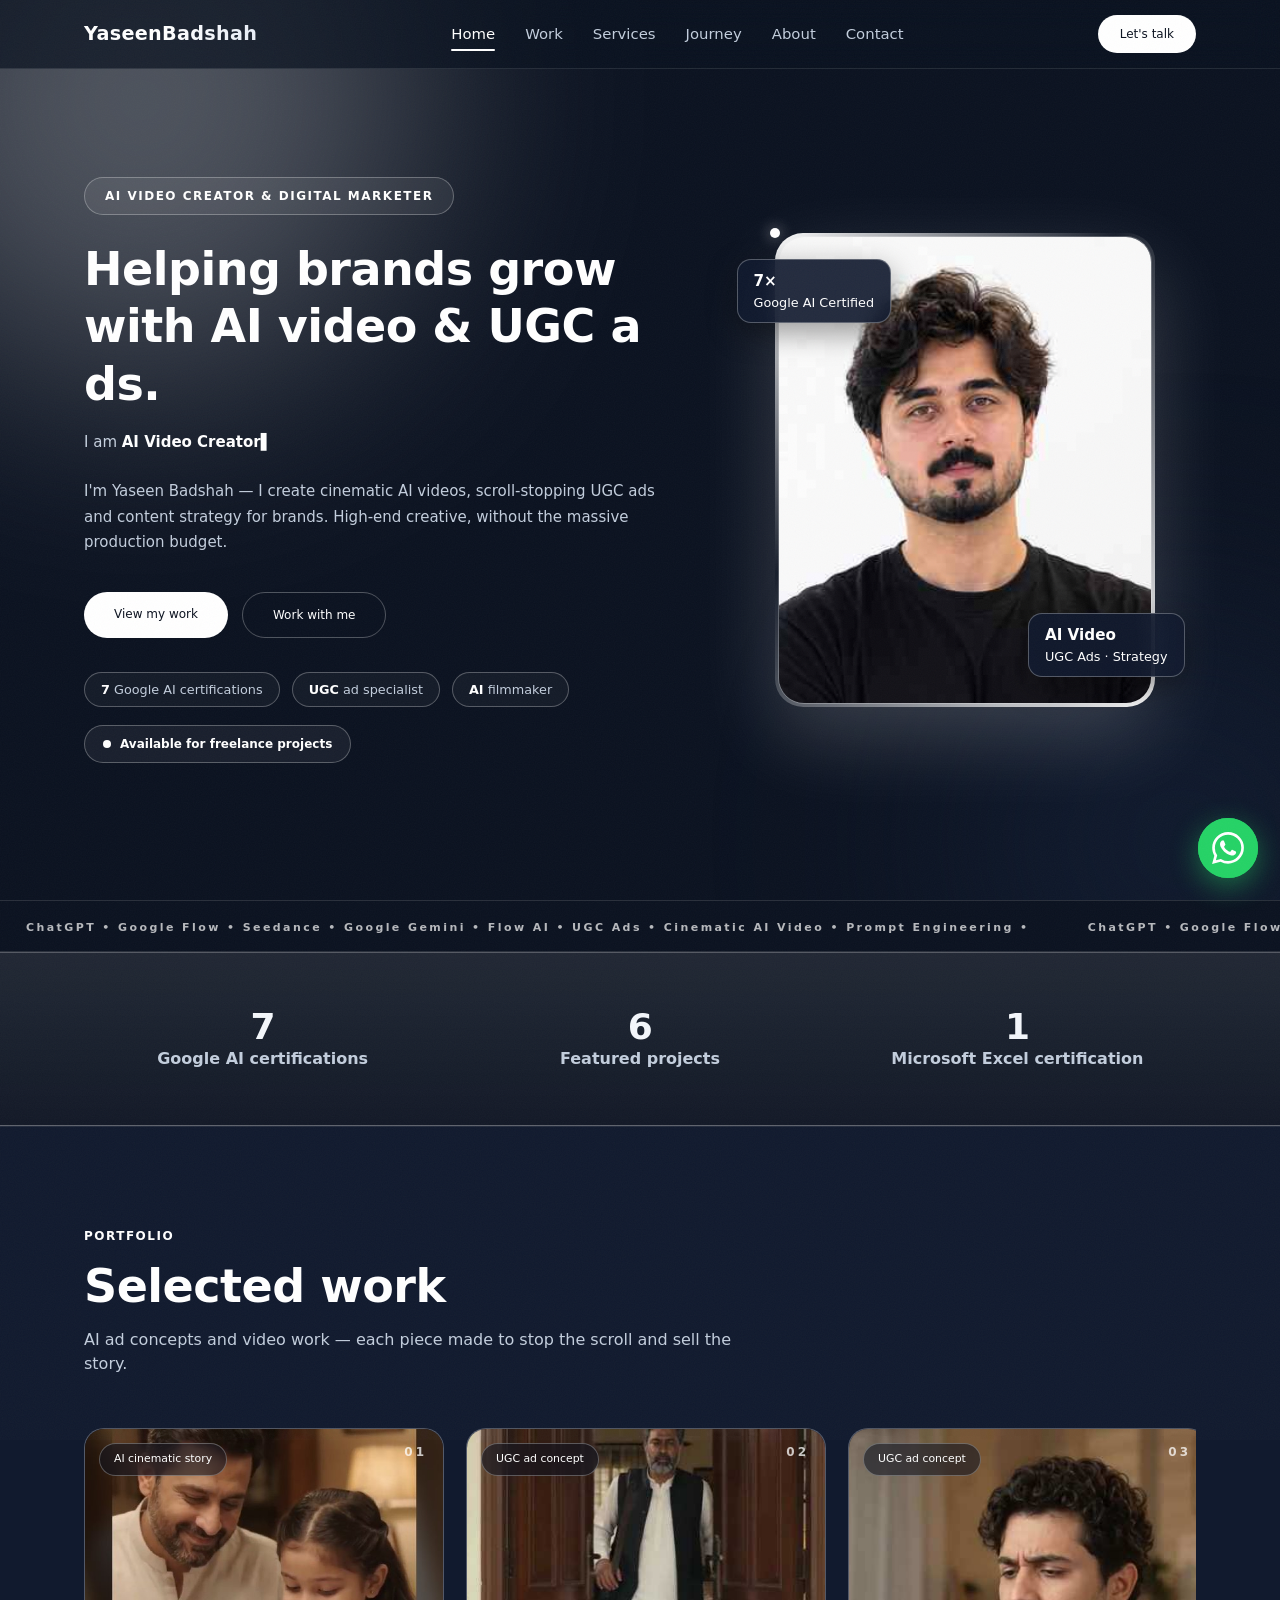
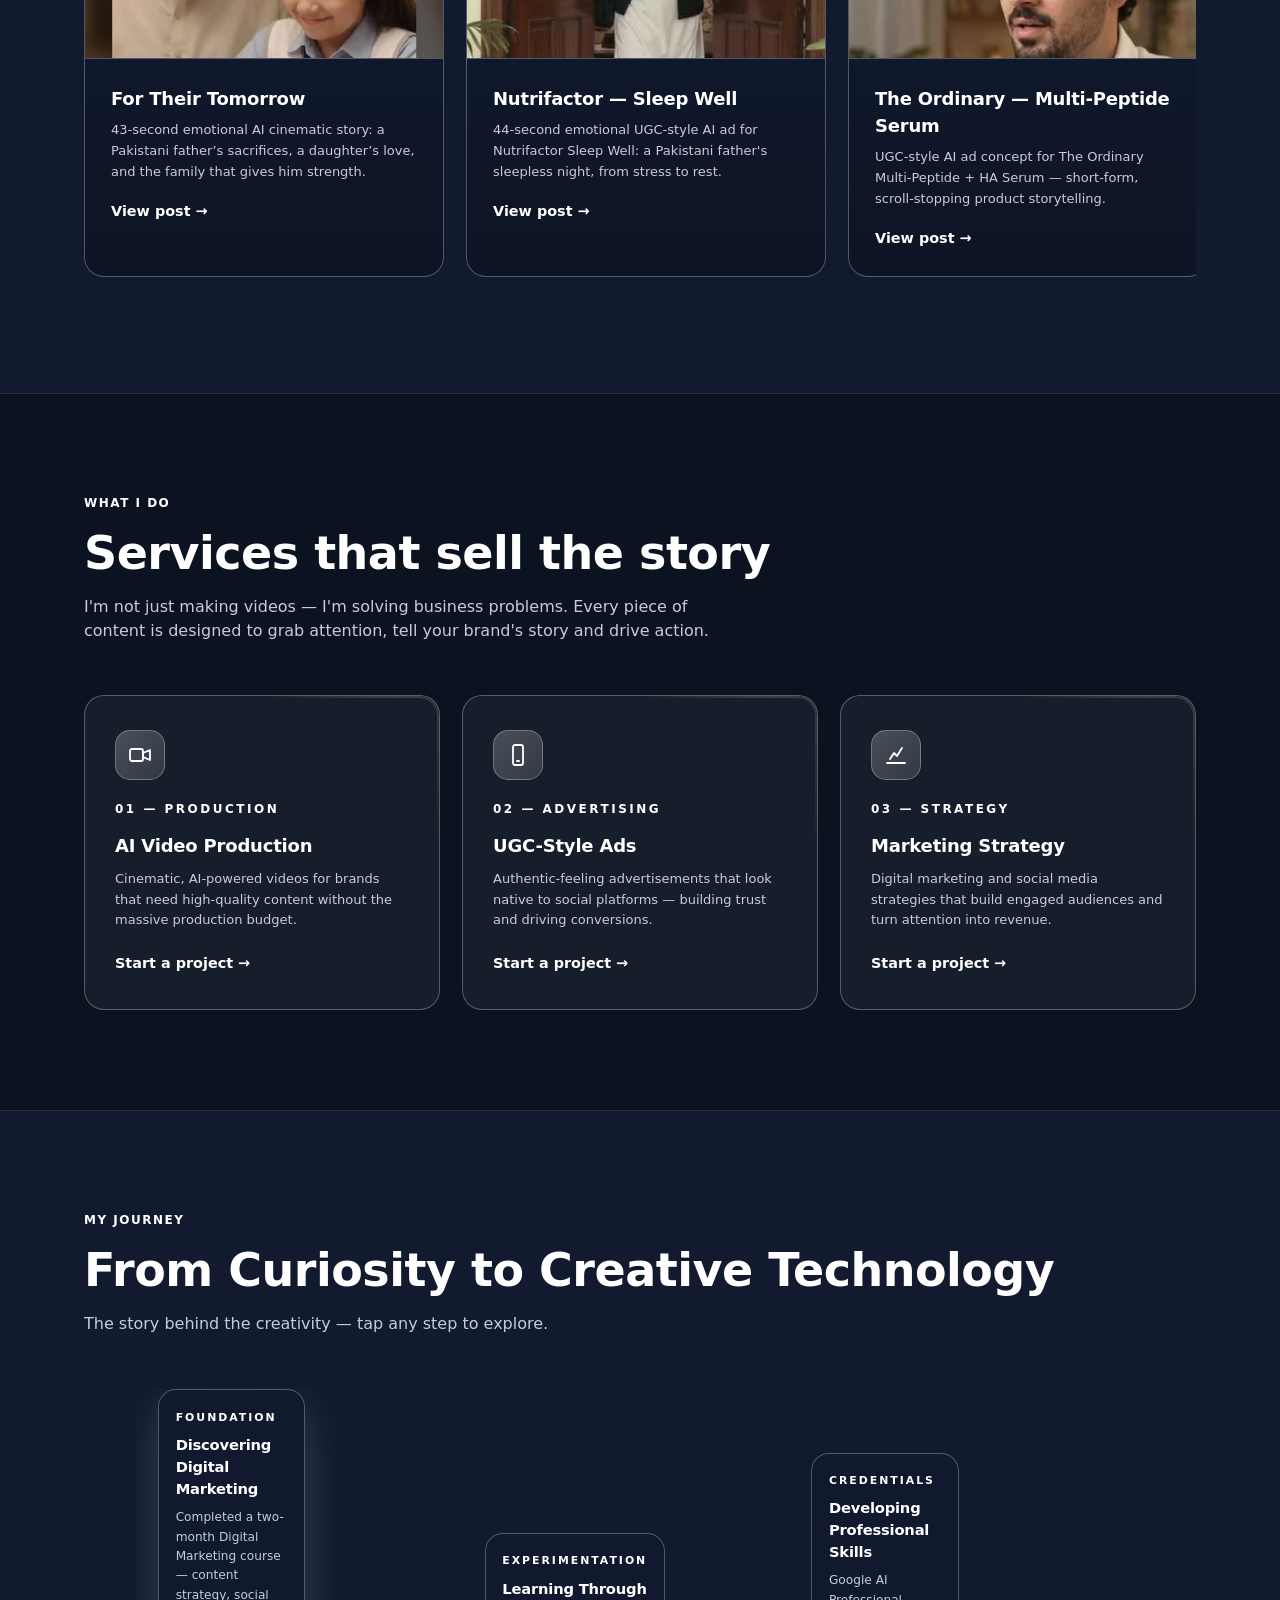
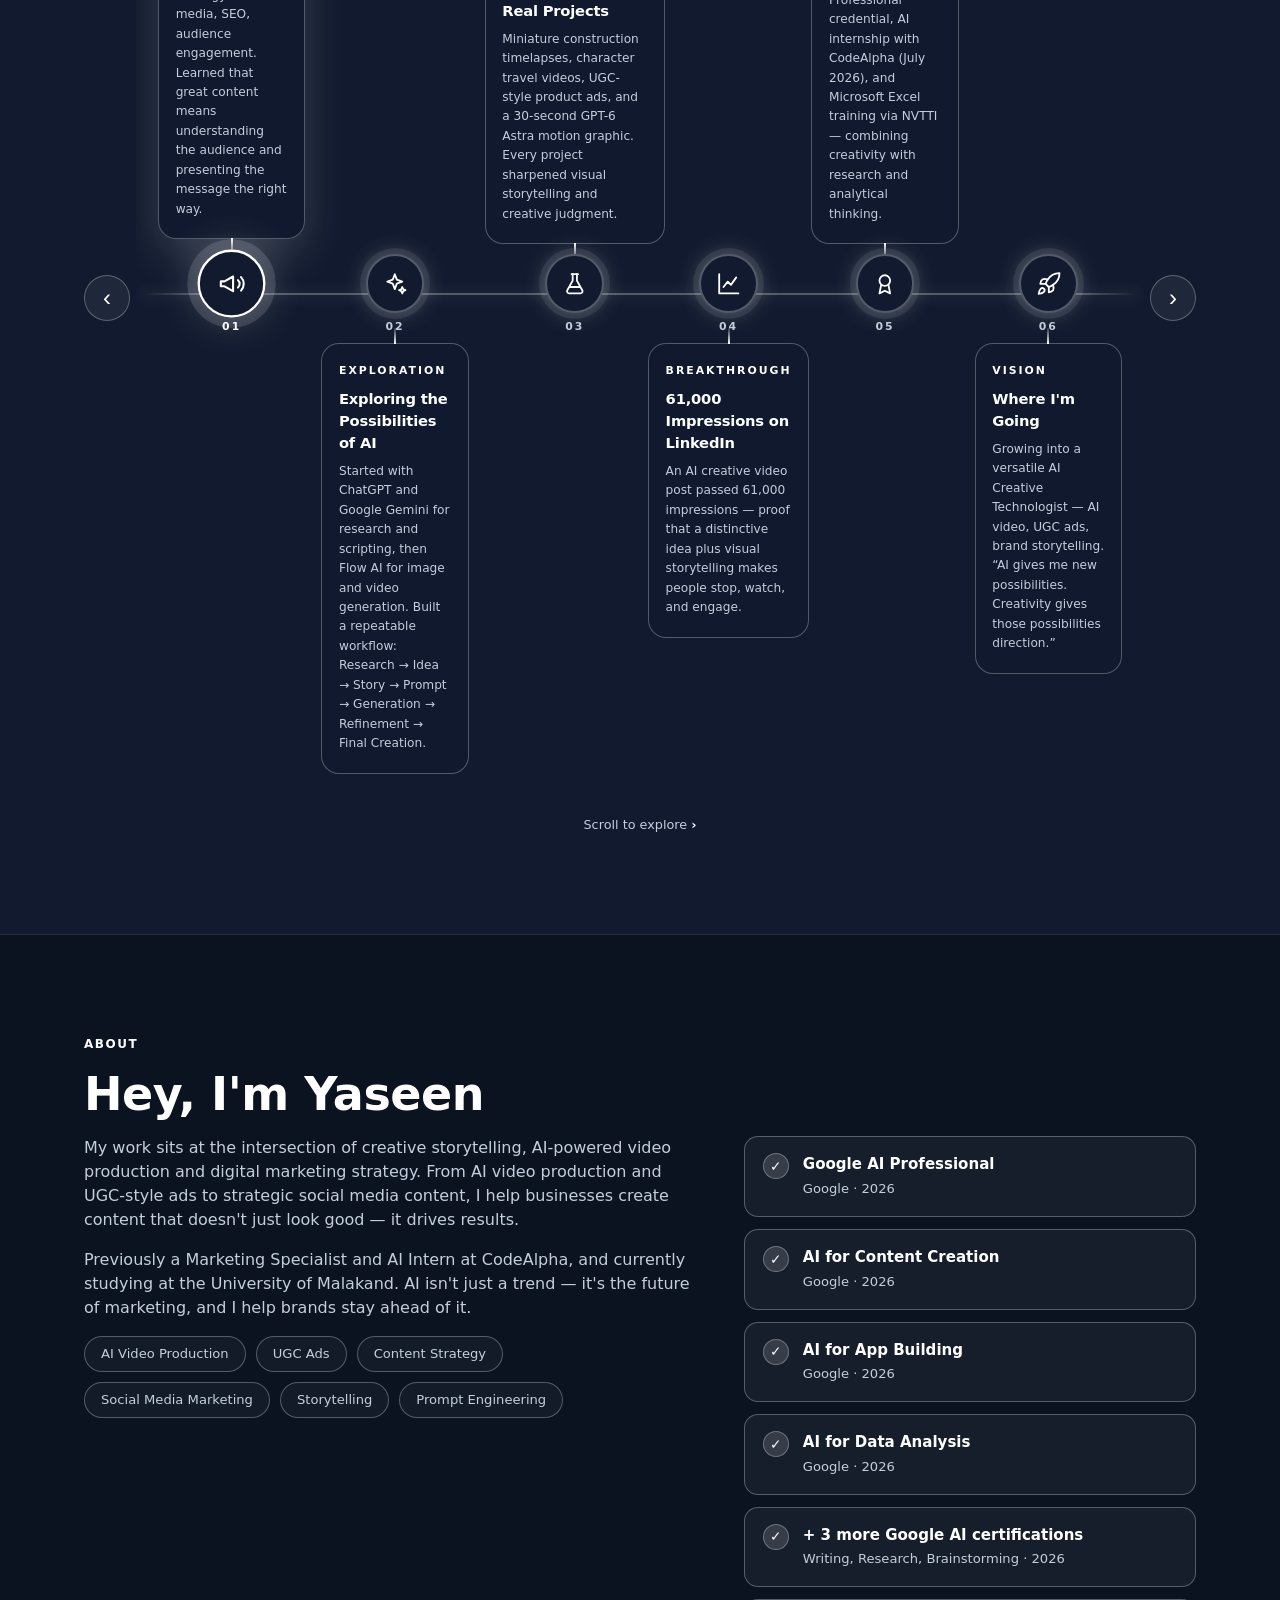
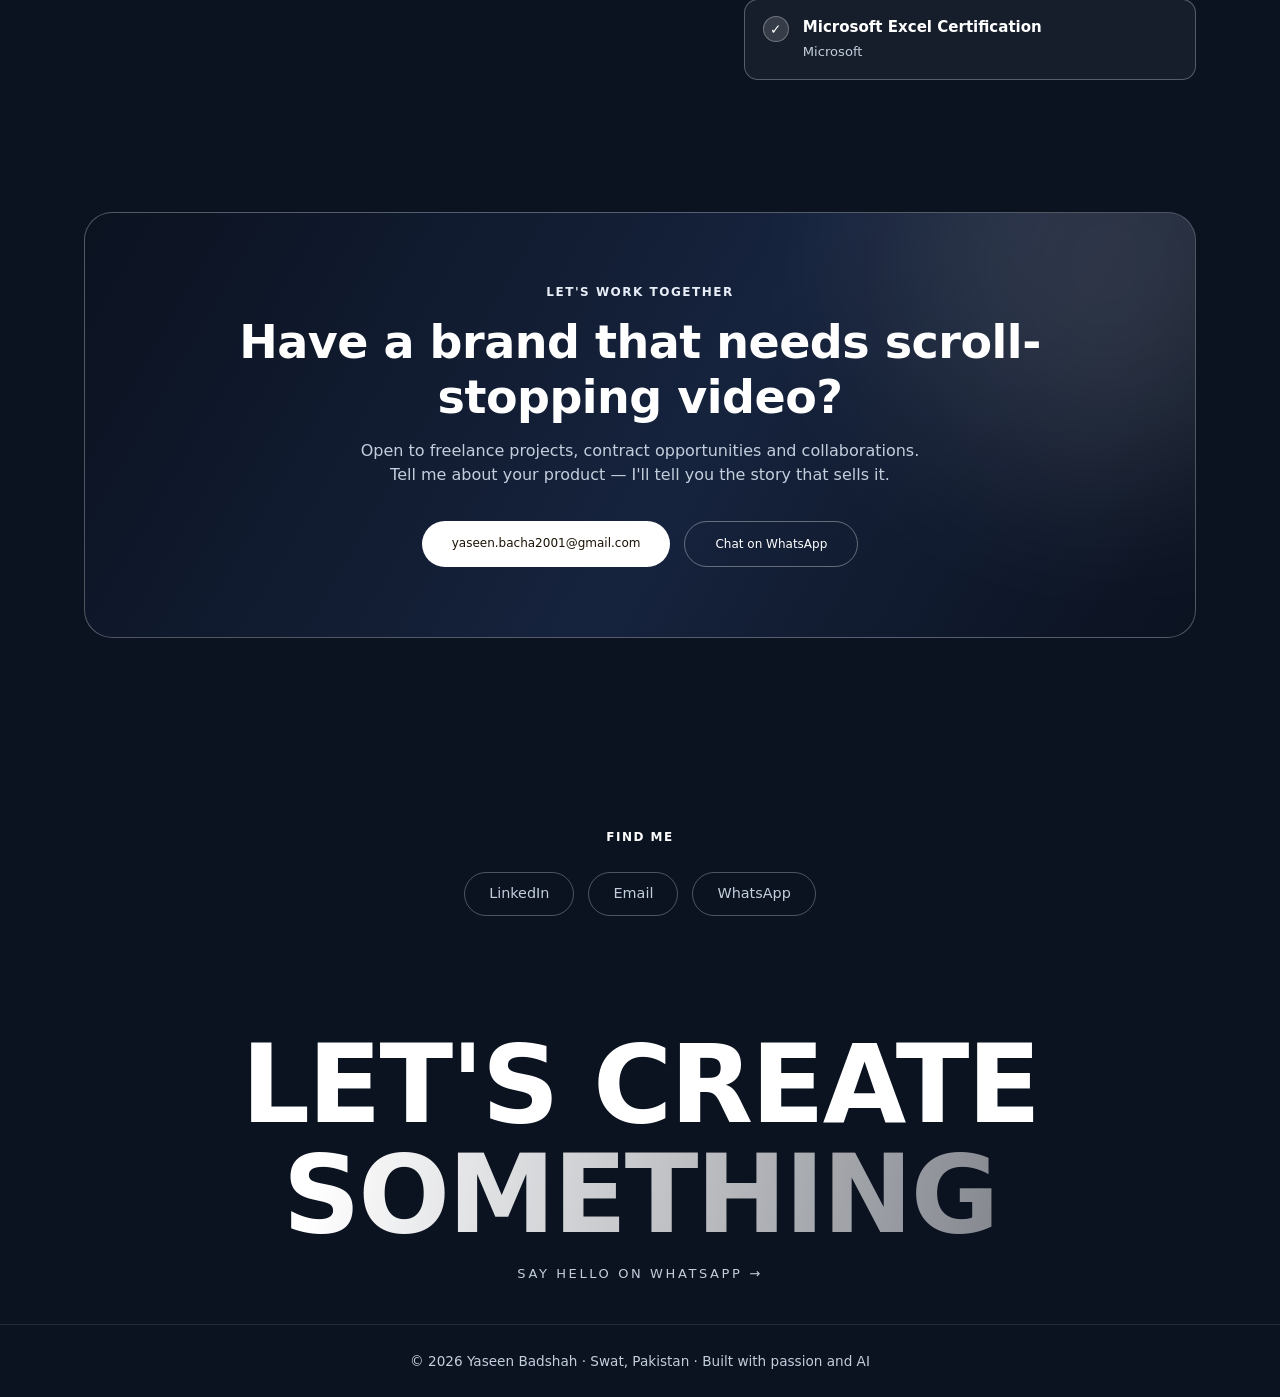
==== index.html @ f42fc60f "Work cards: descriptions corrected to match each linked video" ====
<!DOCTYPE html><html lang="en"><head><meta charset="UTF-8" /><meta name="viewport" content="width=device-width, initial-scale=1.0" /><title>Yaseen Badshah — AI Video Creator | UGC Ads & Cinematic AI Video</title><meta name="description" content="AI video creator helping brands grow with cinematic AI videos, AI UGC ads and AI product videos. Digital marketing strategy that turns views into customers." /><link rel="canonical" href="https://yaseenbadshahai.github.io/portfolio-website/" /><meta name="robots" content="index, follow" /><meta name="theme-color" content="#0b1220" /><meta property="og:type" content="website" /><meta property="og:site_name" content="Yaseen Badshah — AI Video Creator" /><meta property="og:title" content="Yaseen Badshah — AI Video Creator | UGC Ads & Cinematic AI Video" /><meta property="og:description" content="Cinematic AI videos, AI UGC ads and AI product videos for brands that want to grow." /><meta property="og:url" content="https://yaseenbadshahai.github.io/portfolio-website/" /><meta name="twitter:card" content="summary" /><meta name="twitter:title" content="Yaseen Badshah — AI Video Creator | UGC Ads & Cinematic AI Video" /><meta name="twitter:description" content="Cinematic AI videos, AI UGC ads and AI product videos for brands that want to grow." /><script type="application/ld+json">{"@context":"https://schema.org","@type":"Person","name":"Yaseen Badshah","jobTitle":"AI Video Creator & Digital Marketer","url":"https://yaseenbadshahai.github.io/portfolio-website/","description":"Helps brands grow with cinematic AI videos, AI UGC ads and AI product videos.","knowsAbout":["AI video creation","UGC ads","AI UGC ads","cinematic AI video","AI product video","digital marketing"]}</script><link rel="icon" href="data:image/svg+xml,%3Csvg xmlns='http://www.w3.org/2000/svg' viewBox='0 0 64 64'%3E%3Crect width='64' height='64' rx='14' fill='%230b1220'/%3E%3Ctext x='32' y='44' font-family='Arial' font-size='34' font-weight='bold' fill='white' text-anchor='middle'%3EY%3C/text%3E%3C/svg%3E"><link rel="stylesheet" href="styles.css"></head><body><div id="pb"></div><div class="gr" aria-hidden="true"></div><div class="cd" aria-hidden="true"></div><div class="cr" aria-hidden="true"></div><nav><div class="wrap"><a class="logo" href="#top">Yaseen<span>Badshah</span></a><button class="burger" id="burger" aria-label="Menu">☰</button><div class="links" id="navLinks"><a href="#top">Home</a><a href="#work">Work</a><a href="#services">Services</a><a href="#journey">Journey</a><a href="#about">About</a><a href="#contact">Contact</a></div><a class="btn" href="#contact">Let's talk</a></div></nav><header id="top"><div class="hero-glow hg1"></div><div class="hero-glow hg2"></div><div class="wrap hero-grid"><div><span class="eyebrow reveal">AI Video Creator &amp; Digital Marketer</span><h1 class="reveal">Helping brands grow <span class="grad">with AI video & UGC ads.</span></h1><div class="rl">I am&nbsp;<span id="sc"></span><span class="ct">▌</span></div><p class="sub reveal">I'm Yaseen Badshah — I create cinematic AI videos, scroll-stopping UGC ads and content strategy for brands. High-end creative, without the massive production budget.</p><div class="cta reveal"><a class="btn" href="#work">View my work</a><a class="btn ghost" href="#contact">Work with me</a></div><div class="hero-badges reveal"><span><b>7</b> Google AI certifications</span><span><b>UGC</b> ad specialist</span><span><b>AI</b> filmmaker</span></div><div><span class="av"><i></i>Available for freelance projects</span></div></div><div class="portrait-wrap reveal"><div class="portrait-frame"><span class="orbit-dot" aria-hidden="true"></span><img class="portrait" src="[data-uri]" alt="Yaseen Badshah" /></div><div class="float-card fc1"><b>7×</b>Google AI Certified</div><div class="float-card fc2"><b>AI Video</b>UGC Ads · Strategy</div></div></div></header><div class="mq" aria-hidden="true"><div><span>ChatGPT • Google Flow • Seedance • Google Gemini • Flow AI • UGC Ads • Cinematic AI Video • Prompt Engineering • </span></div></div><div class="stat-band"><div class="wrap"><div class="stat reveal"><b>7</b><span>Google AI certifications</span></div><div class="stat reveal"><b>6</b><span>Featured projects</span></div><div class="stat reveal"><b>1</b><span>Microsoft Excel certification</span></div></div></div><section id="work"><div class="wrap"><div class="eyebrow2 reveal">Portfolio</div><h2 class="reveal">Selected <span class="grad">work</span></h2><p class="lead reveal">AI ad concepts and video work — each piece made to stop the scroll and sell the story.</p><div class="grid2 work-scroll"><a class="work-card reveal" href="https://lnkd.in/p/dkM9ERg8" target="_blank" rel="noopener"><div class="thumb"><img src="[data-uri]" alt="For Their Tomorrow — father and daughter at the table" loading="lazy" /><span class="tag">AI cinematic story</span><span class="viewpill">View case &rarr;</span></div><div class="work-body"><h3>For Their Tomorrow</h3><p>43-second emotional AI cinematic story: a Pakistani father’s sacrifices, a daughter’s love, and the family that gives him strength.</p><span class="go">View post →</span></div></a><a class="work-card reveal" href="https://www.linkedin.com/feed/update/urn:li:activity:7514227326063239168/" target="_blank" rel="noopener"><div class="thumb"><img src="[data-uri]" alt="Nutrifactor Sleep Well ad" loading="lazy" /><span class="tag">UGC ad concept</span><span class="viewpill">View case &rarr;</span></div><div class="work-body"><h3>Nutrifactor — Sleep Well</h3><p>44-second emotional UGC-style AI ad for Nutrifactor Sleep Well: a Pakistani father's sleepless night, from stress to rest.</p><span class="go">View post →</span></div></a><a class="work-card reveal" href="https://www.linkedin.com/feed/update/urn:li:activity:7512495942143627264/" target="_blank" rel="noopener"><div class="thumb"><img src="[data-uri]" alt="The Ordinary serum ad" loading="lazy" /><span class="tag">UGC ad concept</span><span class="viewpill">View case &rarr;</span></div><div class="work-body"><h3>The Ordinary — Multi-Peptide Serum</h3><p>UGC-style AI ad concept for The Ordinary Multi-Peptide + HA Serum — short-form, scroll-stopping product storytelling.</p><span class="go">View post →</span></div></a><a class="work-card reveal" href="https://www.linkedin.com/feed/update/urn:li:activity:7510031796843991040/" target="_blank" rel="noopener"><div class="thumb"><img src="[data-uri]" alt="Hostinger video" loading="lazy" /><span class="tag">UGC video</span><span class="viewpill">View case &rarr;</span></div><div class="work-body"><h3>Hostinger</h3><p>UGC-style marketing video concept for Hostinger — me on camera, a natural creator-led take on AI-powered website building.</p><span class="go">View post →</span></div></a><a class="work-card reveal" href="https://www.linkedin.com/feed/update/urn:li:activity:7514227282723364865/" target="_blank" rel="noopener"><div class="thumb"><img src="[data-uri]" alt="GPT-6 Astra motion graphic" loading="lazy" /><span class="tag">Motion graphics</span><span class="viewpill">View case &rarr;</span></div><div class="work-body"><h3>GPT-6 Astra</h3><p>30-second AI motion-graphic ad concept.</p><span class="go">View post →</span></div></a><a class="work-card reveal" href="https://www.linkedin.com/feed/update/urn:li:activity:7509677001197260800/" target="_blank" rel="noopener"><div class="thumb"><img src="[data-uri]" alt="Shoe brand story" loading="lazy" /><span class="tag">UGC video</span><span class="viewpill">View case &rarr;</span></div><div class="work-body"><h3>Shoe Brand — UGC Video</h3><p>UGC-style AI video ad crafted for a shoe brand campaign.</p><span class="go">View post →</span></div></a><a class="work-card reveal" href="https://www.linkedin.com/feed/update/urn:li:ugcPost:7480361943845781504/" target="_blank" rel="noopener"><div class="thumb"><img src="[data-uri]" alt="John the gorilla travel vlogger" loading="lazy" /><span class="tag">AI vlog series</span><span class="viewpill">View case &rarr;</span></div><div class="work-body"><h3>John — Gorilla Travel Vlogger</h3><p>AI-generated vlog-format video (Veo 3): John the gorilla explores Times Square, NYC.</p><span class="go">View post →</span></div></a></div></div></section><section id="services"><div class="wrap"><div class="eyebrow2 reveal">What I do</div><h2 class="reveal">Services that <span class="grad">sell the story</span></h2><p class="lead reveal">I'm not just making videos — I'm solving business problems. Every piece of content is designed to grab attention, tell your brand's story and drive action.</p><div class="grid3"><div class="card reveal"><div class="icon"><svg viewBox="0 0 24 24"><rect x="2" y="6" width="13" height="12" rx="2"/><path d="M15 10l7-3v10l-7-3z"/></svg></div><span class="tagline">01 — Production</span><h3>AI Video Production</h3><p>Cinematic, AI-powered videos for brands that need high-quality content without the massive production budget.</p><a class="go" href="#contact">Start a project →</a></div><div class="card reveal"><div class="icon"><svg viewBox="0 0 24 24"><rect x="7" y="2" width="10" height="20" rx="2"/><path d="M11 18h2"/></svg></div><span class="tagline">02 — Advertising</span><h3>UGC-Style Ads</h3><p>Authentic-feeling advertisements that look native to social platforms — building trust and driving conversions.</p><a class="go" href="#contact">Start a project →</a></div><div class="card reveal"><div class="icon"><svg viewBox="0 0 24 24"><path d="M3 20h18"/><path d="M6 16l4-6 3 3 5-8"/></svg></div><span class="tagline">03 — Strategy</span><h3>Marketing Strategy</h3><p>Digital marketing and social media strategies that build engaged audiences and turn attention into revenue.</p><a class="go" href="#contact">Start a project →</a></div></div></div></section><section id="journey"><div class="wrap"><div class="eyebrow2 reveal">My Journey</div><h2 class="reveal">From Curiosity to <span class="grad">Creative Technology</span></h2><p class="lead reveal">The story behind the creativity — tap any step to explore.</p><div class="journey reveal"><button class="j-arrow j-prev" aria-label="Scroll journey left">&#8249;</button><div class="j-scroll" id="jScroll"><div class="j-strip"><div class="j-line" aria-hidden="true"></div><div class="j-item"><div class="j-slot j-above"><div class="j-card"><span class="j-tag">Foundation</span><h3>Discovering Digital Marketing</h3><p>Completed a two-month Digital Marketing course — content strategy, social media, SEO, audience engagement. Learned that great content means understanding the audience and presenting the message the right way.</p></div></div><button class="j-node" aria-label="Step 1: Discovering Digital Marketing"><span class="j-ring"><svg viewBox="0 0 24 24"><path d="M3 10v4h3l7 4V6l-7 4H3z"/><path d="M17 9a4 4 0 010 6"/><path d="M19.5 6.5a8 8 0 010 11"/></svg></span><span class="j-num">01</span></button><div class="j-slot j-below"></div></div><div class="j-item"><div class="j-slot j-above"></div><button class="j-node" aria-label="Step 2: Exploring the Possibilities of AI"><span class="j-ring"><svg viewBox="0 0 24 24"><path d="M12 3l1.9 5.1L19 10l-5.1 1.9L12 17l-1.9-5.1L5 10l5.1-1.9L12 3z"/><path d="M19 15l.9 2.1L22 18l-2.1.9L19 21l-.9-2.1L16 18l2.1-.9L19 15z"/></svg></span><span class="j-num">02</span></button><div class="j-slot j-below"><div class="j-card"><span class="j-tag">Exploration</span><h3>Exploring the Possibilities of AI</h3><p>Started with ChatGPT and Google Gemini for research and scripting, then Flow AI for image and video generation. Built a repeatable workflow: Research &rarr; Idea &rarr; Story &rarr; Prompt &rarr; Generation &rarr; Refinement &rarr; Final Creation.</p></div></div></div><div class="j-item"><div class="j-slot j-above"><div class="j-card"><span class="j-tag">Experimentation</span><h3>Learning Through Real Projects</h3><p>Miniature construction timelapses, character travel videos, UGC-style product ads, and a 30-second GPT-6 Astra motion graphic. Every project sharpened visual storytelling and creative judgment.</p></div></div><button class="j-node" aria-label="Step 3: Learning Through Real Projects"><span class="j-ring"><svg viewBox="0 0 24 24"><path d="M9 3h6"/><path d="M10 3v6l-5 9a2 2 0 001.8 3h10.4a2 2 0 001.8-3l-5-9V3"/><path d="M7.5 15h9"/></svg></span><span class="j-num">03</span></button><div class="j-slot j-below"></div></div><div class="j-item"><div class="j-slot j-above"></div><button class="j-node" aria-label="Step 4: 61,000 Impressions on LinkedIn"><span class="j-ring"><svg viewBox="0 0 24 24"><path d="M3 3v18h18"/><path d="M7 15l4-5 3 3 5-7"/></svg></span><span class="j-num">04</span></button><div class="j-slot j-below"><div class="j-card"><span class="j-tag gold">Breakthrough</span><h3>61,000 Impressions on LinkedIn</h3><p>An AI creative video post passed 61,000 impressions — proof that a distinctive idea plus visual storytelling makes people stop, watch, and engage.</p></div></div></div><div class="j-item"><div class="j-slot j-above"><div class="j-card"><span class="j-tag">Credentials</span><h3>Developing Professional Skills</h3><p>Google AI Professional credential, AI internship with CodeAlpha (July 2026), and Microsoft Excel training via NVTTI — combining creativity with research and analytical thinking.</p></div></div><button class="j-node" aria-label="Step 5: Developing Professional Skills"><span class="j-ring"><svg viewBox="0 0 24 24"><circle cx="12" cy="9" r="5"/><path d="M8.5 13.5L7 21l5-2.5L17 21l-1.5-7.5"/></svg></span><span class="j-num">05</span></button><div class="j-slot j-below"></div></div><div class="j-item"><div class="j-slot j-above"></div><button class="j-node" aria-label="Step 6: Where I'm Going"><span class="j-ring"><svg viewBox="0 0 24 24"><path d="M4.5 16.5c-1.5 1.26-2 5-2 5s3.74-.5 5-2c.71-.84.7-2.13-.09-2.91a2.18 2.18 0 0 0-2.91-.09z"/><path d="m12 15-3-3a22 22 0 0 1 2-3.95A12.88 12.88 0 0 1 22 2c0 2.72-.78 7.5-6 11a22.35 22.35 0 0 1-4 2z"/><path d="M9 12H4s.55-3.03 2-4c1.62-1.08 5 0 5 0"/><path d="M12 15v5s3.03-.55 4-2c1.08-1.62 0-5 0-5"/></svg></span><span class="j-num">06</span></button><div class="j-slot j-below"><div class="j-card"><span class="j-tag">Vision</span><h3>Where I'm Going</h3><p>Growing into a versatile AI Creative Technologist — AI video, UGC ads, brand storytelling. &ldquo;AI gives me new possibilities. Creativity gives those possibilities direction.&rdquo;</p></div></div></div></div></div><button class="j-arrow j-next" aria-label="Scroll journey right">&#8250;</button></div><div class="j-hint reveal">Scroll to explore <span>&#8250;</span></div></div></section><section id="about"><div class="wrap"><div class="eyebrow2 reveal">About</div><h2 class="reveal">Hey, I'm <span class="grad">Yaseen</span></h2><div class="about-grid"><div class="reveal"><p>My work sits at the intersection of creative storytelling, AI-powered video production and digital marketing strategy. From AI video production and UGC-style ads to strategic social media content, I help businesses create content that doesn't just look good — it drives results.</p><p>Previously a Marketing Specialist and AI Intern at CodeAlpha, and currently studying at the University of Malakand. AI isn't just a trend — it's the future of marketing, and I help brands stay ahead of it.</p><div class="pill-list"><span class="pill">AI Video Production</span><span class="pill">UGC Ads</span><span class="pill">Content Strategy</span><span class="pill">Social Media Marketing</span><span class="pill">Storytelling</span><span class="pill">Prompt Engineering</span></div></div><div class="reveal"><div class="cert"><div class="tick">✓</div><div><b>Google AI Professional</b><span>Google · 2026</span></div></div><div class="cert"><div class="tick">✓</div><div><b>AI for Content Creation</b><span>Google · 2026</span></div></div><div class="cert"><div class="tick">✓</div><div><b>AI for App Building</b><span>Google · 2026</span></div></div><div class="cert"><div class="tick">✓</div><div><b>AI for Data Analysis</b><span>Google · 2026</span></div></div><div class="cert"><div class="tick">✓</div><div><b>+ 3 more Google AI certifications</b><span>Writing, Research, Brainstorming · 2026</span></div></div><div class="cert"><div class="tick">✓</div><div><b>Microsoft Excel Certification</b><span>Microsoft</span></div></div></div></div></div></section><section class="cta-band" id="contact" style="padding-top:20px"><div class="wrap"><div class="cta-box reveal"><div class="eyebrow2" style="color:#e8eef7">Let's work together</div><h2>Have a brand that needs <span class="grad">scroll-stopping video?</span></h2><p>Open to freelance projects, contract opportunities and collaborations. Tell me about your product — I'll tell you the story that sells it.</p><div class="cta-row"><a class="btn gold" href="https://mail.google.com/mail/?view=cm&fs=1&to=yaseen.bacha2001@gmail.com" target="_blank" rel="noopener">yaseen.bacha2001@gmail.com</a><a class="btn ghost" style="border-color:rgba(255,255,255,.35);color:#fff" href="https://wa.me/923460496038" target="_blank" rel="noopener">Chat on WhatsApp</a></div></div></div></section><div class="contact-mini"><div class="wrap"><div class="eyebrow2 reveal">Find me</div><div class="socials reveal"><a href="https://www.linkedin.com/in/yaseen-badshah-25114a260/" target="_blank" rel="noopener">LinkedIn</a><a href="https://mail.google.com/mail/?view=cm&fs=1&to=yaseen.bacha2001@gmail.com" target="_blank" rel="noopener">Email</a><a href="https://wa.me/923460496038" target="_blank" rel="noopener">WhatsApp</a></div></div></div><a class="gt" href="https://wa.me/923460496038" target="_blank" rel="noopener"><b>LET'S CREATE SOMETHING</b><small>SAY HELLO ON WHATSAPP →</small></a><footer>© 2026 Yaseen Badshah · Swat, Pakistan · Built with passion and AI</footer><button id="toTop" aria-label="Back to top"><svg viewBox="0 0 36 36" aria-hidden="true"><circle class="tt-bg" cx="18" cy="18" r="15.5"/><circle class="tt-ring" cx="18" cy="18" r="15.5"/></svg><span class="tt-arrow">&uarr;</span></button><a class="wa-float" href="https://wa.me/923460496038" target="_blank" rel="noopener" aria-label="Chat on WhatsApp"><svg xmlns="http://www.w3.org/2000/svg" viewBox="0 0 24 24"><path d="M17.472 14.382c-.297-.149-1.758-.867-2.03-.967-.273-.099-.471-.148-.67.15-.197.297-.767.966-.94 1.164-.173.199-.347.223-.644.075-.297-.15-1.255-.463-2.39-1.475-.883-.788-1.48-1.761-1.653-2.059-.173-.297-.018-.458.13-.606.134-.133.298-.347.446-.52.149-.174.198-.298.298-.497.099-.198.05-.371-.025-.52-.075-.149-.669-1.612-.916-2.207-.242-.579-.487-.5-.669-.51-.173-.008-.371-.01-.57-.01-.198 0-.52.074-.792.372-.272.297-1.04 1.016-1.04 2.479 0 1.462 1.065 2.875 1.213 3.074.149.198 2.096 3.2 5.077 4.487.709.306 1.262.489 1.694.625.712.227 1.36.195 1.871.118.571-.085 1.758-.719 2.006-1.413.248-.694.248-1.289.173-1.413-.074-.124-.272-.198-.57-.347m-5.421 7.403h-.004a9.87 9.87 0 01-5.031-1.378l-.361-.214-3.741.982.998-3.648-.235-.374a9.86 9.86 0 01-1.51-5.26c.001-5.45 4.436-9.884 9.888-9.884 2.64 0 5.122 1.03 6.988 2.898a9.825 9.825 0 012.893 6.994c-.003 5.45-4.437 9.884-9.885 9.884m8.413-18.297A11.815 11.815 0 0012.05 0C5.495 0 .16 5.335.157 11.892c0 2.096.547 4.142 1.588 5.945L.057 24l6.305-1.654a11.882 11.882 0 005.683 1.448h.005c6.554 0 11.89-5.335 11.893-11.893a11.821 11.821 0 00-3.48-8.413Z"/></svg></a><script>document.body.classList.add('ready');var mq=document.querySelector('.mq div');if(mq){mq.innerHTML+=mq.innerHTML;}var reduceMotion = window.matchMedia('(prefers-reduced-motion: reduce)').matches;var burger = document.getElementById('burger');var navLinks = document.getElementById('navLinks');if (burger && navLinks) {burger.addEventListener('click', function(){ navLinks.classList.toggle('open'); });navLinks.querySelectorAll('a').forEach(function(a){a.addEventListener('click', function(){ navLinks.classList.remove('open'); });});}document.querySelectorAll('.grid3, .grid2').forEach(function(grid){Array.prototype.forEach.call(grid.children, function(el, i){el.style.transitionDelay = (i * 90) + 'ms';});});var io = new IntersectionObserver(function(es){es.forEach(function(e){if (e.isIntersecting) { e.target.classList.add('in'); io.unobserve(e.target); }});}, {threshold:.12});document.querySelectorAll('.reveal').forEach(function(el){ if (!el.closest('header')) io.observe(el); });var nav = document.querySelector('nav');var secIds = ['top','work','services','journey','about','contact'];var linkEls = Array.prototype.slice.call(document.querySelectorAll('#navLinks a'));var ticking = false;function onScroll(){var y = window.scrollY || window.pageYOffset;nav.classList.toggle('scrolled', y > 40);var cur = '';secIds.forEach(function(id){var s = document.getElementById(id);if (s && s.getBoundingClientRect().top < window.innerHeight * .4) cur = id;});linkEls.forEach(function(a){a.classList.toggle('active', a.getAttribute('href') === '#' + cur);});var tt = document.getElementById('toTop');if (tt){tt.classList.toggle('show', y > 600);var dh = document.documentElement.scrollHeight - window.innerHeight;var pr = dh > 0 ? Math.min(y / dh, 1) : 0;var ring = tt.querySelector('.tt-ring');if (ring) ring.style.strokeDashoffset = (97.4 * (1 - pr)).toFixed(1);}ticking = false;}window.addEventListener('scroll', function(){if (!ticking) { window.requestAnimationFrame(onScroll); ticking = true; }}, {passive:true});onScroll();var toTopBtn = document.getElementById('toTop');if (toTopBtn) toTopBtn.addEventListener('click', function(){window.scrollTo({top:0, behavior: reduceMotion ? 'auto' : 'smooth'});});var jScroll = document.getElementById('jScroll');if (jScroll) {var jNodes = Array.prototype.slice.call(document.querySelectorAll('.j-node'));function activateJourney(i){jNodes.forEach(function(n, k){var on = (k === i);n.classList.toggle('active', on);var card = n.parentElement.querySelector('.j-card');if (card) card.classList.toggle('lit', on);});}var autoTimer = null, resumeTimer = null, dragging = false, dragMoved = 0;var dragStartX = 0, dragStartL = 0;function jMax(){ return jScroll.scrollWidth - jScroll.clientWidth; }function startAuto(){if (reduceMotion || autoTimer) return;autoTimer = setInterval(function(){if (dragging) return;var max = jMax();if (max <= 4) return;var next = jScroll.scrollLeft + 2;if (next >= max - 2) { jScroll.scrollTo({left:0}); }else { jScroll.scrollLeft = next; }}, 32);}function stopAuto(){if (autoTimer){ clearInterval(autoTimer); autoTimer = null; }}function pauseAuto(ms){stopAuto();if (resumeTimer) clearTimeout(resumeTimer);if (!reduceMotion) resumeTimer = setTimeout(startAuto, ms || 4000);}Array.prototype.forEach.call(document.querySelectorAll('.j-arrow'), function(btn){btn.addEventListener('click', function(){jScroll.scrollBy({left:(btn.classList.contains('j-next') ? 1 : -1) * 300, behavior:'smooth'});pauseAuto(5000);});});jNodes.forEach(function(n, i){n.addEventListener('click', function(){ activateJourney(i); pauseAuto(8000); });});activateJourney(0);var journeyBox = jScroll.closest('.journey');if (journeyBox){journeyBox.addEventListener('mouseenter', stopAuto);journeyBox.addEventListener('mouseleave', function(){ pauseAuto(1500); });}jScroll.addEventListener('touchstart', function(){ pauseAuto(6000); }, {passive:true});jScroll.addEventListener('pointerdown', function(e){if (e.pointerType !== 'mouse' || e.button !== 0) return;dragging = true; dragMoved = 0;dragStartX = e.clientX; dragStartL = jScroll.scrollLeft;jScroll.classList.add('dragging');pauseAuto(6000);});window.addEventListener('pointermove', function(e){if (!dragging) return;var dx = e.clientX - dragStartX;if (Math.abs(dx) > dragMoved) dragMoved = Math.abs(dx);jScroll.scrollLeft = dragStartL - dx;});window.addEventListener('pointerup', function(){if (!dragging) return;dragging = false;jScroll.classList.remove('dragging');if (dragMoved > 8){var swallow = function(ev){ ev.stopPropagation(); ev.preventDefault(); };jScroll.addEventListener('click', swallow, true);setTimeout(function(){ jScroll.removeEventListener('click', swallow, true); }, 60);}pauseAuto(6000);});startAuto();}var fine=matchMedia('(pointer:fine)').matches,RM=reduceMotion;if(!RM&&fine){document.documentElement.style.scrollBehavior='auto';var sy=scrollY,ty=sy,rS=0;function TS(){sy+=(ty-sy)*.13;if(Math.abs(ty-sy)<.6){sy=ty;rS=0;scrollTo(0,sy);return}scrollTo(0,sy);rS=requestAnimationFrame(TS)}addEventListener('wheel',function(e){if(e.ctrlKey)return;var m=document.documentElement,w=m.scrollHeight-innerHeight;if(w<=0)return;ty=Math.min(w,Math.max(0,ty+e.deltaY*(e.deltaMode?16:1)));if(!rS)rS=requestAnimationFrame(TS);e.preventDefault()},{passive:false});addEventListener('scroll',function(){if(!rS){sy=scrollY;ty=sy}},{passive:true});document.querySelectorAll('a[href^="#"]').forEach(function(a){a.addEventListener('click',function(e){var h=a.getAttribute('href');if(h.length<2)return;var t=document.querySelector(h);if(!t)return;e.preventDefault();ty=Math.max(0,Math.min(document.documentElement.scrollHeight-innerHeight,t.getBoundingClientRect().top+sy-80));if(!rS)rS=requestAnimationFrame(TS);navLinks.classList.remove('open')})});addEventListener('click',function(e){if(e.target.closest&&e.target.closest('#toTop')){e.stopPropagation();e.preventDefault();ty=0;if(!rS)rS=requestAnimationFrame(TS)}},true);}var pb=document.getElementById('pb');if(pb)addEventListener('scroll',function(){var d=document.documentElement.scrollHeight-innerHeight;pb.style.transform='scaleX('+(d>0?scrollY/d:0)+')'},{passive:true});if(!RM&&fine){var cd=document.querySelector('.cd'),cr=document.querySelector('.cr');if(cd&&cr){document.documentElement.classList.add('cur');var mx=innerWidth/2,my=innerHeight/2,rx=mx,ry=my;addEventListener('mousemove',function(e){mx=e.clientX;my=e.clientY;cd.style.opacity=cr.style.opacity=1;cd.style.transform='translate('+mx+'px,'+my+'px) translate(-50%,-50%)'});(function LP(){rx+=(mx-rx)*.17;ry+=(my-ry)*.17;cr.style.transform='translate('+rx+'px,'+ry+'px) translate(-50%,-50%)';requestAnimationFrame(LP)})();document.querySelectorAll('a,button,.j-node').forEach(function(el){el.addEventListener('mouseenter',function(){cr.classList.add('b')});el.addEventListener('mouseleave',function(){cr.classList.remove('b')})});document.querySelectorAll('.work-card').forEach(function(el){el.addEventListener('mouseenter',function(){cr.classList.add('v');cr.textContent='VIEW'});el.addEventListener('mouseleave',function(){cr.classList.remove('v');cr.textContent=''})});var wr=document.querySelector('.work-scroll');if(wr){wr.addEventListener('wheel',function(e){if(Math.abs(e.deltaY)>Math.abs(e.deltaX)){var mx=wr.scrollWidth-wr.clientWidth;if((e.deltaY>0&&wr.scrollLeft<mx-1)||(e.deltaY<0&&wr.scrollLeft>0)){e.preventDefault();wr.scrollLeft+=e.deltaY}}},{passive:false});var dg=false,sx=0,sl=0;wr.addEventListener('pointerdown',function(e){if(e.pointerType!=='mouse')return;dg=true;sx=e.clientX;sl=wr.scrollLeft;wr.classList.add('dg')});window.addEventListener('pointermove',function(e){if(!dg)return;wr.scrollLeft=sl-(e.clientX-sx)});window.addEventListener('pointerup',function(){dg=false;wr.classList.remove('dg')});}}}if(!RM&&fine){document.querySelectorAll('.cta .btn,.cta-box .btn,.gt,.wa-float').forEach(function(b){b.addEventListener('mousemove',function(e){var r=b.getBoundingClientRect(),x=e.clientX-r.left-r.width/2,y=e.clientY-r.top-r.height/2;b.style.transform='translate('+(x*.22).toFixed(1)+'px,'+(y*.22).toFixed(1)+'px)'});b.addEventListener('mouseleave',function(){b.style.transition='transform .45s cubic-bezier(.2,.7,.2,1)';b.style.transform='';setTimeout(function(){b.style.transition=''},450)})})}var h1=document.querySelector('header h1');if(h1&&!RM){h1.classList.remove('reveal');h1.classList.add('cs');(function sp(el){Array.prototype.slice.call(el.childNodes).forEach(function(n){if(n.nodeType===3){var f=document.createDocumentFragment();n.textContent.split('').forEach(function(c){var s=document.createElement('span');s.className='ch';s.innerHTML=c===' '?'&nbsp;':c;f.appendChild(s)});el.replaceChild(f,n)}else if(n.nodeType===1)sp(n)})})(h1);var k=0;h1.querySelectorAll('.ch').forEach(function(c){c.style.transitionDelay=(k*20)+'ms';k++});requestAnimationFrame(function(){requestAnimationFrame(function(){h1.classList.add('ci')})});}var sc=document.getElementById('sc');if(sc&&!RM){var roles=['AI Video Creator','UGC Ads Specialist','Creative Technologist','Digital Marketer'],gl='!<>-_/[]{}=+*^?#',ri=0;(function play(t){var m=t.length,f=0,iv=setInterval(function(){var o='',dn=true;for(var i=0;i<m;i++){if(i<f/2)o+=t[i];else{dn=false;o+=t[i]===' '?' ':(Math.random()<.4?t[i]:gl[Math.random()*gl.length|0])}}sc.textContent=o;f++;if(dn&&f>m*2+12){clearInterval(iv);setTimeout(function(){ri=(ri+1)%roles.length;play(roles[ri])},2300)}},42)})(roles[0]);}</script></body></html>
---- styles.css ----
:root{--g:#0b1220; --g2:#111a2e; --i:rgba(255,255,255,.05);--f:#fff; --d:#c3cedd;--a:#fff; --b:#e8eef7; --e:#fff;--c:rgba(255,255,255,.28);--h:20px;}.grad{color:#fff}*{margin:0;padding:0;box-sizing:border-box}html{scroll-behavior:smooth;scroll-padding-top:84px}body{font-family:'Inter',system-ui,-apple-system,'Segoe UI',Roboto,sans-serif;background:var(--g); color:var(--f); font-size:16px; line-height:1.5; overflow-x:hidden;}a{color:inherit;text-decoration:none}.wrap{max-width:1160px;margin:0 auto;padding:0 24px}nav{position:fixed;top:0;left:0;right:0;z-index:50;background:rgba(11,18,32,.72);backdrop-filter:blur(14px);border-bottom:1px solid rgba(255,255,255,.1);transition:background .3s ease,box-shadow .3s ease,border-color .3s ease}nav .wrap{display:flex;align-items:center;justify-content:space-between;height:68px}.logo{font-weight:800;font-size:1.2rem;letter-spacing:.3px}.logo span{background:linear-gradient(90deg,var(--a),var(--b));-webkit-background-clip:text;background-clip:text;color:transparent}.links{display:flex;gap:30px;font-size:.93rem;color:var(--d)}.links a{position:relative;transition:color .25s}.links a:hover,.links a.active{color:var(--f)}.links a.active::after{content:"";position:absolute;left:0;right:0;bottom:-6px;height:2px;background:var(--a);border-radius:2px}.btn{display:inline-block;padding:13px 30px;border-radius:999px;font-size:.75rem;font-weight:500;line-height:1.5;background:linear-gradient(90deg,#fff,var(--a));color:#0b1220;transition:transform .2s,box-shadow .2s;position:relative;overflow:hidden}.btn:hover{transform:translateY(-2px) scale(1.05);box-shadow:0 12px 34px rgba(255,255,255,.28)}.btn.ghost{background:transparent;border:1px solid var(--c);color:var(--f)}.btn.gold{background:linear-gradient(90deg,#fff,var(--e));color:#1a1204}nav .btn{padding:10px 22px;font-size:.75rem}nav.scrolled{background:rgba(11,18,32,.94);box-shadow:0 8px 30px rgba(0,0,0,.4)}.burger{display:none;background:none;border:1px solid var(--c);border-radius:10px;color:var(--f);font-size:1.2rem;padding:6px 12px;cursor:pointer}@media(max-width:760px){.links{position:fixed;top:68px;left:0;right:0;flex-direction:column;gap:0;background:rgba(11,18,32,.98);border-bottom:1px solid var(--c);display:none;padding:8px 0}.links.open{display:flex}.links a{padding:14px 24px}.burger{display:block}nav .btn{display:none}}header{min-height:100svh;display:flex;align-items:center;position:relative;padding:130px 0 90px;overflow:hidden}.hero-glow{position:absolute;border-radius:50%;filter:blur(120px);opacity:.28;pointer-events:none}.hg1{width:560px;height:560px;background:#fff;top:-180px;left:-140px;animation:drift1 15s ease-in-out infinite}.hg2{width:440px;height:440px;background:#16233d;bottom:-160px;right:-120px;opacity:.5;animation:drift2 19s ease-in-out infinite}@keyframes drift1{0%,100%{transform:translate(0,0)}50%{transform:translate(60px,40px)}}@keyframes drift2{0%,100%{transform:translate(0,0)}50%{transform:translate(-50px,-40px)}}.hero-grid{display:grid;grid-template-columns:1.12fr .88fr;gap:60px;align-items:center}@media(max-width:900px){.hero-grid{grid-template-columns:1fr;text-align:center}.cta,.hero-badges{justify-content:center}.sub{margin-left:auto;margin-right:auto}.portrait-wrap{max-width:340px;margin:20px auto 0}}.eyebrow{display:inline-block;font-size:.75rem;font-weight:600;letter-spacing:1.5px;line-height:18px;text-transform:uppercase;color:var(--a);border:1px solid var(--c);padding:9px 20px;border-radius:999px;margin-bottom:26px;background:rgba(255,255,255,.07)}h1{font-size:clamp(2rem,4.6vw,2.875rem);line-height:1.25;font-weight:600;letter-spacing:-.5px}h1 @supports((background-clip:text)or(-webkit-background-clip:text)){.grad{background:linear-gradient(92deg,var(--a) 10%,var(--b) 60%,var(--e) 105%);-webkit-background-clip:text;background-clip:text;color:transparent}}.sub{color:var(--d);font-size:.9375rem;font-weight:400;line-height:1.7;max-width:600px;margin:24px 0 36px}.cta{display:flex;gap:14px;flex-wrap:wrap}.hero-badges{display:flex;gap:12px;flex-wrap:wrap;margin-top:34px}.hero-badges span{font-size:.8rem;color:var(--d);border:1px solid var(--c);border-radius:999px;padding:7px 16px;background:rgba(255,255,255,.04)}.hero-badges b{color:var(--a)}.portrait-wrap{position:relative;justify-self:center;width:100%;max-width:380px}.portrait{width:100%;aspect-ratio:4/5;object-fit:cover;border-radius:26px;display:block;border:1px solid rgba(255,255,255,.25)}.portrait-frame{position:relative;border-radius:28px;padding:3px;background:linear-gradient(135deg,var(--a),rgba(255,255,255,.05) 40%,var(--e));box-shadow:0 30px 80px rgba(255,255,255,.18)}.float-card{position:absolute;background:rgba(17,26,46,.92);border:1px solid var(--c);border-radius:14px;padding:10px 16px;font-size:.8rem;backdrop-filter:blur(8px);box-shadow:0 10px 30px rgba(0,0,0,.4);animation:floaty 5s ease-in-out infinite}.float-card b{color:var(--a);display:block;font-size:.95rem}.fc1{top:26px;left:-38px}.fc2{bottom:30px;right:-30px;animation-delay:2.5s}@keyframes floaty{0%,100%{transform:translateY(0)}50%{transform:translateY(-10px)}}@media(max-width:900px){.fc1{left:6px}.fc2{right:6px}}.stat-band{background:linear-gradient(180deg,rgba(255,255,255,.09),rgba(255,255,255,.03));border-top:1px solid var(--c);border-bottom:1px solid var(--c)}.stat-band .wrap{display:grid;grid-template-columns:repeat(3,1fr);gap:20px;padding-top:54px;padding-bottom:54px;text-align:center}@media(max-width:640px){.stat-band .wrap{grid-template-columns:1fr;gap:34px}}.stat b{font-size:2.25rem;display:block;font-weight:700;letter-spacing:-.5px;line-height:40px;background:linear-gradient(90deg,var(--a),var(--b));-webkit-background-clip:text;background-clip:text;color:transparent}.stat span{color:var(--d);font-size:1rem;font-weight:600;line-height:24px}section{padding:100px 0}.eyebrow2{color:var(--a);font-size:.75rem;font-weight:600;letter-spacing:1.5px;line-height:18px;text-transform:uppercase;margin-bottom:14px}h2{font-size:clamp(1.75rem,4vw,2.875rem);line-height:1.2;letter-spacing:-.5px;margin-bottom:14px;font-weight:700}h2 @supports((background-clip:text)or(-webkit-background-clip:text)){.grad{background:linear-gradient(90deg,var(--a),var(--b));-webkit-background-clip:text;background-clip:text;color:transparent}}.lead{color:var(--d);max-width:660px;margin-bottom:52px;font-size:1rem}.grid3{display:grid;grid-template-columns:repeat(3,1fr);gap:22px}.grid2{display:flex;gap:22px;overflow-x:auto;scroll-snap-type:x mandatory;padding-bottom:16px;scrollbar-width:thin;-webkit-overflow-scrolling:touch}.grid2 .work-card{flex:0 0 360px;max-width:360px;scroll-snap-align:start}.grid2::-webkit-scrollbar{height:8px}.grid2::-webkit-scrollbar-thumb{background:#26334f;border-radius:8px}.grid2::-webkit-scrollbar-track{background:transparent}@media(max-width:840px){.grid2 .work-card{flex-basis:80vw;max-width:80vw}}@media(max-width:840px){.grid3,.grid2{grid-template-columns:1fr}}.card{background:var(--i);border:1px solid var(--c);border-radius:var(--h);padding:34px 30px;transition:transform .25s,border-color .25s,box-shadow .25s;position:relative;overflow:hidden}.card::before{content:"";position:absolute;top:0;left:0;height:3px;width:0;background:linear-gradient(90deg,var(--a),var(--e));transition:width .4s}.card:hover{transform:translateY(-8px);border-color:rgba(255,255,255,.28);box-shadow:0 18px 44px rgba(255,255,255,.1)}.card:hover::before{width:100%}.card .tagline{font-size:.75rem;font-weight:700;letter-spacing:2.5px;color:var(--a);text-transform:uppercase;margin-bottom:14px;display:block}.card h3{font-size:1.125rem;font-weight:700;line-height:1.5;margin-bottom:10px;letter-spacing:-.2px}.card p{color:var(--d);font-size:.8125rem;font-weight:400;line-height:1.6;margin-bottom:20px}.card .go{font-weight:700;font-size:.9rem;color:var(--a)}.icon{width:50px;height:50px;border-radius:15px;display:flex;align-items:center;justify-content:center;background:linear-gradient(135deg,rgba(255,255,255,.22),rgba(255,255,255,.12));border:1px solid var(--c);margin-bottom:20px}.icon svg{width:24px;height:24px;stroke:var(--a);fill:none;stroke-width:1.8;stroke-linecap:round;stroke-linejoin:round}#work{background:var(--g2);border-top:1px solid rgba(255,255,255,.08);border-bottom:1px solid rgba(255,255,255,.08)}.work-card{position:relative;overflow:hidden;border-radius:var(--h);border:1px solid var(--c);background:#111a2e;transition:transform .25s,border-color .25s;display:flex;flex-direction:column}.work-card:hover{transform:translateY(-8px);border-color:rgba(255,255,255,.28)}.thumb{height:200px;overflow:hidden;border-bottom:1px solid var(--c);padding:0}.thumb img{width:100%;height:100%;object-fit:cover;display:block;transition:transform .6s cubic-bezier(.2,.7,.3,1)}.work-card:hover .thumb img{transform:scale(1.1)}.work-body{padding:26px}.work-body .tag{display:inline-block;font-size:.75rem;font-weight:700;letter-spacing:2px;text-transform:uppercase;color:var(--a);margin-bottom:8px}.work-body h3{margin-bottom:8px;font-size:1.125rem;font-weight:700;line-height:1.5;letter-spacing:-.2px}.work-body p{color:var(--d);font-size:.8125rem;line-height:1.6;margin-bottom:16px}.go{font-weight:700;font-size:.9rem;color:var(--a)}#journey{background:var(--g2);border-top:1px solid rgba(255,255,255,.08);border-bottom:1px solid rgba(255,255,255,.08)}.journey{display:flex;align-items:stretch;gap:6px}.j-arrow{flex:0 0 auto;align-self:center;width:46px;height:46px;border-radius:50%;border:1px solid var(--c);background:rgba(255,255,255,.06);color:var(--a);font-size:1.5rem;line-height:1;cursor:pointer;transition:all .25s}.j-arrow:hover{background:rgba(255,255,255,.16);box-shadow:0 0 18px rgba(255,255,255,.25)}.j-scroll{flex:1;min-width:0;overflow-x:auto;scrollbar-width:thin;cursor:grab;touch-action:pan-x pan-y;.j-scroll.dragging{cursor:grabbing}scrollbar-color:rgba(255,255,255,.28) transparent;padding:6px 2px 14px}.j-scroll::-webkit-scrollbar{height:6px}.j-scroll::-webkit-scrollbar-thumb{background:rgba(255,255,255,.28);border-radius:3px}.j-strip{display:flex;position:relative;width:100%;min-width:100%;padding:0 12px}.j-line{position:absolute;left:0;right:0;top:50%;height:2px;transform:translateY(-50%);background:linear-gradient(90deg,transparent,rgba(255,255,255,.28) 6%,rgba(255,255,255,.28) 94%,transparent);box-shadow:0 0 14px rgba(255,255,255,.28);pointer-events:none}.j-item{flex:1 1 0;min-width:0;display:grid;grid-template-rows:1fr auto 1fr}.j-slot{display:flex;flex-direction:column;justify-content:flex-end;padding:0 8px;min-height:0}.j-slot.j-below{justify-content:flex-start}.j-node{position:relative;z-index:2;background:none;border:none;cursor:pointer;display:flex;flex-direction:column;align-items:center;gap:7px;padding:10px 0;font-family:inherit}.j-ring{width:clamp(50px,4.6vw,64px);height:clamp(50px,4.6vw,64px);border-radius:50%;display:flex;align-items:center;justify-content:center;background:#111a2e;border:2px solid rgba(255,255,255,.28);box-shadow:0 0 0 6px rgba(255,255,255,.07),0 0 24px rgba(255,255,255,.28);transition:transform .3s,box-shadow .3s,border-color .3s}.j-ring svg{width:clamp(22px,2vw,26px);height:clamp(22px,2vw,26px);stroke:#fff;fill:none;stroke-width:1.7;stroke-linecap:round;stroke-linejoin:round}.j-node:hover .j-ring,.j-node.active .j-ring{transform:scale(1.15);border-color:var(--a);box-shadow:0 0 0 9px rgba(255,255,255,.13),0 0 38px rgba(255,255,255,.28)}.j-num{font-size:.68rem;font-weight:700;letter-spacing:2px;color:var(--d);transition:color .3s}.j-node.active .j-num{color:var(--a)}.j-card{background:rgba(17,26,46,.92);border:1px solid var(--c);border-radius:18px;padding:clamp(14px,1.5vw,20px) clamp(12px,1.3vw,18px);position:relative;backdrop-filter:blur(6px);transition:transform .3s,border-color .3s,box-shadow .3s}.j-card.lit{transform:translateY(-5px);border-color:rgba(255,255,255,.28);box-shadow:0 16px 44px rgba(255,255,255,.16)}.j-tag{display:block;font-size:.68rem;font-weight:700;letter-spacing:2px;text-transform:uppercase;color:var(--a);margin-bottom:8px}.j-tag.gold{color:var(--e)}.j-card h3{font-size:clamp(.88rem,1.15vw,1rem);font-weight:700;line-height:1.5;margin-bottom:8px;letter-spacing:-.2px}.j-card p{color:var(--d);font-size:clamp(.72rem,.95vw,.8rem);line-height:1.6}.j-above .j-card::after{content:"";position:absolute;left:50%;top:100%;width:2px;height:16px;transform:translateX(-50%);background:linear-gradient(180deg,var(--a),rgba(255,255,255,.1))}.j-below .j-card::before{content:"";position:absolute;left:50%;bottom:100%;width:2px;height:16px;transform:translateX(-50%);background:linear-gradient(0deg,var(--a),rgba(255,255,255,.1))}@media(max-width:760px){.j-strip{width:max-content}.j-item{flex:0 0 200px;width:200px}.j-arrow{width:38px;height:38px;font-size:1.2rem}}@media (prefers-reduced-motion:reduce){.j-ring,.j-card{transition:none}}.about-grid{display:grid;grid-template-columns:1.15fr .85fr;gap:48px;align-items:start}@media(max-width:840px){.about-grid{grid-template-columns:1fr}}.about-grid p{color:var(--d);margin-bottom:16px}.pill-list{display:flex;flex-wrap:wrap;gap:10px;margin-top:10px}.pill{font-size:.82rem;border:1px solid var(--c);border-radius:999px;padding:7px 16px;color:var(--d);background:rgba(255,255,255,.04)}.cert{display:flex;gap:14px;align-items:flex-start;background:var(--i);border:1px solid var(--c);border-radius:14px;padding:16px 18px;margin-bottom:12px}.cert .tick{flex:0 0 26px;width:26px;height:26px;border-radius:50%;background:rgba(255,255,255,.14);border:1px solid rgba(255,255,255,.28);color:var(--a);font-weight:800;display:flex;align-items:center;justify-content:center;font-size:.85rem}.cert b{display:block;font-size:.94rem}.cert span{color:var(--d);font-size:.82rem}.cta-band{margin:0 0 0}.cta-box{background:linear-gradient(120deg,#0b1220,#16233d 55%,#0b1220);border:1px solid rgba(255,255,255,.28);border-radius:28px;padding:70px 44px;text-align:center;position:relative;overflow:hidden}.cta-box::before{content:"";position:absolute;width:420px;height:420px;border-radius:50%;background:rgba(255,255,255,.12);filter:blur(90px);top:-160px;right:-120px}.cta-box h2{color:#fff}.cta-box h2 @supports((background-clip:text)or(-webkit-background-clip:text)){.grad{background:linear-gradient(90deg,var(--e),#e8eef7);-webkit-background-clip:text;background-clip:text;color:transparent}}.cta-box p{color:#c3cedd;margin:0 auto 34px;max-width:560px}.cta-row{display:flex;gap:14px;justify-content:center;flex-wrap:wrap;position:relative;z-index:1}.contact-mini{text-align:center;padding:90px 0 30px}.contact-mini .socials{display:flex;gap:14px;justify-content:center;flex-wrap:wrap;margin-top:26px}.socials a{border:1px solid var(--c);border-radius:999px;padding:10px 24px;font-size:.9rem;color:var(--d);transition:all .25s}.socials a:hover{color:var(--f);border-color:var(--a)}footer{border-top:1px solid rgba(255,255,255,.1);padding:26px 0;color:var(--d);font-size:.85rem;text-align:center}.reveal{opacity:0;transform:translateY(26px);transition:opacity .7s ease,transform .7s ease}.reveal.in{opacity:1;transform:none}@media (prefers-reduced-motion:reduce){.hg1,.hg2,.float-card{animation:none}.reveal{transition:none;opacity:1;transform:none}}.wa-float{position:fixed;right:22px;bottom:22px;width:60px;height:60px;border-radius:50%;background:#25D366;display:flex;align-items:center;justify-content:center;z-index:999;box-shadow:0 8px 28px rgba(37,211,102,.45);transition:transform .25s ease}.wa-float:hover{transform:scale(1.1) rotate(6deg)}.wa-float svg{width:32px;height:32px;fill:#fff}.wa-float::after{content:"";position:absolute;inset:0;border-radius:50%;border:2px solid #25D366;animation:wa-ping 2s ease-out infinite}@keyframes wa-ping{0%{transform:scale(1);opacity:.7}100%{transform:scale(1.55);opacity:0}}@media (prefers-reduced-motion:reduce){.wa-float::after{animation:none}}@keyframes heroRise{from{opacity:0;transform:translateY(25px)}to{opacity:1;transform:translateY(0)}}@keyframes heroSlideR{from{opacity:0;transform:translateX(40px)}to{opacity:1;transform:translateX(0)}}header .reveal{transition:none}body.ready header .eyebrow{animation:heroRise .7s ease-out both}body.ready header h1{animation:heroRise .7s .08s ease-out both}body.ready header .sub{animation:heroRise .7s .16s ease-out both}body.ready header .cta{animation:heroRise .7s .24s ease-out both}body.ready header .hero-badges{animation:heroRise .7s .32s ease-out both}body.ready header .portrait-wrap{animation:heroSlideR .8s .15s ease-out both}::-webkit-scrollbar{width:10px}::-webkit-scrollbar-track{background:#0b1220}::-webkit-scrollbar-thumb{background:rgba(255,255,255,.28);border-radius:5px}::-webkit-scrollbar-thumb:hover{background:rgba(255,255,255,.28)}html{scrollbar-width:thin;scrollbar-color:rgba(255,255,255,.28) #0b1220}.stat b{transition:transform .25s ease}.stat:hover b{transform:scale(1.1)}.go{display:inline-block;transition:transform .25s ease}a:hover .go{transform:translateX(4px)}.orbit-dot{position:absolute;width:10px;height:10px;border-radius:50%;background:var(--a);box-shadow:0 0 14px 2px rgba(255,255,255,.28);top:-5px;left:-5px;z-index:3;animation:orbit 4s linear infinite}@keyframes orbit{0%{top:-5px;left:-5px}25%{top:-5px;left:calc(100% - 5px)}50%{top:calc(100% - 5px);left:calc(100% - 5px)}75%{top:calc(100% - 5px);left:-5px}100%{top:-5px;left:-5px}}@property --j{syntax:"<angle>";inherits:false;initial-value:0deg}.card::after{content:"";position:absolute;inset:0;border-radius:var(--h);padding:2px;pointer-events:none;opacity:.55;background:conic-gradient(from var(--j,0deg),transparent 0deg,rgba(255,255,255,.28) 40deg,transparent 90deg);-webkit-mask:linear-gradient(#fff 0 0) content-box,linear-gradient(#fff 0 0);-webkit-mask-composite:xor;mask:linear-gradient(#fff 0 0) content-box,linear-gradient(#fff 0 0);mask-composite:exclude;animation:comet 5s linear infinite}@keyframes comet{to{--j:360deg}}.j-hint{text-align:center;color:var(--d);font-size:.8rem;margin-top:8px}.j-hint span{display:inline-block;color:var(--a);font-weight:700;animation:nudge 1.5s ease-in-out infinite}@keyframes nudge{0%,100%{transform:translateX(0)}50%{transform:translateX(4px)}}#toTop{position:fixed;right:22px;bottom:94px;width:52px;height:52px;border-radius:50%;z-index:998;background:rgba(17,26,46,.92);border:1px solid var(--c);cursor:pointer;display:flex;align-items:center;justify-content:center;opacity:0;transform:scale(.6);pointer-events:none;transition:opacity .3s ease,transform .3s ease,border-color .3s ease}#toTop.show{opacity:1;transform:scale(1);pointer-events:auto}#toTop:hover{border-color:var(--a)}#toTop svg{position:absolute;inset:0;width:100%;height:100%;transform:rotate(-90deg)}#toTop .tt-bg{fill:none;stroke:rgba(255,255,255,.15);stroke-width:3}#toTop .tt-ring{fill:none;stroke:var(--a);stroke-width:3;stroke-linecap:round;stroke-dasharray:97.4;stroke-dashoffset:97.4}#toTop .tt-arrow{color:var(--a);font-size:1.15rem;font-weight:700;position:relative;line-height:1}#toTop::after{content:"";position:absolute;inset:0;border-radius:50%;border:2px solid var(--a);animation:tt-ping 2s ease-out infinite}@keyframes tt-ping{0%{transform:scale(1);opacity:.5}100%{transform:scale(1.5);opacity:0}}@media (prefers-reduced-motion:reduce){.orbit-dot,.card::after,.j-hint span,#toTop::after{animation:none}html{scroll-behavior:auto}body.ready header .eyebrow,body.ready header h1,body.ready header .sub,body.ready header .cta,body.ready header .hero-badges,body.ready header .portrait-wrap{animation:none;opacity:1}}#pb{position:fixed;top:0;left:0;right:0;height:2px;background:#fff;transform:scaleX(0);transform-origin:0;z-index:1200;pointer-events:none}.gr{position:fixed;inset:-60%;width:220%;height:220%;pointer-events:none;z-index:1100;opacity:.035;background:url("data:image/svg+xml,%3Csvg xmlns='http://www.w3.org/2000/svg' width='240' height='240'%3E%3Cfilter id='n'%3E%3CfeTurbulence type='fractalNoise' baseFrequency='0.85' numOctaves='2'/%3E%3C/filter%3E%3Crect width='240' height='240' filter='url(%23n)'/%3E%3C/svg%3E");animation:gr 7s steps(8) infinite}@keyframes gr{25%{transform:translate(-2%,2%)}50%{transform:translate(2%,-1%)}75%{transform:translate(-1%,-2%)}}@media(pointer:fine){html.cur,html.cur a,html.cur button{cursor:none}}.cd,.cr{position:fixed;top:0;left:0;z-index:1300;pointer-events:none;border-radius:50%;opacity:0}.cd{width:6px;height:6px;background:#fff}.cr{width:34px;height:34px;border:1px solid rgba(255,255,255,.75);display:flex;align-items:center;justify-content:center;font-size:9px;font-weight:800;letter-spacing:.12em;color:#0b1220;transition:width .25s,height .25s,background-color .25s}.cr.b{width:58px;height:58px;background:rgba(255,255,255,.14)}.cr.v{width:78px;height:78px;background:#fff}h1.cs{animation:none!important;overflow:hidden}.ch{display:inline-block;transform:translateY(110%);opacity:0}.ci .ch{transform:none;opacity:1;transition:transform .65s cubic-bezier(.2,.7,.2,1),opacity .45s}.rl{margin:18px 0 0;font-size:15px;color:var(--d);min-height:24px}#sc{color:#fff;font-weight:700}.ct{display:inline-block;width:9px;color:#fff;animation:bl 1.1s steps(2) infinite}@keyframes bl{50%{opacity:0}}.mq{overflow:hidden;white-space:nowrap;border-top:1px solid rgba(255,255,255,.12);border-bottom:1px solid rgba(255,255,255,.12);padding:13px 0}.mq>div{display:inline-block;animation:mqx 26s linear infinite}.mq span{margin:0 26px;font-size:11px;letter-spacing:.22em;color:rgba(255,255,255,.7);font-weight:600}@keyframes mqx{to{transform:translateX(-50%)}}.av{display:inline-flex;align-items:center;gap:9px;margin-top:18px;padding:9px 18px;border:1px solid rgba(255,255,255,.28);border-radius:999px;font-size:12px;font-weight:600;color:#fff;background:rgba(255,255,255,.06)}.av i{width:8px;height:8px;border-radius:50%;background:#fff;animation:pu 2s ease-out infinite}@keyframes pu{0%{box-shadow:0 0 0 0 rgba(255,255,255,.55)}70%{box-shadow:0 0 0 11px rgba(255,255,255,0)}100%{box-shadow:0 0 0 0 rgba(255,255,255,0)}}.work-card:hover .thumb img{animation:gx .38s steps(2,end)}@keyframes gx{20%{transform:scale(1.1) translate(-7px,2px);filter:hue-rotate(50deg) saturate(1.7)}45%{transform:scale(1.1) translate(6px,-3px);filter:hue-rotate(-60deg) saturate(1.4)}70%{transform:scale(1.1) translate(-3px,1px);filter:saturate(.35) contrast(1.2)}}.gt{display:block;text-align:center;padding:84px 20px 40px;text-decoration:none}.gt b{font-size:clamp(42px,9vw,108px);font-weight:800;letter-spacing:-.02em;line-height:1.02;background:linear-gradient(100deg,#fff 25%,rgba(255,255,255,.4) 50%,#fff 75%);background-size:220% 100%;-webkit-background-clip:text;background-clip:text;color:transparent;animation:sh 5.5s linear infinite}@keyframes sh{to{background-position:-220% 0}}.gt small{display:block;margin-top:14px;font-size:13px;letter-spacing:.2em;color:var(--d)}@media(prefers-reduced-motion:reduce){.gr,.mq>div,.gt b,.ct,.av i{animation:none}}
.work-card{background:linear-gradient(180deg,#121b31,#0d1425);border-radius:20px;counter-increment:wc}
.grid2{counter-reset:wc}
.thumb{position:relative;height:230px}
.thumb::after{content:"";position:absolute;inset:0;background:linear-gradient(180deg,rgba(11,18,32,0) 40%,rgba(11,18,32,.62));opacity:0;transition:opacity .4s;pointer-events:none}
.work-card:hover .thumb::after{opacity:1}
.thumb::before{content:"";position:absolute;top:0;bottom:0;width:55%;left:-75%;background:linear-gradient(100deg,transparent,rgba(255,255,255,.16),transparent);transform:skewX(-18deg);transition:left .7s ease;z-index:2;pointer-events:none}
.work-card:hover .thumb::before{left:135%}
.thumb .tag{position:absolute;top:14px;left:14px;z-index:3;background:rgba(11,18,32,.55);backdrop-filter:blur(10px);-webkit-backdrop-filter:blur(10px);border:1px solid rgba(255,255,255,.28);color:#fff;padding:7px 14px;border-radius:999px;font-size:.68rem;margin:0}
.work-card::before{content:"0" counter(wc);position:absolute;top:14px;right:16px;z-index:3;font-size:.75rem;font-weight:800;letter-spacing:3px;color:rgba(255,255,255,.75)}
.viewpill{position:absolute;left:50%;bottom:18px;transform:translate(-50%,12px);opacity:0;background:#fff;color:#0b1220;font-weight:800;font-size:.78rem;padding:10px 22px;border-radius:999px;transition:all .35s ease;white-space:nowrap;z-index:3}
.work-card:hover .viewpill{opacity:1;transform:translate(-50%,0)}
.work-card:hover{transform:translateY(-10px);box-shadow:0 26px 60px rgba(0,0,0,.55);border-color:rgba(255,255,255,.4)}

/* deploy refresh: work-section scroll update */
.work-scroll{cursor:grab;touch-action:pan-x pan-y}
.work-scroll.dg{cursor:grabbing;scroll-snap-type:none}
.work-scroll.dg .work-card{pointer-events:none}
.work-scroll img{-webkit-user-drag:none;user-select:none}
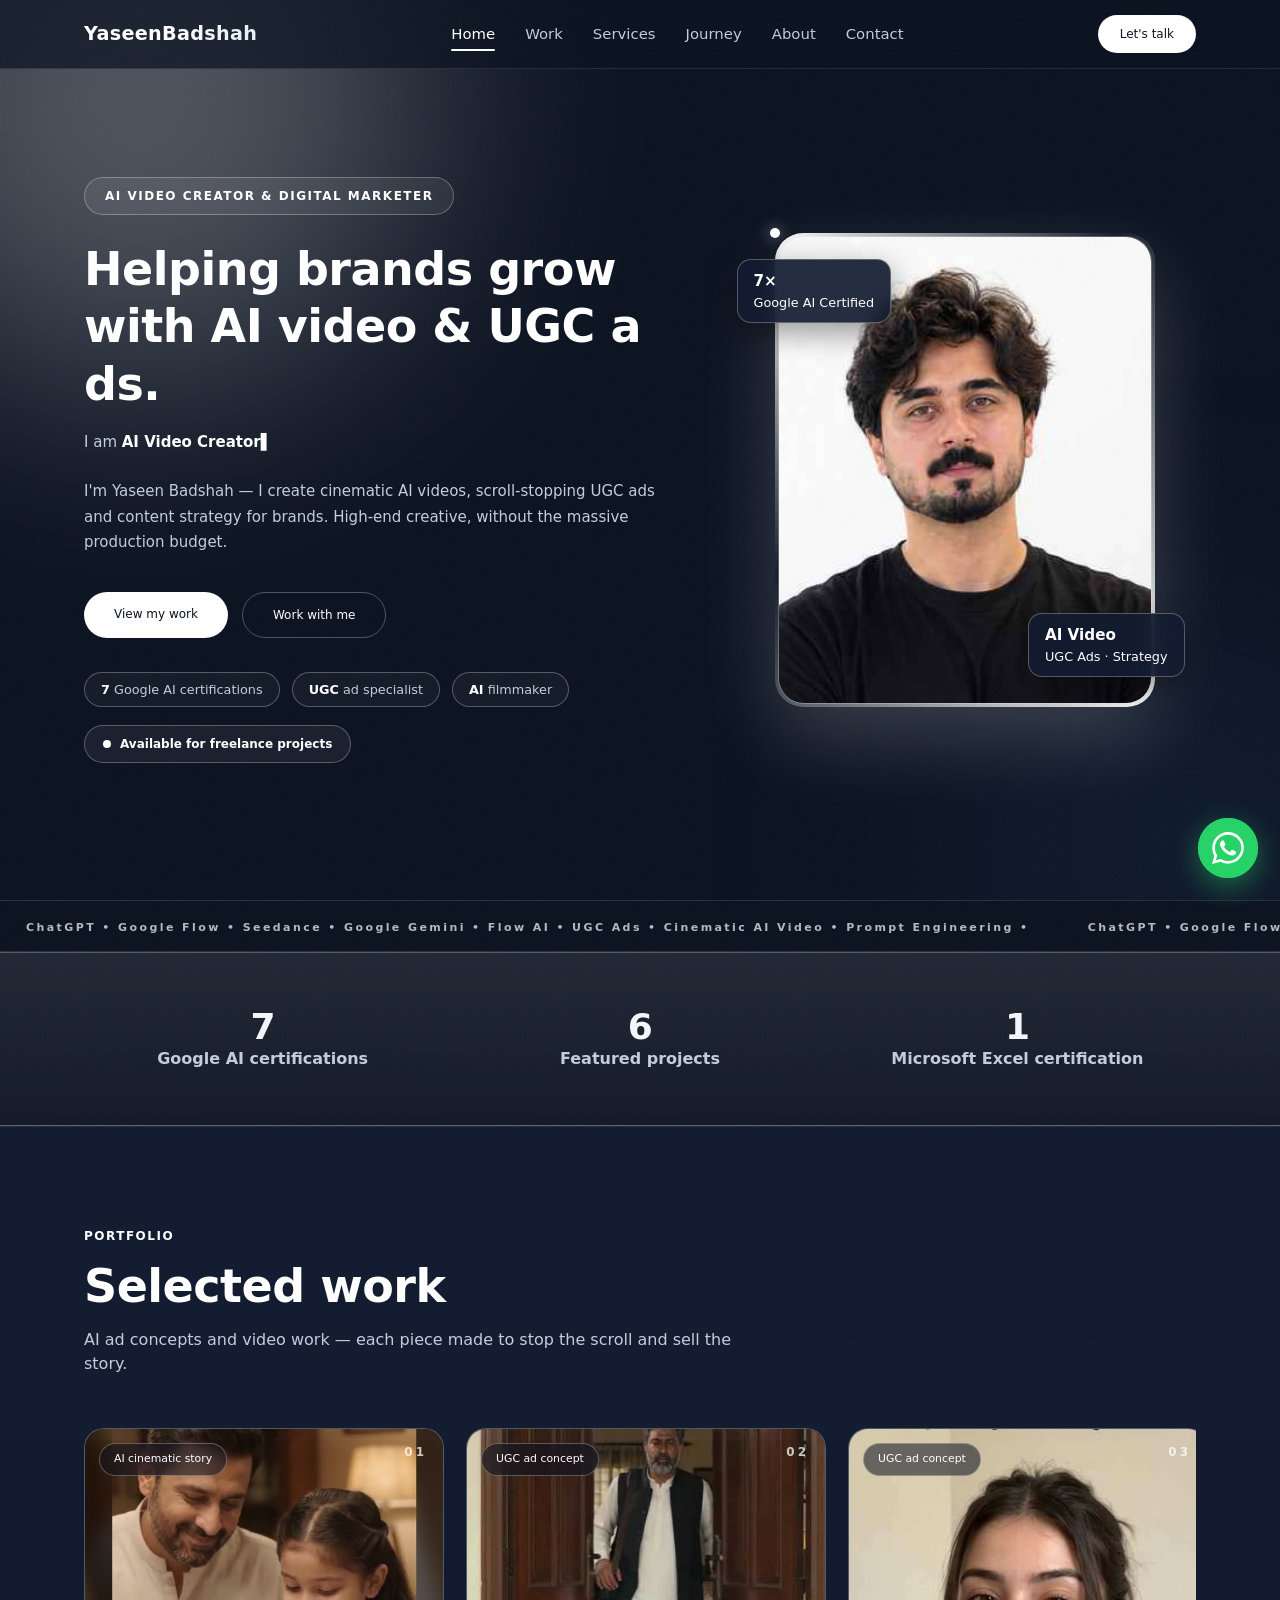
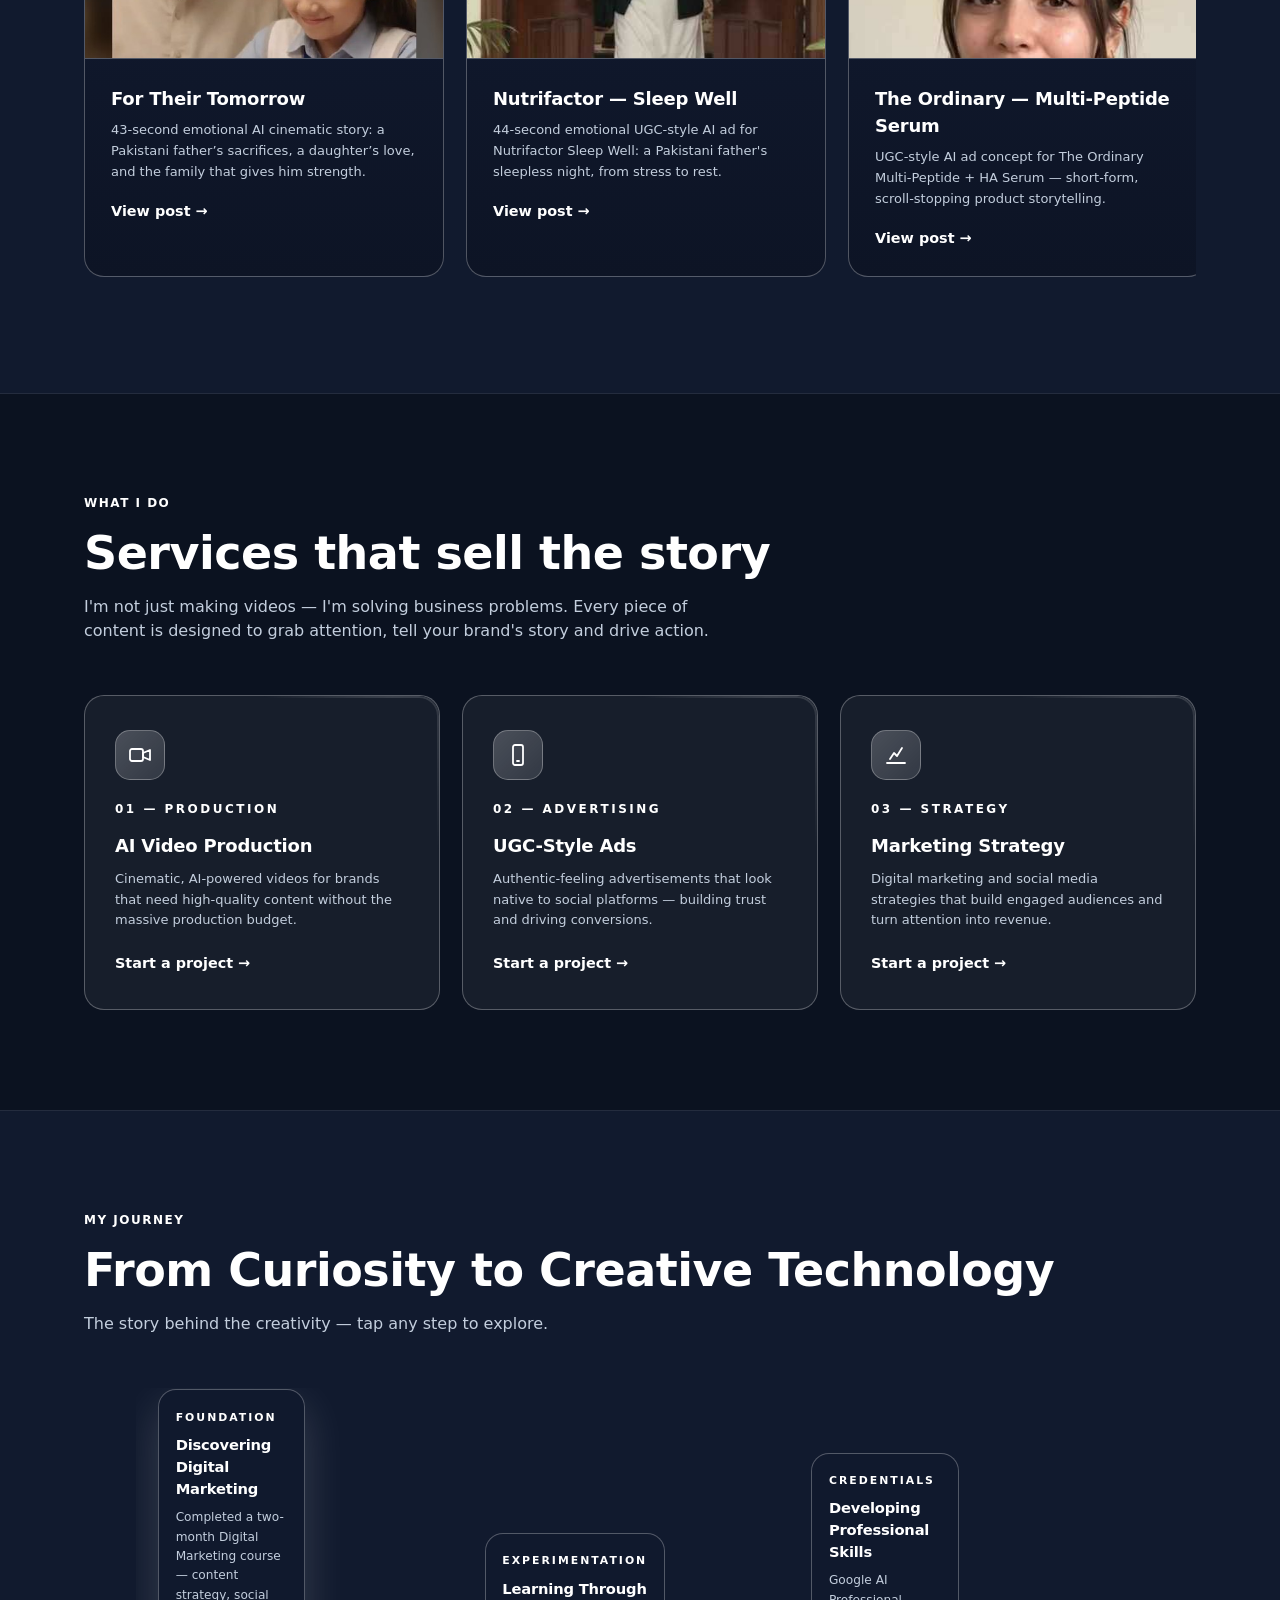
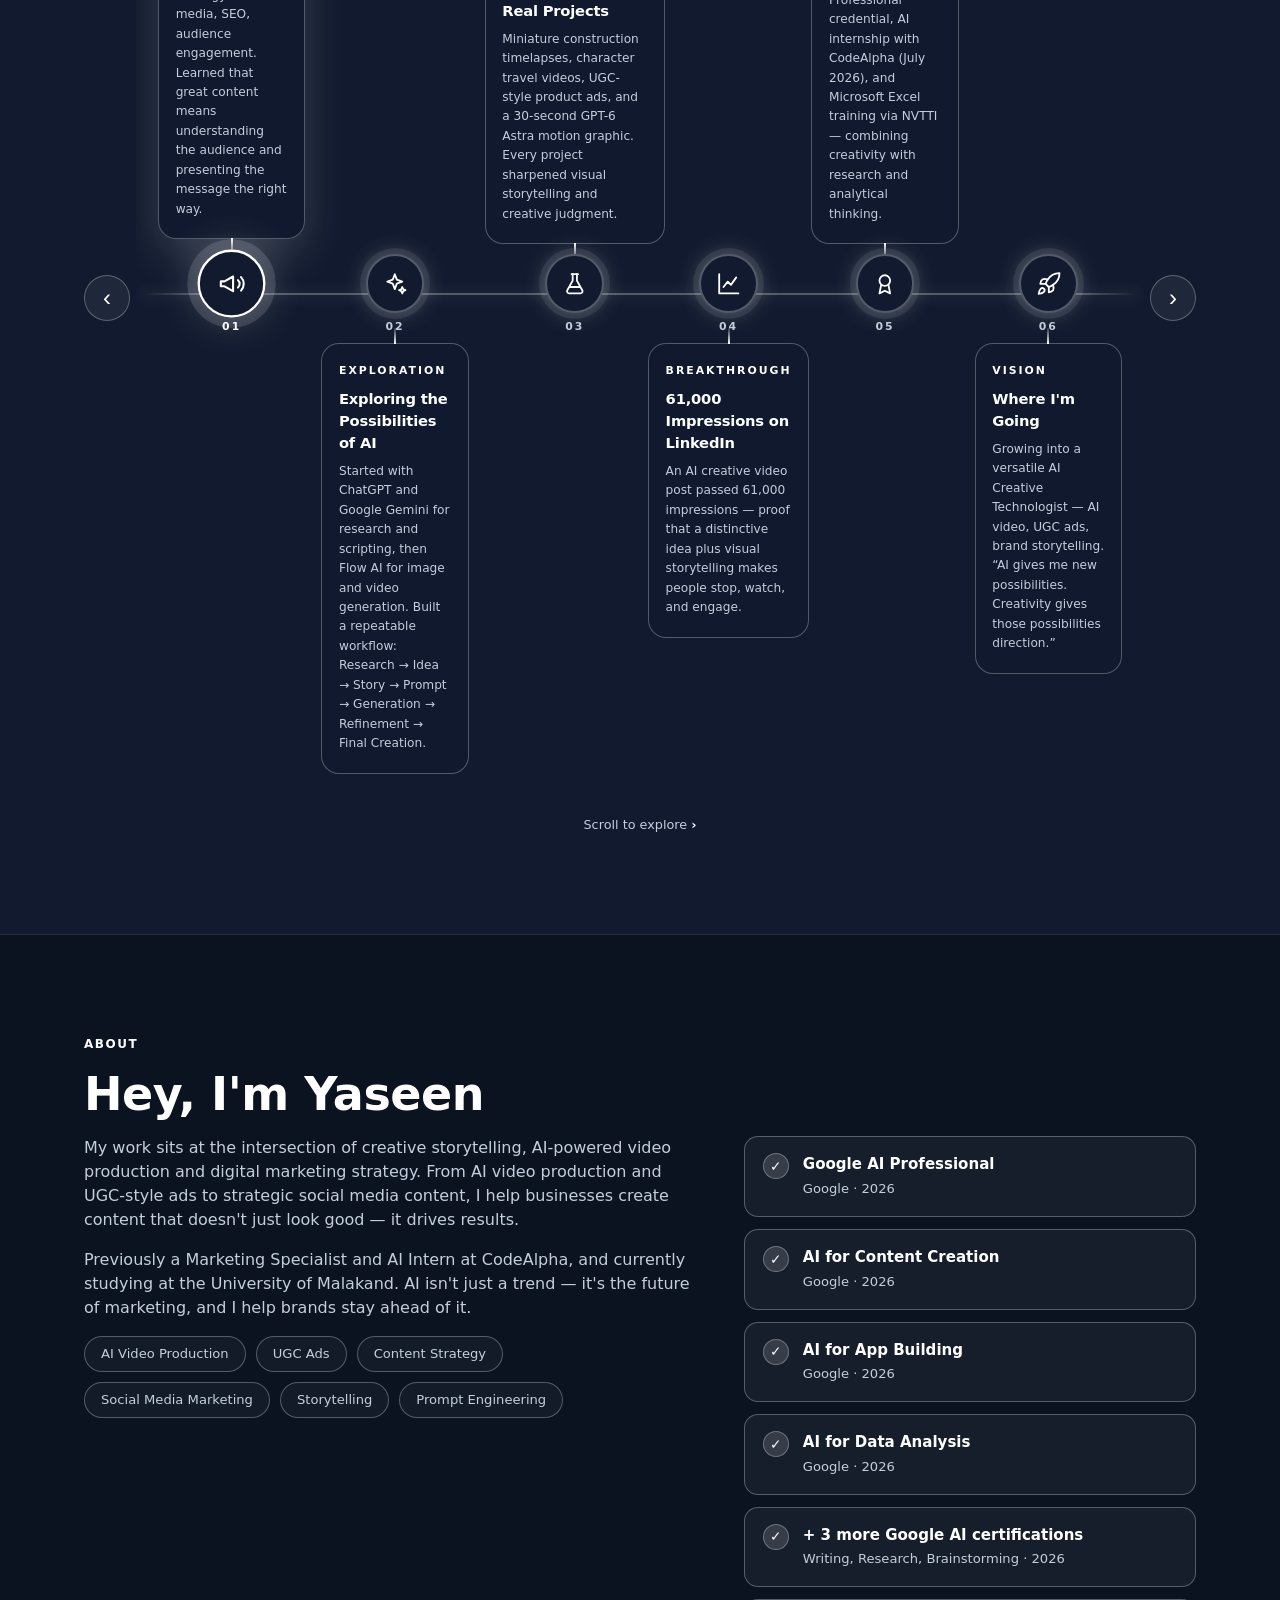
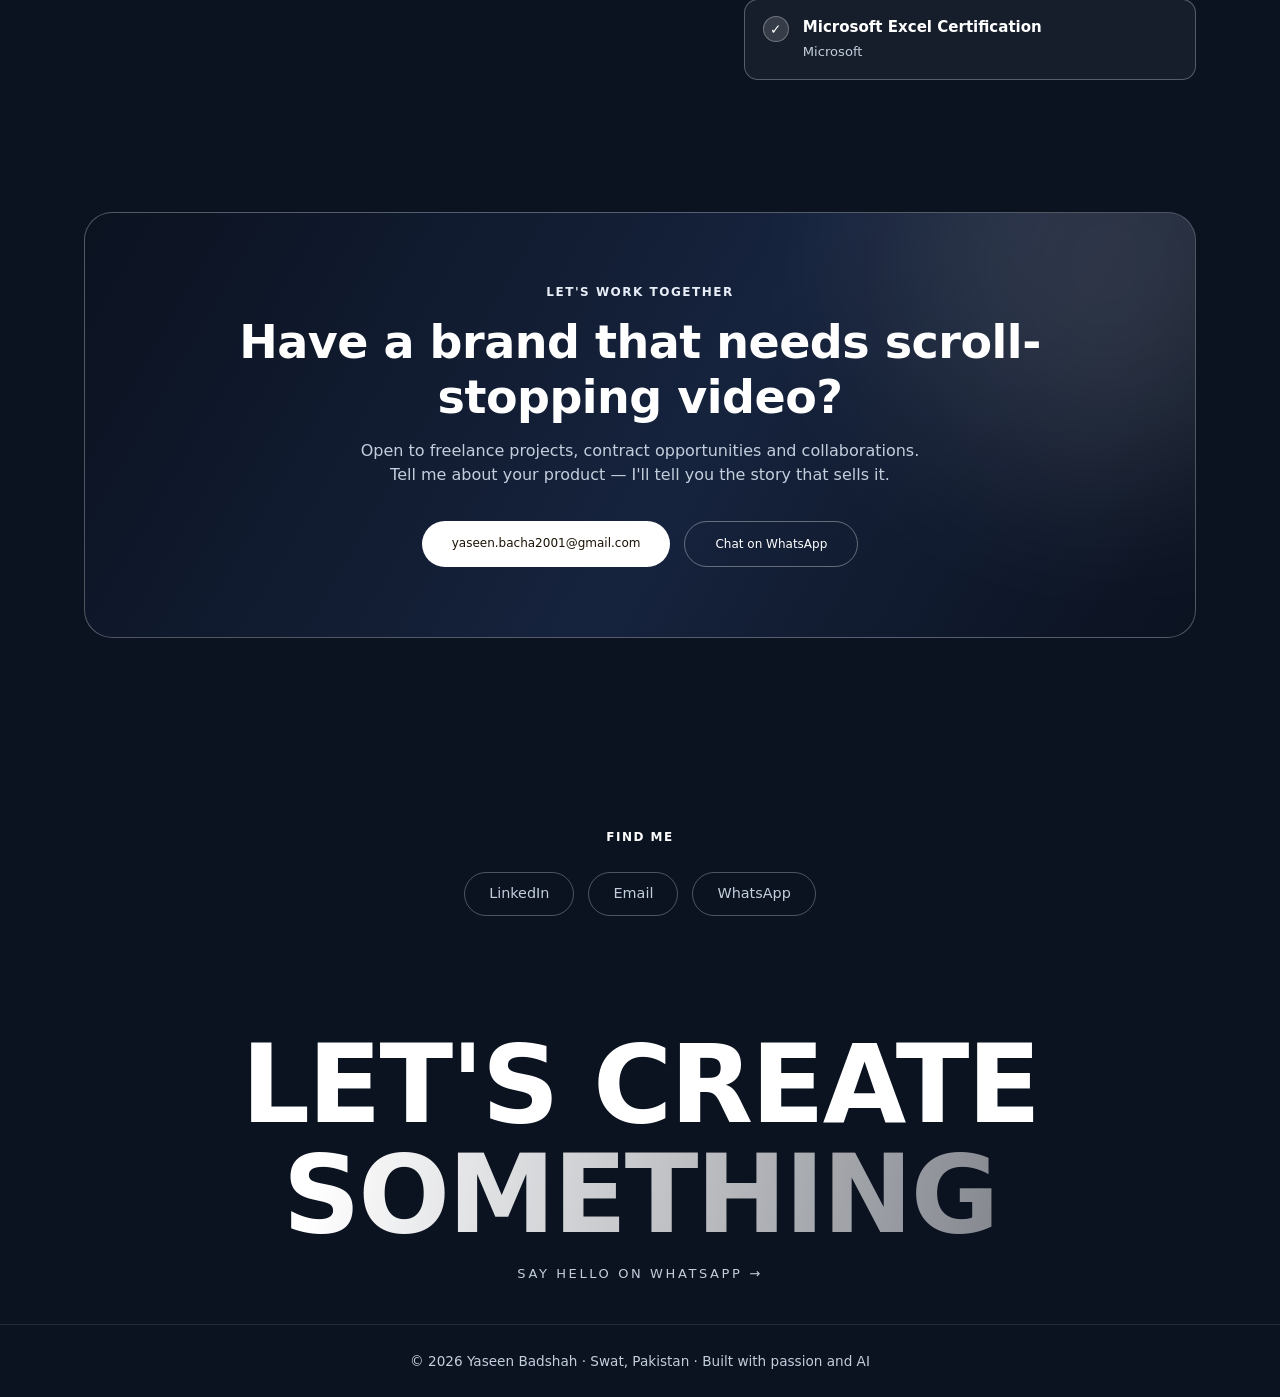
==== commit 76e4f6dd: "Work cards: thumbnails moved to their correct videos (Hostinger/John and Ordinary/Shoe swaps)" ====
--- a/index.html
+++ b/index.html
@@ -1 +1 @@
-<!DOCTYPE html><html lang="en"><head><meta charset="UTF-8" /><meta name="viewport" content="width=device-width, initial-scale=1.0" /><title>Yaseen Badshah — AI Video Creator | UGC Ads & Cinematic AI Video</title><meta name="description" content="AI video creator helping brands grow with cinematic AI videos, AI UGC ads and AI product videos. Digital marketing strategy that turns views into customers." /><link rel="canonical" href="https://yaseenbadshahai.github.io/portfolio-website/" /><meta name="robots" content="index, follow" /><meta name="theme-color" content="#0b1220" /><meta property="og:type" content="website" /><meta property="og:site_name" content="Yaseen Badshah — AI Video Creator" /><meta property="og:title" content="Yaseen Badshah — AI Video Creator | UGC Ads & Cinematic AI Video" /><meta property="og:description" content="Cinematic AI videos, AI UGC ads and AI product videos for brands that want to grow." /><meta property="og:url" content="https://yaseenbadshahai.github.io/portfolio-website/" /><meta name="twitter:card" content="summary" /><meta name="twitter:title" content="Yaseen Badshah — AI Video Creator | UGC Ads & Cinematic AI Video" /><meta name="twitter:description" content="Cinematic AI videos, AI UGC ads and AI product videos for brands that want to grow." /><script type="application/ld+json">{"@context":"https://schema.org","@type":"Person","name":"Yaseen Badshah","jobTitle":"AI Video Creator & Digital Marketer","url":"https://yaseenbadshahai.github.io/portfolio-website/","description":"Helps brands grow with cinematic AI videos, AI UGC ads and AI product videos.","knowsAbout":["AI video creation","UGC ads","AI UGC ads","cinematic AI video","AI product video","digital marketing"]}</script><link rel="icon" href="data:image/svg+xml,%3Csvg xmlns='http://www.w3.org/2000/svg' viewBox='0 0 64 64'%3E%3Crect width='64' height='64' rx='14' fill='%230b1220'/%3E%3Ctext x='32' y='44' font-family='Arial' font-size='34' font-weight='bold' fill='white' text-anchor='middle'%3EY%3C/text%3E%3C/svg%3E"><link rel="stylesheet" href="styles.css"></head><body><div id="pb"></div><div class="gr" aria-hidden="true"></div><div class="cd" aria-hidden="true"></div><div class="cr" aria-hidden="true"></div><nav><div class="wrap"><a class="logo" href="#top">Yaseen<span>Badshah</span></a><button class="burger" id="burger" aria-label="Menu">☰</button><div class="links" id="navLinks"><a href="#top">Home</a><a href="#work">Work</a><a href="#services">Services</a><a href="#journey">Journey</a><a href="#about">About</a><a href="#contact">Contact</a></div><a class="btn" href="#contact">Let's talk</a></div></nav><header id="top"><div class="hero-glow hg1"></div><div class="hero-glow hg2"></div><div class="wrap hero-grid"><div><span class="eyebrow reveal">AI Video Creator &amp; Digital Marketer</span><h1 class="reveal">Helping brands grow <span class="grad">with AI video & UGC ads.</span></h1><div class="rl">I am&nbsp;<span id="sc"></span><span class="ct">▌</span></div><p class="sub reveal">I'm Yaseen Badshah — I create cinematic AI videos, scroll-stopping UGC ads and content strategy for brands. High-end creative, without the massive production budget.</p><div class="cta reveal"><a class="btn" href="#work">View my work</a><a class="btn ghost" href="#contact">Work with me</a></div><div class="hero-badges reveal"><span><b>7</b> Google AI certifications</span><span><b>UGC</b> ad specialist</span><span><b>AI</b> filmmaker</span></div><div><span class="av"><i></i>Available for freelance projects</span></div></div><div class="portrait-wrap reveal"><div class="portrait-frame"><span class="orbit-dot" aria-hidden="true"></span><img class="portrait" src="[data-uri]" alt="Yaseen Badshah" /></div><div class="float-card fc1"><b>7×</b>Google AI Certified</div><div class="float-card fc2"><b>AI Video</b>UGC Ads · Strategy</div></div></div></header><div class="mq" aria-hidden="true"><div><span>ChatGPT • Google Flow • Seedance • Google Gemini • Flow AI • UGC Ads • Cinematic AI Video • Prompt Engineering • </span></div></div><div class="stat-band"><div class="wrap"><div class="stat reveal"><b>7</b><span>Google AI certifications</span></div><div class="stat reveal"><b>6</b><span>Featured projects</span></div><div class="stat reveal"><b>1</b><span>Microsoft Excel certification</span></div></div></div><section id="work"><div class="wrap"><div class="eyebrow2 reveal">Portfolio</div><h2 class="reveal">Selected <span class="grad">work</span></h2><p class="lead reveal">AI ad concepts and video work — each piece made to stop the scroll and sell the story.</p><div class="grid2 work-scroll"><a class="work-card reveal" href="https://lnkd.in/p/dkM9ERg8" target="_blank" rel="noopener"><div class="thumb"><img src="[data-uri]" alt="For Their Tomorrow — father and daughter at the table" loading="lazy" /><span class="tag">AI cinematic story</span><span class="viewpill">View case &rarr;</span></div><div class="work-body"><h3>For Their Tomorrow</h3><p>43-second emotional AI cinematic story: a Pakistani father’s sacrifices, a daughter’s love, and the family that gives him strength.</p><span class="go">View post →</span></div></a><a class="work-card reveal" href="https://www.linkedin.com/feed/update/urn:li:activity:7514227326063239168/" target="_blank" rel="noopener"><div class="thumb"><img src="[data-uri]" alt="Nutrifactor Sleep Well ad" loading="lazy" /><span class="tag">UGC ad concept</span><span class="viewpill">View case &rarr;</span></div><div class="work-body"><h3>Nutrifactor — Sleep Well</h3><p>44-second emotional UGC-style AI ad for Nutrifactor Sleep Well: a Pakistani father's sleepless night, from stress to rest.</p><span class="go">View post →</span></div></a><a class="work-card reveal" href="https://www.linkedin.com/feed/update/urn:li:activity:7512495942143627264/" target="_blank" rel="noopener"><div class="thumb"><img src="[data-uri]" alt="The Ordinary serum ad" loading="lazy" /><span class="tag">UGC ad concept</span><span class="viewpill">View case &rarr;</span></div><div class="work-body"><h3>The Ordinary — Multi-Peptide Serum</h3><p>UGC-style AI ad concept for The Ordinary Multi-Peptide + HA Serum — short-form, scroll-stopping product storytelling.</p><span class="go">View post →</span></div></a><a class="work-card reveal" href="https://www.linkedin.com/feed/update/urn:li:activity:7510031796843991040/" target="_blank" rel="noopener"><div class="thumb"><img src="[data-uri]" alt="Hostinger video" loading="lazy" /><span class="tag">UGC video</span><span class="viewpill">View case &rarr;</span></div><div class="work-body"><h3>Hostinger</h3><p>UGC-style marketing video concept for Hostinger — me on camera, a natural creator-led take on AI-powered website building.</p><span class="go">View post →</span></div></a><a class="work-card reveal" href="https://www.linkedin.com/feed/update/urn:li:activity:7514227282723364865/" target="_blank" rel="noopener"><div class="thumb"><img src="[data-uri]" alt="GPT-6 Astra motion graphic" loading="lazy" /><span class="tag">Motion graphics</span><span class="viewpill">View case &rarr;</span></div><div class="work-body"><h3>GPT-6 Astra</h3><p>30-second AI motion-graphic ad concept.</p><span class="go">View post →</span></div></a><a class="work-card reveal" href="https://www.linkedin.com/feed/update/urn:li:activity:7509677001197260800/" target="_blank" rel="noopener"><div class="thumb"><img src="[data-uri]" alt="Shoe brand story" loading="lazy" /><span class="tag">UGC video</span><span class="viewpill">View case &rarr;</span></div><div class="work-body"><h3>Shoe Brand — UGC Video</h3><p>UGC-style AI video ad crafted for a shoe brand campaign.</p><span class="go">View post →</span></div></a><a class="work-card reveal" href="https://www.linkedin.com/feed/update/urn:li:ugcPost:7480361943845781504/" target="_blank" rel="noopener"><div class="thumb"><img src="[data-uri]" alt="John the gorilla travel vlogger" loading="lazy" /><span class="tag">AI vlog series</span><span class="viewpill">View case &rarr;</span></div><div class="work-body"><h3>John — Gorilla Travel Vlogger</h3><p>AI-generated vlog-format video (Veo 3): John the gorilla explores Times Square, NYC.</p><span class="go">View post →</span></div></a></div></div></section><section id="services"><div class="wrap"><div class="eyebrow2 reveal">What I do</div><h2 class="reveal">Services that <span class="grad">sell the story</span></h2><p class="lead reveal">I'm not just making videos — I'm solving business problems. Every piece of content is designed to grab attention, tell your brand's story and drive action.</p><div class="grid3"><div class="card reveal"><div class="icon"><svg viewBox="0 0 24 24"><rect x="2" y="6" width="13" height="12" rx="2"/><path d="M15 10l7-3v10l-7-3z"/></svg></div><span class="tagline">01 — Production</span><h3>AI Video Production</h3><p>Cinematic, AI-powered videos for brands that need high-quality content without the massive production budget.</p><a class="go" href="#contact">Start a project →</a></div><div class="card reveal"><div class="icon"><svg viewBox="0 0 24 24"><rect x="7" y="2" width="10" height="20" rx="2"/><path d="M11 18h2"/></svg></div><span class="tagline">02 — Advertising</span><h3>UGC-Style Ads</h3><p>Authentic-feeling advertisements that look native to social platforms — building trust and driving conversions.</p><a class="go" href="#contact">Start a project →</a></div><div class="card reveal"><div class="icon"><svg viewBox="0 0 24 24"><path d="M3 20h18"/><path d="M6 16l4-6 3 3 5-8"/></svg></div><span class="tagline">03 — Strategy</span><h3>Marketing Strategy</h3><p>Digital marketing and social media strategies that build engaged audiences and turn attention into revenue.</p><a class="go" href="#contact">Start a project →</a></div></div></div></section><section id="journey"><div class="wrap"><div class="eyebrow2 reveal">My Journey</div><h2 class="reveal">From Curiosity to <span class="grad">Creative Technology</span></h2><p class="lead reveal">The story behind the creativity — tap any step to explore.</p><div class="journey reveal"><button class="j-arrow j-prev" aria-label="Scroll journey left">&#8249;</button><div class="j-scroll" id="jScroll"><div class="j-strip"><div class="j-line" aria-hidden="true"></div><div class="j-item"><div class="j-slot j-above"><div class="j-card"><span class="j-tag">Foundation</span><h3>Discovering Digital Marketing</h3><p>Completed a two-month Digital Marketing course — content strategy, social media, SEO, audience engagement. Learned that great content means understanding the audience and presenting the message the right way.</p></div></div><button class="j-node" aria-label="Step 1: Discovering Digital Marketing"><span class="j-ring"><svg viewBox="0 0 24 24"><path d="M3 10v4h3l7 4V6l-7 4H3z"/><path d="M17 9a4 4 0 010 6"/><path d="M19.5 6.5a8 8 0 010 11"/></svg></span><span class="j-num">01</span></button><div class="j-slot j-below"></div></div><div class="j-item"><div class="j-slot j-above"></div><button class="j-node" aria-label="Step 2: Exploring the Possibilities of AI"><span class="j-ring"><svg viewBox="0 0 24 24"><path d="M12 3l1.9 5.1L19 10l-5.1 1.9L12 17l-1.9-5.1L5 10l5.1-1.9L12 3z"/><path d="M19 15l.9 2.1L22 18l-2.1.9L19 21l-.9-2.1L16 18l2.1-.9L19 15z"/></svg></span><span class="j-num">02</span></button><div class="j-slot j-below"><div class="j-card"><span class="j-tag">Exploration</span><h3>Exploring the Possibilities of AI</h3><p>Started with ChatGPT and Google Gemini for research and scripting, then Flow AI for image and video generation. Built a repeatable workflow: Research &rarr; Idea &rarr; Story &rarr; Prompt &rarr; Generation &rarr; Refinement &rarr; Final Creation.</p></div></div></div><div class="j-item"><div class="j-slot j-above"><div class="j-card"><span class="j-tag">Experimentation</span><h3>Learning Through Real Projects</h3><p>Miniature construction timelapses, character travel videos, UGC-style product ads, and a 30-second GPT-6 Astra motion graphic. Every project sharpened visual storytelling and creative judgment.</p></div></div><button class="j-node" aria-label="Step 3: Learning Through Real Projects"><span class="j-ring"><svg viewBox="0 0 24 24"><path d="M9 3h6"/><path d="M10 3v6l-5 9a2 2 0 001.8 3h10.4a2 2 0 001.8-3l-5-9V3"/><path d="M7.5 15h9"/></svg></span><span class="j-num">03</span></button><div class="j-slot j-below"></div></div><div class="j-item"><div class="j-slot j-above"></div><button class="j-node" aria-label="Step 4: 61,000 Impressions on LinkedIn"><span class="j-ring"><svg viewBox="0 0 24 24"><path d="M3 3v18h18"/><path d="M7 15l4-5 3 3 5-7"/></svg></span><span class="j-num">04</span></button><div class="j-slot j-below"><div class="j-card"><span class="j-tag gold">Breakthrough</span><h3>61,000 Impressions on LinkedIn</h3><p>An AI creative video post passed 61,000 impressions — proof that a distinctive idea plus visual storytelling makes people stop, watch, and engage.</p></div></div></div><div class="j-item"><div class="j-slot j-above"><div class="j-card"><span class="j-tag">Credentials</span><h3>Developing Professional Skills</h3><p>Google AI Professional credential, AI internship with CodeAlpha (July 2026), and Microsoft Excel training via NVTTI — combining creativity with research and analytical thinking.</p></div></div><button class="j-node" aria-label="Step 5: Developing Professional Skills"><span class="j-ring"><svg viewBox="0 0 24 24"><circle cx="12" cy="9" r="5"/><path d="M8.5 13.5L7 21l5-2.5L17 21l-1.5-7.5"/></svg></span><span class="j-num">05</span></button><div class="j-slot j-below"></div></div><div class="j-item"><div class="j-slot j-above"></div><button class="j-node" aria-label="Step 6: Where I'm Going"><span class="j-ring"><svg viewBox="0 0 24 24"><path d="M4.5 16.5c-1.5 1.26-2 5-2 5s3.74-.5 5-2c.71-.84.7-2.13-.09-2.91a2.18 2.18 0 0 0-2.91-.09z"/><path d="m12 15-3-3a22 22 0 0 1 2-3.95A12.88 12.88 0 0 1 22 2c0 2.72-.78 7.5-6 11a22.35 22.35 0 0 1-4 2z"/><path d="M9 12H4s.55-3.03 2-4c1.62-1.08 5 0 5 0"/><path d="M12 15v5s3.03-.55 4-2c1.08-1.62 0-5 0-5"/></svg></span><span class="j-num">06</span></button><div class="j-slot j-below"><div class="j-card"><span class="j-tag">Vision</span><h3>Where I'm Going</h3><p>Growing into a versatile AI Creative Technologist — AI video, UGC ads, brand storytelling. &ldquo;AI gives me new possibilities. Creativity gives those possibilities direction.&rdquo;</p></div></div></div></div></div><button class="j-arrow j-next" aria-label="Scroll journey right">&#8250;</button></div><div class="j-hint reveal">Scroll to explore <span>&#8250;</span></div></div></section><section id="about"><div class="wrap"><div class="eyebrow2 reveal">About</div><h2 class="reveal">Hey, I'm <span class="grad">Yaseen</span></h2><div class="about-grid"><div class="reveal"><p>My work sits at the intersection of creative storytelling, AI-powered video production and digital marketing strategy. From AI video production and UGC-style ads to strategic social media content, I help businesses create content that doesn't just look good — it drives results.</p><p>Previously a Marketing Specialist and AI Intern at CodeAlpha, and currently studying at the University of Malakand. AI isn't just a trend — it's the future of marketing, and I help brands stay ahead of it.</p><div class="pill-list"><span class="pill">AI Video Production</span><span class="pill">UGC Ads</span><span class="pill">Content Strategy</span><span class="pill">Social Media Marketing</span><span class="pill">Storytelling</span><span class="pill">Prompt Engineering</span></div></div><div class="reveal"><div class="cert"><div class="tick">✓</div><div><b>Google AI Professional</b><span>Google · 2026</span></div></div><div class="cert"><div class="tick">✓</div><div><b>AI for Content Creation</b><span>Google · 2026</span></div></div><div class="cert"><div class="tick">✓</div><div><b>AI for App Building</b><span>Google · 2026</span></div></div><div class="cert"><div class="tick">✓</div><div><b>AI for Data Analysis</b><span>Google · 2026</span></div></div><div class="cert"><div class="tick">✓</div><div><b>+ 3 more Google AI certifications</b><span>Writing, Research, Brainstorming · 2026</span></div></div><div class="cert"><div class="tick">✓</div><div><b>Microsoft Excel Certification</b><span>Microsoft</span></div></div></div></div></div></section><section class="cta-band" id="contact" style="padding-top:20px"><div class="wrap"><div class="cta-box reveal"><div class="eyebrow2" style="color:#e8eef7">Let's work together</div><h2>Have a brand that needs <span class="grad">scroll-stopping video?</span></h2><p>Open to freelance projects, contract opportunities and collaborations. Tell me about your product — I'll tell you the story that sells it.</p><div class="cta-row"><a class="btn gold" href="https://mail.google.com/mail/?view=cm&fs=1&to=yaseen.bacha2001@gmail.com" target="_blank" rel="noopener">yaseen.bacha2001@gmail.com</a><a class="btn ghost" style="border-color:rgba(255,255,255,.35);color:#fff" href="https://wa.me/923460496038" target="_blank" rel="noopener">Chat on WhatsApp</a></div></div></div></section><div class="contact-mini"><div class="wrap"><div class="eyebrow2 reveal">Find me</div><div class="socials reveal"><a href="https://www.linkedin.com/in/yaseen-badshah-25114a260/" target="_blank" rel="noopener">LinkedIn</a><a href="https://mail.google.com/mail/?view=cm&fs=1&to=yaseen.bacha2001@gmail.com" target="_blank" rel="noopener">Email</a><a href="https://wa.me/923460496038" target="_blank" rel="noopener">WhatsApp</a></div></div></div><a class="gt" href="https://wa.me/923460496038" target="_blank" rel="noopener"><b>LET'S CREATE SOMETHING</b><small>SAY HELLO ON WHATSAPP →</small></a><footer>© 2026 Yaseen Badshah · Swat, Pakistan · Built with passion and AI</footer><button id="toTop" aria-label="Back to top"><svg viewBox="0 0 36 36" aria-hidden="true"><circle class="tt-bg" cx="18" cy="18" r="15.5"/><circle class="tt-ring" cx="18" cy="18" r="15.5"/></svg><span class="tt-arrow">&uarr;</span></button><a class="wa-float" href="https://wa.me/923460496038" target="_blank" rel="noopener" aria-label="Chat on WhatsApp"><svg xmlns="http://www.w3.org/2000/svg" viewBox="0 0 24 24"><path d="M17.472 14.382c-.297-.149-1.758-.867-2.03-.967-.273-.099-.471-.148-.67.15-.197.297-.767.966-.94 1.164-.173.199-.347.223-.644.075-.297-.15-1.255-.463-2.39-1.475-.883-.788-1.48-1.761-1.653-2.059-.173-.297-.018-.458.13-.606.134-.133.298-.347.446-.52.149-.174.198-.298.298-.497.099-.198.05-.371-.025-.52-.075-.149-.669-1.612-.916-2.207-.242-.579-.487-.5-.669-.51-.173-.008-.371-.01-.57-.01-.198 0-.52.074-.792.372-.272.297-1.04 1.016-1.04 2.479 0 1.462 1.065 2.875 1.213 3.074.149.198 2.096 3.2 5.077 4.487.709.306 1.262.489 1.694.625.712.227 1.36.195 1.871.118.571-.085 1.758-.719 2.006-1.413.248-.694.248-1.289.173-1.413-.074-.124-.272-.198-.57-.347m-5.421 7.403h-.004a9.87 9.87 0 01-5.031-1.378l-.361-.214-3.741.982.998-3.648-.235-.374a9.86 9.86 0 01-1.51-5.26c.001-5.45 4.436-9.884 9.888-9.884 2.64 0 5.122 1.03 6.988 2.898a9.825 9.825 0 012.893 6.994c-.003 5.45-4.437 9.884-9.885 9.884m8.413-18.297A11.815 11.815 0 0012.05 0C5.495 0 .16 5.335.157 11.892c0 2.096.547 4.142 1.588 5.945L.057 24l6.305-1.654a11.882 11.882 0 005.683 1.448h.005c6.554 0 11.89-5.335 11.893-11.893a11.821 11.821 0 00-3.48-8.413Z"/></svg></a><script>document.body.classList.add('ready');var mq=document.querySelector('.mq div');if(mq){mq.innerHTML+=mq.innerHTML;}var reduceMotion = window.matchMedia('(prefers-reduced-motion: reduce)').matches;var burger = document.getElementById('burger');var navLinks = document.getElementById('navLinks');if (burger && navLinks) {burger.addEventListener('click', function(){ navLinks.classList.toggle('open'); });navLinks.querySelectorAll('a').forEach(function(a){a.addEventListener('click', function(){ navLinks.classList.remove('open'); });});}document.querySelectorAll('.grid3, .grid2').forEach(function(grid){Array.prototype.forEach.call(grid.children, function(el, i){el.style.transitionDelay = (i * 90) + 'ms';});});var io = new IntersectionObserver(function(es){es.forEach(function(e){if (e.isIntersecting) { e.target.classList.add('in'); io.unobserve(e.target); }});}, {threshold:.12});document.querySelectorAll('.reveal').forEach(function(el){ if (!el.closest('header')) io.observe(el); });var nav = document.querySelector('nav');var secIds = ['top','work','services','journey','about','contact'];var linkEls = Array.prototype.slice.call(document.querySelectorAll('#navLinks a'));var ticking = false;function onScroll(){var y = window.scrollY || window.pageYOffset;nav.classList.toggle('scrolled', y > 40);var cur = '';secIds.forEach(function(id){var s = document.getElementById(id);if (s && s.getBoundingClientRect().top < window.innerHeight * .4) cur = id;});linkEls.forEach(function(a){a.classList.toggle('active', a.getAttribute('href') === '#' + cur);});var tt = document.getElementById('toTop');if (tt){tt.classList.toggle('show', y > 600);var dh = document.documentElement.scrollHeight - window.innerHeight;var pr = dh > 0 ? Math.min(y / dh, 1) : 0;var ring = tt.querySelector('.tt-ring');if (ring) ring.style.strokeDashoffset = (97.4 * (1 - pr)).toFixed(1);}ticking = false;}window.addEventListener('scroll', function(){if (!ticking) { window.requestAnimationFrame(onScroll); ticking = true; }}, {passive:true});onScroll();var toTopBtn = document.getElementById('toTop');if (toTopBtn) toTopBtn.addEventListener('click', function(){window.scrollTo({top:0, behavior: reduceMotion ? 'auto' : 'smooth'});});var jScroll = document.getElementById('jScroll');if (jScroll) {var jNodes = Array.prototype.slice.call(document.querySelectorAll('.j-node'));function activateJourney(i){jNodes.forEach(function(n, k){var on = (k === i);n.classList.toggle('active', on);var card = n.parentElement.querySelector('.j-card');if (card) card.classList.toggle('lit', on);});}var autoTimer = null, resumeTimer = null, dragging = false, dragMoved = 0;var dragStartX = 0, dragStartL = 0;function jMax(){ return jScroll.scrollWidth - jScroll.clientWidth; }function startAuto(){if (reduceMotion || autoTimer) return;autoTimer = setInterval(function(){if (dragging) return;var max = jMax();if (max <= 4) return;var next = jScroll.scrollLeft + 2;if (next >= max - 2) { jScroll.scrollTo({left:0}); }else { jScroll.scrollLeft = next; }}, 32);}function stopAuto(){if (autoTimer){ clearInterval(autoTimer); autoTimer = null; }}function pauseAuto(ms){stopAuto();if (resumeTimer) clearTimeout(resumeTimer);if (!reduceMotion) resumeTimer = setTimeout(startAuto, ms || 4000);}Array.prototype.forEach.call(document.querySelectorAll('.j-arrow'), function(btn){btn.addEventListener('click', function(){jScroll.scrollBy({left:(btn.classList.contains('j-next') ? 1 : -1) * 300, behavior:'smooth'});pauseAuto(5000);});});jNodes.forEach(function(n, i){n.addEventListener('click', function(){ activateJourney(i); pauseAuto(8000); });});activateJourney(0);var journeyBox = jScroll.closest('.journey');if (journeyBox){journeyBox.addEventListener('mouseenter', stopAuto);journeyBox.addEventListener('mouseleave', function(){ pauseAuto(1500); });}jScroll.addEventListener('touchstart', function(){ pauseAuto(6000); }, {passive:true});jScroll.addEventListener('pointerdown', function(e){if (e.pointerType !== 'mouse' || e.button !== 0) return;dragging = true; dragMoved = 0;dragStartX = e.clientX; dragStartL = jScroll.scrollLeft;jScroll.classList.add('dragging');pauseAuto(6000);});window.addEventListener('pointermove', function(e){if (!dragging) return;var dx = e.clientX - dragStartX;if (Math.abs(dx) > dragMoved) dragMoved = Math.abs(dx);jScroll.scrollLeft = dragStartL - dx;});window.addEventListener('pointerup', function(){if (!dragging) return;dragging = false;jScroll.classList.remove('dragging');if (dragMoved > 8){var swallow = function(ev){ ev.stopPropagation(); ev.preventDefault(); };jScroll.addEventListener('click', swallow, true);setTimeout(function(){ jScroll.removeEventListener('click', swallow, true); }, 60);}pauseAuto(6000);});startAuto();}var fine=matchMedia('(pointer:fine)').matches,RM=reduceMotion;if(!RM&&fine){document.documentElement.style.scrollBehavior='auto';var sy=scrollY,ty=sy,rS=0;function TS(){sy+=(ty-sy)*.13;if(Math.abs(ty-sy)<.6){sy=ty;rS=0;scrollTo(0,sy);return}scrollTo(0,sy);rS=requestAnimationFrame(TS)}addEventListener('wheel',function(e){if(e.ctrlKey)return;var m=document.documentElement,w=m.scrollHeight-innerHeight;if(w<=0)return;ty=Math.min(w,Math.max(0,ty+e.deltaY*(e.deltaMode?16:1)));if(!rS)rS=requestAnimationFrame(TS);e.preventDefault()},{passive:false});addEventListener('scroll',function(){if(!rS){sy=scrollY;ty=sy}},{passive:true});document.querySelectorAll('a[href^="#"]').forEach(function(a){a.addEventListener('click',function(e){var h=a.getAttribute('href');if(h.length<2)return;var t=document.querySelector(h);if(!t)return;e.preventDefault();ty=Math.max(0,Math.min(document.documentElement.scrollHeight-innerHeight,t.getBoundingClientRect().top+sy-80));if(!rS)rS=requestAnimationFrame(TS);navLinks.classList.remove('open')})});addEventListener('click',function(e){if(e.target.closest&&e.target.closest('#toTop')){e.stopPropagation();e.preventDefault();ty=0;if(!rS)rS=requestAnimationFrame(TS)}},true);}var pb=document.getElementById('pb');if(pb)addEventListener('scroll',function(){var d=document.documentElement.scrollHeight-innerHeight;pb.style.transform='scaleX('+(d>0?scrollY/d:0)+')'},{passive:true});if(!RM&&fine){var cd=document.querySelector('.cd'),cr=document.querySelector('.cr');if(cd&&cr){document.documentElement.classList.add('cur');var mx=innerWidth/2,my=innerHeight/2,rx=mx,ry=my;addEventListener('mousemove',function(e){mx=e.clientX;my=e.clientY;cd.style.opacity=cr.style.opacity=1;cd.style.transform='translate('+mx+'px,'+my+'px) translate(-50%,-50%)'});(function LP(){rx+=(mx-rx)*.17;ry+=(my-ry)*.17;cr.style.transform='translate('+rx+'px,'+ry+'px) translate(-50%,-50%)';requestAnimationFrame(LP)})();document.querySelectorAll('a,button,.j-node').forEach(function(el){el.addEventListener('mouseenter',function(){cr.classList.add('b')});el.addEventListener('mouseleave',function(){cr.classList.remove('b')})});document.querySelectorAll('.work-card').forEach(function(el){el.addEventListener('mouseenter',function(){cr.classList.add('v');cr.textContent='VIEW'});el.addEventListener('mouseleave',function(){cr.classList.remove('v');cr.textContent=''})});var wr=document.querySelector('.work-scroll');if(wr){wr.addEventListener('wheel',function(e){if(Math.abs(e.deltaY)>Math.abs(e.deltaX)){var mx=wr.scrollWidth-wr.clientWidth;if((e.deltaY>0&&wr.scrollLeft<mx-1)||(e.deltaY<0&&wr.scrollLeft>0)){e.preventDefault();wr.scrollLeft+=e.deltaY}}},{passive:false});var dg=false,sx=0,sl=0;wr.addEventListener('pointerdown',function(e){if(e.pointerType!=='mouse')return;dg=true;sx=e.clientX;sl=wr.scrollLeft;wr.classList.add('dg')});window.addEventListener('pointermove',function(e){if(!dg)return;wr.scrollLeft=sl-(e.clientX-sx)});window.addEventListener('pointerup',function(){dg=false;wr.classList.remove('dg')});}}}if(!RM&&fine){document.querySelectorAll('.cta .btn,.cta-box .btn,.gt,.wa-float').forEach(function(b){b.addEventListener('mousemove',function(e){var r=b.getBoundingClientRect(),x=e.clientX-r.left-r.width/2,y=e.clientY-r.top-r.height/2;b.style.transform='translate('+(x*.22).toFixed(1)+'px,'+(y*.22).toFixed(1)+'px)'});b.addEventListener('mouseleave',function(){b.style.transition='transform .45s cubic-bezier(.2,.7,.2,1)';b.style.transform='';setTimeout(function(){b.style.transition=''},450)})})}var h1=document.querySelector('header h1');if(h1&&!RM){h1.classList.remove('reveal');h1.classList.add('cs');(function sp(el){Array.prototype.slice.call(el.childNodes).forEach(function(n){if(n.nodeType===3){var f=document.createDocumentFragment();n.textContent.split('').forEach(function(c){var s=document.createElement('span');s.className='ch';s.innerHTML=c===' '?'&nbsp;':c;f.appendChild(s)});el.replaceChild(f,n)}else if(n.nodeType===1)sp(n)})})(h1);var k=0;h1.querySelectorAll('.ch').forEach(function(c){c.style.transitionDelay=(k*20)+'ms';k++});requestAnimationFrame(function(){requestAnimationFrame(function(){h1.classList.add('ci')})});}var sc=document.getElementById('sc');if(sc&&!RM){var roles=['AI Video Creator','UGC Ads Specialist','Creative Technologist','Digital Marketer'],gl='!<>-_/[]{}=+*^?#',ri=0;(function play(t){var m=t.length,f=0,iv=setInterval(function(){var o='',dn=true;for(var i=0;i<m;i++){if(i<f/2)o+=t[i];else{dn=false;o+=t[i]===' '?' ':(Math.random()<.4?t[i]:gl[Math.random()*gl.length|0])}}sc.textContent=o;f++;if(dn&&f>m*2+12){clearInterval(iv);setTimeout(function(){ri=(ri+1)%roles.length;play(roles[ri])},2300)}},42)})(roles[0]);}</script></body></html>+<!DOCTYPE html><html lang="en"><head><meta charset="UTF-8" /><meta name="viewport" content="width=device-width, initial-scale=1.0" /><title>Yaseen Badshah — AI Video Creator | UGC Ads & Cinematic AI Video</title><meta name="description" content="AI video creator helping brands grow with cinematic AI videos, AI UGC ads and AI product videos. Digital marketing strategy that turns views into customers." /><link rel="canonical" href="https://yaseenbadshahai.github.io/portfolio-website/" /><meta name="robots" content="index, follow" /><meta name="theme-color" content="#0b1220" /><meta property="og:type" content="website" /><meta property="og:site_name" content="Yaseen Badshah — AI Video Creator" /><meta property="og:title" content="Yaseen Badshah — AI Video Creator | UGC Ads & Cinematic AI Video" /><meta property="og:description" content="Cinematic AI videos, AI UGC ads and AI product videos for brands that want to grow." /><meta property="og:url" content="https://yaseenbadshahai.github.io/portfolio-website/" /><meta name="twitter:card" content="summary" /><meta name="twitter:title" content="Yaseen Badshah — AI Video Creator | UGC Ads & Cinematic AI Video" /><meta name="twitter:description" content="Cinematic AI videos, AI UGC ads and AI product videos for brands that want to grow." /><script type="application/ld+json">{"@context":"https://schema.org","@type":"Person","name":"Yaseen Badshah","jobTitle":"AI Video Creator & Digital Marketer","url":"https://yaseenbadshahai.github.io/portfolio-website/","description":"Helps brands grow with cinematic AI videos, AI UGC ads and AI product videos.","knowsAbout":["AI video creation","UGC ads","AI UGC ads","cinematic AI video","AI product video","digital marketing"]}</script><link rel="icon" href="data:image/svg+xml,%3Csvg xmlns='http://www.w3.org/2000/svg' viewBox='0 0 64 64'%3E%3Crect width='64' height='64' rx='14' fill='%230b1220'/%3E%3Ctext x='32' y='44' font-family='Arial' font-size='34' font-weight='bold' fill='white' text-anchor='middle'%3EY%3C/text%3E%3C/svg%3E"><link rel="stylesheet" href="styles.css"></head><body><div id="pb"></div><div class="gr" aria-hidden="true"></div><div class="cd" aria-hidden="true"></div><div class="cr" aria-hidden="true"></div><nav><div class="wrap"><a class="logo" href="#top">Yaseen<span>Badshah</span></a><button class="burger" id="burger" aria-label="Menu">☰</button><div class="links" id="navLinks"><a href="#top">Home</a><a href="#work">Work</a><a href="#services">Services</a><a href="#journey">Journey</a><a href="#about">About</a><a href="#contact">Contact</a></div><a class="btn" href="#contact">Let's talk</a></div></nav><header id="top"><div class="hero-glow hg1"></div><div class="hero-glow hg2"></div><div class="wrap hero-grid"><div><span class="eyebrow reveal">AI Video Creator &amp; Digital Marketer</span><h1 class="reveal">Helping brands grow <span class="grad">with AI video & UGC ads.</span></h1><div class="rl">I am&nbsp;<span id="sc"></span><span class="ct">▌</span></div><p class="sub reveal">I'm Yaseen Badshah — I create cinematic AI videos, scroll-stopping UGC ads and content strategy for brands. High-end creative, without the massive production budget.</p><div class="cta reveal"><a class="btn" href="#work">View my work</a><a class="btn ghost" href="#contact">Work with me</a></div><div class="hero-badges reveal"><span><b>7</b> Google AI certifications</span><span><b>UGC</b> ad specialist</span><span><b>AI</b> filmmaker</span></div><div><span class="av"><i></i>Available for freelance projects</span></div></div><div class="portrait-wrap reveal"><div class="portrait-frame"><span class="orbit-dot" aria-hidden="true"></span><img class="portrait" src="[data-uri]" alt="Yaseen Badshah" /></div><div class="float-card fc1"><b>7×</b>Google AI Certified</div><div class="float-card fc2"><b>AI Video</b>UGC Ads · Strategy</div></div></div></header><div class="mq" aria-hidden="true"><div><span>ChatGPT • Google Flow • Seedance • Google Gemini • Flow AI • UGC Ads • Cinematic AI Video • Prompt Engineering • </span></div></div><div class="stat-band"><div class="wrap"><div class="stat reveal"><b>7</b><span>Google AI certifications</span></div><div class="stat reveal"><b>6</b><span>Featured projects</span></div><div class="stat reveal"><b>1</b><span>Microsoft Excel certification</span></div></div></div><section id="work"><div class="wrap"><div class="eyebrow2 reveal">Portfolio</div><h2 class="reveal">Selected <span class="grad">work</span></h2><p class="lead reveal">AI ad concepts and video work — each piece made to stop the scroll and sell the story.</p><div class="grid2 work-scroll"><a class="work-card reveal" href="https://lnkd.in/p/dkM9ERg8" target="_blank" rel="noopener"><div class="thumb"><img src="[data-uri]" alt="For Their Tomorrow — father and daughter at the table" loading="lazy" /><span class="tag">AI cinematic story</span><span class="viewpill">View case &rarr;</span></div><div class="work-body"><h3>For Their Tomorrow</h3><p>43-second emotional AI cinematic story: a Pakistani father’s sacrifices, a daughter’s love, and the family that gives him strength.</p><span class="go">View post →</span></div></a><a class="work-card reveal" href="https://www.linkedin.com/feed/update/urn:li:activity:7514227326063239168/" target="_blank" rel="noopener"><div class="thumb"><img src="[data-uri]" alt="Nutrifactor Sleep Well ad" loading="lazy" /><span class="tag">UGC ad concept</span><span class="viewpill">View case &rarr;</span></div><div class="work-body"><h3>Nutrifactor — Sleep Well</h3><p>44-second emotional UGC-style AI ad for Nutrifactor Sleep Well: a Pakistani father's sleepless night, from stress to rest.</p><span class="go">View post →</span></div></a><a class="work-card reveal" href="https://www.linkedin.com/feed/update/urn:li:activity:7512495942143627264/" target="_blank" rel="noopener"><div class="thumb"><img src="[data-uri]" alt="The Ordinary serum ad" loading="lazy" /><span class="tag">UGC ad concept</span><span class="viewpill">View case &rarr;</span></div><div class="work-body"><h3>The Ordinary — Multi-Peptide Serum</h3><p>UGC-style AI ad concept for The Ordinary Multi-Peptide + HA Serum — short-form, scroll-stopping product storytelling.</p><span class="go">View post →</span></div></a><a class="work-card reveal" href="https://www.linkedin.com/feed/update/urn:li:activity:7510031796843991040/" target="_blank" rel="noopener"><div class="thumb"><img src="[data-uri]" alt="Hostinger video" loading="lazy" /><span class="tag">UGC video</span><span class="viewpill">View case &rarr;</span></div><div class="work-body"><h3>Hostinger</h3><p>UGC-style marketing video concept for Hostinger — me on camera, a natural creator-led take on AI-powered website building.</p><span class="go">View post →</span></div></a><a class="work-card reveal" href="https://www.linkedin.com/feed/update/urn:li:activity:7514227282723364865/" target="_blank" rel="noopener"><div class="thumb"><img src="[data-uri]" alt="GPT-6 Astra motion graphic" loading="lazy" /><span class="tag">Motion graphics</span><span class="viewpill">View case &rarr;</span></div><div class="work-body"><h3>GPT-6 Astra</h3><p>30-second AI motion-graphic ad concept.</p><span class="go">View post →</span></div></a><a class="work-card reveal" href="https://www.linkedin.com/feed/update/urn:li:activity:7509677001197260800/" target="_blank" rel="noopener"><div class="thumb"><img src="[data-uri]" alt="Shoe brand story" loading="lazy" /><span class="tag">UGC video</span><span class="viewpill">View case &rarr;</span></div><div class="work-body"><h3>Shoe Brand — UGC Video</h3><p>UGC-style AI video ad crafted for a shoe brand campaign.</p><span class="go">View post →</span></div></a><a class="work-card reveal" href="https://www.linkedin.com/feed/update/urn:li:ugcPost:7480361943845781504/" target="_blank" rel="noopener"><div class="thumb"><img src="[data-uri]" alt="John the gorilla travel vlogger" loading="lazy" /><span class="tag">AI vlog series</span><span class="viewpill">View case &rarr;</span></div><div class="work-body"><h3>John — Gorilla Travel Vlogger</h3><p>AI-generated vlog-format video (Veo 3): John the gorilla explores Times Square, NYC.</p><span class="go">View post →</span></div></a></div></div></section><section id="services"><div class="wrap"><div class="eyebrow2 reveal">What I do</div><h2 class="reveal">Services that <span class="grad">sell the story</span></h2><p class="lead reveal">I'm not just making videos — I'm solving business problems. Every piece of content is designed to grab attention, tell your brand's story and drive action.</p><div class="grid3"><div class="card reveal"><div class="icon"><svg viewBox="0 0 24 24"><rect x="2" y="6" width="13" height="12" rx="2"/><path d="M15 10l7-3v10l-7-3z"/></svg></div><span class="tagline">01 — Production</span><h3>AI Video Production</h3><p>Cinematic, AI-powered videos for brands that need high-quality content without the massive production budget.</p><a class="go" href="#contact">Start a project →</a></div><div class="card reveal"><div class="icon"><svg viewBox="0 0 24 24"><rect x="7" y="2" width="10" height="20" rx="2"/><path d="M11 18h2"/></svg></div><span class="tagline">02 — Advertising</span><h3>UGC-Style Ads</h3><p>Authentic-feeling advertisements that look native to social platforms — building trust and driving conversions.</p><a class="go" href="#contact">Start a project →</a></div><div class="card reveal"><div class="icon"><svg viewBox="0 0 24 24"><path d="M3 20h18"/><path d="M6 16l4-6 3 3 5-8"/></svg></div><span class="tagline">03 — Strategy</span><h3>Marketing Strategy</h3><p>Digital marketing and social media strategies that build engaged audiences and turn attention into revenue.</p><a class="go" href="#contact">Start a project →</a></div></div></div></section><section id="journey"><div class="wrap"><div class="eyebrow2 reveal">My Journey</div><h2 class="reveal">From Curiosity to <span class="grad">Creative Technology</span></h2><p class="lead reveal">The story behind the creativity — tap any step to explore.</p><div class="journey reveal"><button class="j-arrow j-prev" aria-label="Scroll journey left">&#8249;</button><div class="j-scroll" id="jScroll"><div class="j-strip"><div class="j-line" aria-hidden="true"></div><div class="j-item"><div class="j-slot j-above"><div class="j-card"><span class="j-tag">Foundation</span><h3>Discovering Digital Marketing</h3><p>Completed a two-month Digital Marketing course — content strategy, social media, SEO, audience engagement. Learned that great content means understanding the audience and presenting the message the right way.</p></div></div><button class="j-node" aria-label="Step 1: Discovering Digital Marketing"><span class="j-ring"><svg viewBox="0 0 24 24"><path d="M3 10v4h3l7 4V6l-7 4H3z"/><path d="M17 9a4 4 0 010 6"/><path d="M19.5 6.5a8 8 0 010 11"/></svg></span><span class="j-num">01</span></button><div class="j-slot j-below"></div></div><div class="j-item"><div class="j-slot j-above"></div><button class="j-node" aria-label="Step 2: Exploring the Possibilities of AI"><span class="j-ring"><svg viewBox="0 0 24 24"><path d="M12 3l1.9 5.1L19 10l-5.1 1.9L12 17l-1.9-5.1L5 10l5.1-1.9L12 3z"/><path d="M19 15l.9 2.1L22 18l-2.1.9L19 21l-.9-2.1L16 18l2.1-.9L19 15z"/></svg></span><span class="j-num">02</span></button><div class="j-slot j-below"><div class="j-card"><span class="j-tag">Exploration</span><h3>Exploring the Possibilities of AI</h3><p>Started with ChatGPT and Google Gemini for research and scripting, then Flow AI for image and video generation. Built a repeatable workflow: Research &rarr; Idea &rarr; Story &rarr; Prompt &rarr; Generation &rarr; Refinement &rarr; Final Creation.</p></div></div></div><div class="j-item"><div class="j-slot j-above"><div class="j-card"><span class="j-tag">Experimentation</span><h3>Learning Through Real Projects</h3><p>Miniature construction timelapses, character travel videos, UGC-style product ads, and a 30-second GPT-6 Astra motion graphic. Every project sharpened visual storytelling and creative judgment.</p></div></div><button class="j-node" aria-label="Step 3: Learning Through Real Projects"><span class="j-ring"><svg viewBox="0 0 24 24"><path d="M9 3h6"/><path d="M10 3v6l-5 9a2 2 0 001.8 3h10.4a2 2 0 001.8-3l-5-9V3"/><path d="M7.5 15h9"/></svg></span><span class="j-num">03</span></button><div class="j-slot j-below"></div></div><div class="j-item"><div class="j-slot j-above"></div><button class="j-node" aria-label="Step 4: 61,000 Impressions on LinkedIn"><span class="j-ring"><svg viewBox="0 0 24 24"><path d="M3 3v18h18"/><path d="M7 15l4-5 3 3 5-7"/></svg></span><span class="j-num">04</span></button><div class="j-slot j-below"><div class="j-card"><span class="j-tag gold">Breakthrough</span><h3>61,000 Impressions on LinkedIn</h3><p>An AI creative video post passed 61,000 impressions — proof that a distinctive idea plus visual storytelling makes people stop, watch, and engage.</p></div></div></div><div class="j-item"><div class="j-slot j-above"><div class="j-card"><span class="j-tag">Credentials</span><h3>Developing Professional Skills</h3><p>Google AI Professional credential, AI internship with CodeAlpha (July 2026), and Microsoft Excel training via NVTTI — combining creativity with research and analytical thinking.</p></div></div><button class="j-node" aria-label="Step 5: Developing Professional Skills"><span class="j-ring"><svg viewBox="0 0 24 24"><circle cx="12" cy="9" r="5"/><path d="M8.5 13.5L7 21l5-2.5L17 21l-1.5-7.5"/></svg></span><span class="j-num">05</span></button><div class="j-slot j-below"></div></div><div class="j-item"><div class="j-slot j-above"></div><button class="j-node" aria-label="Step 6: Where I'm Going"><span class="j-ring"><svg viewBox="0 0 24 24"><path d="M4.5 16.5c-1.5 1.26-2 5-2 5s3.74-.5 5-2c.71-.84.7-2.13-.09-2.91a2.18 2.18 0 0 0-2.91-.09z"/><path d="m12 15-3-3a22 22 0 0 1 2-3.95A12.88 12.88 0 0 1 22 2c0 2.72-.78 7.5-6 11a22.35 22.35 0 0 1-4 2z"/><path d="M9 12H4s.55-3.03 2-4c1.62-1.08 5 0 5 0"/><path d="M12 15v5s3.03-.55 4-2c1.08-1.62 0-5 0-5"/></svg></span><span class="j-num">06</span></button><div class="j-slot j-below"><div class="j-card"><span class="j-tag">Vision</span><h3>Where I'm Going</h3><p>Growing into a versatile AI Creative Technologist — AI video, UGC ads, brand storytelling. &ldquo;AI gives me new possibilities. Creativity gives those possibilities direction.&rdquo;</p></div></div></div></div></div><button class="j-arrow j-next" aria-label="Scroll journey right">&#8250;</button></div><div class="j-hint reveal">Scroll to explore <span>&#8250;</span></div></div></section><section id="about"><div class="wrap"><div class="eyebrow2 reveal">About</div><h2 class="reveal">Hey, I'm <span class="grad">Yaseen</span></h2><div class="about-grid"><div class="reveal"><p>My work sits at the intersection of creative storytelling, AI-powered video production and digital marketing strategy. From AI video production and UGC-style ads to strategic social media content, I help businesses create content that doesn't just look good — it drives results.</p><p>Previously a Marketing Specialist and AI Intern at CodeAlpha, and currently studying at the University of Malakand. AI isn't just a trend — it's the future of marketing, and I help brands stay ahead of it.</p><div class="pill-list"><span class="pill">AI Video Production</span><span class="pill">UGC Ads</span><span class="pill">Content Strategy</span><span class="pill">Social Media Marketing</span><span class="pill">Storytelling</span><span class="pill">Prompt Engineering</span></div></div><div class="reveal"><div class="cert"><div class="tick">✓</div><div><b>Google AI Professional</b><span>Google · 2026</span></div></div><div class="cert"><div class="tick">✓</div><div><b>AI for Content Creation</b><span>Google · 2026</span></div></div><div class="cert"><div class="tick">✓</div><div><b>AI for App Building</b><span>Google · 2026</span></div></div><div class="cert"><div class="tick">✓</div><div><b>AI for Data Analysis</b><span>Google · 2026</span></div></div><div class="cert"><div class="tick">✓</div><div><b>+ 3 more Google AI certifications</b><span>Writing, Research, Brainstorming · 2026</span></div></div><div class="cert"><div class="tick">✓</div><div><b>Microsoft Excel Certification</b><span>Microsoft</span></div></div></div></div></div></section><section class="cta-band" id="contact" style="padding-top:20px"><div class="wrap"><div class="cta-box reveal"><div class="eyebrow2" style="color:#e8eef7">Let's work together</div><h2>Have a brand that needs <span class="grad">scroll-stopping video?</span></h2><p>Open to freelance projects, contract opportunities and collaborations. Tell me about your product — I'll tell you the story that sells it.</p><div class="cta-row"><a class="btn gold" href="https://mail.google.com/mail/?view=cm&fs=1&to=yaseen.bacha2001@gmail.com" target="_blank" rel="noopener">yaseen.bacha2001@gmail.com</a><a class="btn ghost" style="border-color:rgba(255,255,255,.35);color:#fff" href="https://wa.me/923460496038" target="_blank" rel="noopener">Chat on WhatsApp</a></div></div></div></section><div class="contact-mini"><div class="wrap"><div class="eyebrow2 reveal">Find me</div><div class="socials reveal"><a href="https://www.linkedin.com/in/yaseen-badshah-25114a260/" target="_blank" rel="noopener">LinkedIn</a><a href="https://mail.google.com/mail/?view=cm&fs=1&to=yaseen.bacha2001@gmail.com" target="_blank" rel="noopener">Email</a><a href="https://wa.me/923460496038" target="_blank" rel="noopener">WhatsApp</a></div></div></div><a class="gt" href="https://wa.me/923460496038" target="_blank" rel="noopener"><b>LET'S CREATE SOMETHING</b><small>SAY HELLO ON WHATSAPP →</small></a><footer>© 2026 Yaseen Badshah · Swat, Pakistan · Built with passion and AI</footer><button id="toTop" aria-label="Back to top"><svg viewBox="0 0 36 36" aria-hidden="true"><circle class="tt-bg" cx="18" cy="18" r="15.5"/><circle class="tt-ring" cx="18" cy="18" r="15.5"/></svg><span class="tt-arrow">&uarr;</span></button><a class="wa-float" href="https://wa.me/923460496038" target="_blank" rel="noopener" aria-label="Chat on WhatsApp"><svg xmlns="http://www.w3.org/2000/svg" viewBox="0 0 24 24"><path d="M17.472 14.382c-.297-.149-1.758-.867-2.03-.967-.273-.099-.471-.148-.67.15-.197.297-.767.966-.94 1.164-.173.199-.347.223-.644.075-.297-.15-1.255-.463-2.39-1.475-.883-.788-1.48-1.761-1.653-2.059-.173-.297-.018-.458.13-.606.134-.133.298-.347.446-.52.149-.174.198-.298.298-.497.099-.198.05-.371-.025-.52-.075-.149-.669-1.612-.916-2.207-.242-.579-.487-.5-.669-.51-.173-.008-.371-.01-.57-.01-.198 0-.52.074-.792.372-.272.297-1.04 1.016-1.04 2.479 0 1.462 1.065 2.875 1.213 3.074.149.198 2.096 3.2 5.077 4.487.709.306 1.262.489 1.694.625.712.227 1.36.195 1.871.118.571-.085 1.758-.719 2.006-1.413.248-.694.248-1.289.173-1.413-.074-.124-.272-.198-.57-.347m-5.421 7.403h-.004a9.87 9.87 0 01-5.031-1.378l-.361-.214-3.741.982.998-3.648-.235-.374a9.86 9.86 0 01-1.51-5.26c.001-5.45 4.436-9.884 9.888-9.884 2.64 0 5.122 1.03 6.988 2.898a9.825 9.825 0 012.893 6.994c-.003 5.45-4.437 9.884-9.885 9.884m8.413-18.297A11.815 11.815 0 0012.05 0C5.495 0 .16 5.335.157 11.892c0 2.096.547 4.142 1.588 5.945L.057 24l6.305-1.654a11.882 11.882 0 005.683 1.448h.005c6.554 0 11.89-5.335 11.893-11.893a11.821 11.821 0 00-3.48-8.413Z"/></svg></a><script>document.body.classList.add('ready');var mq=document.querySelector('.mq div');if(mq){mq.innerHTML+=mq.innerHTML;}var reduceMotion = window.matchMedia('(prefers-reduced-motion: reduce)').matches;var burger = document.getElementById('burger');var navLinks = document.getElementById('navLinks');if (burger && navLinks) {burger.addEventListener('click', function(){ navLinks.classList.toggle('open'); });navLinks.querySelectorAll('a').forEach(function(a){a.addEventListener('click', function(){ navLinks.classList.remove('open'); });});}document.querySelectorAll('.grid3, .grid2').forEach(function(grid){Array.prototype.forEach.call(grid.children, function(el, i){el.style.transitionDelay = (i * 90) + 'ms';});});var io = new IntersectionObserver(function(es){es.forEach(function(e){if (e.isIntersecting) { e.target.classList.add('in'); io.unobserve(e.target); }});}, {threshold:.12});document.querySelectorAll('.reveal').forEach(function(el){ if (!el.closest('header')) io.observe(el); });var nav = document.querySelector('nav');var secIds = ['top','work','services','journey','about','contact'];var linkEls = Array.prototype.slice.call(document.querySelectorAll('#navLinks a'));var ticking = false;function onScroll(){var y = window.scrollY || window.pageYOffset;nav.classList.toggle('scrolled', y > 40);var cur = '';secIds.forEach(function(id){var s = document.getElementById(id);if (s && s.getBoundingClientRect().top < window.innerHeight * .4) cur = id;});linkEls.forEach(function(a){a.classList.toggle('active', a.getAttribute('href') === '#' + cur);});var tt = document.getElementById('toTop');if (tt){tt.classList.toggle('show', y > 600);var dh = document.documentElement.scrollHeight - window.innerHeight;var pr = dh > 0 ? Math.min(y / dh, 1) : 0;var ring = tt.querySelector('.tt-ring');if (ring) ring.style.strokeDashoffset = (97.4 * (1 - pr)).toFixed(1);}ticking = false;}window.addEventListener('scroll', function(){if (!ticking) { window.requestAnimationFrame(onScroll); ticking = true; }}, {passive:true});onScroll();var toTopBtn = document.getElementById('toTop');if (toTopBtn) toTopBtn.addEventListener('click', function(){window.scrollTo({top:0, behavior: reduceMotion ? 'auto' : 'smooth'});});var jScroll = document.getElementById('jScroll');if (jScroll) {var jNodes = Array.prototype.slice.call(document.querySelectorAll('.j-node'));function activateJourney(i){jNodes.forEach(function(n, k){var on = (k === i);n.classList.toggle('active', on);var card = n.parentElement.querySelector('.j-card');if (card) card.classList.toggle('lit', on);});}var autoTimer = null, resumeTimer = null, dragging = false, dragMoved = 0;var dragStartX = 0, dragStartL = 0;function jMax(){ return jScroll.scrollWidth - jScroll.clientWidth; }function startAuto(){if (reduceMotion || autoTimer) return;autoTimer = setInterval(function(){if (dragging) return;var max = jMax();if (max <= 4) return;var next = jScroll.scrollLeft + 2;if (next >= max - 2) { jScroll.scrollTo({left:0}); }else { jScroll.scrollLeft = next; }}, 32);}function stopAuto(){if (autoTimer){ clearInterval(autoTimer); autoTimer = null; }}function pauseAuto(ms){stopAuto();if (resumeTimer) clearTimeout(resumeTimer);if (!reduceMotion) resumeTimer = setTimeout(startAuto, ms || 4000);}Array.prototype.forEach.call(document.querySelectorAll('.j-arrow'), function(btn){btn.addEventListener('click', function(){jScroll.scrollBy({left:(btn.classList.contains('j-next') ? 1 : -1) * 300, behavior:'smooth'});pauseAuto(5000);});});jNodes.forEach(function(n, i){n.addEventListener('click', function(){ activateJourney(i); pauseAuto(8000); });});activateJourney(0);var journeyBox = jScroll.closest('.journey');if (journeyBox){journeyBox.addEventListener('mouseenter', stopAuto);journeyBox.addEventListener('mouseleave', function(){ pauseAuto(1500); });}jScroll.addEventListener('touchstart', function(){ pauseAuto(6000); }, {passive:true});jScroll.addEventListener('pointerdown', function(e){if (e.pointerType !== 'mouse' || e.button !== 0) return;dragging = true; dragMoved = 0;dragStartX = e.clientX; dragStartL = jScroll.scrollLeft;jScroll.classList.add('dragging');pauseAuto(6000);});window.addEventListener('pointermove', function(e){if (!dragging) return;var dx = e.clientX - dragStartX;if (Math.abs(dx) > dragMoved) dragMoved = Math.abs(dx);jScroll.scrollLeft = dragStartL - dx;});window.addEventListener('pointerup', function(){if (!dragging) return;dragging = false;jScroll.classList.remove('dragging');if (dragMoved > 8){var swallow = function(ev){ ev.stopPropagation(); ev.preventDefault(); };jScroll.addEventListener('click', swallow, true);setTimeout(function(){ jScroll.removeEventListener('click', swallow, true); }, 60);}pauseAuto(6000);});startAuto();}var fine=matchMedia('(pointer:fine)').matches,RM=reduceMotion;if(!RM&&fine){document.documentElement.style.scrollBehavior='auto';var sy=scrollY,ty=sy,rS=0;function TS(){sy+=(ty-sy)*.13;if(Math.abs(ty-sy)<.6){sy=ty;rS=0;scrollTo(0,sy);return}scrollTo(0,sy);rS=requestAnimationFrame(TS)}addEventListener('wheel',function(e){if(e.ctrlKey)return;var m=document.documentElement,w=m.scrollHeight-innerHeight;if(w<=0)return;ty=Math.min(w,Math.max(0,ty+e.deltaY*(e.deltaMode?16:1)));if(!rS)rS=requestAnimationFrame(TS);e.preventDefault()},{passive:false});addEventListener('scroll',function(){if(!rS){sy=scrollY;ty=sy}},{passive:true});document.querySelectorAll('a[href^="#"]').forEach(function(a){a.addEventListener('click',function(e){var h=a.getAttribute('href');if(h.length<2)return;var t=document.querySelector(h);if(!t)return;e.preventDefault();ty=Math.max(0,Math.min(document.documentElement.scrollHeight-innerHeight,t.getBoundingClientRect().top+sy-80));if(!rS)rS=requestAnimationFrame(TS);navLinks.classList.remove('open')})});addEventListener('click',function(e){if(e.target.closest&&e.target.closest('#toTop')){e.stopPropagation();e.preventDefault();ty=0;if(!rS)rS=requestAnimationFrame(TS)}},true);}var pb=document.getElementById('pb');if(pb)addEventListener('scroll',function(){var d=document.documentElement.scrollHeight-innerHeight;pb.style.transform='scaleX('+(d>0?scrollY/d:0)+')'},{passive:true});if(!RM&&fine){var cd=document.querySelector('.cd'),cr=document.querySelector('.cr');if(cd&&cr){document.documentElement.classList.add('cur');var mx=innerWidth/2,my=innerHeight/2,rx=mx,ry=my;addEventListener('mousemove',function(e){mx=e.clientX;my=e.clientY;cd.style.opacity=cr.style.opacity=1;cd.style.transform='translate('+mx+'px,'+my+'px) translate(-50%,-50%)'});(function LP(){rx+=(mx-rx)*.17;ry+=(my-ry)*.17;cr.style.transform='translate('+rx+'px,'+ry+'px) translate(-50%,-50%)';requestAnimationFrame(LP)})();document.querySelectorAll('a,button,.j-node').forEach(function(el){el.addEventListener('mouseenter',function(){cr.classList.add('b')});el.addEventListener('mouseleave',function(){cr.classList.remove('b')})});document.querySelectorAll('.work-card').forEach(function(el){el.addEventListener('mouseenter',function(){cr.classList.add('v');cr.textContent='VIEW'});el.addEventListener('mouseleave',function(){cr.classList.remove('v');cr.textContent=''})});var wr=document.querySelector('.work-scroll');if(wr){wr.addEventListener('wheel',function(e){if(Math.abs(e.deltaY)>Math.abs(e.deltaX)){var mx=wr.scrollWidth-wr.clientWidth;if((e.deltaY>0&&wr.scrollLeft<mx-1)||(e.deltaY<0&&wr.scrollLeft>0)){e.preventDefault();wr.scrollLeft+=e.deltaY}}},{passive:false});var dg=false,sx=0,sl=0;wr.addEventListener('pointerdown',function(e){if(e.pointerType!=='mouse')return;dg=true;sx=e.clientX;sl=wr.scrollLeft;wr.classList.add('dg')});window.addEventListener('pointermove',function(e){if(!dg)return;wr.scrollLeft=sl-(e.clientX-sx)});window.addEventListener('pointerup',function(){dg=false;wr.classList.remove('dg')});}}}if(!RM&&fine){document.querySelectorAll('.cta .btn,.cta-box .btn,.gt,.wa-float').forEach(function(b){b.addEventListener('mousemove',function(e){var r=b.getBoundingClientRect(),x=e.clientX-r.left-r.width/2,y=e.clientY-r.top-r.height/2;b.style.transform='translate('+(x*.22).toFixed(1)+'px,'+(y*.22).toFixed(1)+'px)'});b.addEventListener('mouseleave',function(){b.style.transition='transform .45s cubic-bezier(.2,.7,.2,1)';b.style.transform='';setTimeout(function(){b.style.transition=''},450)})})}var h1=document.querySelector('header h1');if(h1&&!RM){h1.classList.remove('reveal');h1.classList.add('cs');(function sp(el){Array.prototype.slice.call(el.childNodes).forEach(function(n){if(n.nodeType===3){var f=document.createDocumentFragment();n.textContent.split('').forEach(function(c){var s=document.createElement('span');s.className='ch';s.innerHTML=c===' '?'&nbsp;':c;f.appendChild(s)});el.replaceChild(f,n)}else if(n.nodeType===1)sp(n)})})(h1);var k=0;h1.querySelectorAll('.ch').forEach(function(c){c.style.transitionDelay=(k*20)+'ms';k++});requestAnimationFrame(function(){requestAnimationFrame(function(){h1.classList.add('ci')})});}var sc=document.getElementById('sc');if(sc&&!RM){var roles=['AI Video Creator','UGC Ads Specialist','Creative Technologist','Digital Marketer'],gl='!<>-_/[]{}=+*^?#',ri=0;(function play(t){var m=t.length,f=0,iv=setInterval(function(){var o='',dn=true;for(var i=0;i<m;i++){if(i<f/2)o+=t[i];else{dn=false;o+=t[i]===' '?' ':(Math.random()<.4?t[i]:gl[Math.random()*gl.length|0])}}sc.textContent=o;f++;if(dn&&f>m*2+12){clearInterval(iv);setTimeout(function(){ri=(ri+1)%roles.length;play(roles[ri])},2300)}},42)})(roles[0]);}</script></body></html>
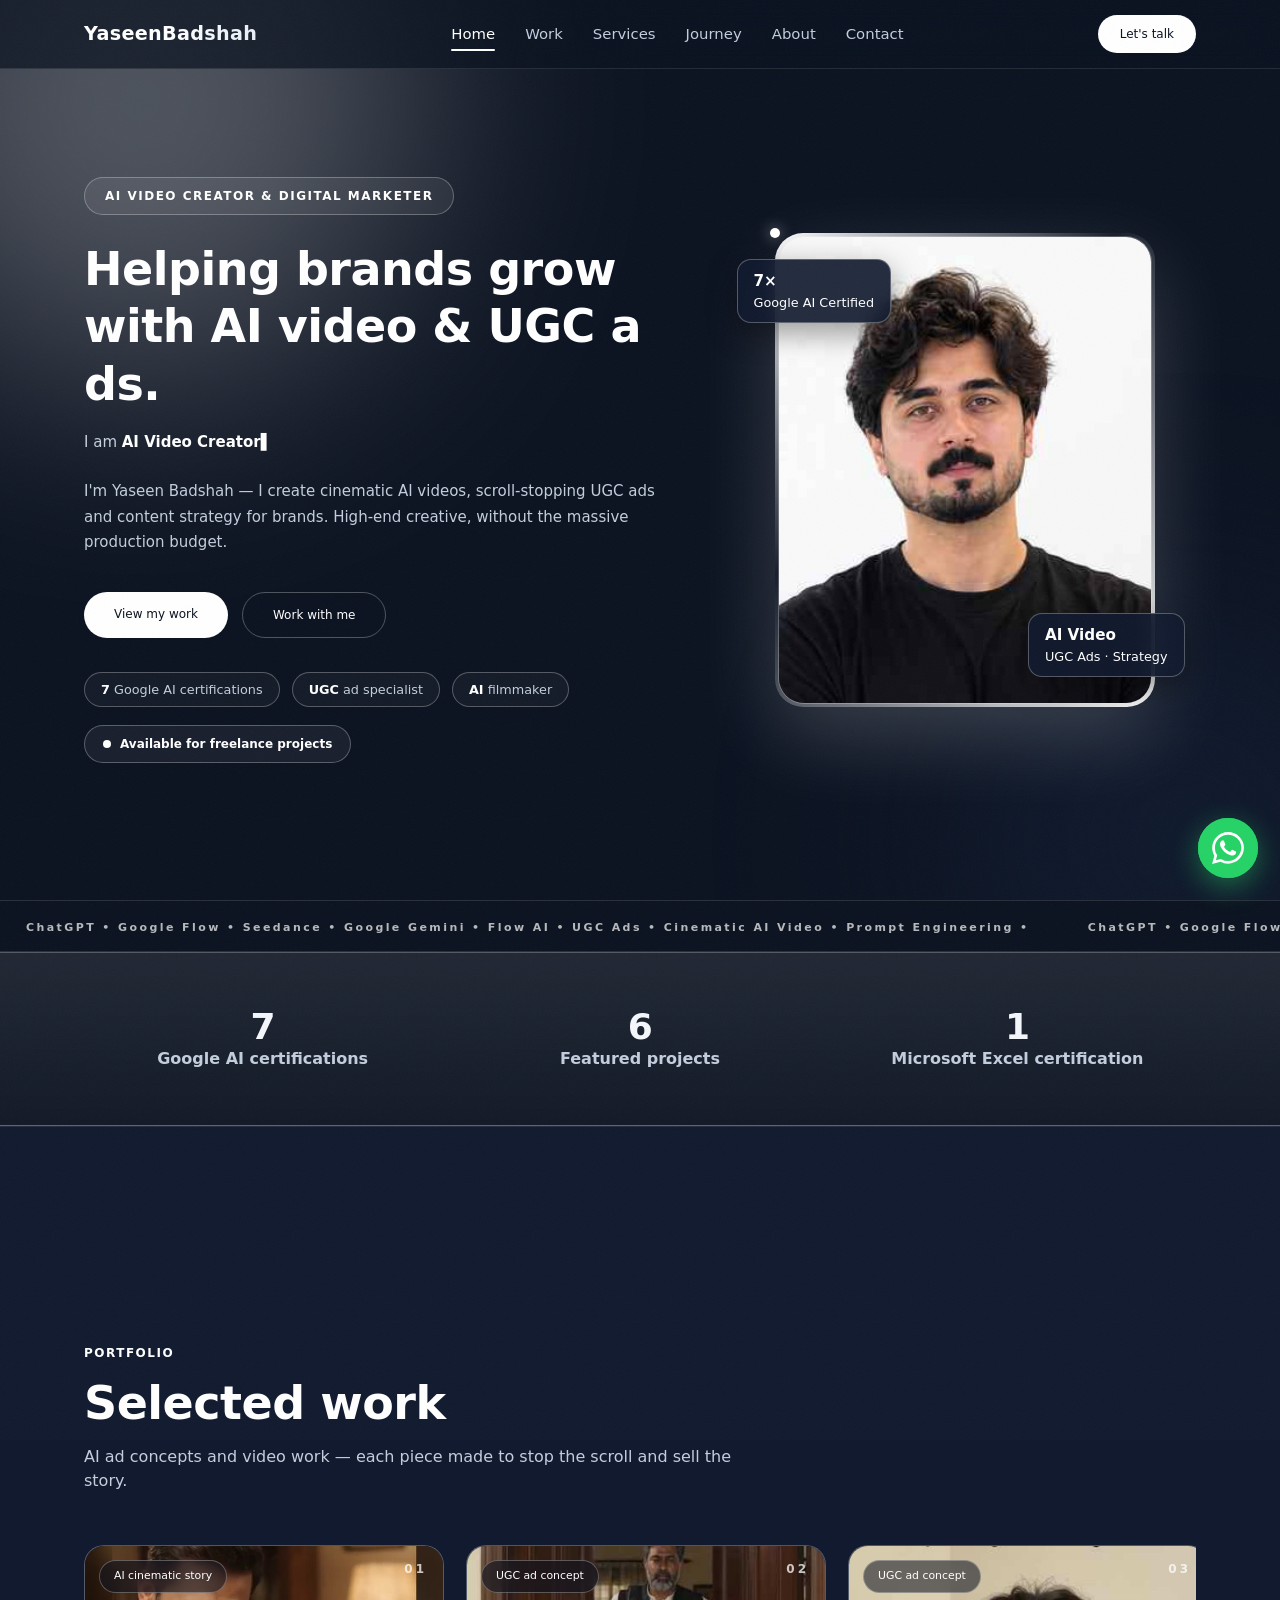
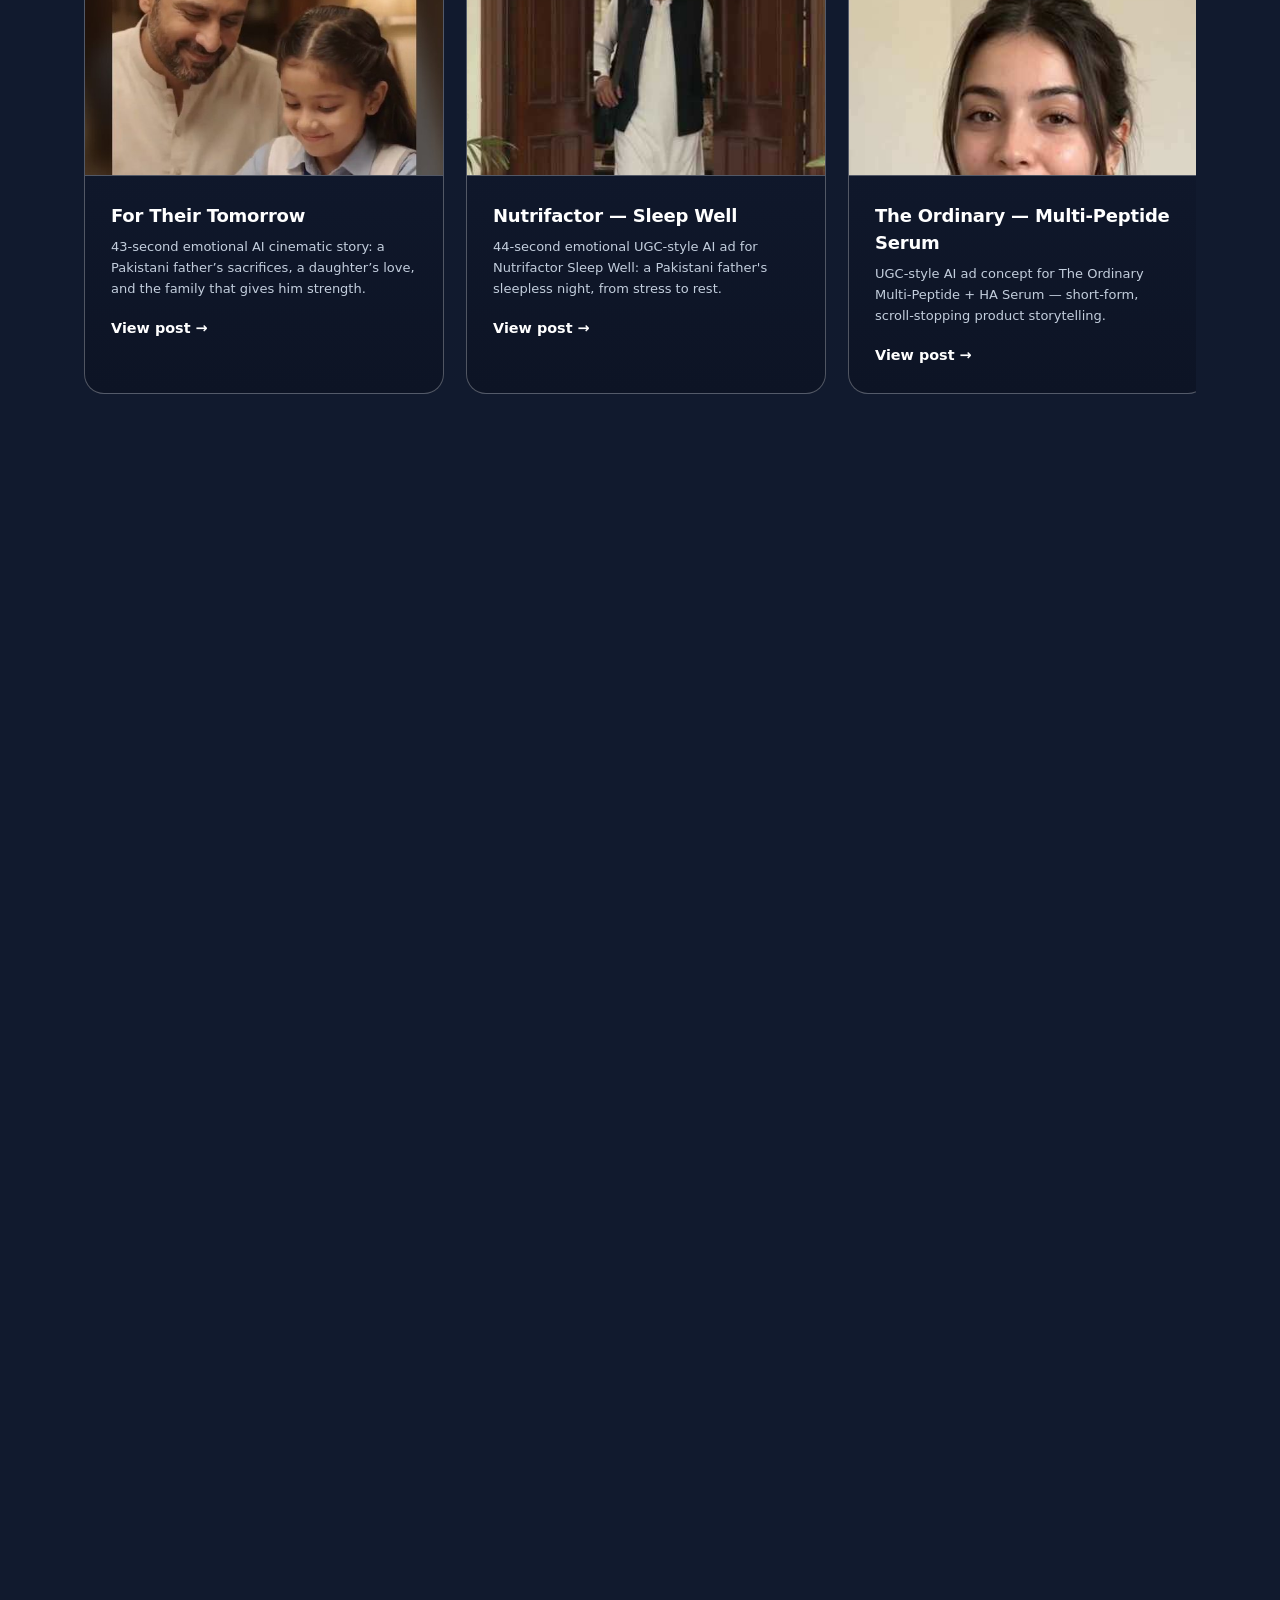
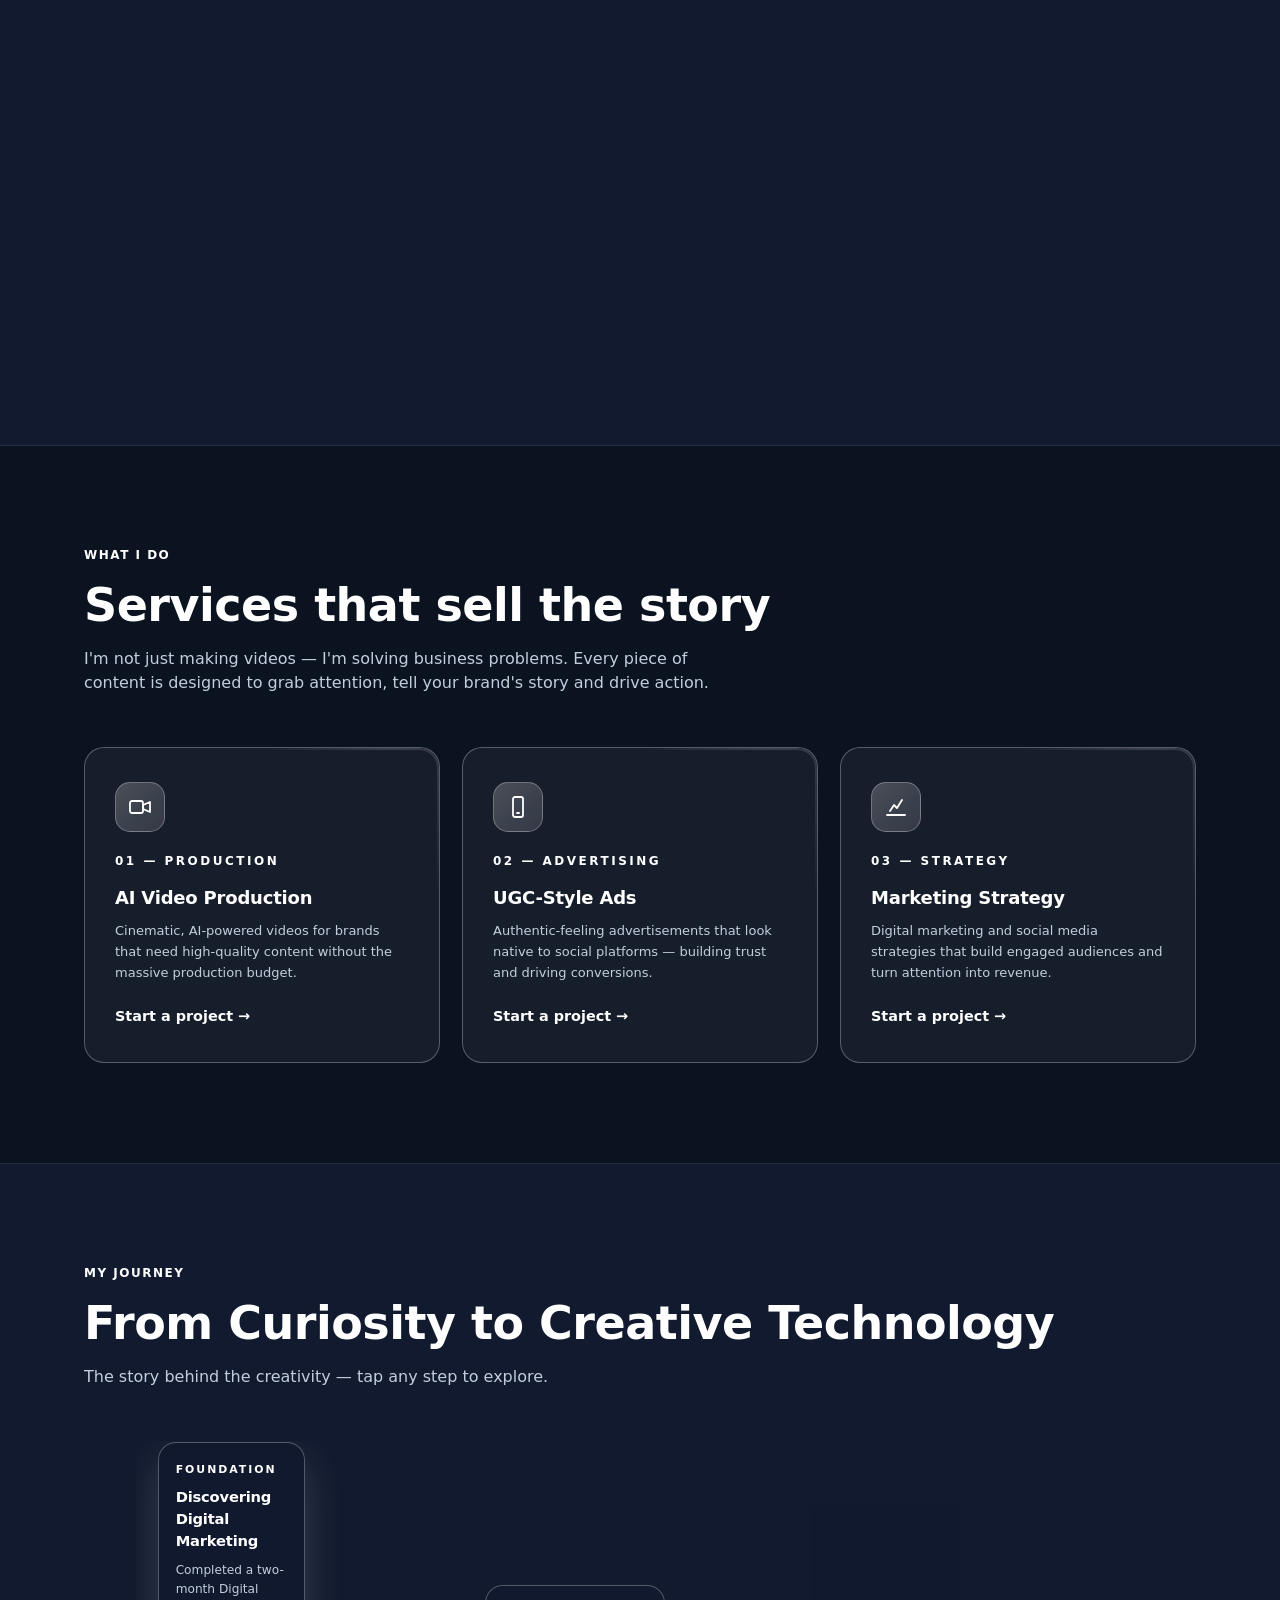
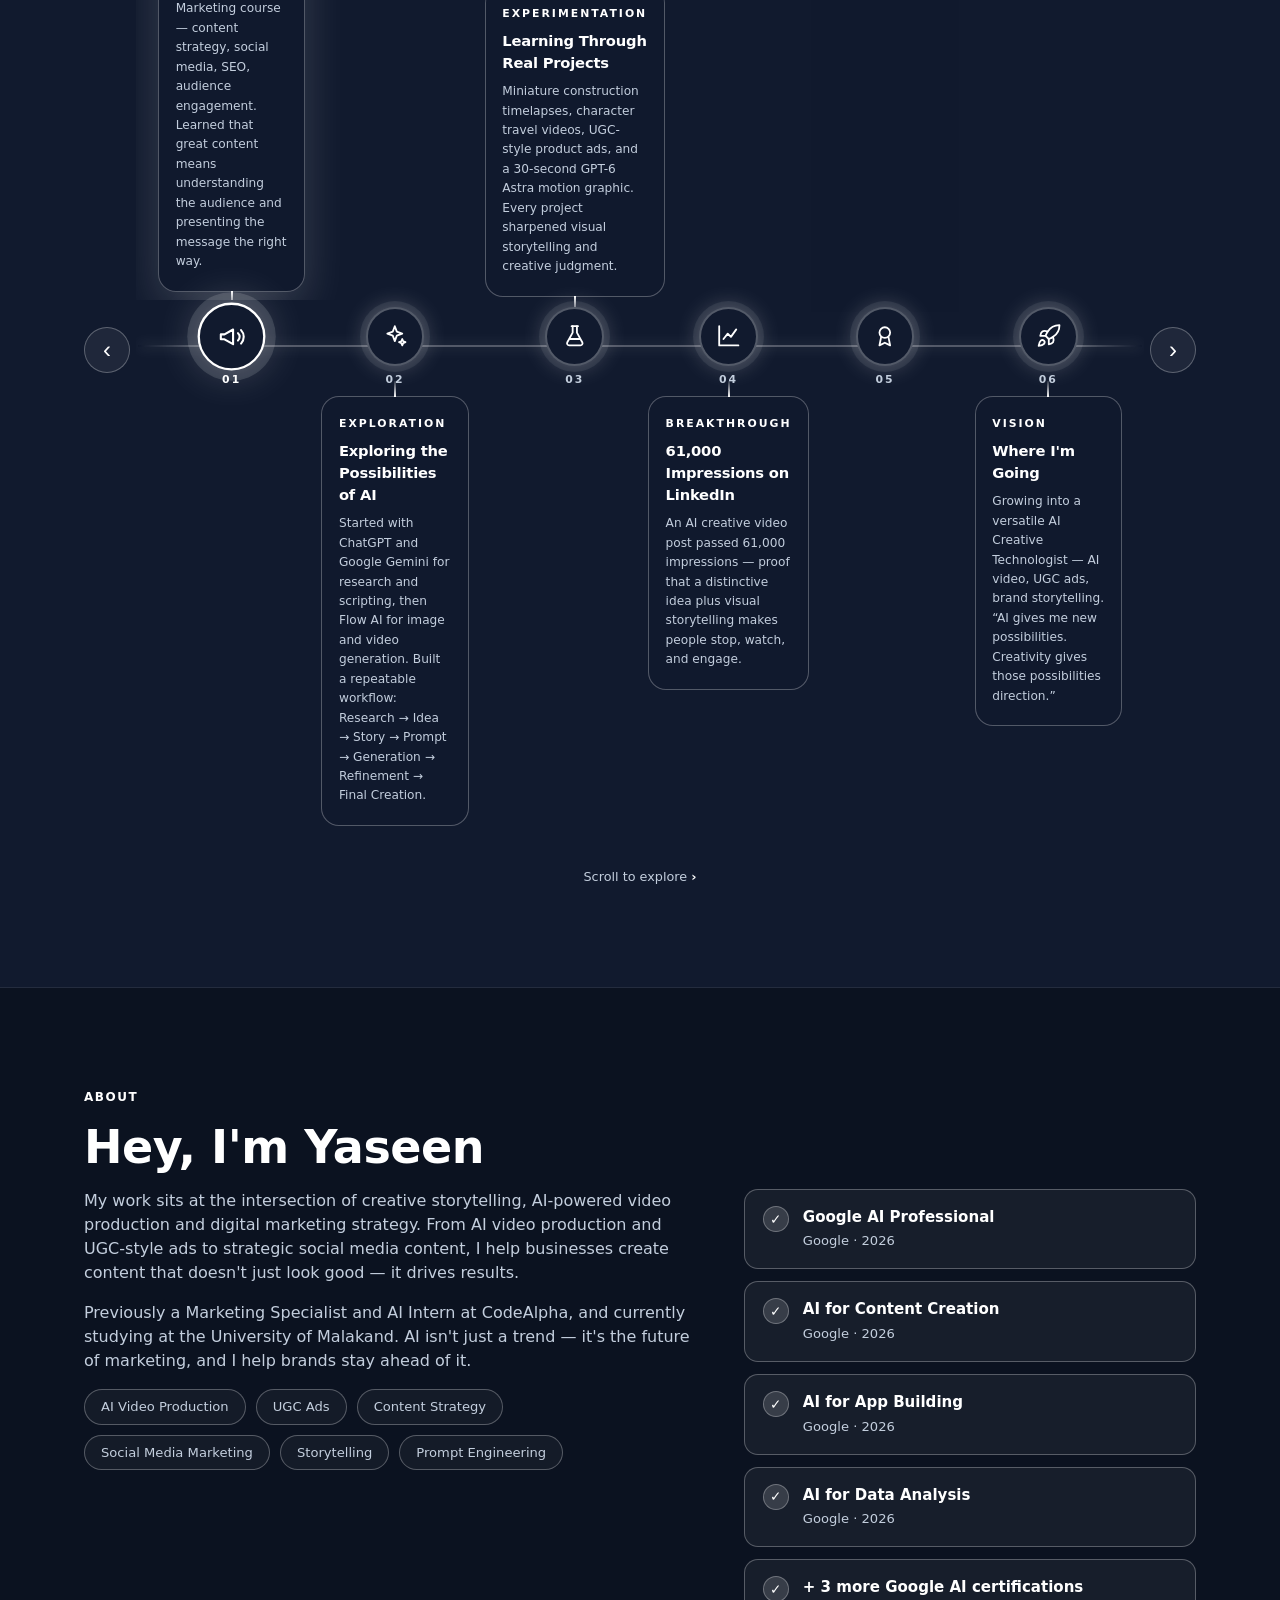
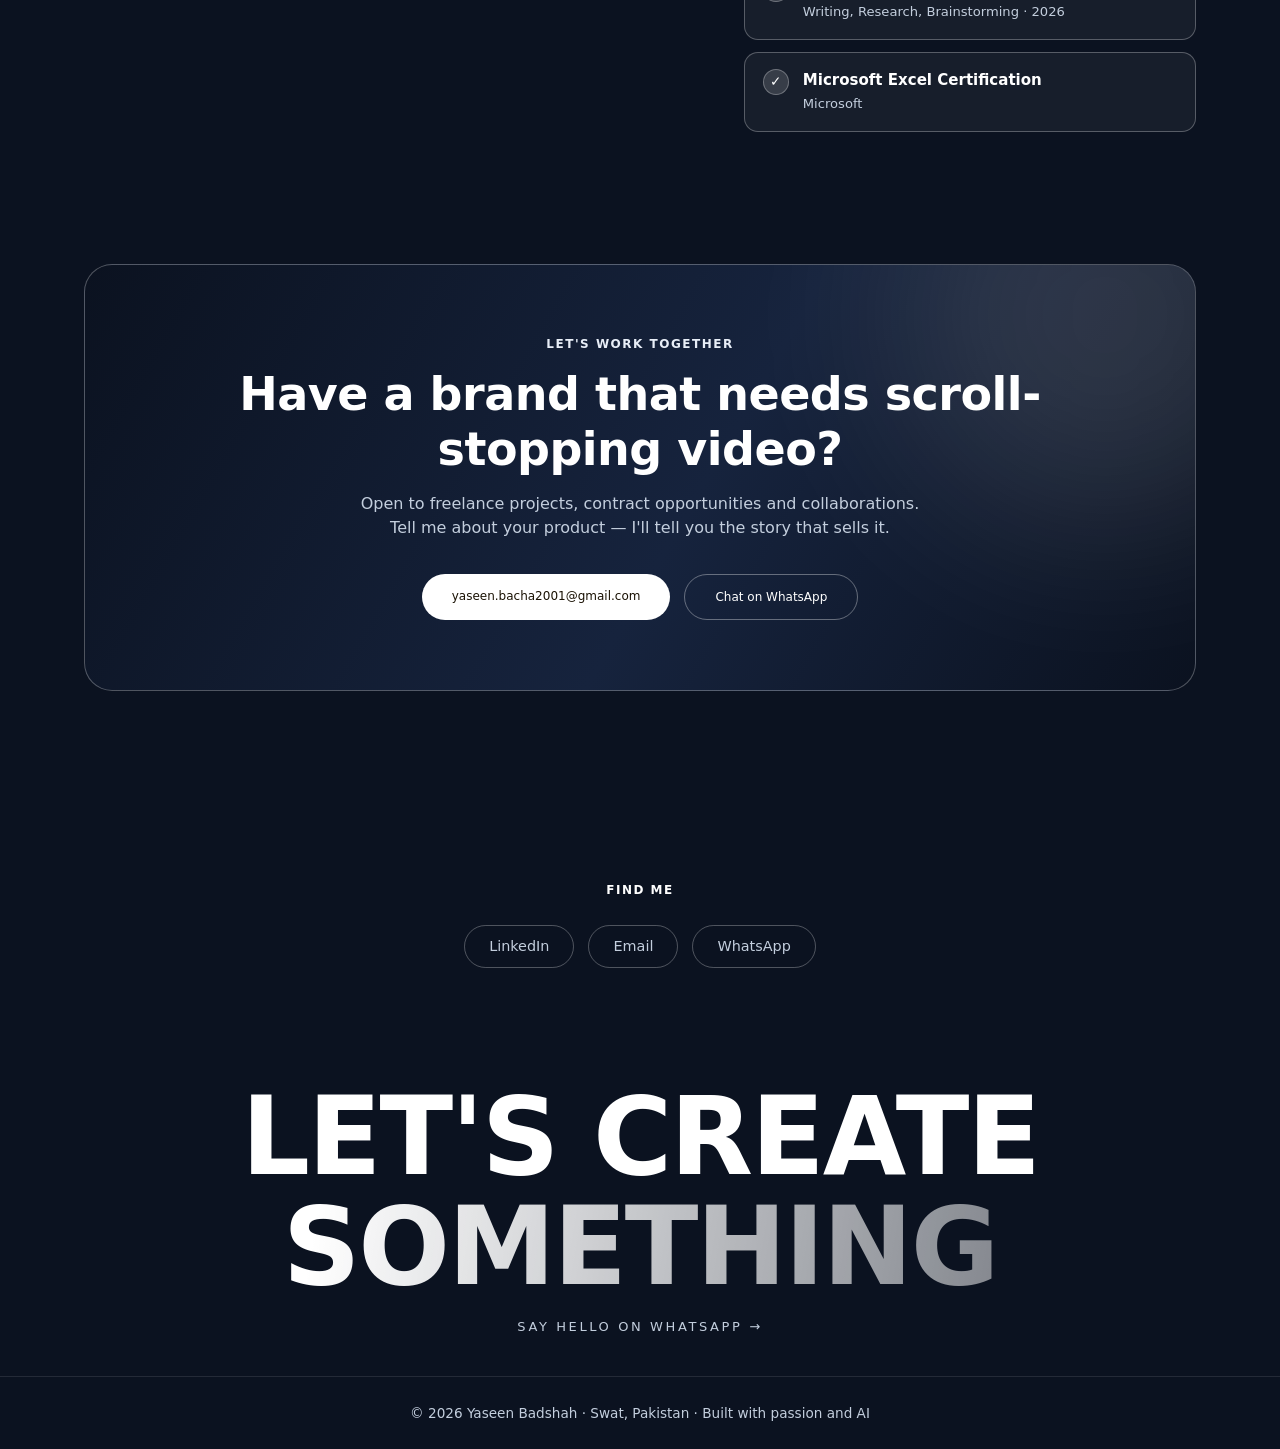
==== commit 0c5f6a36: "Work section: scroll-driven horizontal glide (vertical scroll moves cards)" ====
--- a/index.html
+++ b/index.html
@@ -1 +1 @@
-<!DOCTYPE html><html lang="en"><head><meta charset="UTF-8" /><meta name="viewport" content="width=device-width, initial-scale=1.0" /><title>Yaseen Badshah — AI Video Creator | UGC Ads & Cinematic AI Video</title><meta name="description" content="AI video creator helping brands grow with cinematic AI videos, AI UGC ads and AI product videos. Digital marketing strategy that turns views into customers." /><link rel="canonical" href="https://yaseenbadshahai.github.io/portfolio-website/" /><meta name="robots" content="index, follow" /><meta name="theme-color" content="#0b1220" /><meta property="og:type" content="website" /><meta property="og:site_name" content="Yaseen Badshah — AI Video Creator" /><meta property="og:title" content="Yaseen Badshah — AI Video Creator | UGC Ads & Cinematic AI Video" /><meta property="og:description" content="Cinematic AI videos, AI UGC ads and AI product videos for brands that want to grow." /><meta property="og:url" content="https://yaseenbadshahai.github.io/portfolio-website/" /><meta name="twitter:card" content="summary" /><meta name="twitter:title" content="Yaseen Badshah — AI Video Creator | UGC Ads & Cinematic AI Video" /><meta name="twitter:description" content="Cinematic AI videos, AI UGC ads and AI product videos for brands that want to grow." /><script type="application/ld+json">{"@context":"https://schema.org","@type":"Person","name":"Yaseen Badshah","jobTitle":"AI Video Creator & Digital Marketer","url":"https://yaseenbadshahai.github.io/portfolio-website/","description":"Helps brands grow with cinematic AI videos, AI UGC ads and AI product videos.","knowsAbout":["AI video creation","UGC ads","AI UGC ads","cinematic AI video","AI product video","digital marketing"]}</script><link rel="icon" href="data:image/svg+xml,%3Csvg xmlns='http://www.w3.org/2000/svg' viewBox='0 0 64 64'%3E%3Crect width='64' height='64' rx='14' fill='%230b1220'/%3E%3Ctext x='32' y='44' font-family='Arial' font-size='34' font-weight='bold' fill='white' text-anchor='middle'%3EY%3C/text%3E%3C/svg%3E"><link rel="stylesheet" href="styles.css"></head><body><div id="pb"></div><div class="gr" aria-hidden="true"></div><div class="cd" aria-hidden="true"></div><div class="cr" aria-hidden="true"></div><nav><div class="wrap"><a class="logo" href="#top">Yaseen<span>Badshah</span></a><button class="burger" id="burger" aria-label="Menu">☰</button><div class="links" id="navLinks"><a href="#top">Home</a><a href="#work">Work</a><a href="#services">Services</a><a href="#journey">Journey</a><a href="#about">About</a><a href="#contact">Contact</a></div><a class="btn" href="#contact">Let's talk</a></div></nav><header id="top"><div class="hero-glow hg1"></div><div class="hero-glow hg2"></div><div class="wrap hero-grid"><div><span class="eyebrow reveal">AI Video Creator &amp; Digital Marketer</span><h1 class="reveal">Helping brands grow <span class="grad">with AI video & UGC ads.</span></h1><div class="rl">I am&nbsp;<span id="sc"></span><span class="ct">▌</span></div><p class="sub reveal">I'm Yaseen Badshah — I create cinematic AI videos, scroll-stopping UGC ads and content strategy for brands. High-end creative, without the massive production budget.</p><div class="cta reveal"><a class="btn" href="#work">View my work</a><a class="btn ghost" href="#contact">Work with me</a></div><div class="hero-badges reveal"><span><b>7</b> Google AI certifications</span><span><b>UGC</b> ad specialist</span><span><b>AI</b> filmmaker</span></div><div><span class="av"><i></i>Available for freelance projects</span></div></div><div class="portrait-wrap reveal"><div class="portrait-frame"><span class="orbit-dot" aria-hidden="true"></span><img class="portrait" src="[data-uri]" alt="Yaseen Badshah" /></div><div class="float-card fc1"><b>7×</b>Google AI Certified</div><div class="float-card fc2"><b>AI Video</b>UGC Ads · Strategy</div></div></div></header><div class="mq" aria-hidden="true"><div><span>ChatGPT • Google Flow • Seedance • Google Gemini • Flow AI • UGC Ads • Cinematic AI Video • Prompt Engineering • </span></div></div><div class="stat-band"><div class="wrap"><div class="stat reveal"><b>7</b><span>Google AI certifications</span></div><div class="stat reveal"><b>6</b><span>Featured projects</span></div><div class="stat reveal"><b>1</b><span>Microsoft Excel certification</span></div></div></div><section id="work"><div class="wrap"><div class="eyebrow2 reveal">Portfolio</div><h2 class="reveal">Selected <span class="grad">work</span></h2><p class="lead reveal">AI ad concepts and video work — each piece made to stop the scroll and sell the story.</p><div class="grid2 work-scroll"><a class="work-card reveal" href="https://lnkd.in/p/dkM9ERg8" target="_blank" rel="noopener"><div class="thumb"><img src="[data-uri]" alt="For Their Tomorrow — father and daughter at the table" loading="lazy" /><span class="tag">AI cinematic story</span><span class="viewpill">View case &rarr;</span></div><div class="work-body"><h3>For Their Tomorrow</h3><p>43-second emotional AI cinematic story: a Pakistani father’s sacrifices, a daughter’s love, and the family that gives him strength.</p><span class="go">View post →</span></div></a><a class="work-card reveal" href="https://www.linkedin.com/feed/update/urn:li:activity:7514227326063239168/" target="_blank" rel="noopener"><div class="thumb"><img src="[data-uri]" alt="Nutrifactor Sleep Well ad" loading="lazy" /><span class="tag">UGC ad concept</span><span class="viewpill">View case &rarr;</span></div><div class="work-body"><h3>Nutrifactor — Sleep Well</h3><p>44-second emotional UGC-style AI ad for Nutrifactor Sleep Well: a Pakistani father's sleepless night, from stress to rest.</p><span class="go">View post →</span></div></a><a class="work-card reveal" href="https://www.linkedin.com/feed/update/urn:li:activity:7512495942143627264/" target="_blank" rel="noopener"><div class="thumb"><img src="[data-uri]" alt="The Ordinary serum ad" loading="lazy" /><span class="tag">UGC ad concept</span><span class="viewpill">View case &rarr;</span></div><div class="work-body"><h3>The Ordinary — Multi-Peptide Serum</h3><p>UGC-style AI ad concept for The Ordinary Multi-Peptide + HA Serum — short-form, scroll-stopping product storytelling.</p><span class="go">View post →</span></div></a><a class="work-card reveal" href="https://www.linkedin.com/feed/update/urn:li:activity:7510031796843991040/" target="_blank" rel="noopener"><div class="thumb"><img src="[data-uri]" alt="Hostinger video" loading="lazy" /><span class="tag">UGC video</span><span class="viewpill">View case &rarr;</span></div><div class="work-body"><h3>Hostinger</h3><p>UGC-style marketing video concept for Hostinger — me on camera, a natural creator-led take on AI-powered website building.</p><span class="go">View post →</span></div></a><a class="work-card reveal" href="https://www.linkedin.com/feed/update/urn:li:activity:7514227282723364865/" target="_blank" rel="noopener"><div class="thumb"><img src="[data-uri]" alt="GPT-6 Astra motion graphic" loading="lazy" /><span class="tag">Motion graphics</span><span class="viewpill">View case &rarr;</span></div><div class="work-body"><h3>GPT-6 Astra</h3><p>30-second AI motion-graphic ad concept.</p><span class="go">View post →</span></div></a><a class="work-card reveal" href="https://www.linkedin.com/feed/update/urn:li:activity:7509677001197260800/" target="_blank" rel="noopener"><div class="thumb"><img src="[data-uri]" alt="Shoe brand story" loading="lazy" /><span class="tag">UGC video</span><span class="viewpill">View case &rarr;</span></div><div class="work-body"><h3>Shoe Brand — UGC Video</h3><p>UGC-style AI video ad crafted for a shoe brand campaign.</p><span class="go">View post →</span></div></a><a class="work-card reveal" href="https://www.linkedin.com/feed/update/urn:li:ugcPost:7480361943845781504/" target="_blank" rel="noopener"><div class="thumb"><img src="[data-uri]" alt="John the gorilla travel vlogger" loading="lazy" /><span class="tag">AI vlog series</span><span class="viewpill">View case &rarr;</span></div><div class="work-body"><h3>John — Gorilla Travel Vlogger</h3><p>AI-generated vlog-format video (Veo 3): John the gorilla explores Times Square, NYC.</p><span class="go">View post →</span></div></a></div></div></section><section id="services"><div class="wrap"><div class="eyebrow2 reveal">What I do</div><h2 class="reveal">Services that <span class="grad">sell the story</span></h2><p class="lead reveal">I'm not just making videos — I'm solving business problems. Every piece of content is designed to grab attention, tell your brand's story and drive action.</p><div class="grid3"><div class="card reveal"><div class="icon"><svg viewBox="0 0 24 24"><rect x="2" y="6" width="13" height="12" rx="2"/><path d="M15 10l7-3v10l-7-3z"/></svg></div><span class="tagline">01 — Production</span><h3>AI Video Production</h3><p>Cinematic, AI-powered videos for brands that need high-quality content without the massive production budget.</p><a class="go" href="#contact">Start a project →</a></div><div class="card reveal"><div class="icon"><svg viewBox="0 0 24 24"><rect x="7" y="2" width="10" height="20" rx="2"/><path d="M11 18h2"/></svg></div><span class="tagline">02 — Advertising</span><h3>UGC-Style Ads</h3><p>Authentic-feeling advertisements that look native to social platforms — building trust and driving conversions.</p><a class="go" href="#contact">Start a project →</a></div><div class="card reveal"><div class="icon"><svg viewBox="0 0 24 24"><path d="M3 20h18"/><path d="M6 16l4-6 3 3 5-8"/></svg></div><span class="tagline">03 — Strategy</span><h3>Marketing Strategy</h3><p>Digital marketing and social media strategies that build engaged audiences and turn attention into revenue.</p><a class="go" href="#contact">Start a project →</a></div></div></div></section><section id="journey"><div class="wrap"><div class="eyebrow2 reveal">My Journey</div><h2 class="reveal">From Curiosity to <span class="grad">Creative Technology</span></h2><p class="lead reveal">The story behind the creativity — tap any step to explore.</p><div class="journey reveal"><button class="j-arrow j-prev" aria-label="Scroll journey left">&#8249;</button><div class="j-scroll" id="jScroll"><div class="j-strip"><div class="j-line" aria-hidden="true"></div><div class="j-item"><div class="j-slot j-above"><div class="j-card"><span class="j-tag">Foundation</span><h3>Discovering Digital Marketing</h3><p>Completed a two-month Digital Marketing course — content strategy, social media, SEO, audience engagement. Learned that great content means understanding the audience and presenting the message the right way.</p></div></div><button class="j-node" aria-label="Step 1: Discovering Digital Marketing"><span class="j-ring"><svg viewBox="0 0 24 24"><path d="M3 10v4h3l7 4V6l-7 4H3z"/><path d="M17 9a4 4 0 010 6"/><path d="M19.5 6.5a8 8 0 010 11"/></svg></span><span class="j-num">01</span></button><div class="j-slot j-below"></div></div><div class="j-item"><div class="j-slot j-above"></div><button class="j-node" aria-label="Step 2: Exploring the Possibilities of AI"><span class="j-ring"><svg viewBox="0 0 24 24"><path d="M12 3l1.9 5.1L19 10l-5.1 1.9L12 17l-1.9-5.1L5 10l5.1-1.9L12 3z"/><path d="M19 15l.9 2.1L22 18l-2.1.9L19 21l-.9-2.1L16 18l2.1-.9L19 15z"/></svg></span><span class="j-num">02</span></button><div class="j-slot j-below"><div class="j-card"><span class="j-tag">Exploration</span><h3>Exploring the Possibilities of AI</h3><p>Started with ChatGPT and Google Gemini for research and scripting, then Flow AI for image and video generation. Built a repeatable workflow: Research &rarr; Idea &rarr; Story &rarr; Prompt &rarr; Generation &rarr; Refinement &rarr; Final Creation.</p></div></div></div><div class="j-item"><div class="j-slot j-above"><div class="j-card"><span class="j-tag">Experimentation</span><h3>Learning Through Real Projects</h3><p>Miniature construction timelapses, character travel videos, UGC-style product ads, and a 30-second GPT-6 Astra motion graphic. Every project sharpened visual storytelling and creative judgment.</p></div></div><button class="j-node" aria-label="Step 3: Learning Through Real Projects"><span class="j-ring"><svg viewBox="0 0 24 24"><path d="M9 3h6"/><path d="M10 3v6l-5 9a2 2 0 001.8 3h10.4a2 2 0 001.8-3l-5-9V3"/><path d="M7.5 15h9"/></svg></span><span class="j-num">03</span></button><div class="j-slot j-below"></div></div><div class="j-item"><div class="j-slot j-above"></div><button class="j-node" aria-label="Step 4: 61,000 Impressions on LinkedIn"><span class="j-ring"><svg viewBox="0 0 24 24"><path d="M3 3v18h18"/><path d="M7 15l4-5 3 3 5-7"/></svg></span><span class="j-num">04</span></button><div class="j-slot j-below"><div class="j-card"><span class="j-tag gold">Breakthrough</span><h3>61,000 Impressions on LinkedIn</h3><p>An AI creative video post passed 61,000 impressions — proof that a distinctive idea plus visual storytelling makes people stop, watch, and engage.</p></div></div></div><div class="j-item"><div class="j-slot j-above"><div class="j-card"><span class="j-tag">Credentials</span><h3>Developing Professional Skills</h3><p>Google AI Professional credential, AI internship with CodeAlpha (July 2026), and Microsoft Excel training via NVTTI — combining creativity with research and analytical thinking.</p></div></div><button class="j-node" aria-label="Step 5: Developing Professional Skills"><span class="j-ring"><svg viewBox="0 0 24 24"><circle cx="12" cy="9" r="5"/><path d="M8.5 13.5L7 21l5-2.5L17 21l-1.5-7.5"/></svg></span><span class="j-num">05</span></button><div class="j-slot j-below"></div></div><div class="j-item"><div class="j-slot j-above"></div><button class="j-node" aria-label="Step 6: Where I'm Going"><span class="j-ring"><svg viewBox="0 0 24 24"><path d="M4.5 16.5c-1.5 1.26-2 5-2 5s3.74-.5 5-2c.71-.84.7-2.13-.09-2.91a2.18 2.18 0 0 0-2.91-.09z"/><path d="m12 15-3-3a22 22 0 0 1 2-3.95A12.88 12.88 0 0 1 22 2c0 2.72-.78 7.5-6 11a22.35 22.35 0 0 1-4 2z"/><path d="M9 12H4s.55-3.03 2-4c1.62-1.08 5 0 5 0"/><path d="M12 15v5s3.03-.55 4-2c1.08-1.62 0-5 0-5"/></svg></span><span class="j-num">06</span></button><div class="j-slot j-below"><div class="j-card"><span class="j-tag">Vision</span><h3>Where I'm Going</h3><p>Growing into a versatile AI Creative Technologist — AI video, UGC ads, brand storytelling. &ldquo;AI gives me new possibilities. Creativity gives those possibilities direction.&rdquo;</p></div></div></div></div></div><button class="j-arrow j-next" aria-label="Scroll journey right">&#8250;</button></div><div class="j-hint reveal">Scroll to explore <span>&#8250;</span></div></div></section><section id="about"><div class="wrap"><div class="eyebrow2 reveal">About</div><h2 class="reveal">Hey, I'm <span class="grad">Yaseen</span></h2><div class="about-grid"><div class="reveal"><p>My work sits at the intersection of creative storytelling, AI-powered video production and digital marketing strategy. From AI video production and UGC-style ads to strategic social media content, I help businesses create content that doesn't just look good — it drives results.</p><p>Previously a Marketing Specialist and AI Intern at CodeAlpha, and currently studying at the University of Malakand. AI isn't just a trend — it's the future of marketing, and I help brands stay ahead of it.</p><div class="pill-list"><span class="pill">AI Video Production</span><span class="pill">UGC Ads</span><span class="pill">Content Strategy</span><span class="pill">Social Media Marketing</span><span class="pill">Storytelling</span><span class="pill">Prompt Engineering</span></div></div><div class="reveal"><div class="cert"><div class="tick">✓</div><div><b>Google AI Professional</b><span>Google · 2026</span></div></div><div class="cert"><div class="tick">✓</div><div><b>AI for Content Creation</b><span>Google · 2026</span></div></div><div class="cert"><div class="tick">✓</div><div><b>AI for App Building</b><span>Google · 2026</span></div></div><div class="cert"><div class="tick">✓</div><div><b>AI for Data Analysis</b><span>Google · 2026</span></div></div><div class="cert"><div class="tick">✓</div><div><b>+ 3 more Google AI certifications</b><span>Writing, Research, Brainstorming · 2026</span></div></div><div class="cert"><div class="tick">✓</div><div><b>Microsoft Excel Certification</b><span>Microsoft</span></div></div></div></div></div></section><section class="cta-band" id="contact" style="padding-top:20px"><div class="wrap"><div class="cta-box reveal"><div class="eyebrow2" style="color:#e8eef7">Let's work together</div><h2>Have a brand that needs <span class="grad">scroll-stopping video?</span></h2><p>Open to freelance projects, contract opportunities and collaborations. Tell me about your product — I'll tell you the story that sells it.</p><div class="cta-row"><a class="btn gold" href="https://mail.google.com/mail/?view=cm&fs=1&to=yaseen.bacha2001@gmail.com" target="_blank" rel="noopener">yaseen.bacha2001@gmail.com</a><a class="btn ghost" style="border-color:rgba(255,255,255,.35);color:#fff" href="https://wa.me/923460496038" target="_blank" rel="noopener">Chat on WhatsApp</a></div></div></div></section><div class="contact-mini"><div class="wrap"><div class="eyebrow2 reveal">Find me</div><div class="socials reveal"><a href="https://www.linkedin.com/in/yaseen-badshah-25114a260/" target="_blank" rel="noopener">LinkedIn</a><a href="https://mail.google.com/mail/?view=cm&fs=1&to=yaseen.bacha2001@gmail.com" target="_blank" rel="noopener">Email</a><a href="https://wa.me/923460496038" target="_blank" rel="noopener">WhatsApp</a></div></div></div><a class="gt" href="https://wa.me/923460496038" target="_blank" rel="noopener"><b>LET'S CREATE SOMETHING</b><small>SAY HELLO ON WHATSAPP →</small></a><footer>© 2026 Yaseen Badshah · Swat, Pakistan · Built with passion and AI</footer><button id="toTop" aria-label="Back to top"><svg viewBox="0 0 36 36" aria-hidden="true"><circle class="tt-bg" cx="18" cy="18" r="15.5"/><circle class="tt-ring" cx="18" cy="18" r="15.5"/></svg><span class="tt-arrow">&uarr;</span></button><a class="wa-float" href="https://wa.me/923460496038" target="_blank" rel="noopener" aria-label="Chat on WhatsApp"><svg xmlns="http://www.w3.org/2000/svg" viewBox="0 0 24 24"><path d="M17.472 14.382c-.297-.149-1.758-.867-2.03-.967-.273-.099-.471-.148-.67.15-.197.297-.767.966-.94 1.164-.173.199-.347.223-.644.075-.297-.15-1.255-.463-2.39-1.475-.883-.788-1.48-1.761-1.653-2.059-.173-.297-.018-.458.13-.606.134-.133.298-.347.446-.52.149-.174.198-.298.298-.497.099-.198.05-.371-.025-.52-.075-.149-.669-1.612-.916-2.207-.242-.579-.487-.5-.669-.51-.173-.008-.371-.01-.57-.01-.198 0-.52.074-.792.372-.272.297-1.04 1.016-1.04 2.479 0 1.462 1.065 2.875 1.213 3.074.149.198 2.096 3.2 5.077 4.487.709.306 1.262.489 1.694.625.712.227 1.36.195 1.871.118.571-.085 1.758-.719 2.006-1.413.248-.694.248-1.289.173-1.413-.074-.124-.272-.198-.57-.347m-5.421 7.403h-.004a9.87 9.87 0 01-5.031-1.378l-.361-.214-3.741.982.998-3.648-.235-.374a9.86 9.86 0 01-1.51-5.26c.001-5.45 4.436-9.884 9.888-9.884 2.64 0 5.122 1.03 6.988 2.898a9.825 9.825 0 012.893 6.994c-.003 5.45-4.437 9.884-9.885 9.884m8.413-18.297A11.815 11.815 0 0012.05 0C5.495 0 .16 5.335.157 11.892c0 2.096.547 4.142 1.588 5.945L.057 24l6.305-1.654a11.882 11.882 0 005.683 1.448h.005c6.554 0 11.89-5.335 11.893-11.893a11.821 11.821 0 00-3.48-8.413Z"/></svg></a><script>document.body.classList.add('ready');var mq=document.querySelector('.mq div');if(mq){mq.innerHTML+=mq.innerHTML;}var reduceMotion = window.matchMedia('(prefers-reduced-motion: reduce)').matches;var burger = document.getElementById('burger');var navLinks = document.getElementById('navLinks');if (burger && navLinks) {burger.addEventListener('click', function(){ navLinks.classList.toggle('open'); });navLinks.querySelectorAll('a').forEach(function(a){a.addEventListener('click', function(){ navLinks.classList.remove('open'); });});}document.querySelectorAll('.grid3, .grid2').forEach(function(grid){Array.prototype.forEach.call(grid.children, function(el, i){el.style.transitionDelay = (i * 90) + 'ms';});});var io = new IntersectionObserver(function(es){es.forEach(function(e){if (e.isIntersecting) { e.target.classList.add('in'); io.unobserve(e.target); }});}, {threshold:.12});document.querySelectorAll('.reveal').forEach(function(el){ if (!el.closest('header')) io.observe(el); });var nav = document.querySelector('nav');var secIds = ['top','work','services','journey','about','contact'];var linkEls = Array.prototype.slice.call(document.querySelectorAll('#navLinks a'));var ticking = false;function onScroll(){var y = window.scrollY || window.pageYOffset;nav.classList.toggle('scrolled', y > 40);var cur = '';secIds.forEach(function(id){var s = document.getElementById(id);if (s && s.getBoundingClientRect().top < window.innerHeight * .4) cur = id;});linkEls.forEach(function(a){a.classList.toggle('active', a.getAttribute('href') === '#' + cur);});var tt = document.getElementById('toTop');if (tt){tt.classList.toggle('show', y > 600);var dh = document.documentElement.scrollHeight - window.innerHeight;var pr = dh > 0 ? Math.min(y / dh, 1) : 0;var ring = tt.querySelector('.tt-ring');if (ring) ring.style.strokeDashoffset = (97.4 * (1 - pr)).toFixed(1);}ticking = false;}window.addEventListener('scroll', function(){if (!ticking) { window.requestAnimationFrame(onScroll); ticking = true; }}, {passive:true});onScroll();var toTopBtn = document.getElementById('toTop');if (toTopBtn) toTopBtn.addEventListener('click', function(){window.scrollTo({top:0, behavior: reduceMotion ? 'auto' : 'smooth'});});var jScroll = document.getElementById('jScroll');if (jScroll) {var jNodes = Array.prototype.slice.call(document.querySelectorAll('.j-node'));function activateJourney(i){jNodes.forEach(function(n, k){var on = (k === i);n.classList.toggle('active', on);var card = n.parentElement.querySelector('.j-card');if (card) card.classList.toggle('lit', on);});}var autoTimer = null, resumeTimer = null, dragging = false, dragMoved = 0;var dragStartX = 0, dragStartL = 0;function jMax(){ return jScroll.scrollWidth - jScroll.clientWidth; }function startAuto(){if (reduceMotion || autoTimer) return;autoTimer = setInterval(function(){if (dragging) return;var max = jMax();if (max <= 4) return;var next = jScroll.scrollLeft + 2;if (next >= max - 2) { jScroll.scrollTo({left:0}); }else { jScroll.scrollLeft = next; }}, 32);}function stopAuto(){if (autoTimer){ clearInterval(autoTimer); autoTimer = null; }}function pauseAuto(ms){stopAuto();if (resumeTimer) clearTimeout(resumeTimer);if (!reduceMotion) resumeTimer = setTimeout(startAuto, ms || 4000);}Array.prototype.forEach.call(document.querySelectorAll('.j-arrow'), function(btn){btn.addEventListener('click', function(){jScroll.scrollBy({left:(btn.classList.contains('j-next') ? 1 : -1) * 300, behavior:'smooth'});pauseAuto(5000);});});jNodes.forEach(function(n, i){n.addEventListener('click', function(){ activateJourney(i); pauseAuto(8000); });});activateJourney(0);var journeyBox = jScroll.closest('.journey');if (journeyBox){journeyBox.addEventListener('mouseenter', stopAuto);journeyBox.addEventListener('mouseleave', function(){ pauseAuto(1500); });}jScroll.addEventListener('touchstart', function(){ pauseAuto(6000); }, {passive:true});jScroll.addEventListener('pointerdown', function(e){if (e.pointerType !== 'mouse' || e.button !== 0) return;dragging = true; dragMoved = 0;dragStartX = e.clientX; dragStartL = jScroll.scrollLeft;jScroll.classList.add('dragging');pauseAuto(6000);});window.addEventListener('pointermove', function(e){if (!dragging) return;var dx = e.clientX - dragStartX;if (Math.abs(dx) > dragMoved) dragMoved = Math.abs(dx);jScroll.scrollLeft = dragStartL - dx;});window.addEventListener('pointerup', function(){if (!dragging) return;dragging = false;jScroll.classList.remove('dragging');if (dragMoved > 8){var swallow = function(ev){ ev.stopPropagation(); ev.preventDefault(); };jScroll.addEventListener('click', swallow, true);setTimeout(function(){ jScroll.removeEventListener('click', swallow, true); }, 60);}pauseAuto(6000);});startAuto();}var fine=matchMedia('(pointer:fine)').matches,RM=reduceMotion;if(!RM&&fine){document.documentElement.style.scrollBehavior='auto';var sy=scrollY,ty=sy,rS=0;function TS(){sy+=(ty-sy)*.13;if(Math.abs(ty-sy)<.6){sy=ty;rS=0;scrollTo(0,sy);return}scrollTo(0,sy);rS=requestAnimationFrame(TS)}addEventListener('wheel',function(e){if(e.ctrlKey)return;var m=document.documentElement,w=m.scrollHeight-innerHeight;if(w<=0)return;ty=Math.min(w,Math.max(0,ty+e.deltaY*(e.deltaMode?16:1)));if(!rS)rS=requestAnimationFrame(TS);e.preventDefault()},{passive:false});addEventListener('scroll',function(){if(!rS){sy=scrollY;ty=sy}},{passive:true});document.querySelectorAll('a[href^="#"]').forEach(function(a){a.addEventListener('click',function(e){var h=a.getAttribute('href');if(h.length<2)return;var t=document.querySelector(h);if(!t)return;e.preventDefault();ty=Math.max(0,Math.min(document.documentElement.scrollHeight-innerHeight,t.getBoundingClientRect().top+sy-80));if(!rS)rS=requestAnimationFrame(TS);navLinks.classList.remove('open')})});addEventListener('click',function(e){if(e.target.closest&&e.target.closest('#toTop')){e.stopPropagation();e.preventDefault();ty=0;if(!rS)rS=requestAnimationFrame(TS)}},true);}var pb=document.getElementById('pb');if(pb)addEventListener('scroll',function(){var d=document.documentElement.scrollHeight-innerHeight;pb.style.transform='scaleX('+(d>0?scrollY/d:0)+')'},{passive:true});if(!RM&&fine){var cd=document.querySelector('.cd'),cr=document.querySelector('.cr');if(cd&&cr){document.documentElement.classList.add('cur');var mx=innerWidth/2,my=innerHeight/2,rx=mx,ry=my;addEventListener('mousemove',function(e){mx=e.clientX;my=e.clientY;cd.style.opacity=cr.style.opacity=1;cd.style.transform='translate('+mx+'px,'+my+'px) translate(-50%,-50%)'});(function LP(){rx+=(mx-rx)*.17;ry+=(my-ry)*.17;cr.style.transform='translate('+rx+'px,'+ry+'px) translate(-50%,-50%)';requestAnimationFrame(LP)})();document.querySelectorAll('a,button,.j-node').forEach(function(el){el.addEventListener('mouseenter',function(){cr.classList.add('b')});el.addEventListener('mouseleave',function(){cr.classList.remove('b')})});document.querySelectorAll('.work-card').forEach(function(el){el.addEventListener('mouseenter',function(){cr.classList.add('v');cr.textContent='VIEW'});el.addEventListener('mouseleave',function(){cr.classList.remove('v');cr.textContent=''})});var wr=document.querySelector('.work-scroll');if(wr){wr.addEventListener('wheel',function(e){if(Math.abs(e.deltaY)>Math.abs(e.deltaX)){var mx=wr.scrollWidth-wr.clientWidth;if((e.deltaY>0&&wr.scrollLeft<mx-1)||(e.deltaY<0&&wr.scrollLeft>0)){e.preventDefault();wr.scrollLeft+=e.deltaY}}},{passive:false});var dg=false,sx=0,sl=0;wr.addEventListener('pointerdown',function(e){if(e.pointerType!=='mouse')return;dg=true;sx=e.clientX;sl=wr.scrollLeft;wr.classList.add('dg')});window.addEventListener('pointermove',function(e){if(!dg)return;wr.scrollLeft=sl-(e.clientX-sx)});window.addEventListener('pointerup',function(){dg=false;wr.classList.remove('dg')});}}}if(!RM&&fine){document.querySelectorAll('.cta .btn,.cta-box .btn,.gt,.wa-float').forEach(function(b){b.addEventListener('mousemove',function(e){var r=b.getBoundingClientRect(),x=e.clientX-r.left-r.width/2,y=e.clientY-r.top-r.height/2;b.style.transform='translate('+(x*.22).toFixed(1)+'px,'+(y*.22).toFixed(1)+'px)'});b.addEventListener('mouseleave',function(){b.style.transition='transform .45s cubic-bezier(.2,.7,.2,1)';b.style.transform='';setTimeout(function(){b.style.transition=''},450)})})}var h1=document.querySelector('header h1');if(h1&&!RM){h1.classList.remove('reveal');h1.classList.add('cs');(function sp(el){Array.prototype.slice.call(el.childNodes).forEach(function(n){if(n.nodeType===3){var f=document.createDocumentFragment();n.textContent.split('').forEach(function(c){var s=document.createElement('span');s.className='ch';s.innerHTML=c===' '?'&nbsp;':c;f.appendChild(s)});el.replaceChild(f,n)}else if(n.nodeType===1)sp(n)})})(h1);var k=0;h1.querySelectorAll('.ch').forEach(function(c){c.style.transitionDelay=(k*20)+'ms';k++});requestAnimationFrame(function(){requestAnimationFrame(function(){h1.classList.add('ci')})});}var sc=document.getElementById('sc');if(sc&&!RM){var roles=['AI Video Creator','UGC Ads Specialist','Creative Technologist','Digital Marketer'],gl='!<>-_/[]{}=+*^?#',ri=0;(function play(t){var m=t.length,f=0,iv=setInterval(function(){var o='',dn=true;for(var i=0;i<m;i++){if(i<f/2)o+=t[i];else{dn=false;o+=t[i]===' '?' ':(Math.random()<.4?t[i]:gl[Math.random()*gl.length|0])}}sc.textContent=o;f++;if(dn&&f>m*2+12){clearInterval(iv);setTimeout(function(){ri=(ri+1)%roles.length;play(roles[ri])},2300)}},42)})(roles[0]);}</script></body></html>+<!DOCTYPE html><html lang="en"><head><meta charset="UTF-8" /><meta name="viewport" content="width=device-width, initial-scale=1.0" /><title>Yaseen Badshah — AI Video Creator | UGC Ads & Cinematic AI Video</title><meta name="description" content="AI video creator helping brands grow with cinematic AI videos, AI UGC ads and AI product videos. Digital marketing strategy that turns views into customers." /><link rel="canonical" href="https://yaseenbadshahai.github.io/portfolio-website/" /><meta name="robots" content="index, follow" /><meta name="theme-color" content="#0b1220" /><meta property="og:type" content="website" /><meta property="og:site_name" content="Yaseen Badshah — AI Video Creator" /><meta property="og:title" content="Yaseen Badshah — AI Video Creator | UGC Ads & Cinematic AI Video" /><meta property="og:description" content="Cinematic AI videos, AI UGC ads and AI product videos for brands that want to grow." /><meta property="og:url" content="https://yaseenbadshahai.github.io/portfolio-website/" /><meta name="twitter:card" content="summary" /><meta name="twitter:title" content="Yaseen Badshah — AI Video Creator | UGC Ads & Cinematic AI Video" /><meta name="twitter:description" content="Cinematic AI videos, AI UGC ads and AI product videos for brands that want to grow." /><script type="application/ld+json">{"@context":"https://schema.org","@type":"Person","name":"Yaseen Badshah","jobTitle":"AI Video Creator & Digital Marketer","url":"https://yaseenbadshahai.github.io/portfolio-website/","description":"Helps brands grow with cinematic AI videos, AI UGC ads and AI product videos.","knowsAbout":["AI video creation","UGC ads","AI UGC ads","cinematic AI video","AI product video","digital marketing"]}</script><link rel="icon" href="data:image/svg+xml,%3Csvg xmlns='http://www.w3.org/2000/svg' viewBox='0 0 64 64'%3E%3Crect width='64' height='64' rx='14' fill='%230b1220'/%3E%3Ctext x='32' y='44' font-family='Arial' font-size='34' font-weight='bold' fill='white' text-anchor='middle'%3EY%3C/text%3E%3C/svg%3E"><link rel="stylesheet" href="styles.css"></head><body><div id="pb"></div><div class="gr" aria-hidden="true"></div><div class="cd" aria-hidden="true"></div><div class="cr" aria-hidden="true"></div><nav><div class="wrap"><a class="logo" href="#top">Yaseen<span>Badshah</span></a><button class="burger" id="burger" aria-label="Menu">☰</button><div class="links" id="navLinks"><a href="#top">Home</a><a href="#work">Work</a><a href="#services">Services</a><a href="#journey">Journey</a><a href="#about">About</a><a href="#contact">Contact</a></div><a class="btn" href="#contact">Let's talk</a></div></nav><header id="top"><div class="hero-glow hg1"></div><div class="hero-glow hg2"></div><div class="wrap hero-grid"><div><span class="eyebrow reveal">AI Video Creator &amp; Digital Marketer</span><h1 class="reveal">Helping brands grow <span class="grad">with AI video & UGC ads.</span></h1><div class="rl">I am&nbsp;<span id="sc"></span><span class="ct">▌</span></div><p class="sub reveal">I'm Yaseen Badshah — I create cinematic AI videos, scroll-stopping UGC ads and content strategy for brands. High-end creative, without the massive production budget.</p><div class="cta reveal"><a class="btn" href="#work">View my work</a><a class="btn ghost" href="#contact">Work with me</a></div><div class="hero-badges reveal"><span><b>7</b> Google AI certifications</span><span><b>UGC</b> ad specialist</span><span><b>AI</b> filmmaker</span></div><div><span class="av"><i></i>Available for freelance projects</span></div></div><div class="portrait-wrap reveal"><div class="portrait-frame"><span class="orbit-dot" aria-hidden="true"></span><img class="portrait" src="[data-uri]" alt="Yaseen Badshah" /></div><div class="float-card fc1"><b>7×</b>Google AI Certified</div><div class="float-card fc2"><b>AI Video</b>UGC Ads · Strategy</div></div></div></header><div class="mq" aria-hidden="true"><div><span>ChatGPT • Google Flow • Seedance • Google Gemini • Flow AI • UGC Ads • Cinematic AI Video • Prompt Engineering • </span></div></div><div class="stat-band"><div class="wrap"><div class="stat reveal"><b>7</b><span>Google AI certifications</span></div><div class="stat reveal"><b>6</b><span>Featured projects</span></div><div class="stat reveal"><b>1</b><span>Microsoft Excel certification</span></div></div></div><section id="work" class="work-hscroll"><div class="wrap work-sticky"><div class="eyebrow2 reveal">Portfolio</div><h2 class="reveal">Selected <span class="grad">work</span></h2><p class="lead reveal">AI ad concepts and video work — each piece made to stop the scroll and sell the story.</p><div class="grid2 work-scroll work-drive"><a class="work-card reveal" href="https://lnkd.in/p/dkM9ERg8" target="_blank" rel="noopener"><div class="thumb"><img src="[data-uri]" alt="For Their Tomorrow — father and daughter at the table" loading="lazy" /><span class="tag">AI cinematic story</span><span class="viewpill">View case &rarr;</span></div><div class="work-body"><h3>For Their Tomorrow</h3><p>43-second emotional AI cinematic story: a Pakistani father’s sacrifices, a daughter’s love, and the family that gives him strength.</p><span class="go">View post →</span></div></a><a class="work-card reveal" href="https://www.linkedin.com/feed/update/urn:li:activity:7514227326063239168/" target="_blank" rel="noopener"><div class="thumb"><img src="[data-uri]" alt="Nutrifactor Sleep Well ad" loading="lazy" /><span class="tag">UGC ad concept</span><span class="viewpill">View case &rarr;</span></div><div class="work-body"><h3>Nutrifactor — Sleep Well</h3><p>44-second emotional UGC-style AI ad for Nutrifactor Sleep Well: a Pakistani father's sleepless night, from stress to rest.</p><span class="go">View post →</span></div></a><a class="work-card reveal" href="https://www.linkedin.com/feed/update/urn:li:activity:7512495942143627264/" target="_blank" rel="noopener"><div class="thumb"><img src="[data-uri]" alt="The Ordinary serum ad" loading="lazy" /><span class="tag">UGC ad concept</span><span class="viewpill">View case &rarr;</span></div><div class="work-body"><h3>The Ordinary — Multi-Peptide Serum</h3><p>UGC-style AI ad concept for The Ordinary Multi-Peptide + HA Serum — short-form, scroll-stopping product storytelling.</p><span class="go">View post →</span></div></a><a class="work-card reveal" href="https://www.linkedin.com/feed/update/urn:li:activity:7510031796843991040/" target="_blank" rel="noopener"><div class="thumb"><img src="[data-uri]" alt="Hostinger video" loading="lazy" /><span class="tag">UGC video</span><span class="viewpill">View case &rarr;</span></div><div class="work-body"><h3>Hostinger</h3><p>UGC-style marketing video concept for Hostinger — me on camera, a natural creator-led take on AI-powered website building.</p><span class="go">View post →</span></div></a><a class="work-card reveal" href="https://www.linkedin.com/feed/update/urn:li:activity:7514227282723364865/" target="_blank" rel="noopener"><div class="thumb"><img src="[data-uri]" alt="GPT-6 Astra motion graphic" loading="lazy" /><span class="tag">Motion graphics</span><span class="viewpill">View case &rarr;</span></div><div class="work-body"><h3>GPT-6 Astra</h3><p>30-second AI motion-graphic ad concept.</p><span class="go">View post →</span></div></a><a class="work-card reveal" href="https://www.linkedin.com/feed/update/urn:li:activity:7509677001197260800/" target="_blank" rel="noopener"><div class="thumb"><img src="[data-uri]" alt="Shoe brand story" loading="lazy" /><span class="tag">UGC video</span><span class="viewpill">View case &rarr;</span></div><div class="work-body"><h3>Shoe Brand — UGC Video</h3><p>UGC-style AI video ad crafted for a shoe brand campaign.</p><span class="go">View post →</span></div></a><a class="work-card reveal" href="https://www.linkedin.com/feed/update/urn:li:ugcPost:7480361943845781504/" target="_blank" rel="noopener"><div class="thumb"><img src="[data-uri]" alt="John the gorilla travel vlogger" loading="lazy" /><span class="tag">AI vlog series</span><span class="viewpill">View case &rarr;</span></div><div class="work-body"><h3>John — Gorilla Travel Vlogger</h3><p>AI-generated vlog-format video (Veo 3): John the gorilla explores Times Square, NYC.</p><span class="go">View post →</span></div></a></div></div></section><section id="services"><div class="wrap"><div class="eyebrow2 reveal">What I do</div><h2 class="reveal">Services that <span class="grad">sell the story</span></h2><p class="lead reveal">I'm not just making videos — I'm solving business problems. Every piece of content is designed to grab attention, tell your brand's story and drive action.</p><div class="grid3"><div class="card reveal"><div class="icon"><svg viewBox="0 0 24 24"><rect x="2" y="6" width="13" height="12" rx="2"/><path d="M15 10l7-3v10l-7-3z"/></svg></div><span class="tagline">01 — Production</span><h3>AI Video Production</h3><p>Cinematic, AI-powered videos for brands that need high-quality content without the massive production budget.</p><a class="go" href="#contact">Start a project →</a></div><div class="card reveal"><div class="icon"><svg viewBox="0 0 24 24"><rect x="7" y="2" width="10" height="20" rx="2"/><path d="M11 18h2"/></svg></div><span class="tagline">02 — Advertising</span><h3>UGC-Style Ads</h3><p>Authentic-feeling advertisements that look native to social platforms — building trust and driving conversions.</p><a class="go" href="#contact">Start a project →</a></div><div class="card reveal"><div class="icon"><svg viewBox="0 0 24 24"><path d="M3 20h18"/><path d="M6 16l4-6 3 3 5-8"/></svg></div><span class="tagline">03 — Strategy</span><h3>Marketing Strategy</h3><p>Digital marketing and social media strategies that build engaged audiences and turn attention into revenue.</p><a class="go" href="#contact">Start a project →</a></div></div></div></section><section id="journey"><div class="wrap"><div class="eyebrow2 reveal">My Journey</div><h2 class="reveal">From Curiosity to <span class="grad">Creative Technology</span></h2><p class="lead reveal">The story behind the creativity — tap any step to explore.</p><div class="journey reveal"><button class="j-arrow j-prev" aria-label="Scroll journey left">&#8249;</button><div class="j-scroll" id="jScroll"><div class="j-strip"><div class="j-line" aria-hidden="true"></div><div class="j-item"><div class="j-slot j-above"><div class="j-card"><span class="j-tag">Foundation</span><h3>Discovering Digital Marketing</h3><p>Completed a two-month Digital Marketing course — content strategy, social media, SEO, audience engagement. Learned that great content means understanding the audience and presenting the message the right way.</p></div></div><button class="j-node" aria-label="Step 1: Discovering Digital Marketing"><span class="j-ring"><svg viewBox="0 0 24 24"><path d="M3 10v4h3l7 4V6l-7 4H3z"/><path d="M17 9a4 4 0 010 6"/><path d="M19.5 6.5a8 8 0 010 11"/></svg></span><span class="j-num">01</span></button><div class="j-slot j-below"></div></div><div class="j-item"><div class="j-slot j-above"></div><button class="j-node" aria-label="Step 2: Exploring the Possibilities of AI"><span class="j-ring"><svg viewBox="0 0 24 24"><path d="M12 3l1.9 5.1L19 10l-5.1 1.9L12 17l-1.9-5.1L5 10l5.1-1.9L12 3z"/><path d="M19 15l.9 2.1L22 18l-2.1.9L19 21l-.9-2.1L16 18l2.1-.9L19 15z"/></svg></span><span class="j-num">02</span></button><div class="j-slot j-below"><div class="j-card"><span class="j-tag">Exploration</span><h3>Exploring the Possibilities of AI</h3><p>Started with ChatGPT and Google Gemini for research and scripting, then Flow AI for image and video generation. Built a repeatable workflow: Research &rarr; Idea &rarr; Story &rarr; Prompt &rarr; Generation &rarr; Refinement &rarr; Final Creation.</p></div></div></div><div class="j-item"><div class="j-slot j-above"><div class="j-card"><span class="j-tag">Experimentation</span><h3>Learning Through Real Projects</h3><p>Miniature construction timelapses, character travel videos, UGC-style product ads, and a 30-second GPT-6 Astra motion graphic. Every project sharpened visual storytelling and creative judgment.</p></div></div><button class="j-node" aria-label="Step 3: Learning Through Real Projects"><span class="j-ring"><svg viewBox="0 0 24 24"><path d="M9 3h6"/><path d="M10 3v6l-5 9a2 2 0 001.8 3h10.4a2 2 0 001.8-3l-5-9V3"/><path d="M7.5 15h9"/></svg></span><span class="j-num">03</span></button><div class="j-slot j-below"></div></div><div class="j-item"><div class="j-slot j-above"></div><button class="j-node" aria-label="Step 4: 61,000 Impressions on LinkedIn"><span class="j-ring"><svg viewBox="0 0 24 24"><path d="M3 3v18h18"/><path d="M7 15l4-5 3 3 5-7"/></svg></span><span class="j-num">04</span></button><div class="j-slot j-below"><div class="j-card"><span class="j-tag gold">Breakthrough</span><h3>61,000 Impressions on LinkedIn</h3><p>An AI creative video post passed 61,000 impressions — proof that a distinctive idea plus visual storytelling makes people stop, watch, and engage.</p></div></div></div><div class="j-item"><div class="j-slot j-above"><div class="j-card"><span class="j-tag">Credentials</span><h3>Developing Professional Skills</h3><p>Google AI Professional credential, AI internship with CodeAlpha (July 2026), and Microsoft Excel training via NVTTI — combining creativity with research and analytical thinking.</p></div></div><button class="j-node" aria-label="Step 5: Developing Professional Skills"><span class="j-ring"><svg viewBox="0 0 24 24"><circle cx="12" cy="9" r="5"/><path d="M8.5 13.5L7 21l5-2.5L17 21l-1.5-7.5"/></svg></span><span class="j-num">05</span></button><div class="j-slot j-below"></div></div><div class="j-item"><div class="j-slot j-above"></div><button class="j-node" aria-label="Step 6: Where I'm Going"><span class="j-ring"><svg viewBox="0 0 24 24"><path d="M4.5 16.5c-1.5 1.26-2 5-2 5s3.74-.5 5-2c.71-.84.7-2.13-.09-2.91a2.18 2.18 0 0 0-2.91-.09z"/><path d="m12 15-3-3a22 22 0 0 1 2-3.95A12.88 12.88 0 0 1 22 2c0 2.72-.78 7.5-6 11a22.35 22.35 0 0 1-4 2z"/><path d="M9 12H4s.55-3.03 2-4c1.62-1.08 5 0 5 0"/><path d="M12 15v5s3.03-.55 4-2c1.08-1.62 0-5 0-5"/></svg></span><span class="j-num">06</span></button><div class="j-slot j-below"><div class="j-card"><span class="j-tag">Vision</span><h3>Where I'm Going</h3><p>Growing into a versatile AI Creative Technologist — AI video, UGC ads, brand storytelling. &ldquo;AI gives me new possibilities. Creativity gives those possibilities direction.&rdquo;</p></div></div></div></div></div><button class="j-arrow j-next" aria-label="Scroll journey right">&#8250;</button></div><div class="j-hint reveal">Scroll to explore <span>&#8250;</span></div></div></section><section id="about"><div class="wrap"><div class="eyebrow2 reveal">About</div><h2 class="reveal">Hey, I'm <span class="grad">Yaseen</span></h2><div class="about-grid"><div class="reveal"><p>My work sits at the intersection of creative storytelling, AI-powered video production and digital marketing strategy. From AI video production and UGC-style ads to strategic social media content, I help businesses create content that doesn't just look good — it drives results.</p><p>Previously a Marketing Specialist and AI Intern at CodeAlpha, and currently studying at the University of Malakand. AI isn't just a trend — it's the future of marketing, and I help brands stay ahead of it.</p><div class="pill-list"><span class="pill">AI Video Production</span><span class="pill">UGC Ads</span><span class="pill">Content Strategy</span><span class="pill">Social Media Marketing</span><span class="pill">Storytelling</span><span class="pill">Prompt Engineering</span></div></div><div class="reveal"><div class="cert"><div class="tick">✓</div><div><b>Google AI Professional</b><span>Google · 2026</span></div></div><div class="cert"><div class="tick">✓</div><div><b>AI for Content Creation</b><span>Google · 2026</span></div></div><div class="cert"><div class="tick">✓</div><div><b>AI for App Building</b><span>Google · 2026</span></div></div><div class="cert"><div class="tick">✓</div><div><b>AI for Data Analysis</b><span>Google · 2026</span></div></div><div class="cert"><div class="tick">✓</div><div><b>+ 3 more Google AI certifications</b><span>Writing, Research, Brainstorming · 2026</span></div></div><div class="cert"><div class="tick">✓</div><div><b>Microsoft Excel Certification</b><span>Microsoft</span></div></div></div></div></div></section><section class="cta-band" id="contact" style="padding-top:20px"><div class="wrap"><div class="cta-box reveal"><div class="eyebrow2" style="color:#e8eef7">Let's work together</div><h2>Have a brand that needs <span class="grad">scroll-stopping video?</span></h2><p>Open to freelance projects, contract opportunities and collaborations. Tell me about your product — I'll tell you the story that sells it.</p><div class="cta-row"><a class="btn gold" href="https://mail.google.com/mail/?view=cm&fs=1&to=yaseen.bacha2001@gmail.com" target="_blank" rel="noopener">yaseen.bacha2001@gmail.com</a><a class="btn ghost" style="border-color:rgba(255,255,255,.35);color:#fff" href="https://wa.me/923460496038" target="_blank" rel="noopener">Chat on WhatsApp</a></div></div></div></section><div class="contact-mini"><div class="wrap"><div class="eyebrow2 reveal">Find me</div><div class="socials reveal"><a href="https://www.linkedin.com/in/yaseen-badshah-25114a260/" target="_blank" rel="noopener">LinkedIn</a><a href="https://mail.google.com/mail/?view=cm&fs=1&to=yaseen.bacha2001@gmail.com" target="_blank" rel="noopener">Email</a><a href="https://wa.me/923460496038" target="_blank" rel="noopener">WhatsApp</a></div></div></div><a class="gt" href="https://wa.me/923460496038" target="_blank" rel="noopener"><b>LET'S CREATE SOMETHING</b><small>SAY HELLO ON WHATSAPP →</small></a><footer>© 2026 Yaseen Badshah · Swat, Pakistan · Built with passion and AI</footer><button id="toTop" aria-label="Back to top"><svg viewBox="0 0 36 36" aria-hidden="true"><circle class="tt-bg" cx="18" cy="18" r="15.5"/><circle class="tt-ring" cx="18" cy="18" r="15.5"/></svg><span class="tt-arrow">&uarr;</span></button><a class="wa-float" href="https://wa.me/923460496038" target="_blank" rel="noopener" aria-label="Chat on WhatsApp"><svg xmlns="http://www.w3.org/2000/svg" viewBox="0 0 24 24"><path d="M17.472 14.382c-.297-.149-1.758-.867-2.03-.967-.273-.099-.471-.148-.67.15-.197.297-.767.966-.94 1.164-.173.199-.347.223-.644.075-.297-.15-1.255-.463-2.39-1.475-.883-.788-1.48-1.761-1.653-2.059-.173-.297-.018-.458.13-.606.134-.133.298-.347.446-.52.149-.174.198-.298.298-.497.099-.198.05-.371-.025-.52-.075-.149-.669-1.612-.916-2.207-.242-.579-.487-.5-.669-.51-.173-.008-.371-.01-.57-.01-.198 0-.52.074-.792.372-.272.297-1.04 1.016-1.04 2.479 0 1.462 1.065 2.875 1.213 3.074.149.198 2.096 3.2 5.077 4.487.709.306 1.262.489 1.694.625.712.227 1.36.195 1.871.118.571-.085 1.758-.719 2.006-1.413.248-.694.248-1.289.173-1.413-.074-.124-.272-.198-.57-.347m-5.421 7.403h-.004a9.87 9.87 0 01-5.031-1.378l-.361-.214-3.741.982.998-3.648-.235-.374a9.86 9.86 0 01-1.51-5.26c.001-5.45 4.436-9.884 9.888-9.884 2.64 0 5.122 1.03 6.988 2.898a9.825 9.825 0 012.893 6.994c-.003 5.45-4.437 9.884-9.885 9.884m8.413-18.297A11.815 11.815 0 0012.05 0C5.495 0 .16 5.335.157 11.892c0 2.096.547 4.142 1.588 5.945L.057 24l6.305-1.654a11.882 11.882 0 005.683 1.448h.005c6.554 0 11.89-5.335 11.893-11.893a11.821 11.821 0 00-3.48-8.413Z"/></svg></a><script>document.body.classList.add('ready');var mq=document.querySelector('.mq div');if(mq){mq.innerHTML+=mq.innerHTML;}var reduceMotion = window.matchMedia('(prefers-reduced-motion: reduce)').matches;var burger = document.getElementById('burger');var navLinks = document.getElementById('navLinks');if (burger && navLinks) {burger.addEventListener('click', function(){ navLinks.classList.toggle('open'); });navLinks.querySelectorAll('a').forEach(function(a){a.addEventListener('click', function(){ navLinks.classList.remove('open'); });});}document.querySelectorAll('.grid3, .grid2').forEach(function(grid){Array.prototype.forEach.call(grid.children, function(el, i){el.style.transitionDelay = (i * 90) + 'ms';});});var io = new IntersectionObserver(function(es){es.forEach(function(e){if (e.isIntersecting) { e.target.classList.add('in'); io.unobserve(e.target); }});}, {threshold:.12});document.querySelectorAll('.reveal').forEach(function(el){ if (!el.closest('header')) io.observe(el); });var nav = document.querySelector('nav');var secIds = ['top','work','services','journey','about','contact'];var linkEls = Array.prototype.slice.call(document.querySelectorAll('#navLinks a'));var ticking = false;function onScroll(){var y = window.scrollY || window.pageYOffset;nav.classList.toggle('scrolled', y > 40);var cur = '';secIds.forEach(function(id){var s = document.getElementById(id);if (s && s.getBoundingClientRect().top < window.innerHeight * .4) cur = id;});linkEls.forEach(function(a){a.classList.toggle('active', a.getAttribute('href') === '#' + cur);});var tt = document.getElementById('toTop');if (tt){tt.classList.toggle('show', y > 600);var dh = document.documentElement.scrollHeight - window.innerHeight;var pr = dh > 0 ? Math.min(y / dh, 1) : 0;var ring = tt.querySelector('.tt-ring');if (ring) ring.style.strokeDashoffset = (97.4 * (1 - pr)).toFixed(1);}ticking = false;}window.addEventListener('scroll', function(){if (!ticking) { window.requestAnimationFrame(onScroll); ticking = true; }}, {passive:true});onScroll();var toTopBtn = document.getElementById('toTop');if (toTopBtn) toTopBtn.addEventListener('click', function(){window.scrollTo({top:0, behavior: reduceMotion ? 'auto' : 'smooth'});});var jScroll = document.getElementById('jScroll');if (jScroll) {var jNodes = Array.prototype.slice.call(document.querySelectorAll('.j-node'));function activateJourney(i){jNodes.forEach(function(n, k){var on = (k === i);n.classList.toggle('active', on);var card = n.parentElement.querySelector('.j-card');if (card) card.classList.toggle('lit', on);});}var autoTimer = null, resumeTimer = null, dragging = false, dragMoved = 0;var dragStartX = 0, dragStartL = 0;function jMax(){ return jScroll.scrollWidth - jScroll.clientWidth; }function startAuto(){if (reduceMotion || autoTimer) return;autoTimer = setInterval(function(){if (dragging) return;var max = jMax();if (max <= 4) return;var next = jScroll.scrollLeft + 2;if (next >= max - 2) { jScroll.scrollTo({left:0}); }else { jScroll.scrollLeft = next; }}, 32);}function stopAuto(){if (autoTimer){ clearInterval(autoTimer); autoTimer = null; }}function pauseAuto(ms){stopAuto();if (resumeTimer) clearTimeout(resumeTimer);if (!reduceMotion) resumeTimer = setTimeout(startAuto, ms || 4000);}Array.prototype.forEach.call(document.querySelectorAll('.j-arrow'), function(btn){btn.addEventListener('click', function(){jScroll.scrollBy({left:(btn.classList.contains('j-next') ? 1 : -1) * 300, behavior:'smooth'});pauseAuto(5000);});});jNodes.forEach(function(n, i){n.addEventListener('click', function(){ activateJourney(i); pauseAuto(8000); });});activateJourney(0);var journeyBox = jScroll.closest('.journey');if (journeyBox){journeyBox.addEventListener('mouseenter', stopAuto);journeyBox.addEventListener('mouseleave', function(){ pauseAuto(1500); });}jScroll.addEventListener('touchstart', function(){ pauseAuto(6000); }, {passive:true});jScroll.addEventListener('pointerdown', function(e){if (e.pointerType !== 'mouse' || e.button !== 0) return;dragging = true; dragMoved = 0;dragStartX = e.clientX; dragStartL = jScroll.scrollLeft;jScroll.classList.add('dragging');pauseAuto(6000);});window.addEventListener('pointermove', function(e){if (!dragging) return;var dx = e.clientX - dragStartX;if (Math.abs(dx) > dragMoved) dragMoved = Math.abs(dx);jScroll.scrollLeft = dragStartL - dx;});window.addEventListener('pointerup', function(){if (!dragging) return;dragging = false;jScroll.classList.remove('dragging');if (dragMoved > 8){var swallow = function(ev){ ev.stopPropagation(); ev.preventDefault(); };jScroll.addEventListener('click', swallow, true);setTimeout(function(){ jScroll.removeEventListener('click', swallow, true); }, 60);}pauseAuto(6000);});startAuto();}var fine=matchMedia('(pointer:fine)').matches,RM=reduceMotion;if(!RM&&fine){document.documentElement.style.scrollBehavior='auto';var sy=scrollY,ty=sy,rS=0;function TS(){sy+=(ty-sy)*.13;if(Math.abs(ty-sy)<.6){sy=ty;rS=0;scrollTo(0,sy);return}scrollTo(0,sy);rS=requestAnimationFrame(TS)}addEventListener('wheel',function(e){if(e.ctrlKey)return;var m=document.documentElement,w=m.scrollHeight-innerHeight;if(w<=0)return;ty=Math.min(w,Math.max(0,ty+e.deltaY*(e.deltaMode?16:1)));if(!rS)rS=requestAnimationFrame(TS);e.preventDefault()},{passive:false});addEventListener('scroll',function(){if(!rS){sy=scrollY;ty=sy}},{passive:true});document.querySelectorAll('a[href^="#"]').forEach(function(a){a.addEventListener('click',function(e){var h=a.getAttribute('href');if(h.length<2)return;var t=document.querySelector(h);if(!t)return;e.preventDefault();ty=Math.max(0,Math.min(document.documentElement.scrollHeight-innerHeight,t.getBoundingClientRect().top+sy-80));if(!rS)rS=requestAnimationFrame(TS);navLinks.classList.remove('open')})});addEventListener('click',function(e){if(e.target.closest&&e.target.closest('#toTop')){e.stopPropagation();e.preventDefault();ty=0;if(!rS)rS=requestAnimationFrame(TS)}},true);}var pb=document.getElementById('pb');if(pb)addEventListener('scroll',function(){var d=document.documentElement.scrollHeight-innerHeight;pb.style.transform='scaleX('+(d>0?scrollY/d:0)+')'},{passive:true});if(!RM&&fine){var cd=document.querySelector('.cd'),cr=document.querySelector('.cr');if(cd&&cr){document.documentElement.classList.add('cur');var mx=innerWidth/2,my=innerHeight/2,rx=mx,ry=my;addEventListener('mousemove',function(e){mx=e.clientX;my=e.clientY;cd.style.opacity=cr.style.opacity=1;cd.style.transform='translate('+mx+'px,'+my+'px) translate(-50%,-50%)'});(function LP(){rx+=(mx-rx)*.17;ry+=(my-ry)*.17;cr.style.transform='translate('+rx+'px,'+ry+'px) translate(-50%,-50%)';requestAnimationFrame(LP)})();document.querySelectorAll('a,button,.j-node').forEach(function(el){el.addEventListener('mouseenter',function(){cr.classList.add('b')});el.addEventListener('mouseleave',function(){cr.classList.remove('b')})});document.querySelectorAll('.work-card').forEach(function(el){el.addEventListener('mouseenter',function(){cr.classList.add('v');cr.textContent='VIEW'});el.addEventListener('mouseleave',function(){cr.classList.remove('v');cr.textContent=''})});var wsec=document.querySelector('.work-hscroll'),wrow=document.querySelector('.work-drive');if(wsec&&wrow&&!RM){wrow.classList.add('jd');var maxX=0;function wupd(){var r=wsec.getBoundingClientRect();var total=wsec.offsetHeight-window.innerHeight;var p=total>0?Math.min(1,Math.max(0,-r.top/total)):0;wrow.style.transform='translate3d('+(-p*maxX).toFixed(1)+'px,0,0)';}function wsize(){maxX=Math.max(0,wrow.scrollWidth-wrow.clientWidth);wsec.style.height=(window.innerHeight+maxX+80)+'px';wupd();}var wtick=false;function won(){if(!wtick){wtick=true;requestAnimationFrame(function(){wtick=false;wupd();});}}window.addEventListener('scroll',won,{passive:true});window.addEventListener('resize',wsize);if(document.readyState==='complete')wsize();else window.addEventListener('load',wsize);wsize();}}}if(!RM&&fine){document.querySelectorAll('.cta .btn,.cta-box .btn,.gt,.wa-float').forEach(function(b){b.addEventListener('mousemove',function(e){var r=b.getBoundingClientRect(),x=e.clientX-r.left-r.width/2,y=e.clientY-r.top-r.height/2;b.style.transform='translate('+(x*.22).toFixed(1)+'px,'+(y*.22).toFixed(1)+'px)'});b.addEventListener('mouseleave',function(){b.style.transition='transform .45s cubic-bezier(.2,.7,.2,1)';b.style.transform='';setTimeout(function(){b.style.transition=''},450)})})}var h1=document.querySelector('header h1');if(h1&&!RM){h1.classList.remove('reveal');h1.classList.add('cs');(function sp(el){Array.prototype.slice.call(el.childNodes).forEach(function(n){if(n.nodeType===3){var f=document.createDocumentFragment();n.textContent.split('').forEach(function(c){var s=document.createElement('span');s.className='ch';s.innerHTML=c===' '?'&nbsp;':c;f.appendChild(s)});el.replaceChild(f,n)}else if(n.nodeType===1)sp(n)})})(h1);var k=0;h1.querySelectorAll('.ch').forEach(function(c){c.style.transitionDelay=(k*20)+'ms';k++});requestAnimationFrame(function(){requestAnimationFrame(function(){h1.classList.add('ci')})});}var sc=document.getElementById('sc');if(sc&&!RM){var roles=['AI Video Creator','UGC Ads Specialist','Creative Technologist','Digital Marketer'],gl='!<>-_/[]{}=+*^?#',ri=0;(function play(t){var m=t.length,f=0,iv=setInterval(function(){var o='',dn=true;for(var i=0;i<m;i++){if(i<f/2)o+=t[i];else{dn=false;o+=t[i]===' '?' ':(Math.random()<.4?t[i]:gl[Math.random()*gl.length|0])}}sc.textContent=o;f++;if(dn&&f>m*2+12){clearInterval(iv);setTimeout(function(){ri=(ri+1)%roles.length;play(roles[ri])},2300)}},42)})(roles[0]);}</script></body></html>
--- a/styles.css
+++ b/styles.css
@@ -17,3 +17,6 @@
 .work-scroll.dg{cursor:grabbing;scroll-snap-type:none}
 .work-scroll.dg .work-card{pointer-events:none}
 .work-scroll img{-webkit-user-drag:none;user-select:none}
+.work-hscroll{position:relative}
+.work-sticky{position:sticky;top:0;min-height:100vh;display:flex;flex-direction:column;justify-content:center;overflow:hidden}
+.work-drive.jd{overflow:hidden;scroll-snap-type:none;cursor:default}
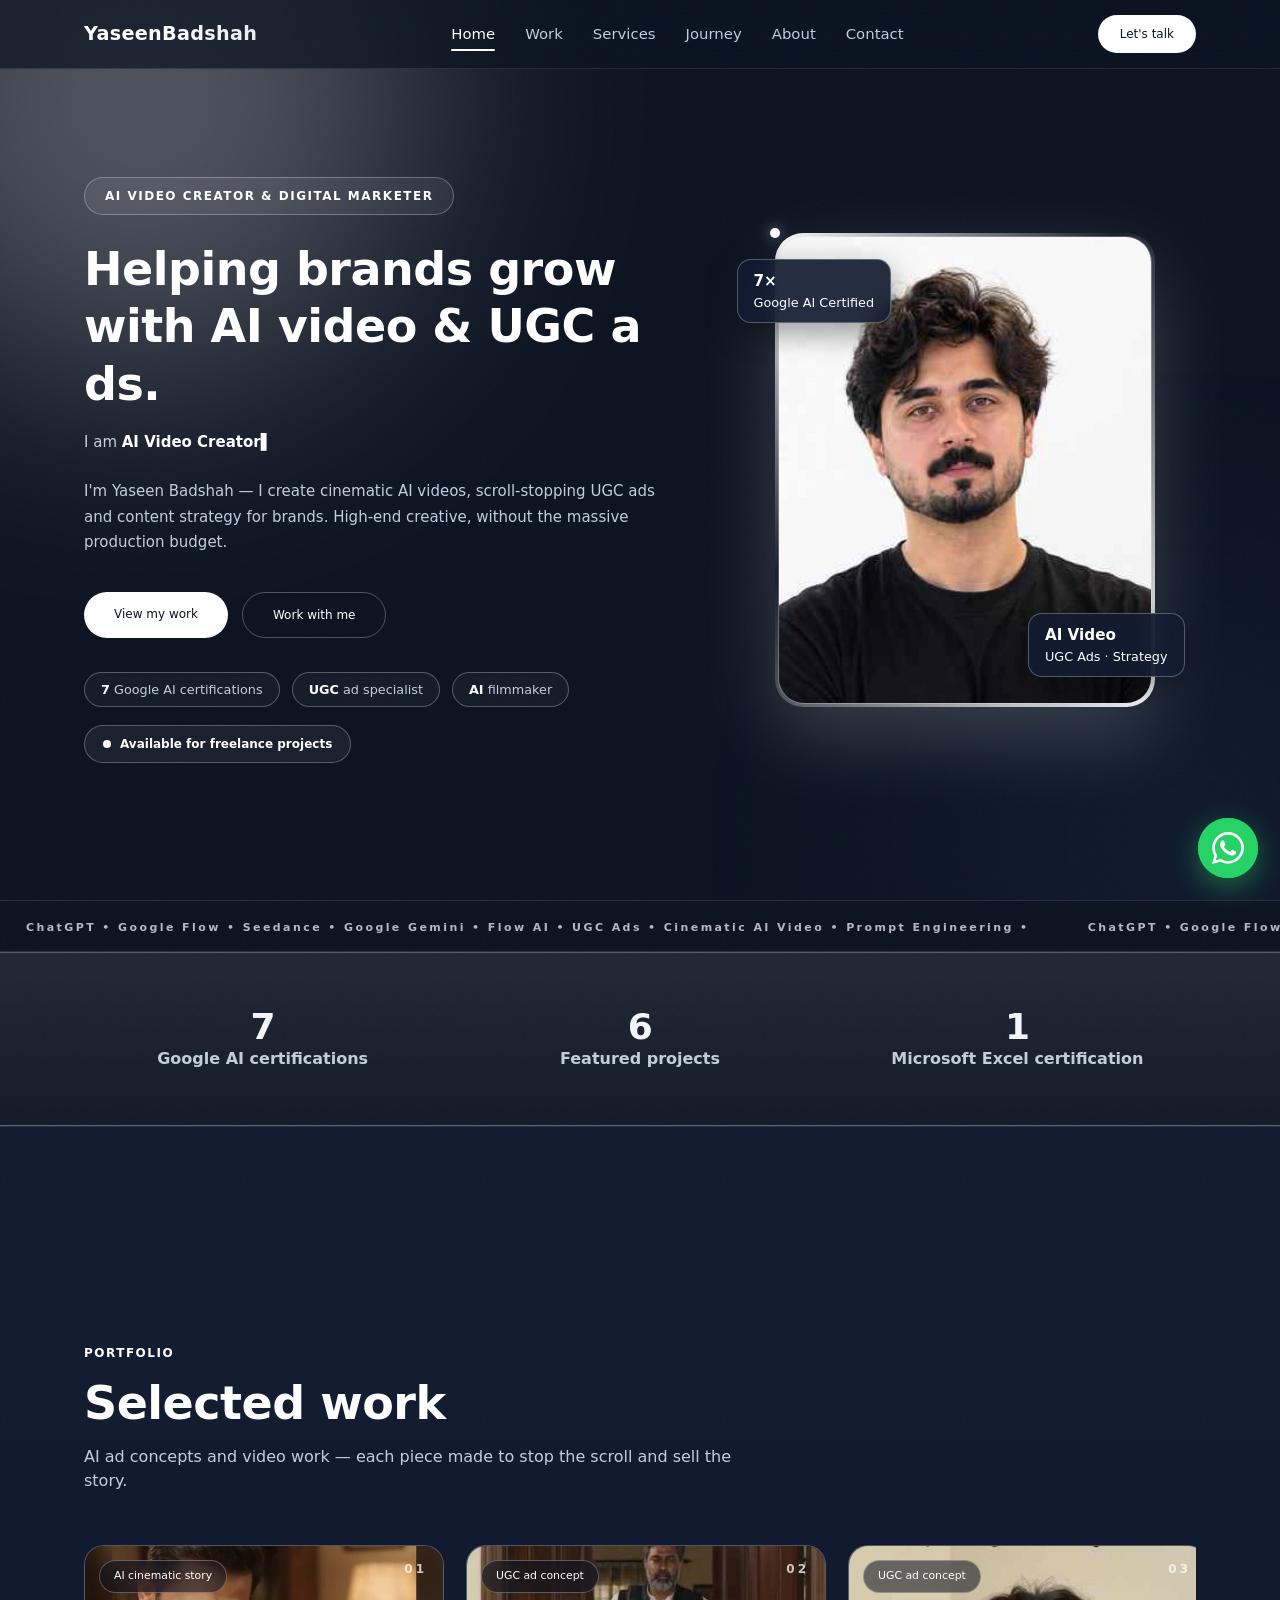
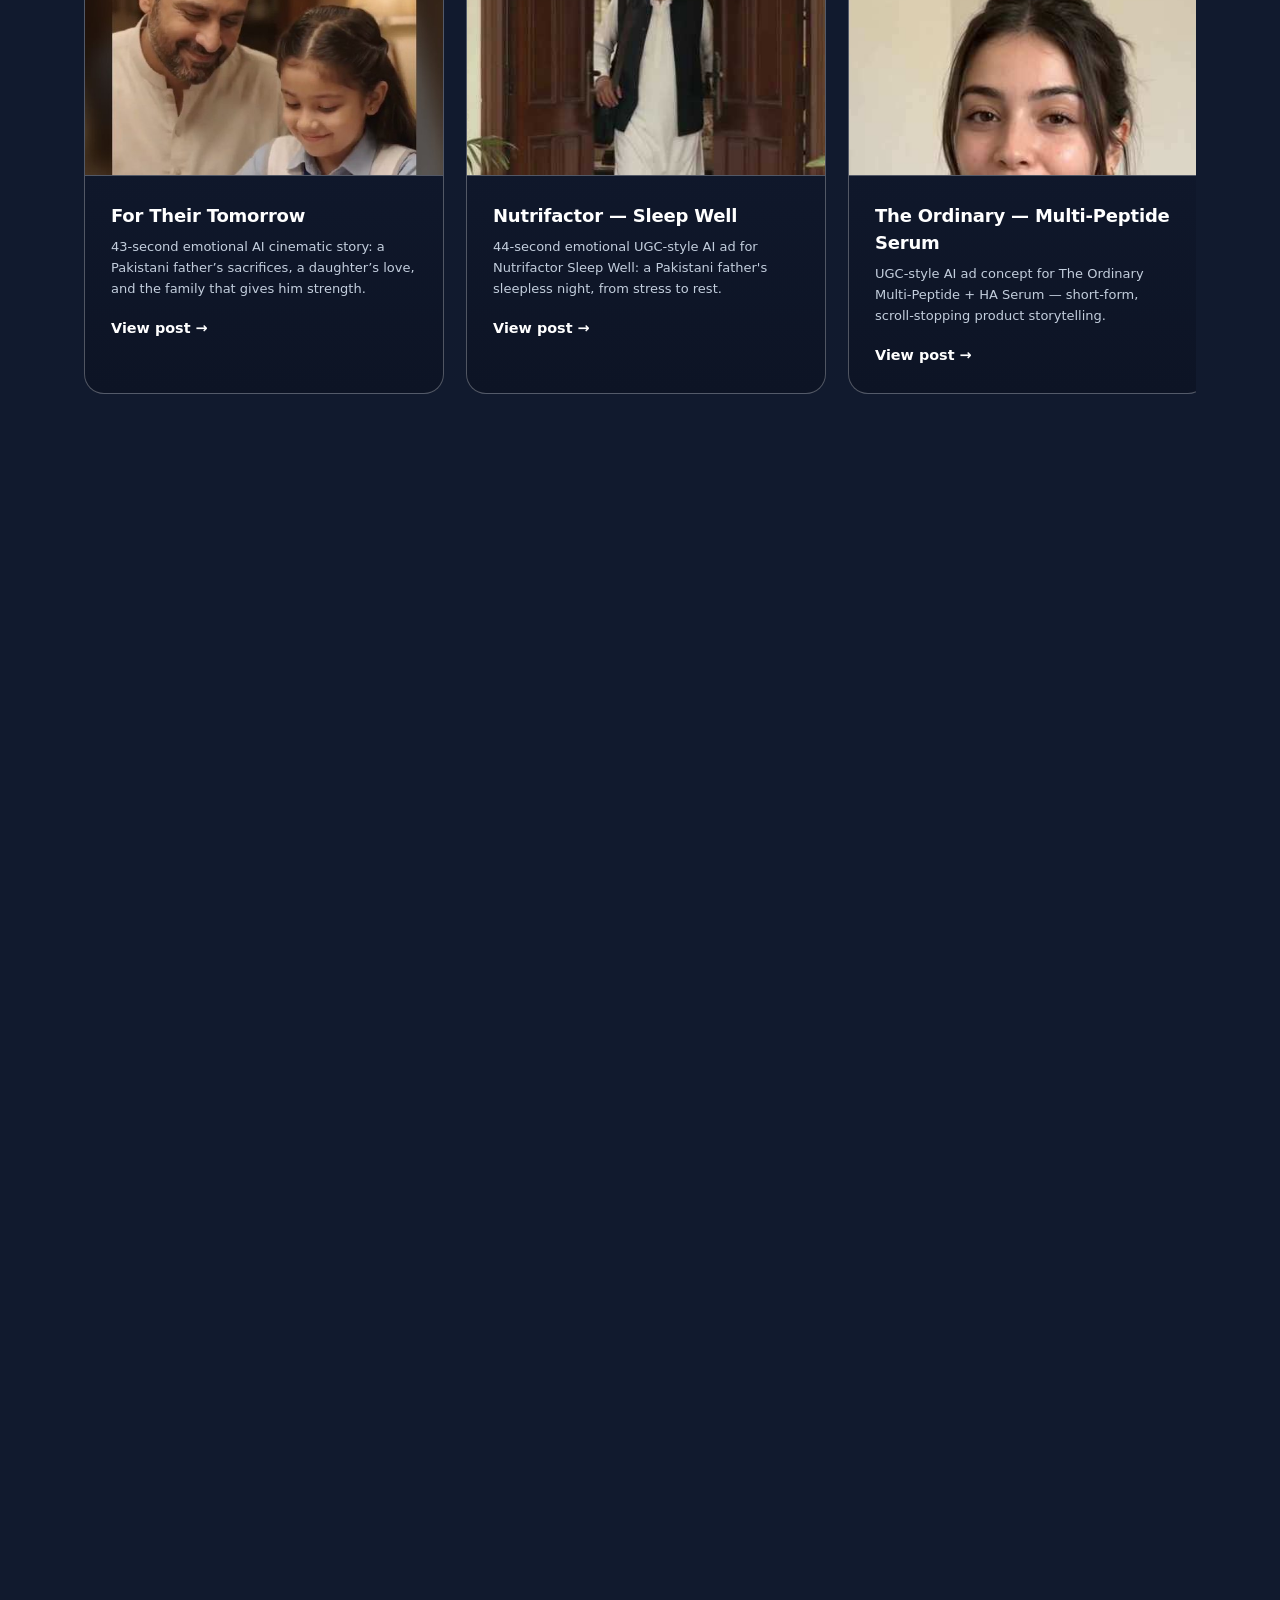
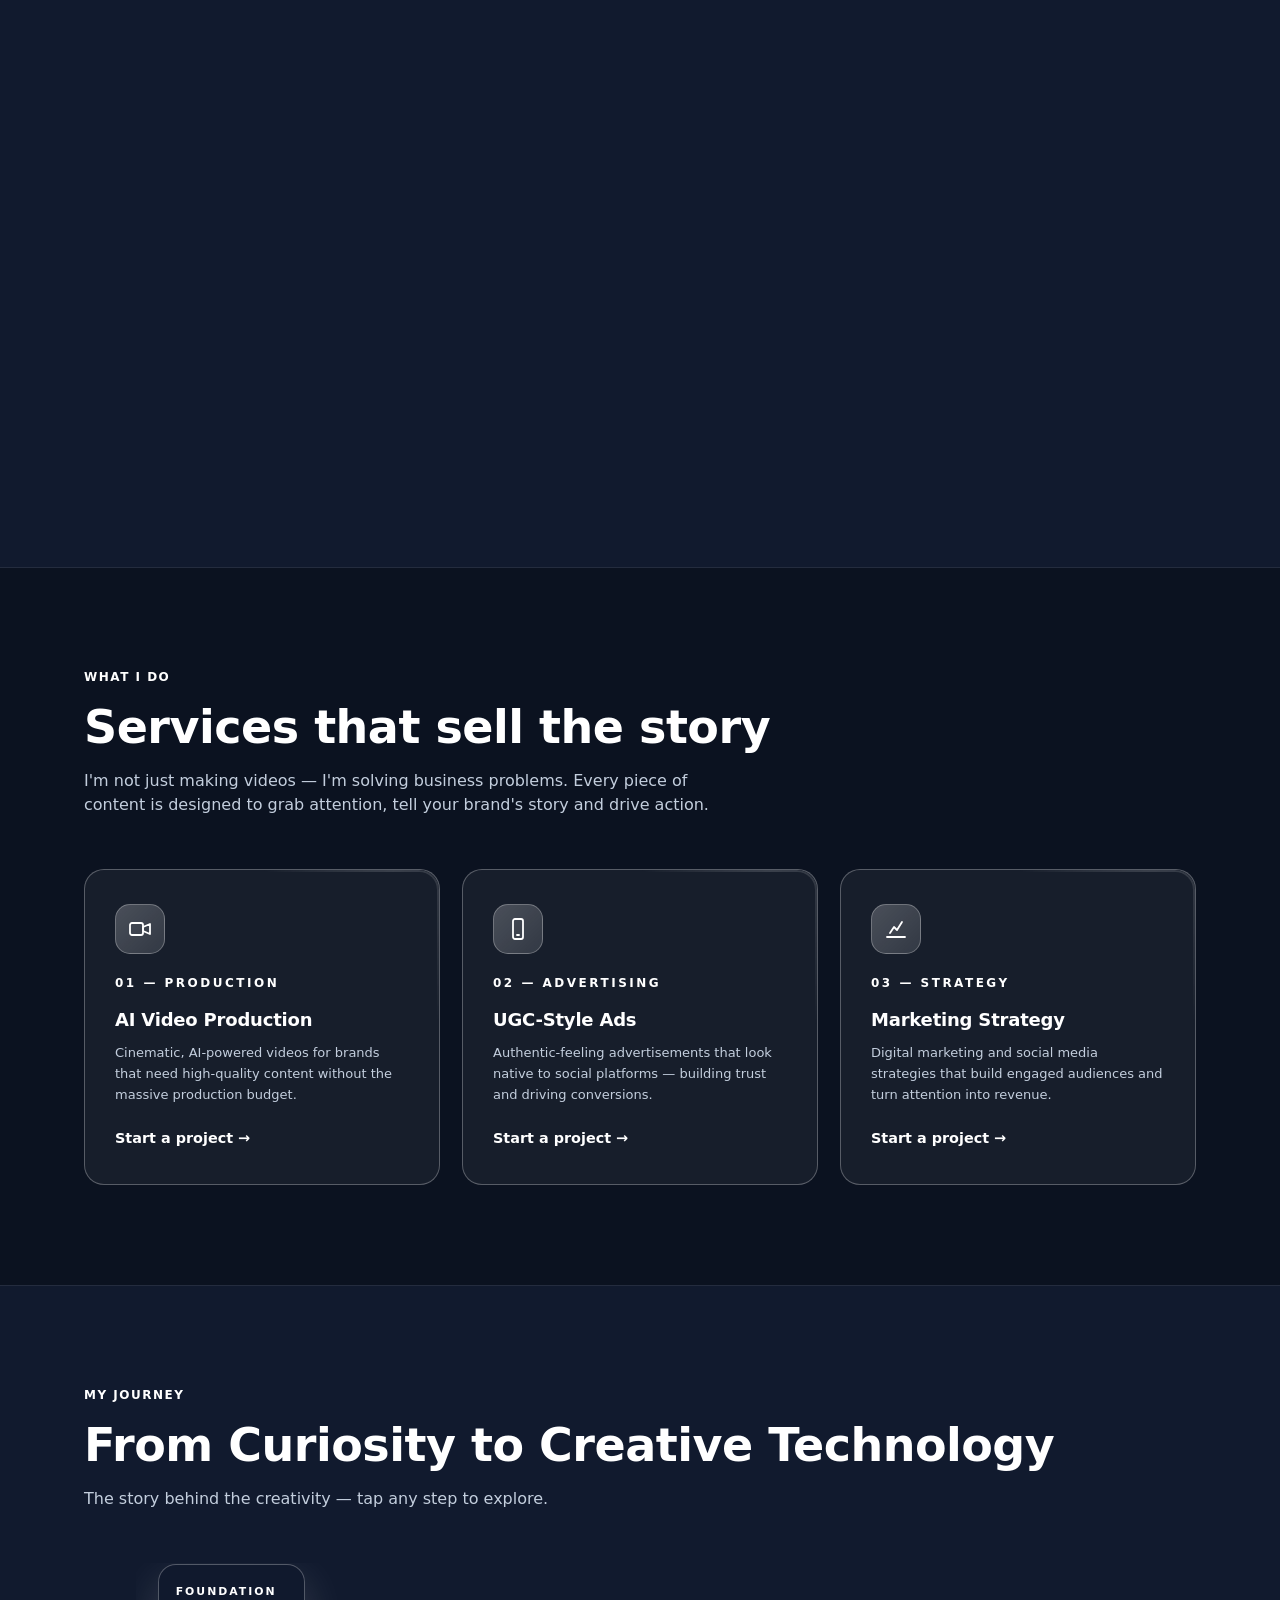
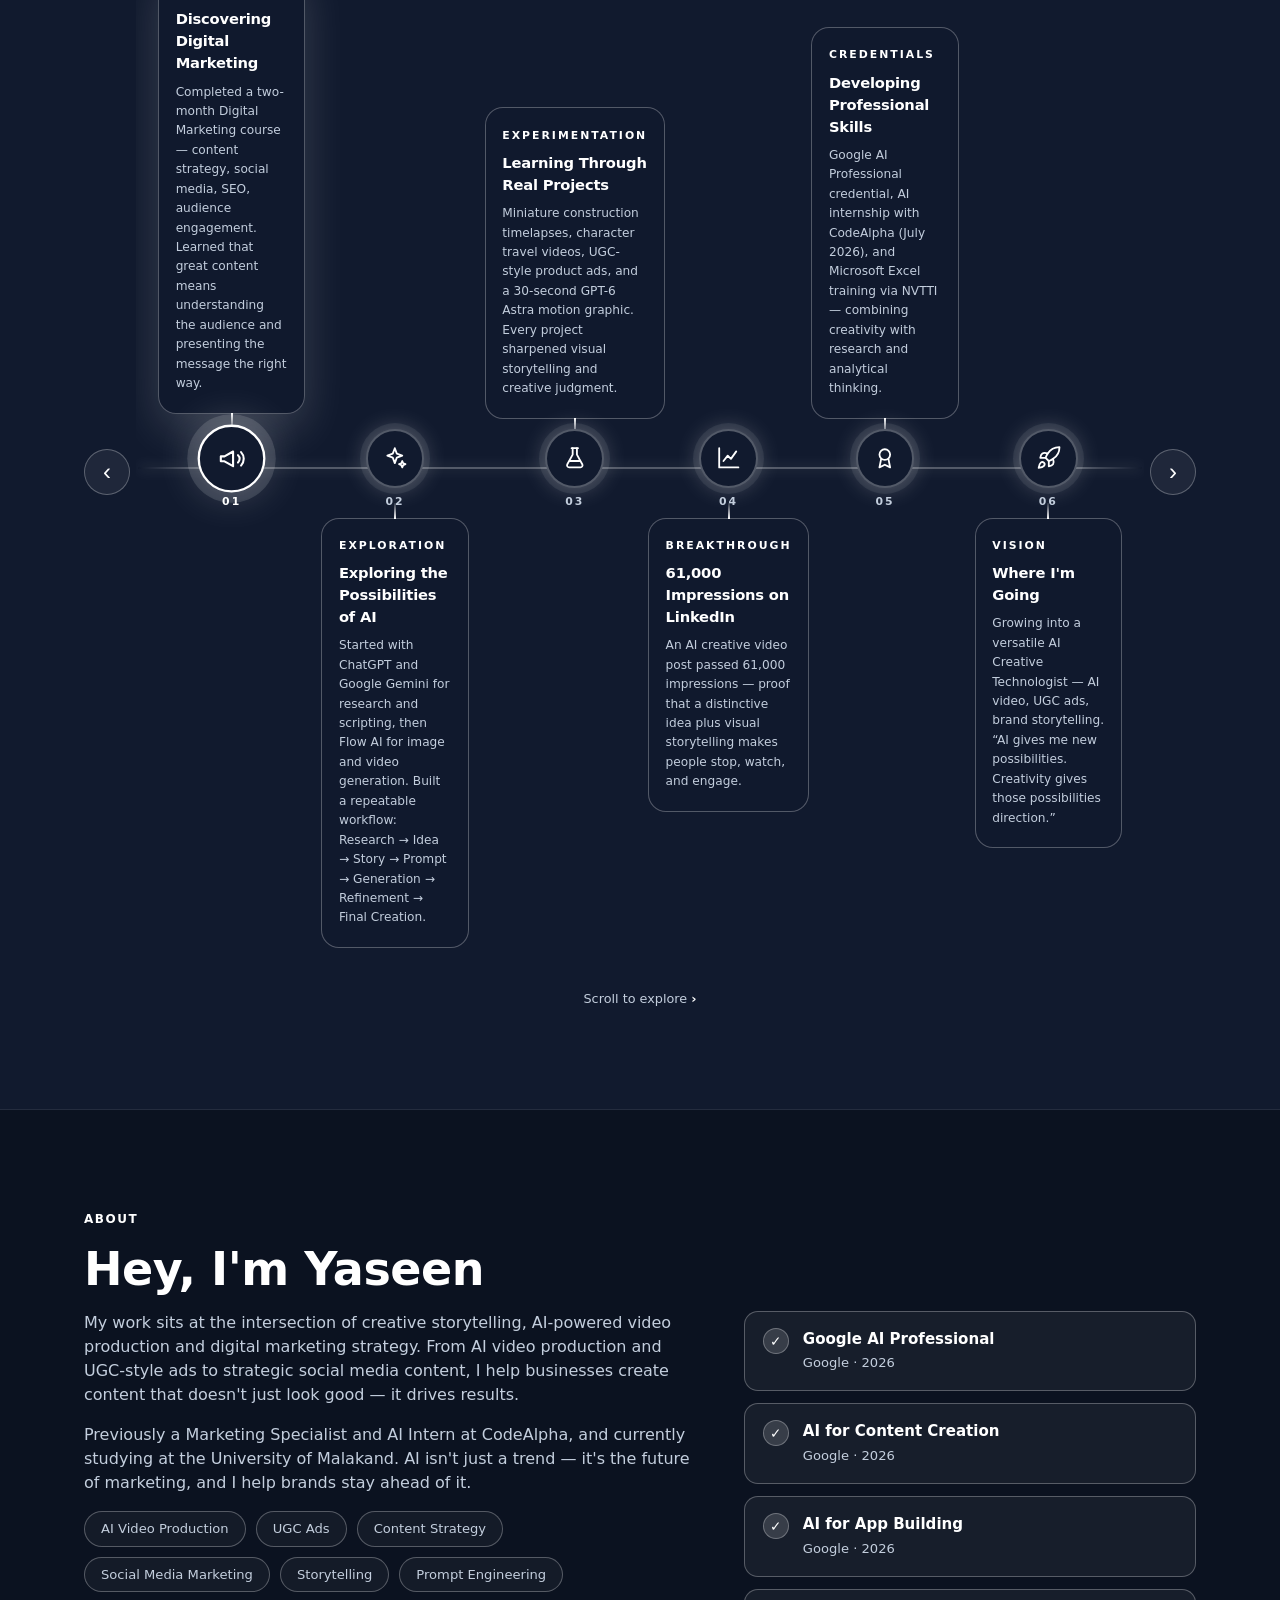
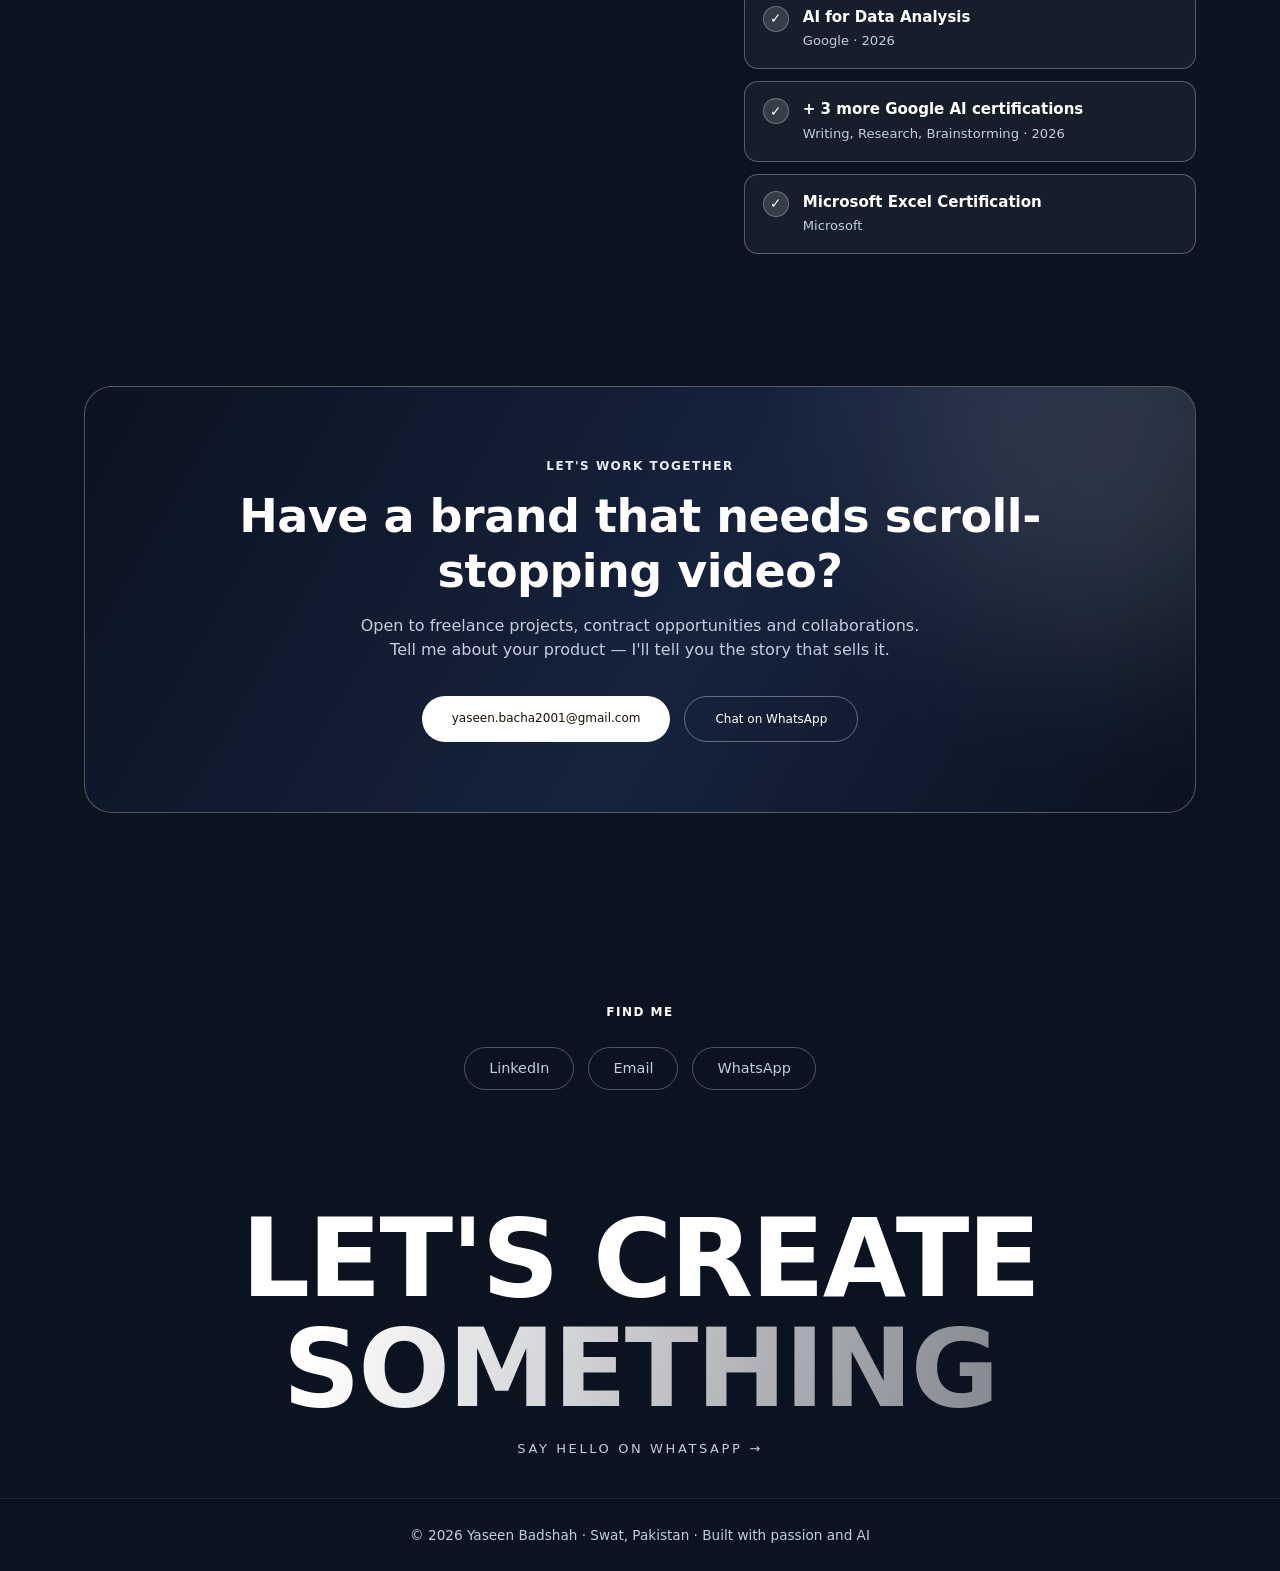
==== commit f4b69e8e: "Work section: fixed-position pin (sticky broken by body overflow-x)" ====
--- a/index.html
+++ b/index.html
@@ -1 +1 @@
-<!DOCTYPE html><html lang="en"><head><meta charset="UTF-8" /><meta name="viewport" content="width=device-width, initial-scale=1.0" /><title>Yaseen Badshah — AI Video Creator | UGC Ads & Cinematic AI Video</title><meta name="description" content="AI video creator helping brands grow with cinematic AI videos, AI UGC ads and AI product videos. Digital marketing strategy that turns views into customers." /><link rel="canonical" href="https://yaseenbadshahai.github.io/portfolio-website/" /><meta name="robots" content="index, follow" /><meta name="theme-color" content="#0b1220" /><meta property="og:type" content="website" /><meta property="og:site_name" content="Yaseen Badshah — AI Video Creator" /><meta property="og:title" content="Yaseen Badshah — AI Video Creator | UGC Ads & Cinematic AI Video" /><meta property="og:description" content="Cinematic AI videos, AI UGC ads and AI product videos for brands that want to grow." /><meta property="og:url" content="https://yaseenbadshahai.github.io/portfolio-website/" /><meta name="twitter:card" content="summary" /><meta name="twitter:title" content="Yaseen Badshah — AI Video Creator | UGC Ads & Cinematic AI Video" /><meta name="twitter:description" content="Cinematic AI videos, AI UGC ads and AI product videos for brands that want to grow." /><script type="application/ld+json">{"@context":"https://schema.org","@type":"Person","name":"Yaseen Badshah","jobTitle":"AI Video Creator & Digital Marketer","url":"https://yaseenbadshahai.github.io/portfolio-website/","description":"Helps brands grow with cinematic AI videos, AI UGC ads and AI product videos.","knowsAbout":["AI video creation","UGC ads","AI UGC ads","cinematic AI video","AI product video","digital marketing"]}</script><link rel="icon" href="data:image/svg+xml,%3Csvg xmlns='http://www.w3.org/2000/svg' viewBox='0 0 64 64'%3E%3Crect width='64' height='64' rx='14' fill='%230b1220'/%3E%3Ctext x='32' y='44' font-family='Arial' font-size='34' font-weight='bold' fill='white' text-anchor='middle'%3EY%3C/text%3E%3C/svg%3E"><link rel="stylesheet" href="styles.css"></head><body><div id="pb"></div><div class="gr" aria-hidden="true"></div><div class="cd" aria-hidden="true"></div><div class="cr" aria-hidden="true"></div><nav><div class="wrap"><a class="logo" href="#top">Yaseen<span>Badshah</span></a><button class="burger" id="burger" aria-label="Menu">☰</button><div class="links" id="navLinks"><a href="#top">Home</a><a href="#work">Work</a><a href="#services">Services</a><a href="#journey">Journey</a><a href="#about">About</a><a href="#contact">Contact</a></div><a class="btn" href="#contact">Let's talk</a></div></nav><header id="top"><div class="hero-glow hg1"></div><div class="hero-glow hg2"></div><div class="wrap hero-grid"><div><span class="eyebrow reveal">AI Video Creator &amp; Digital Marketer</span><h1 class="reveal">Helping brands grow <span class="grad">with AI video & UGC ads.</span></h1><div class="rl">I am&nbsp;<span id="sc"></span><span class="ct">▌</span></div><p class="sub reveal">I'm Yaseen Badshah — I create cinematic AI videos, scroll-stopping UGC ads and content strategy for brands. High-end creative, without the massive production budget.</p><div class="cta reveal"><a class="btn" href="#work">View my work</a><a class="btn ghost" href="#contact">Work with me</a></div><div class="hero-badges reveal"><span><b>7</b> Google AI certifications</span><span><b>UGC</b> ad specialist</span><span><b>AI</b> filmmaker</span></div><div><span class="av"><i></i>Available for freelance projects</span></div></div><div class="portrait-wrap reveal"><div class="portrait-frame"><span class="orbit-dot" aria-hidden="true"></span><img class="portrait" src="[data-uri]" alt="Yaseen Badshah" /></div><div class="float-card fc1"><b>7×</b>Google AI Certified</div><div class="float-card fc2"><b>AI Video</b>UGC Ads · Strategy</div></div></div></header><div class="mq" aria-hidden="true"><div><span>ChatGPT • Google Flow • Seedance • Google Gemini • Flow AI • UGC Ads • Cinematic AI Video • Prompt Engineering • </span></div></div><div class="stat-band"><div class="wrap"><div class="stat reveal"><b>7</b><span>Google AI certifications</span></div><div class="stat reveal"><b>6</b><span>Featured projects</span></div><div class="stat reveal"><b>1</b><span>Microsoft Excel certification</span></div></div></div><section id="work" class="work-hscroll"><div class="wrap work-sticky"><div class="eyebrow2 reveal">Portfolio</div><h2 class="reveal">Selected <span class="grad">work</span></h2><p class="lead reveal">AI ad concepts and video work — each piece made to stop the scroll and sell the story.</p><div class="grid2 work-scroll work-drive"><a class="work-card reveal" href="https://lnkd.in/p/dkM9ERg8" target="_blank" rel="noopener"><div class="thumb"><img src="[data-uri]" alt="For Their Tomorrow — father and daughter at the table" loading="lazy" /><span class="tag">AI cinematic story</span><span class="viewpill">View case &rarr;</span></div><div class="work-body"><h3>For Their Tomorrow</h3><p>43-second emotional AI cinematic story: a Pakistani father’s sacrifices, a daughter’s love, and the family that gives him strength.</p><span class="go">View post →</span></div></a><a class="work-card reveal" href="https://www.linkedin.com/feed/update/urn:li:activity:7514227326063239168/" target="_blank" rel="noopener"><div class="thumb"><img src="[data-uri]" alt="Nutrifactor Sleep Well ad" loading="lazy" /><span class="tag">UGC ad concept</span><span class="viewpill">View case &rarr;</span></div><div class="work-body"><h3>Nutrifactor — Sleep Well</h3><p>44-second emotional UGC-style AI ad for Nutrifactor Sleep Well: a Pakistani father's sleepless night, from stress to rest.</p><span class="go">View post →</span></div></a><a class="work-card reveal" href="https://www.linkedin.com/feed/update/urn:li:activity:7512495942143627264/" target="_blank" rel="noopener"><div class="thumb"><img src="[data-uri]" alt="The Ordinary serum ad" loading="lazy" /><span class="tag">UGC ad concept</span><span class="viewpill">View case &rarr;</span></div><div class="work-body"><h3>The Ordinary — Multi-Peptide Serum</h3><p>UGC-style AI ad concept for The Ordinary Multi-Peptide + HA Serum — short-form, scroll-stopping product storytelling.</p><span class="go">View post →</span></div></a><a class="work-card reveal" href="https://www.linkedin.com/feed/update/urn:li:activity:7510031796843991040/" target="_blank" rel="noopener"><div class="thumb"><img src="[data-uri]" alt="Hostinger video" loading="lazy" /><span class="tag">UGC video</span><span class="viewpill">View case &rarr;</span></div><div class="work-body"><h3>Hostinger</h3><p>UGC-style marketing video concept for Hostinger — me on camera, a natural creator-led take on AI-powered website building.</p><span class="go">View post →</span></div></a><a class="work-card reveal" href="https://www.linkedin.com/feed/update/urn:li:activity:7514227282723364865/" target="_blank" rel="noopener"><div class="thumb"><img src="[data-uri]" alt="GPT-6 Astra motion graphic" loading="lazy" /><span class="tag">Motion graphics</span><span class="viewpill">View case &rarr;</span></div><div class="work-body"><h3>GPT-6 Astra</h3><p>30-second AI motion-graphic ad concept.</p><span class="go">View post →</span></div></a><a class="work-card reveal" href="https://www.linkedin.com/feed/update/urn:li:activity:7509677001197260800/" target="_blank" rel="noopener"><div class="thumb"><img src="[data-uri]" alt="Shoe brand story" loading="lazy" /><span class="tag">UGC video</span><span class="viewpill">View case &rarr;</span></div><div class="work-body"><h3>Shoe Brand — UGC Video</h3><p>UGC-style AI video ad crafted for a shoe brand campaign.</p><span class="go">View post →</span></div></a><a class="work-card reveal" href="https://www.linkedin.com/feed/update/urn:li:ugcPost:7480361943845781504/" target="_blank" rel="noopener"><div class="thumb"><img src="[data-uri]" alt="John the gorilla travel vlogger" loading="lazy" /><span class="tag">AI vlog series</span><span class="viewpill">View case &rarr;</span></div><div class="work-body"><h3>John — Gorilla Travel Vlogger</h3><p>AI-generated vlog-format video (Veo 3): John the gorilla explores Times Square, NYC.</p><span class="go">View post →</span></div></a></div></div></section><section id="services"><div class="wrap"><div class="eyebrow2 reveal">What I do</div><h2 class="reveal">Services that <span class="grad">sell the story</span></h2><p class="lead reveal">I'm not just making videos — I'm solving business problems. Every piece of content is designed to grab attention, tell your brand's story and drive action.</p><div class="grid3"><div class="card reveal"><div class="icon"><svg viewBox="0 0 24 24"><rect x="2" y="6" width="13" height="12" rx="2"/><path d="M15 10l7-3v10l-7-3z"/></svg></div><span class="tagline">01 — Production</span><h3>AI Video Production</h3><p>Cinematic, AI-powered videos for brands that need high-quality content without the massive production budget.</p><a class="go" href="#contact">Start a project →</a></div><div class="card reveal"><div class="icon"><svg viewBox="0 0 24 24"><rect x="7" y="2" width="10" height="20" rx="2"/><path d="M11 18h2"/></svg></div><span class="tagline">02 — Advertising</span><h3>UGC-Style Ads</h3><p>Authentic-feeling advertisements that look native to social platforms — building trust and driving conversions.</p><a class="go" href="#contact">Start a project →</a></div><div class="card reveal"><div class="icon"><svg viewBox="0 0 24 24"><path d="M3 20h18"/><path d="M6 16l4-6 3 3 5-8"/></svg></div><span class="tagline">03 — Strategy</span><h3>Marketing Strategy</h3><p>Digital marketing and social media strategies that build engaged audiences and turn attention into revenue.</p><a class="go" href="#contact">Start a project →</a></div></div></div></section><section id="journey"><div class="wrap"><div class="eyebrow2 reveal">My Journey</div><h2 class="reveal">From Curiosity to <span class="grad">Creative Technology</span></h2><p class="lead reveal">The story behind the creativity — tap any step to explore.</p><div class="journey reveal"><button class="j-arrow j-prev" aria-label="Scroll journey left">&#8249;</button><div class="j-scroll" id="jScroll"><div class="j-strip"><div class="j-line" aria-hidden="true"></div><div class="j-item"><div class="j-slot j-above"><div class="j-card"><span class="j-tag">Foundation</span><h3>Discovering Digital Marketing</h3><p>Completed a two-month Digital Marketing course — content strategy, social media, SEO, audience engagement. Learned that great content means understanding the audience and presenting the message the right way.</p></div></div><button class="j-node" aria-label="Step 1: Discovering Digital Marketing"><span class="j-ring"><svg viewBox="0 0 24 24"><path d="M3 10v4h3l7 4V6l-7 4H3z"/><path d="M17 9a4 4 0 010 6"/><path d="M19.5 6.5a8 8 0 010 11"/></svg></span><span class="j-num">01</span></button><div class="j-slot j-below"></div></div><div class="j-item"><div class="j-slot j-above"></div><button class="j-node" aria-label="Step 2: Exploring the Possibilities of AI"><span class="j-ring"><svg viewBox="0 0 24 24"><path d="M12 3l1.9 5.1L19 10l-5.1 1.9L12 17l-1.9-5.1L5 10l5.1-1.9L12 3z"/><path d="M19 15l.9 2.1L22 18l-2.1.9L19 21l-.9-2.1L16 18l2.1-.9L19 15z"/></svg></span><span class="j-num">02</span></button><div class="j-slot j-below"><div class="j-card"><span class="j-tag">Exploration</span><h3>Exploring the Possibilities of AI</h3><p>Started with ChatGPT and Google Gemini for research and scripting, then Flow AI for image and video generation. Built a repeatable workflow: Research &rarr; Idea &rarr; Story &rarr; Prompt &rarr; Generation &rarr; Refinement &rarr; Final Creation.</p></div></div></div><div class="j-item"><div class="j-slot j-above"><div class="j-card"><span class="j-tag">Experimentation</span><h3>Learning Through Real Projects</h3><p>Miniature construction timelapses, character travel videos, UGC-style product ads, and a 30-second GPT-6 Astra motion graphic. Every project sharpened visual storytelling and creative judgment.</p></div></div><button class="j-node" aria-label="Step 3: Learning Through Real Projects"><span class="j-ring"><svg viewBox="0 0 24 24"><path d="M9 3h6"/><path d="M10 3v6l-5 9a2 2 0 001.8 3h10.4a2 2 0 001.8-3l-5-9V3"/><path d="M7.5 15h9"/></svg></span><span class="j-num">03</span></button><div class="j-slot j-below"></div></div><div class="j-item"><div class="j-slot j-above"></div><button class="j-node" aria-label="Step 4: 61,000 Impressions on LinkedIn"><span class="j-ring"><svg viewBox="0 0 24 24"><path d="M3 3v18h18"/><path d="M7 15l4-5 3 3 5-7"/></svg></span><span class="j-num">04</span></button><div class="j-slot j-below"><div class="j-card"><span class="j-tag gold">Breakthrough</span><h3>61,000 Impressions on LinkedIn</h3><p>An AI creative video post passed 61,000 impressions — proof that a distinctive idea plus visual storytelling makes people stop, watch, and engage.</p></div></div></div><div class="j-item"><div class="j-slot j-above"><div class="j-card"><span class="j-tag">Credentials</span><h3>Developing Professional Skills</h3><p>Google AI Professional credential, AI internship with CodeAlpha (July 2026), and Microsoft Excel training via NVTTI — combining creativity with research and analytical thinking.</p></div></div><button class="j-node" aria-label="Step 5: Developing Professional Skills"><span class="j-ring"><svg viewBox="0 0 24 24"><circle cx="12" cy="9" r="5"/><path d="M8.5 13.5L7 21l5-2.5L17 21l-1.5-7.5"/></svg></span><span class="j-num">05</span></button><div class="j-slot j-below"></div></div><div class="j-item"><div class="j-slot j-above"></div><button class="j-node" aria-label="Step 6: Where I'm Going"><span class="j-ring"><svg viewBox="0 0 24 24"><path d="M4.5 16.5c-1.5 1.26-2 5-2 5s3.74-.5 5-2c.71-.84.7-2.13-.09-2.91a2.18 2.18 0 0 0-2.91-.09z"/><path d="m12 15-3-3a22 22 0 0 1 2-3.95A12.88 12.88 0 0 1 22 2c0 2.72-.78 7.5-6 11a22.35 22.35 0 0 1-4 2z"/><path d="M9 12H4s.55-3.03 2-4c1.62-1.08 5 0 5 0"/><path d="M12 15v5s3.03-.55 4-2c1.08-1.62 0-5 0-5"/></svg></span><span class="j-num">06</span></button><div class="j-slot j-below"><div class="j-card"><span class="j-tag">Vision</span><h3>Where I'm Going</h3><p>Growing into a versatile AI Creative Technologist — AI video, UGC ads, brand storytelling. &ldquo;AI gives me new possibilities. Creativity gives those possibilities direction.&rdquo;</p></div></div></div></div></div><button class="j-arrow j-next" aria-label="Scroll journey right">&#8250;</button></div><div class="j-hint reveal">Scroll to explore <span>&#8250;</span></div></div></section><section id="about"><div class="wrap"><div class="eyebrow2 reveal">About</div><h2 class="reveal">Hey, I'm <span class="grad">Yaseen</span></h2><div class="about-grid"><div class="reveal"><p>My work sits at the intersection of creative storytelling, AI-powered video production and digital marketing strategy. From AI video production and UGC-style ads to strategic social media content, I help businesses create content that doesn't just look good — it drives results.</p><p>Previously a Marketing Specialist and AI Intern at CodeAlpha, and currently studying at the University of Malakand. AI isn't just a trend — it's the future of marketing, and I help brands stay ahead of it.</p><div class="pill-list"><span class="pill">AI Video Production</span><span class="pill">UGC Ads</span><span class="pill">Content Strategy</span><span class="pill">Social Media Marketing</span><span class="pill">Storytelling</span><span class="pill">Prompt Engineering</span></div></div><div class="reveal"><div class="cert"><div class="tick">✓</div><div><b>Google AI Professional</b><span>Google · 2026</span></div></div><div class="cert"><div class="tick">✓</div><div><b>AI for Content Creation</b><span>Google · 2026</span></div></div><div class="cert"><div class="tick">✓</div><div><b>AI for App Building</b><span>Google · 2026</span></div></div><div class="cert"><div class="tick">✓</div><div><b>AI for Data Analysis</b><span>Google · 2026</span></div></div><div class="cert"><div class="tick">✓</div><div><b>+ 3 more Google AI certifications</b><span>Writing, Research, Brainstorming · 2026</span></div></div><div class="cert"><div class="tick">✓</div><div><b>Microsoft Excel Certification</b><span>Microsoft</span></div></div></div></div></div></section><section class="cta-band" id="contact" style="padding-top:20px"><div class="wrap"><div class="cta-box reveal"><div class="eyebrow2" style="color:#e8eef7">Let's work together</div><h2>Have a brand that needs <span class="grad">scroll-stopping video?</span></h2><p>Open to freelance projects, contract opportunities and collaborations. Tell me about your product — I'll tell you the story that sells it.</p><div class="cta-row"><a class="btn gold" href="https://mail.google.com/mail/?view=cm&fs=1&to=yaseen.bacha2001@gmail.com" target="_blank" rel="noopener">yaseen.bacha2001@gmail.com</a><a class="btn ghost" style="border-color:rgba(255,255,255,.35);color:#fff" href="https://wa.me/923460496038" target="_blank" rel="noopener">Chat on WhatsApp</a></div></div></div></section><div class="contact-mini"><div class="wrap"><div class="eyebrow2 reveal">Find me</div><div class="socials reveal"><a href="https://www.linkedin.com/in/yaseen-badshah-25114a260/" target="_blank" rel="noopener">LinkedIn</a><a href="https://mail.google.com/mail/?view=cm&fs=1&to=yaseen.bacha2001@gmail.com" target="_blank" rel="noopener">Email</a><a href="https://wa.me/923460496038" target="_blank" rel="noopener">WhatsApp</a></div></div></div><a class="gt" href="https://wa.me/923460496038" target="_blank" rel="noopener"><b>LET'S CREATE SOMETHING</b><small>SAY HELLO ON WHATSAPP →</small></a><footer>© 2026 Yaseen Badshah · Swat, Pakistan · Built with passion and AI</footer><button id="toTop" aria-label="Back to top"><svg viewBox="0 0 36 36" aria-hidden="true"><circle class="tt-bg" cx="18" cy="18" r="15.5"/><circle class="tt-ring" cx="18" cy="18" r="15.5"/></svg><span class="tt-arrow">&uarr;</span></button><a class="wa-float" href="https://wa.me/923460496038" target="_blank" rel="noopener" aria-label="Chat on WhatsApp"><svg xmlns="http://www.w3.org/2000/svg" viewBox="0 0 24 24"><path d="M17.472 14.382c-.297-.149-1.758-.867-2.03-.967-.273-.099-.471-.148-.67.15-.197.297-.767.966-.94 1.164-.173.199-.347.223-.644.075-.297-.15-1.255-.463-2.39-1.475-.883-.788-1.48-1.761-1.653-2.059-.173-.297-.018-.458.13-.606.134-.133.298-.347.446-.52.149-.174.198-.298.298-.497.099-.198.05-.371-.025-.52-.075-.149-.669-1.612-.916-2.207-.242-.579-.487-.5-.669-.51-.173-.008-.371-.01-.57-.01-.198 0-.52.074-.792.372-.272.297-1.04 1.016-1.04 2.479 0 1.462 1.065 2.875 1.213 3.074.149.198 2.096 3.2 5.077 4.487.709.306 1.262.489 1.694.625.712.227 1.36.195 1.871.118.571-.085 1.758-.719 2.006-1.413.248-.694.248-1.289.173-1.413-.074-.124-.272-.198-.57-.347m-5.421 7.403h-.004a9.87 9.87 0 01-5.031-1.378l-.361-.214-3.741.982.998-3.648-.235-.374a9.86 9.86 0 01-1.51-5.26c.001-5.45 4.436-9.884 9.888-9.884 2.64 0 5.122 1.03 6.988 2.898a9.825 9.825 0 012.893 6.994c-.003 5.45-4.437 9.884-9.885 9.884m8.413-18.297A11.815 11.815 0 0012.05 0C5.495 0 .16 5.335.157 11.892c0 2.096.547 4.142 1.588 5.945L.057 24l6.305-1.654a11.882 11.882 0 005.683 1.448h.005c6.554 0 11.89-5.335 11.893-11.893a11.821 11.821 0 00-3.48-8.413Z"/></svg></a><script>document.body.classList.add('ready');var mq=document.querySelector('.mq div');if(mq){mq.innerHTML+=mq.innerHTML;}var reduceMotion = window.matchMedia('(prefers-reduced-motion: reduce)').matches;var burger = document.getElementById('burger');var navLinks = document.getElementById('navLinks');if (burger && navLinks) {burger.addEventListener('click', function(){ navLinks.classList.toggle('open'); });navLinks.querySelectorAll('a').forEach(function(a){a.addEventListener('click', function(){ navLinks.classList.remove('open'); });});}document.querySelectorAll('.grid3, .grid2').forEach(function(grid){Array.prototype.forEach.call(grid.children, function(el, i){el.style.transitionDelay = (i * 90) + 'ms';});});var io = new IntersectionObserver(function(es){es.forEach(function(e){if (e.isIntersecting) { e.target.classList.add('in'); io.unobserve(e.target); }});}, {threshold:.12});document.querySelectorAll('.reveal').forEach(function(el){ if (!el.closest('header')) io.observe(el); });var nav = document.querySelector('nav');var secIds = ['top','work','services','journey','about','contact'];var linkEls = Array.prototype.slice.call(document.querySelectorAll('#navLinks a'));var ticking = false;function onScroll(){var y = window.scrollY || window.pageYOffset;nav.classList.toggle('scrolled', y > 40);var cur = '';secIds.forEach(function(id){var s = document.getElementById(id);if (s && s.getBoundingClientRect().top < window.innerHeight * .4) cur = id;});linkEls.forEach(function(a){a.classList.toggle('active', a.getAttribute('href') === '#' + cur);});var tt = document.getElementById('toTop');if (tt){tt.classList.toggle('show', y > 600);var dh = document.documentElement.scrollHeight - window.innerHeight;var pr = dh > 0 ? Math.min(y / dh, 1) : 0;var ring = tt.querySelector('.tt-ring');if (ring) ring.style.strokeDashoffset = (97.4 * (1 - pr)).toFixed(1);}ticking = false;}window.addEventListener('scroll', function(){if (!ticking) { window.requestAnimationFrame(onScroll); ticking = true; }}, {passive:true});onScroll();var toTopBtn = document.getElementById('toTop');if (toTopBtn) toTopBtn.addEventListener('click', function(){window.scrollTo({top:0, behavior: reduceMotion ? 'auto' : 'smooth'});});var jScroll = document.getElementById('jScroll');if (jScroll) {var jNodes = Array.prototype.slice.call(document.querySelectorAll('.j-node'));function activateJourney(i){jNodes.forEach(function(n, k){var on = (k === i);n.classList.toggle('active', on);var card = n.parentElement.querySelector('.j-card');if (card) card.classList.toggle('lit', on);});}var autoTimer = null, resumeTimer = null, dragging = false, dragMoved = 0;var dragStartX = 0, dragStartL = 0;function jMax(){ return jScroll.scrollWidth - jScroll.clientWidth; }function startAuto(){if (reduceMotion || autoTimer) return;autoTimer = setInterval(function(){if (dragging) return;var max = jMax();if (max <= 4) return;var next = jScroll.scrollLeft + 2;if (next >= max - 2) { jScroll.scrollTo({left:0}); }else { jScroll.scrollLeft = next; }}, 32);}function stopAuto(){if (autoTimer){ clearInterval(autoTimer); autoTimer = null; }}function pauseAuto(ms){stopAuto();if (resumeTimer) clearTimeout(resumeTimer);if (!reduceMotion) resumeTimer = setTimeout(startAuto, ms || 4000);}Array.prototype.forEach.call(document.querySelectorAll('.j-arrow'), function(btn){btn.addEventListener('click', function(){jScroll.scrollBy({left:(btn.classList.contains('j-next') ? 1 : -1) * 300, behavior:'smooth'});pauseAuto(5000);});});jNodes.forEach(function(n, i){n.addEventListener('click', function(){ activateJourney(i); pauseAuto(8000); });});activateJourney(0);var journeyBox = jScroll.closest('.journey');if (journeyBox){journeyBox.addEventListener('mouseenter', stopAuto);journeyBox.addEventListener('mouseleave', function(){ pauseAuto(1500); });}jScroll.addEventListener('touchstart', function(){ pauseAuto(6000); }, {passive:true});jScroll.addEventListener('pointerdown', function(e){if (e.pointerType !== 'mouse' || e.button !== 0) return;dragging = true; dragMoved = 0;dragStartX = e.clientX; dragStartL = jScroll.scrollLeft;jScroll.classList.add('dragging');pauseAuto(6000);});window.addEventListener('pointermove', function(e){if (!dragging) return;var dx = e.clientX - dragStartX;if (Math.abs(dx) > dragMoved) dragMoved = Math.abs(dx);jScroll.scrollLeft = dragStartL - dx;});window.addEventListener('pointerup', function(){if (!dragging) return;dragging = false;jScroll.classList.remove('dragging');if (dragMoved > 8){var swallow = function(ev){ ev.stopPropagation(); ev.preventDefault(); };jScroll.addEventListener('click', swallow, true);setTimeout(function(){ jScroll.removeEventListener('click', swallow, true); }, 60);}pauseAuto(6000);});startAuto();}var fine=matchMedia('(pointer:fine)').matches,RM=reduceMotion;if(!RM&&fine){document.documentElement.style.scrollBehavior='auto';var sy=scrollY,ty=sy,rS=0;function TS(){sy+=(ty-sy)*.13;if(Math.abs(ty-sy)<.6){sy=ty;rS=0;scrollTo(0,sy);return}scrollTo(0,sy);rS=requestAnimationFrame(TS)}addEventListener('wheel',function(e){if(e.ctrlKey)return;var m=document.documentElement,w=m.scrollHeight-innerHeight;if(w<=0)return;ty=Math.min(w,Math.max(0,ty+e.deltaY*(e.deltaMode?16:1)));if(!rS)rS=requestAnimationFrame(TS);e.preventDefault()},{passive:false});addEventListener('scroll',function(){if(!rS){sy=scrollY;ty=sy}},{passive:true});document.querySelectorAll('a[href^="#"]').forEach(function(a){a.addEventListener('click',function(e){var h=a.getAttribute('href');if(h.length<2)return;var t=document.querySelector(h);if(!t)return;e.preventDefault();ty=Math.max(0,Math.min(document.documentElement.scrollHeight-innerHeight,t.getBoundingClientRect().top+sy-80));if(!rS)rS=requestAnimationFrame(TS);navLinks.classList.remove('open')})});addEventListener('click',function(e){if(e.target.closest&&e.target.closest('#toTop')){e.stopPropagation();e.preventDefault();ty=0;if(!rS)rS=requestAnimationFrame(TS)}},true);}var pb=document.getElementById('pb');if(pb)addEventListener('scroll',function(){var d=document.documentElement.scrollHeight-innerHeight;pb.style.transform='scaleX('+(d>0?scrollY/d:0)+')'},{passive:true});if(!RM&&fine){var cd=document.querySelector('.cd'),cr=document.querySelector('.cr');if(cd&&cr){document.documentElement.classList.add('cur');var mx=innerWidth/2,my=innerHeight/2,rx=mx,ry=my;addEventListener('mousemove',function(e){mx=e.clientX;my=e.clientY;cd.style.opacity=cr.style.opacity=1;cd.style.transform='translate('+mx+'px,'+my+'px) translate(-50%,-50%)'});(function LP(){rx+=(mx-rx)*.17;ry+=(my-ry)*.17;cr.style.transform='translate('+rx+'px,'+ry+'px) translate(-50%,-50%)';requestAnimationFrame(LP)})();document.querySelectorAll('a,button,.j-node').forEach(function(el){el.addEventListener('mouseenter',function(){cr.classList.add('b')});el.addEventListener('mouseleave',function(){cr.classList.remove('b')})});document.querySelectorAll('.work-card').forEach(function(el){el.addEventListener('mouseenter',function(){cr.classList.add('v');cr.textContent='VIEW'});el.addEventListener('mouseleave',function(){cr.classList.remove('v');cr.textContent=''})});var wsec=document.querySelector('.work-hscroll'),wrow=document.querySelector('.work-drive');if(wsec&&wrow&&!RM){wrow.classList.add('jd');var maxX=0;function wupd(){var r=wsec.getBoundingClientRect();var total=wsec.offsetHeight-window.innerHeight;var p=total>0?Math.min(1,Math.max(0,-r.top/total)):0;wrow.style.transform='translate3d('+(-p*maxX).toFixed(1)+'px,0,0)';}function wsize(){maxX=Math.max(0,wrow.scrollWidth-wrow.clientWidth);wsec.style.height=(window.innerHeight+maxX+80)+'px';wupd();}var wtick=false;function won(){if(!wtick){wtick=true;requestAnimationFrame(function(){wtick=false;wupd();});}}window.addEventListener('scroll',won,{passive:true});window.addEventListener('resize',wsize);if(document.readyState==='complete')wsize();else window.addEventListener('load',wsize);wsize();}}}if(!RM&&fine){document.querySelectorAll('.cta .btn,.cta-box .btn,.gt,.wa-float').forEach(function(b){b.addEventListener('mousemove',function(e){var r=b.getBoundingClientRect(),x=e.clientX-r.left-r.width/2,y=e.clientY-r.top-r.height/2;b.style.transform='translate('+(x*.22).toFixed(1)+'px,'+(y*.22).toFixed(1)+'px)'});b.addEventListener('mouseleave',function(){b.style.transition='transform .45s cubic-bezier(.2,.7,.2,1)';b.style.transform='';setTimeout(function(){b.style.transition=''},450)})})}var h1=document.querySelector('header h1');if(h1&&!RM){h1.classList.remove('reveal');h1.classList.add('cs');(function sp(el){Array.prototype.slice.call(el.childNodes).forEach(function(n){if(n.nodeType===3){var f=document.createDocumentFragment();n.textContent.split('').forEach(function(c){var s=document.createElement('span');s.className='ch';s.innerHTML=c===' '?'&nbsp;':c;f.appendChild(s)});el.replaceChild(f,n)}else if(n.nodeType===1)sp(n)})})(h1);var k=0;h1.querySelectorAll('.ch').forEach(function(c){c.style.transitionDelay=(k*20)+'ms';k++});requestAnimationFrame(function(){requestAnimationFrame(function(){h1.classList.add('ci')})});}var sc=document.getElementById('sc');if(sc&&!RM){var roles=['AI Video Creator','UGC Ads Specialist','Creative Technologist','Digital Marketer'],gl='!<>-_/[]{}=+*^?#',ri=0;(function play(t){var m=t.length,f=0,iv=setInterval(function(){var o='',dn=true;for(var i=0;i<m;i++){if(i<f/2)o+=t[i];else{dn=false;o+=t[i]===' '?' ':(Math.random()<.4?t[i]:gl[Math.random()*gl.length|0])}}sc.textContent=o;f++;if(dn&&f>m*2+12){clearInterval(iv);setTimeout(function(){ri=(ri+1)%roles.length;play(roles[ri])},2300)}},42)})(roles[0]);}</script></body></html>+<!DOCTYPE html><html lang="en"><head><meta charset="UTF-8" /><meta name="viewport" content="width=device-width, initial-scale=1.0" /><title>Yaseen Badshah — AI Video Creator | UGC Ads & Cinematic AI Video</title><meta name="description" content="AI video creator helping brands grow with cinematic AI videos, AI UGC ads and AI product videos. Digital marketing strategy that turns views into customers." /><link rel="canonical" href="https://yaseenbadshahai.github.io/portfolio-website/" /><meta name="robots" content="index, follow" /><meta name="theme-color" content="#0b1220" /><meta property="og:type" content="website" /><meta property="og:site_name" content="Yaseen Badshah — AI Video Creator" /><meta property="og:title" content="Yaseen Badshah — AI Video Creator | UGC Ads & Cinematic AI Video" /><meta property="og:description" content="Cinematic AI videos, AI UGC ads and AI product videos for brands that want to grow." /><meta property="og:url" content="https://yaseenbadshahai.github.io/portfolio-website/" /><meta name="twitter:card" content="summary" /><meta name="twitter:title" content="Yaseen Badshah — AI Video Creator | UGC Ads & Cinematic AI Video" /><meta name="twitter:description" content="Cinematic AI videos, AI UGC ads and AI product videos for brands that want to grow." /><script type="application/ld+json">{"@context":"https://schema.org","@type":"Person","name":"Yaseen Badshah","jobTitle":"AI Video Creator & Digital Marketer","url":"https://yaseenbadshahai.github.io/portfolio-website/","description":"Helps brands grow with cinematic AI videos, AI UGC ads and AI product videos.","knowsAbout":["AI video creation","UGC ads","AI UGC ads","cinematic AI video","AI product video","digital marketing"]}</script><link rel="icon" href="data:image/svg+xml,%3Csvg xmlns='http://www.w3.org/2000/svg' viewBox='0 0 64 64'%3E%3Crect width='64' height='64' rx='14' fill='%230b1220'/%3E%3Ctext x='32' y='44' font-family='Arial' font-size='34' font-weight='bold' fill='white' text-anchor='middle'%3EY%3C/text%3E%3C/svg%3E"><link rel="stylesheet" href="styles.css"></head><body><div id="pb"></div><div class="gr" aria-hidden="true"></div><div class="cd" aria-hidden="true"></div><div class="cr" aria-hidden="true"></div><nav><div class="wrap"><a class="logo" href="#top">Yaseen<span>Badshah</span></a><button class="burger" id="burger" aria-label="Menu">☰</button><div class="links" id="navLinks"><a href="#top">Home</a><a href="#work">Work</a><a href="#services">Services</a><a href="#journey">Journey</a><a href="#about">About</a><a href="#contact">Contact</a></div><a class="btn" href="#contact">Let's talk</a></div></nav><header id="top"><div class="hero-glow hg1"></div><div class="hero-glow hg2"></div><div class="wrap hero-grid"><div><span class="eyebrow reveal">AI Video Creator &amp; Digital Marketer</span><h1 class="reveal">Helping brands grow <span class="grad">with AI video & UGC ads.</span></h1><div class="rl">I am&nbsp;<span id="sc"></span><span class="ct">▌</span></div><p class="sub reveal">I'm Yaseen Badshah — I create cinematic AI videos, scroll-stopping UGC ads and content strategy for brands. High-end creative, without the massive production budget.</p><div class="cta reveal"><a class="btn" href="#work">View my work</a><a class="btn ghost" href="#contact">Work with me</a></div><div class="hero-badges reveal"><span><b>7</b> Google AI certifications</span><span><b>UGC</b> ad specialist</span><span><b>AI</b> filmmaker</span></div><div><span class="av"><i></i>Available for freelance projects</span></div></div><div class="portrait-wrap reveal"><div class="portrait-frame"><span class="orbit-dot" aria-hidden="true"></span><img class="portrait" src="[data-uri]" alt="Yaseen Badshah" /></div><div class="float-card fc1"><b>7×</b>Google AI Certified</div><div class="float-card fc2"><b>AI Video</b>UGC Ads · Strategy</div></div></div></header><div class="mq" aria-hidden="true"><div><span>ChatGPT • Google Flow • Seedance • Google Gemini • Flow AI • UGC Ads • Cinematic AI Video • Prompt Engineering • </span></div></div><div class="stat-band"><div class="wrap"><div class="stat reveal"><b>7</b><span>Google AI certifications</span></div><div class="stat reveal"><b>6</b><span>Featured projects</span></div><div class="stat reveal"><b>1</b><span>Microsoft Excel certification</span></div></div></div><section id="work" class="work-hscroll"><div class="wrap work-pin"><div class="eyebrow2 reveal">Portfolio</div><h2 class="reveal">Selected <span class="grad">work</span></h2><p class="lead reveal">AI ad concepts and video work — each piece made to stop the scroll and sell the story.</p><div class="grid2 work-scroll work-drive"><a class="work-card reveal" href="https://lnkd.in/p/dkM9ERg8" target="_blank" rel="noopener"><div class="thumb"><img src="[data-uri]" alt="For Their Tomorrow — father and daughter at the table" loading="lazy" /><span class="tag">AI cinematic story</span><span class="viewpill">View case &rarr;</span></div><div class="work-body"><h3>For Their Tomorrow</h3><p>43-second emotional AI cinematic story: a Pakistani father’s sacrifices, a daughter’s love, and the family that gives him strength.</p><span class="go">View post →</span></div></a><a class="work-card reveal" href="https://www.linkedin.com/feed/update/urn:li:activity:7514227326063239168/" target="_blank" rel="noopener"><div class="thumb"><img src="[data-uri]" alt="Nutrifactor Sleep Well ad" loading="lazy" /><span class="tag">UGC ad concept</span><span class="viewpill">View case &rarr;</span></div><div class="work-body"><h3>Nutrifactor — Sleep Well</h3><p>44-second emotional UGC-style AI ad for Nutrifactor Sleep Well: a Pakistani father's sleepless night, from stress to rest.</p><span class="go">View post →</span></div></a><a class="work-card reveal" href="https://www.linkedin.com/feed/update/urn:li:activity:7512495942143627264/" target="_blank" rel="noopener"><div class="thumb"><img src="[data-uri]" alt="The Ordinary serum ad" loading="lazy" /><span class="tag">UGC ad concept</span><span class="viewpill">View case &rarr;</span></div><div class="work-body"><h3>The Ordinary — Multi-Peptide Serum</h3><p>UGC-style AI ad concept for The Ordinary Multi-Peptide + HA Serum — short-form, scroll-stopping product storytelling.</p><span class="go">View post →</span></div></a><a class="work-card reveal" href="https://www.linkedin.com/feed/update/urn:li:activity:7510031796843991040/" target="_blank" rel="noopener"><div class="thumb"><img src="[data-uri]" alt="Hostinger video" loading="lazy" /><span class="tag">UGC video</span><span class="viewpill">View case &rarr;</span></div><div class="work-body"><h3>Hostinger</h3><p>UGC-style marketing video concept for Hostinger — me on camera, a natural creator-led take on AI-powered website building.</p><span class="go">View post →</span></div></a><a class="work-card reveal" href="https://www.linkedin.com/feed/update/urn:li:activity:7514227282723364865/" target="_blank" rel="noopener"><div class="thumb"><img src="[data-uri]" alt="GPT-6 Astra motion graphic" loading="lazy" /><span class="tag">Motion graphics</span><span class="viewpill">View case &rarr;</span></div><div class="work-body"><h3>GPT-6 Astra</h3><p>30-second AI motion-graphic ad concept.</p><span class="go">View post →</span></div></a><a class="work-card reveal" href="https://www.linkedin.com/feed/update/urn:li:activity:7509677001197260800/" target="_blank" rel="noopener"><div class="thumb"><img src="[data-uri]" alt="Shoe brand story" loading="lazy" /><span class="tag">UGC video</span><span class="viewpill">View case &rarr;</span></div><div class="work-body"><h3>Shoe Brand — UGC Video</h3><p>UGC-style AI video ad crafted for a shoe brand campaign.</p><span class="go">View post →</span></div></a><a class="work-card reveal" href="https://www.linkedin.com/feed/update/urn:li:ugcPost:7480361943845781504/" target="_blank" rel="noopener"><div class="thumb"><img src="[data-uri]" alt="John the gorilla travel vlogger" loading="lazy" /><span class="tag">AI vlog series</span><span class="viewpill">View case &rarr;</span></div><div class="work-body"><h3>John — Gorilla Travel Vlogger</h3><p>AI-generated vlog-format video (Veo 3): John the gorilla explores Times Square, NYC.</p><span class="go">View post →</span></div></a></div></div><div class="work-spacer"></div></section><section id="services"><div class="wrap"><div class="eyebrow2 reveal">What I do</div><h2 class="reveal">Services that <span class="grad">sell the story</span></h2><p class="lead reveal">I'm not just making videos — I'm solving business problems. Every piece of content is designed to grab attention, tell your brand's story and drive action.</p><div class="grid3"><div class="card reveal"><div class="icon"><svg viewBox="0 0 24 24"><rect x="2" y="6" width="13" height="12" rx="2"/><path d="M15 10l7-3v10l-7-3z"/></svg></div><span class="tagline">01 — Production</span><h3>AI Video Production</h3><p>Cinematic, AI-powered videos for brands that need high-quality content without the massive production budget.</p><a class="go" href="#contact">Start a project →</a></div><div class="card reveal"><div class="icon"><svg viewBox="0 0 24 24"><rect x="7" y="2" width="10" height="20" rx="2"/><path d="M11 18h2"/></svg></div><span class="tagline">02 — Advertising</span><h3>UGC-Style Ads</h3><p>Authentic-feeling advertisements that look native to social platforms — building trust and driving conversions.</p><a class="go" href="#contact">Start a project →</a></div><div class="card reveal"><div class="icon"><svg viewBox="0 0 24 24"><path d="M3 20h18"/><path d="M6 16l4-6 3 3 5-8"/></svg></div><span class="tagline">03 — Strategy</span><h3>Marketing Strategy</h3><p>Digital marketing and social media strategies that build engaged audiences and turn attention into revenue.</p><a class="go" href="#contact">Start a project →</a></div></div></div></section><section id="journey"><div class="wrap"><div class="eyebrow2 reveal">My Journey</div><h2 class="reveal">From Curiosity to <span class="grad">Creative Technology</span></h2><p class="lead reveal">The story behind the creativity — tap any step to explore.</p><div class="journey reveal"><button class="j-arrow j-prev" aria-label="Scroll journey left">&#8249;</button><div class="j-scroll" id="jScroll"><div class="j-strip"><div class="j-line" aria-hidden="true"></div><div class="j-item"><div class="j-slot j-above"><div class="j-card"><span class="j-tag">Foundation</span><h3>Discovering Digital Marketing</h3><p>Completed a two-month Digital Marketing course — content strategy, social media, SEO, audience engagement. Learned that great content means understanding the audience and presenting the message the right way.</p></div></div><button class="j-node" aria-label="Step 1: Discovering Digital Marketing"><span class="j-ring"><svg viewBox="0 0 24 24"><path d="M3 10v4h3l7 4V6l-7 4H3z"/><path d="M17 9a4 4 0 010 6"/><path d="M19.5 6.5a8 8 0 010 11"/></svg></span><span class="j-num">01</span></button><div class="j-slot j-below"></div></div><div class="j-item"><div class="j-slot j-above"></div><button class="j-node" aria-label="Step 2: Exploring the Possibilities of AI"><span class="j-ring"><svg viewBox="0 0 24 24"><path d="M12 3l1.9 5.1L19 10l-5.1 1.9L12 17l-1.9-5.1L5 10l5.1-1.9L12 3z"/><path d="M19 15l.9 2.1L22 18l-2.1.9L19 21l-.9-2.1L16 18l2.1-.9L19 15z"/></svg></span><span class="j-num">02</span></button><div class="j-slot j-below"><div class="j-card"><span class="j-tag">Exploration</span><h3>Exploring the Possibilities of AI</h3><p>Started with ChatGPT and Google Gemini for research and scripting, then Flow AI for image and video generation. Built a repeatable workflow: Research &rarr; Idea &rarr; Story &rarr; Prompt &rarr; Generation &rarr; Refinement &rarr; Final Creation.</p></div></div></div><div class="j-item"><div class="j-slot j-above"><div class="j-card"><span class="j-tag">Experimentation</span><h3>Learning Through Real Projects</h3><p>Miniature construction timelapses, character travel videos, UGC-style product ads, and a 30-second GPT-6 Astra motion graphic. Every project sharpened visual storytelling and creative judgment.</p></div></div><button class="j-node" aria-label="Step 3: Learning Through Real Projects"><span class="j-ring"><svg viewBox="0 0 24 24"><path d="M9 3h6"/><path d="M10 3v6l-5 9a2 2 0 001.8 3h10.4a2 2 0 001.8-3l-5-9V3"/><path d="M7.5 15h9"/></svg></span><span class="j-num">03</span></button><div class="j-slot j-below"></div></div><div class="j-item"><div class="j-slot j-above"></div><button class="j-node" aria-label="Step 4: 61,000 Impressions on LinkedIn"><span class="j-ring"><svg viewBox="0 0 24 24"><path d="M3 3v18h18"/><path d="M7 15l4-5 3 3 5-7"/></svg></span><span class="j-num">04</span></button><div class="j-slot j-below"><div class="j-card"><span class="j-tag gold">Breakthrough</span><h3>61,000 Impressions on LinkedIn</h3><p>An AI creative video post passed 61,000 impressions — proof that a distinctive idea plus visual storytelling makes people stop, watch, and engage.</p></div></div></div><div class="j-item"><div class="j-slot j-above"><div class="j-card"><span class="j-tag">Credentials</span><h3>Developing Professional Skills</h3><p>Google AI Professional credential, AI internship with CodeAlpha (July 2026), and Microsoft Excel training via NVTTI — combining creativity with research and analytical thinking.</p></div></div><button class="j-node" aria-label="Step 5: Developing Professional Skills"><span class="j-ring"><svg viewBox="0 0 24 24"><circle cx="12" cy="9" r="5"/><path d="M8.5 13.5L7 21l5-2.5L17 21l-1.5-7.5"/></svg></span><span class="j-num">05</span></button><div class="j-slot j-below"></div></div><div class="j-item"><div class="j-slot j-above"></div><button class="j-node" aria-label="Step 6: Where I'm Going"><span class="j-ring"><svg viewBox="0 0 24 24"><path d="M4.5 16.5c-1.5 1.26-2 5-2 5s3.74-.5 5-2c.71-.84.7-2.13-.09-2.91a2.18 2.18 0 0 0-2.91-.09z"/><path d="m12 15-3-3a22 22 0 0 1 2-3.95A12.88 12.88 0 0 1 22 2c0 2.72-.78 7.5-6 11a22.35 22.35 0 0 1-4 2z"/><path d="M9 12H4s.55-3.03 2-4c1.62-1.08 5 0 5 0"/><path d="M12 15v5s3.03-.55 4-2c1.08-1.62 0-5 0-5"/></svg></span><span class="j-num">06</span></button><div class="j-slot j-below"><div class="j-card"><span class="j-tag">Vision</span><h3>Where I'm Going</h3><p>Growing into a versatile AI Creative Technologist — AI video, UGC ads, brand storytelling. &ldquo;AI gives me new possibilities. Creativity gives those possibilities direction.&rdquo;</p></div></div></div></div></div><button class="j-arrow j-next" aria-label="Scroll journey right">&#8250;</button></div><div class="j-hint reveal">Scroll to explore <span>&#8250;</span></div></div></section><section id="about"><div class="wrap"><div class="eyebrow2 reveal">About</div><h2 class="reveal">Hey, I'm <span class="grad">Yaseen</span></h2><div class="about-grid"><div class="reveal"><p>My work sits at the intersection of creative storytelling, AI-powered video production and digital marketing strategy. From AI video production and UGC-style ads to strategic social media content, I help businesses create content that doesn't just look good — it drives results.</p><p>Previously a Marketing Specialist and AI Intern at CodeAlpha, and currently studying at the University of Malakand. AI isn't just a trend — it's the future of marketing, and I help brands stay ahead of it.</p><div class="pill-list"><span class="pill">AI Video Production</span><span class="pill">UGC Ads</span><span class="pill">Content Strategy</span><span class="pill">Social Media Marketing</span><span class="pill">Storytelling</span><span class="pill">Prompt Engineering</span></div></div><div class="reveal"><div class="cert"><div class="tick">✓</div><div><b>Google AI Professional</b><span>Google · 2026</span></div></div><div class="cert"><div class="tick">✓</div><div><b>AI for Content Creation</b><span>Google · 2026</span></div></div><div class="cert"><div class="tick">✓</div><div><b>AI for App Building</b><span>Google · 2026</span></div></div><div class="cert"><div class="tick">✓</div><div><b>AI for Data Analysis</b><span>Google · 2026</span></div></div><div class="cert"><div class="tick">✓</div><div><b>+ 3 more Google AI certifications</b><span>Writing, Research, Brainstorming · 2026</span></div></div><div class="cert"><div class="tick">✓</div><div><b>Microsoft Excel Certification</b><span>Microsoft</span></div></div></div></div></div></section><section class="cta-band" id="contact" style="padding-top:20px"><div class="wrap"><div class="cta-box reveal"><div class="eyebrow2" style="color:#e8eef7">Let's work together</div><h2>Have a brand that needs <span class="grad">scroll-stopping video?</span></h2><p>Open to freelance projects, contract opportunities and collaborations. Tell me about your product — I'll tell you the story that sells it.</p><div class="cta-row"><a class="btn gold" href="https://mail.google.com/mail/?view=cm&fs=1&to=yaseen.bacha2001@gmail.com" target="_blank" rel="noopener">yaseen.bacha2001@gmail.com</a><a class="btn ghost" style="border-color:rgba(255,255,255,.35);color:#fff" href="https://wa.me/923460496038" target="_blank" rel="noopener">Chat on WhatsApp</a></div></div></div></section><div class="contact-mini"><div class="wrap"><div class="eyebrow2 reveal">Find me</div><div class="socials reveal"><a href="https://www.linkedin.com/in/yaseen-badshah-25114a260/" target="_blank" rel="noopener">LinkedIn</a><a href="https://mail.google.com/mail/?view=cm&fs=1&to=yaseen.bacha2001@gmail.com" target="_blank" rel="noopener">Email</a><a href="https://wa.me/923460496038" target="_blank" rel="noopener">WhatsApp</a></div></div></div><a class="gt" href="https://wa.me/923460496038" target="_blank" rel="noopener"><b>LET'S CREATE SOMETHING</b><small>SAY HELLO ON WHATSAPP →</small></a><footer>© 2026 Yaseen Badshah · Swat, Pakistan · Built with passion and AI</footer><button id="toTop" aria-label="Back to top"><svg viewBox="0 0 36 36" aria-hidden="true"><circle class="tt-bg" cx="18" cy="18" r="15.5"/><circle class="tt-ring" cx="18" cy="18" r="15.5"/></svg><span class="tt-arrow">&uarr;</span></button><a class="wa-float" href="https://wa.me/923460496038" target="_blank" rel="noopener" aria-label="Chat on WhatsApp"><svg xmlns="http://www.w3.org/2000/svg" viewBox="0 0 24 24"><path d="M17.472 14.382c-.297-.149-1.758-.867-2.03-.967-.273-.099-.471-.148-.67.15-.197.297-.767.966-.94 1.164-.173.199-.347.223-.644.075-.297-.15-1.255-.463-2.39-1.475-.883-.788-1.48-1.761-1.653-2.059-.173-.297-.018-.458.13-.606.134-.133.298-.347.446-.52.149-.174.198-.298.298-.497.099-.198.05-.371-.025-.52-.075-.149-.669-1.612-.916-2.207-.242-.579-.487-.5-.669-.51-.173-.008-.371-.01-.57-.01-.198 0-.52.074-.792.372-.272.297-1.04 1.016-1.04 2.479 0 1.462 1.065 2.875 1.213 3.074.149.198 2.096 3.2 5.077 4.487.709.306 1.262.489 1.694.625.712.227 1.36.195 1.871.118.571-.085 1.758-.719 2.006-1.413.248-.694.248-1.289.173-1.413-.074-.124-.272-.198-.57-.347m-5.421 7.403h-.004a9.87 9.87 0 01-5.031-1.378l-.361-.214-3.741.982.998-3.648-.235-.374a9.86 9.86 0 01-1.51-5.26c.001-5.45 4.436-9.884 9.888-9.884 2.64 0 5.122 1.03 6.988 2.898a9.825 9.825 0 012.893 6.994c-.003 5.45-4.437 9.884-9.885 9.884m8.413-18.297A11.815 11.815 0 0012.05 0C5.495 0 .16 5.335.157 11.892c0 2.096.547 4.142 1.588 5.945L.057 24l6.305-1.654a11.882 11.882 0 005.683 1.448h.005c6.554 0 11.89-5.335 11.893-11.893a11.821 11.821 0 00-3.48-8.413Z"/></svg></a><script>document.body.classList.add('ready');var mq=document.querySelector('.mq div');if(mq){mq.innerHTML+=mq.innerHTML;}var reduceMotion = window.matchMedia('(prefers-reduced-motion: reduce)').matches;var burger = document.getElementById('burger');var navLinks = document.getElementById('navLinks');if (burger && navLinks) {burger.addEventListener('click', function(){ navLinks.classList.toggle('open'); });navLinks.querySelectorAll('a').forEach(function(a){a.addEventListener('click', function(){ navLinks.classList.remove('open'); });});}document.querySelectorAll('.grid3, .grid2').forEach(function(grid){Array.prototype.forEach.call(grid.children, function(el, i){el.style.transitionDelay = (i * 90) + 'ms';});});var io = new IntersectionObserver(function(es){es.forEach(function(e){if (e.isIntersecting) { e.target.classList.add('in'); io.unobserve(e.target); }});}, {threshold:.12});document.querySelectorAll('.reveal').forEach(function(el){ if (!el.closest('header')) io.observe(el); });var nav = document.querySelector('nav');var secIds = ['top','work','services','journey','about','contact'];var linkEls = Array.prototype.slice.call(document.querySelectorAll('#navLinks a'));var ticking = false;function onScroll(){var y = window.scrollY || window.pageYOffset;nav.classList.toggle('scrolled', y > 40);var cur = '';secIds.forEach(function(id){var s = document.getElementById(id);if (s && s.getBoundingClientRect().top < window.innerHeight * .4) cur = id;});linkEls.forEach(function(a){a.classList.toggle('active', a.getAttribute('href') === '#' + cur);});var tt = document.getElementById('toTop');if (tt){tt.classList.toggle('show', y > 600);var dh = document.documentElement.scrollHeight - window.innerHeight;var pr = dh > 0 ? Math.min(y / dh, 1) : 0;var ring = tt.querySelector('.tt-ring');if (ring) ring.style.strokeDashoffset = (97.4 * (1 - pr)).toFixed(1);}ticking = false;}window.addEventListener('scroll', function(){if (!ticking) { window.requestAnimationFrame(onScroll); ticking = true; }}, {passive:true});onScroll();var toTopBtn = document.getElementById('toTop');if (toTopBtn) toTopBtn.addEventListener('click', function(){window.scrollTo({top:0, behavior: reduceMotion ? 'auto' : 'smooth'});});var jScroll = document.getElementById('jScroll');if (jScroll) {var jNodes = Array.prototype.slice.call(document.querySelectorAll('.j-node'));function activateJourney(i){jNodes.forEach(function(n, k){var on = (k === i);n.classList.toggle('active', on);var card = n.parentElement.querySelector('.j-card');if (card) card.classList.toggle('lit', on);});}var autoTimer = null, resumeTimer = null, dragging = false, dragMoved = 0;var dragStartX = 0, dragStartL = 0;function jMax(){ return jScroll.scrollWidth - jScroll.clientWidth; }function startAuto(){if (reduceMotion || autoTimer) return;autoTimer = setInterval(function(){if (dragging) return;var max = jMax();if (max <= 4) return;var next = jScroll.scrollLeft + 2;if (next >= max - 2) { jScroll.scrollTo({left:0}); }else { jScroll.scrollLeft = next; }}, 32);}function stopAuto(){if (autoTimer){ clearInterval(autoTimer); autoTimer = null; }}function pauseAuto(ms){stopAuto();if (resumeTimer) clearTimeout(resumeTimer);if (!reduceMotion) resumeTimer = setTimeout(startAuto, ms || 4000);}Array.prototype.forEach.call(document.querySelectorAll('.j-arrow'), function(btn){btn.addEventListener('click', function(){jScroll.scrollBy({left:(btn.classList.contains('j-next') ? 1 : -1) * 300, behavior:'smooth'});pauseAuto(5000);});});jNodes.forEach(function(n, i){n.addEventListener('click', function(){ activateJourney(i); pauseAuto(8000); });});activateJourney(0);var journeyBox = jScroll.closest('.journey');if (journeyBox){journeyBox.addEventListener('mouseenter', stopAuto);journeyBox.addEventListener('mouseleave', function(){ pauseAuto(1500); });}jScroll.addEventListener('touchstart', function(){ pauseAuto(6000); }, {passive:true});jScroll.addEventListener('pointerdown', function(e){if (e.pointerType !== 'mouse' || e.button !== 0) return;dragging = true; dragMoved = 0;dragStartX = e.clientX; dragStartL = jScroll.scrollLeft;jScroll.classList.add('dragging');pauseAuto(6000);});window.addEventListener('pointermove', function(e){if (!dragging) return;var dx = e.clientX - dragStartX;if (Math.abs(dx) > dragMoved) dragMoved = Math.abs(dx);jScroll.scrollLeft = dragStartL - dx;});window.addEventListener('pointerup', function(){if (!dragging) return;dragging = false;jScroll.classList.remove('dragging');if (dragMoved > 8){var swallow = function(ev){ ev.stopPropagation(); ev.preventDefault(); };jScroll.addEventListener('click', swallow, true);setTimeout(function(){ jScroll.removeEventListener('click', swallow, true); }, 60);}pauseAuto(6000);});startAuto();}var fine=matchMedia('(pointer:fine)').matches,RM=reduceMotion;if(!RM&&fine){document.documentElement.style.scrollBehavior='auto';var sy=scrollY,ty=sy,rS=0;function TS(){sy+=(ty-sy)*.13;if(Math.abs(ty-sy)<.6){sy=ty;rS=0;scrollTo(0,sy);return}scrollTo(0,sy);rS=requestAnimationFrame(TS)}addEventListener('wheel',function(e){if(e.ctrlKey)return;var m=document.documentElement,w=m.scrollHeight-innerHeight;if(w<=0)return;ty=Math.min(w,Math.max(0,ty+e.deltaY*(e.deltaMode?16:1)));if(!rS)rS=requestAnimationFrame(TS);e.preventDefault()},{passive:false});addEventListener('scroll',function(){if(!rS){sy=scrollY;ty=sy}},{passive:true});document.querySelectorAll('a[href^="#"]').forEach(function(a){a.addEventListener('click',function(e){var h=a.getAttribute('href');if(h.length<2)return;var t=document.querySelector(h);if(!t)return;e.preventDefault();ty=Math.max(0,Math.min(document.documentElement.scrollHeight-innerHeight,t.getBoundingClientRect().top+sy-80));if(!rS)rS=requestAnimationFrame(TS);navLinks.classList.remove('open')})});addEventListener('click',function(e){if(e.target.closest&&e.target.closest('#toTop')){e.stopPropagation();e.preventDefault();ty=0;if(!rS)rS=requestAnimationFrame(TS)}},true);}var pb=document.getElementById('pb');if(pb)addEventListener('scroll',function(){var d=document.documentElement.scrollHeight-innerHeight;pb.style.transform='scaleX('+(d>0?scrollY/d:0)+')'},{passive:true});if(!RM&&fine){var cd=document.querySelector('.cd'),cr=document.querySelector('.cr');if(cd&&cr){document.documentElement.classList.add('cur');var mx=innerWidth/2,my=innerHeight/2,rx=mx,ry=my;addEventListener('mousemove',function(e){mx=e.clientX;my=e.clientY;cd.style.opacity=cr.style.opacity=1;cd.style.transform='translate('+mx+'px,'+my+'px) translate(-50%,-50%)'});(function LP(){rx+=(mx-rx)*.17;ry+=(my-ry)*.17;cr.style.transform='translate('+rx+'px,'+ry+'px) translate(-50%,-50%)';requestAnimationFrame(LP)})();document.querySelectorAll('a,button,.j-node').forEach(function(el){el.addEventListener('mouseenter',function(){cr.classList.add('b')});el.addEventListener('mouseleave',function(){cr.classList.remove('b')})});document.querySelectorAll('.work-card').forEach(function(el){el.addEventListener('mouseenter',function(){cr.classList.add('v');cr.textContent='VIEW'});el.addEventListener('mouseleave',function(){cr.classList.remove('v');cr.textContent=''})});var wsec=document.querySelector('.work-hscroll'),wrow=document.querySelector('.work-drive'),wpin=document.querySelector('.work-pin'),wsp=document.querySelector('.work-spacer');if(wsec&&wrow&&wpin&&wsp&&!RM){wrow.classList.add('jd');var maxX=0,secTop=0;function wsize(){wpin.classList.remove('fixed','past');maxX=Math.max(0,wrow.scrollWidth-wrow.clientWidth);wsp.style.height=maxX+'px';secTop=wsec.getBoundingClientRect().top+(window.scrollY||window.pageYOffset);wupd();}function wupd(){var y=window.scrollY||window.pageYOffset,p;if(y<=secTop){wpin.classList.remove('fixed','past');p=0;}else if(y>=secTop+maxX){wpin.classList.remove('fixed');wpin.classList.add('past');p=1;}else{wpin.classList.add('fixed');wpin.classList.remove('past');p=maxX>0?(y-secTop)/maxX:0;}wrow.style.transform='translate3d('+(-p*maxX).toFixed(1)+'px,0,0)';}var wtick=false;function won(){if(!wtick){wtick=true;requestAnimationFrame(function(){wtick=false;wupd();});}}window.addEventListener('scroll',won,{passive:true});window.addEventListener('resize',wsize);if(document.readyState==='complete')wsize();else window.addEventListener('load',wsize);wsize();}}}if(!RM&&fine){document.querySelectorAll('.cta .btn,.cta-box .btn,.gt,.wa-float').forEach(function(b){b.addEventListener('mousemove',function(e){var r=b.getBoundingClientRect(),x=e.clientX-r.left-r.width/2,y=e.clientY-r.top-r.height/2;b.style.transform='translate('+(x*.22).toFixed(1)+'px,'+(y*.22).toFixed(1)+'px)'});b.addEventListener('mouseleave',function(){b.style.transition='transform .45s cubic-bezier(.2,.7,.2,1)';b.style.transform='';setTimeout(function(){b.style.transition=''},450)})})}var h1=document.querySelector('header h1');if(h1&&!RM){h1.classList.remove('reveal');h1.classList.add('cs');(function sp(el){Array.prototype.slice.call(el.childNodes).forEach(function(n){if(n.nodeType===3){var f=document.createDocumentFragment();n.textContent.split('').forEach(function(c){var s=document.createElement('span');s.className='ch';s.innerHTML=c===' '?'&nbsp;':c;f.appendChild(s)});el.replaceChild(f,n)}else if(n.nodeType===1)sp(n)})})(h1);var k=0;h1.querySelectorAll('.ch').forEach(function(c){c.style.transitionDelay=(k*20)+'ms';k++});requestAnimationFrame(function(){requestAnimationFrame(function(){h1.classList.add('ci')})});}var sc=document.getElementById('sc');if(sc&&!RM){var roles=['AI Video Creator','UGC Ads Specialist','Creative Technologist','Digital Marketer'],gl='!<>-_/[]{}=+*^?#',ri=0;(function play(t){var m=t.length,f=0,iv=setInterval(function(){var o='',dn=true;for(var i=0;i<m;i++){if(i<f/2)o+=t[i];else{dn=false;o+=t[i]===' '?' ':(Math.random()<.4?t[i]:gl[Math.random()*gl.length|0])}}sc.textContent=o;f++;if(dn&&f>m*2+12){clearInterval(iv);setTimeout(function(){ri=(ri+1)%roles.length;play(roles[ri])},2300)}},42)})(roles[0]);}</script></body></html>
--- a/styles.css
+++ b/styles.css
@@ -17,6 +17,9 @@
 .work-scroll.dg{cursor:grabbing;scroll-snap-type:none}
 .work-scroll.dg .work-card{pointer-events:none}
 .work-scroll img{-webkit-user-drag:none;user-select:none}
-.work-hscroll{position:relative}
-.work-sticky{position:sticky;top:0;min-height:100vh;display:flex;flex-direction:column;justify-content:center;overflow:hidden}
+.work-hscroll{position:relative;overflow:hidden}
+.work-pin{height:100vh;height:100dvh;display:flex;flex-direction:column;justify-content:center;overflow:hidden}
+.work-pin.fixed{position:fixed;top:0;left:0;right:0;z-index:5}
+.work-pin.past{position:absolute;left:0;right:0;bottom:0}
+.work-spacer{height:0}
 .work-drive.jd{overflow:hidden;scroll-snap-type:none;cursor:default}
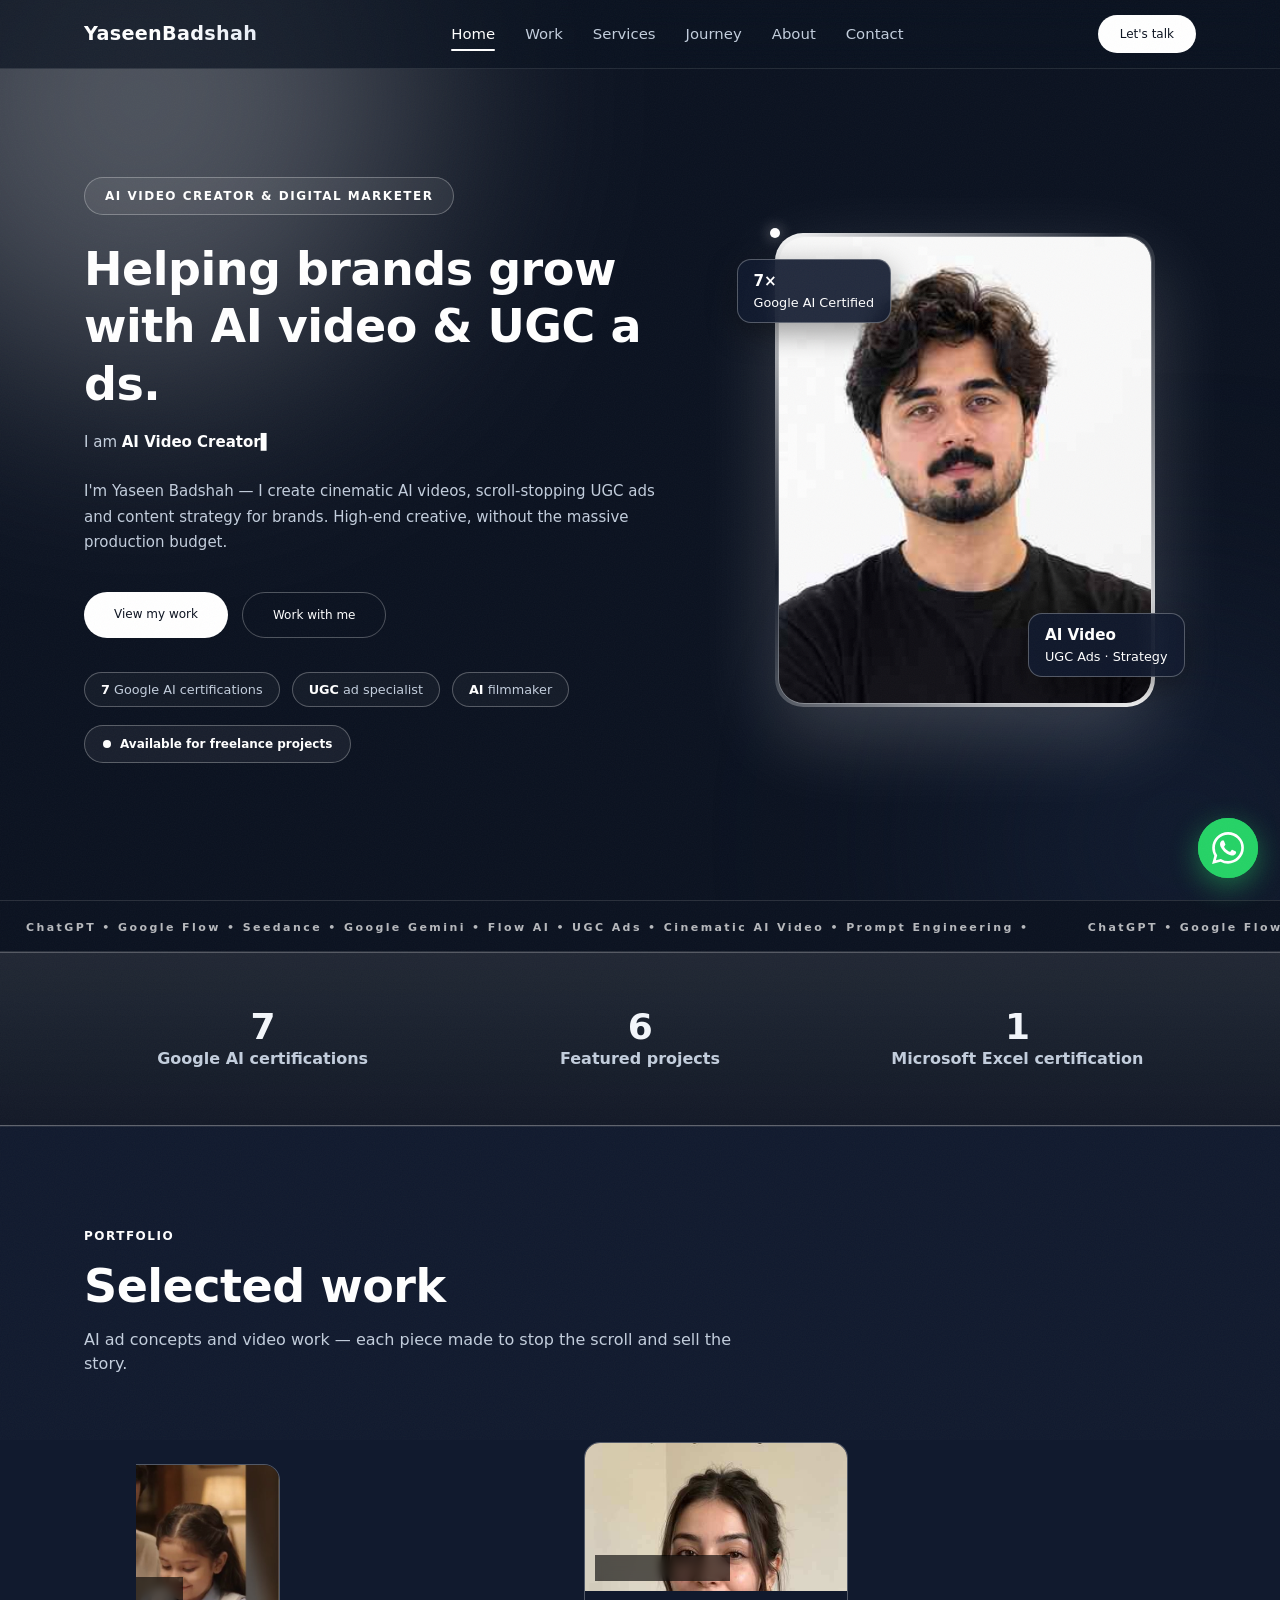
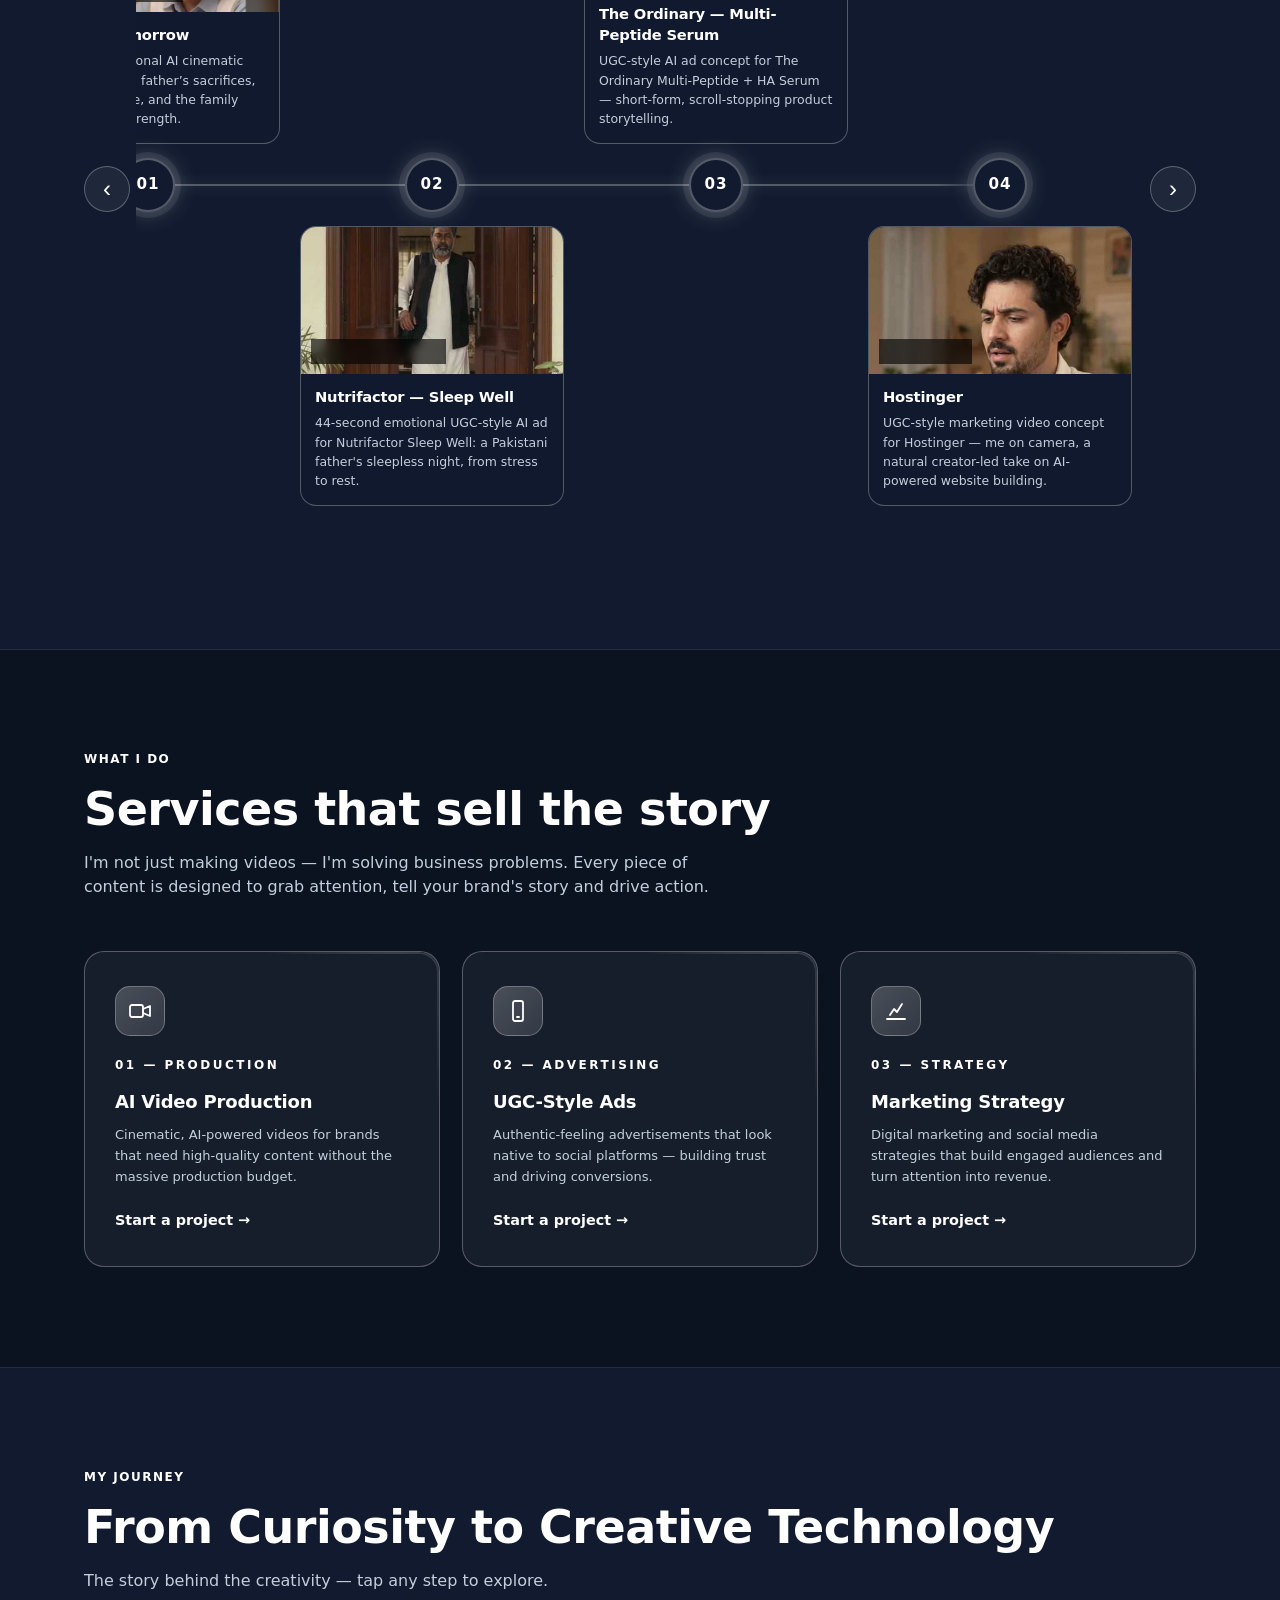
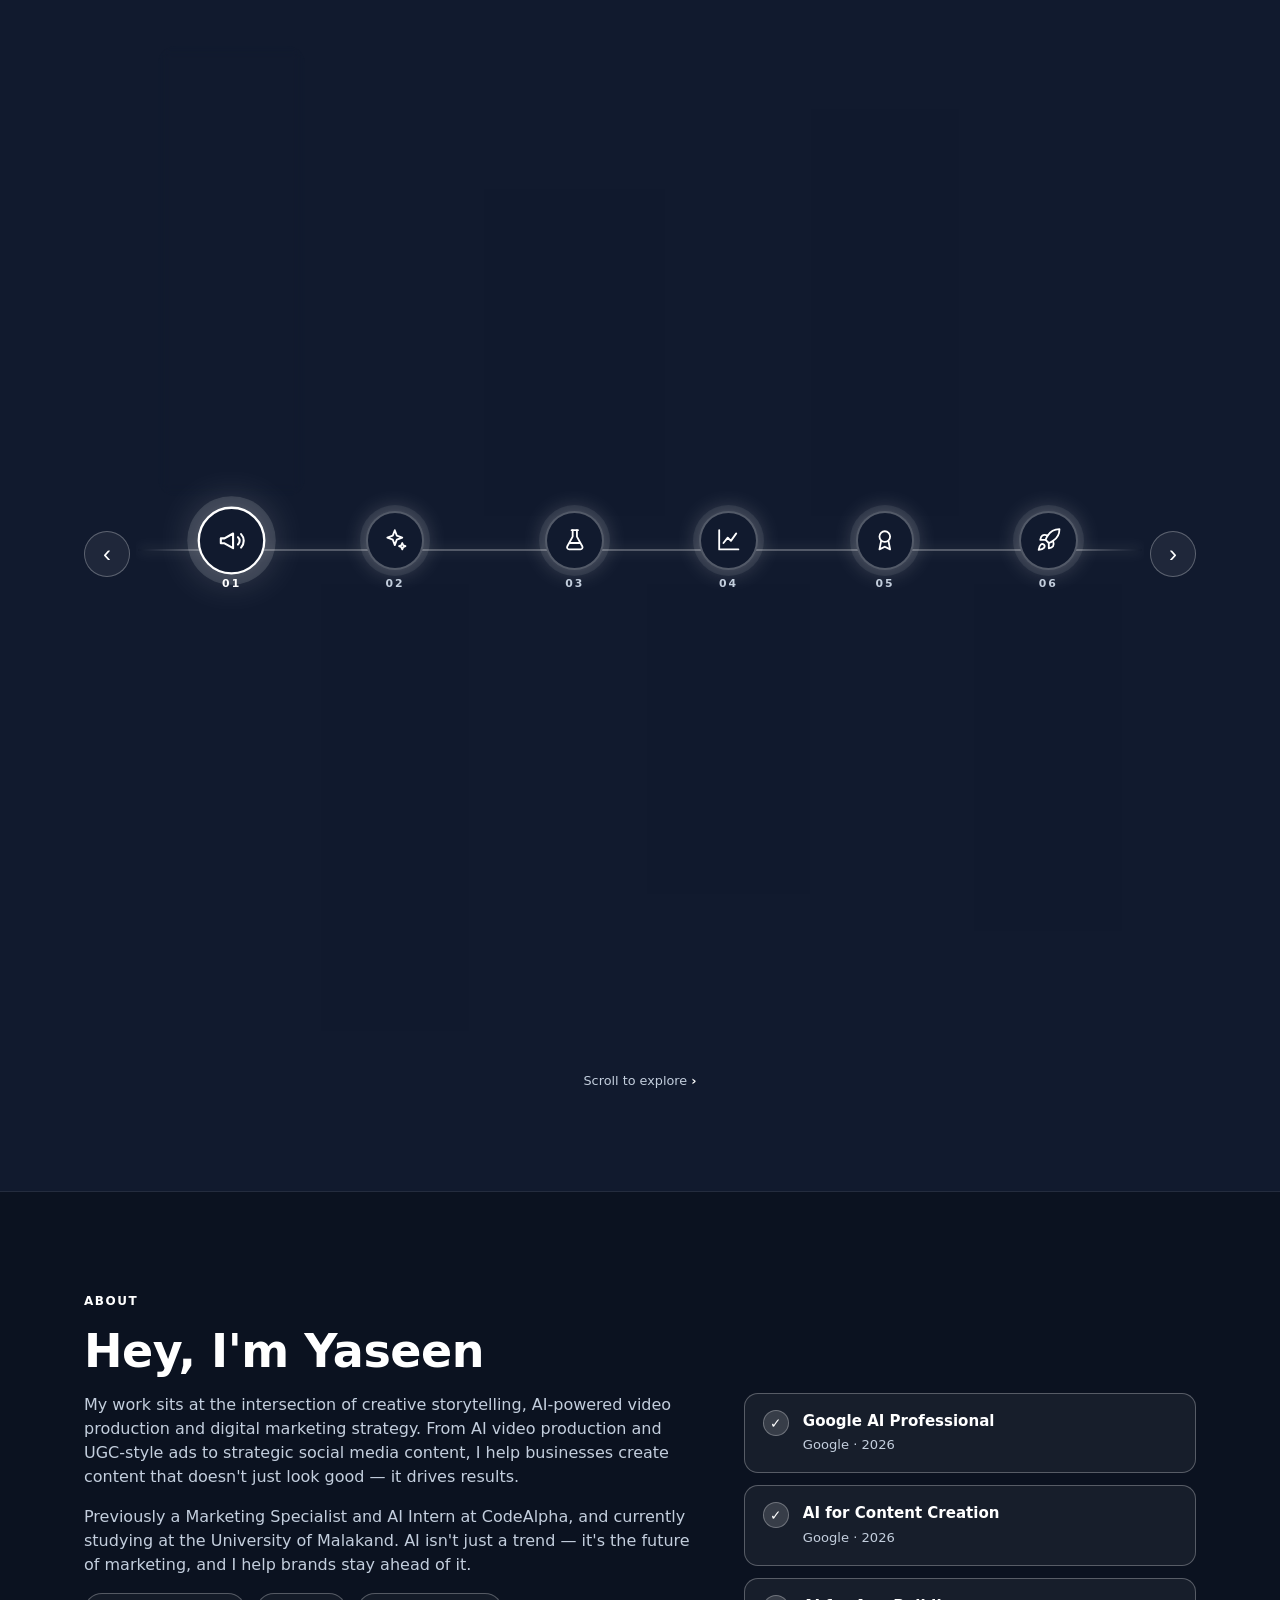
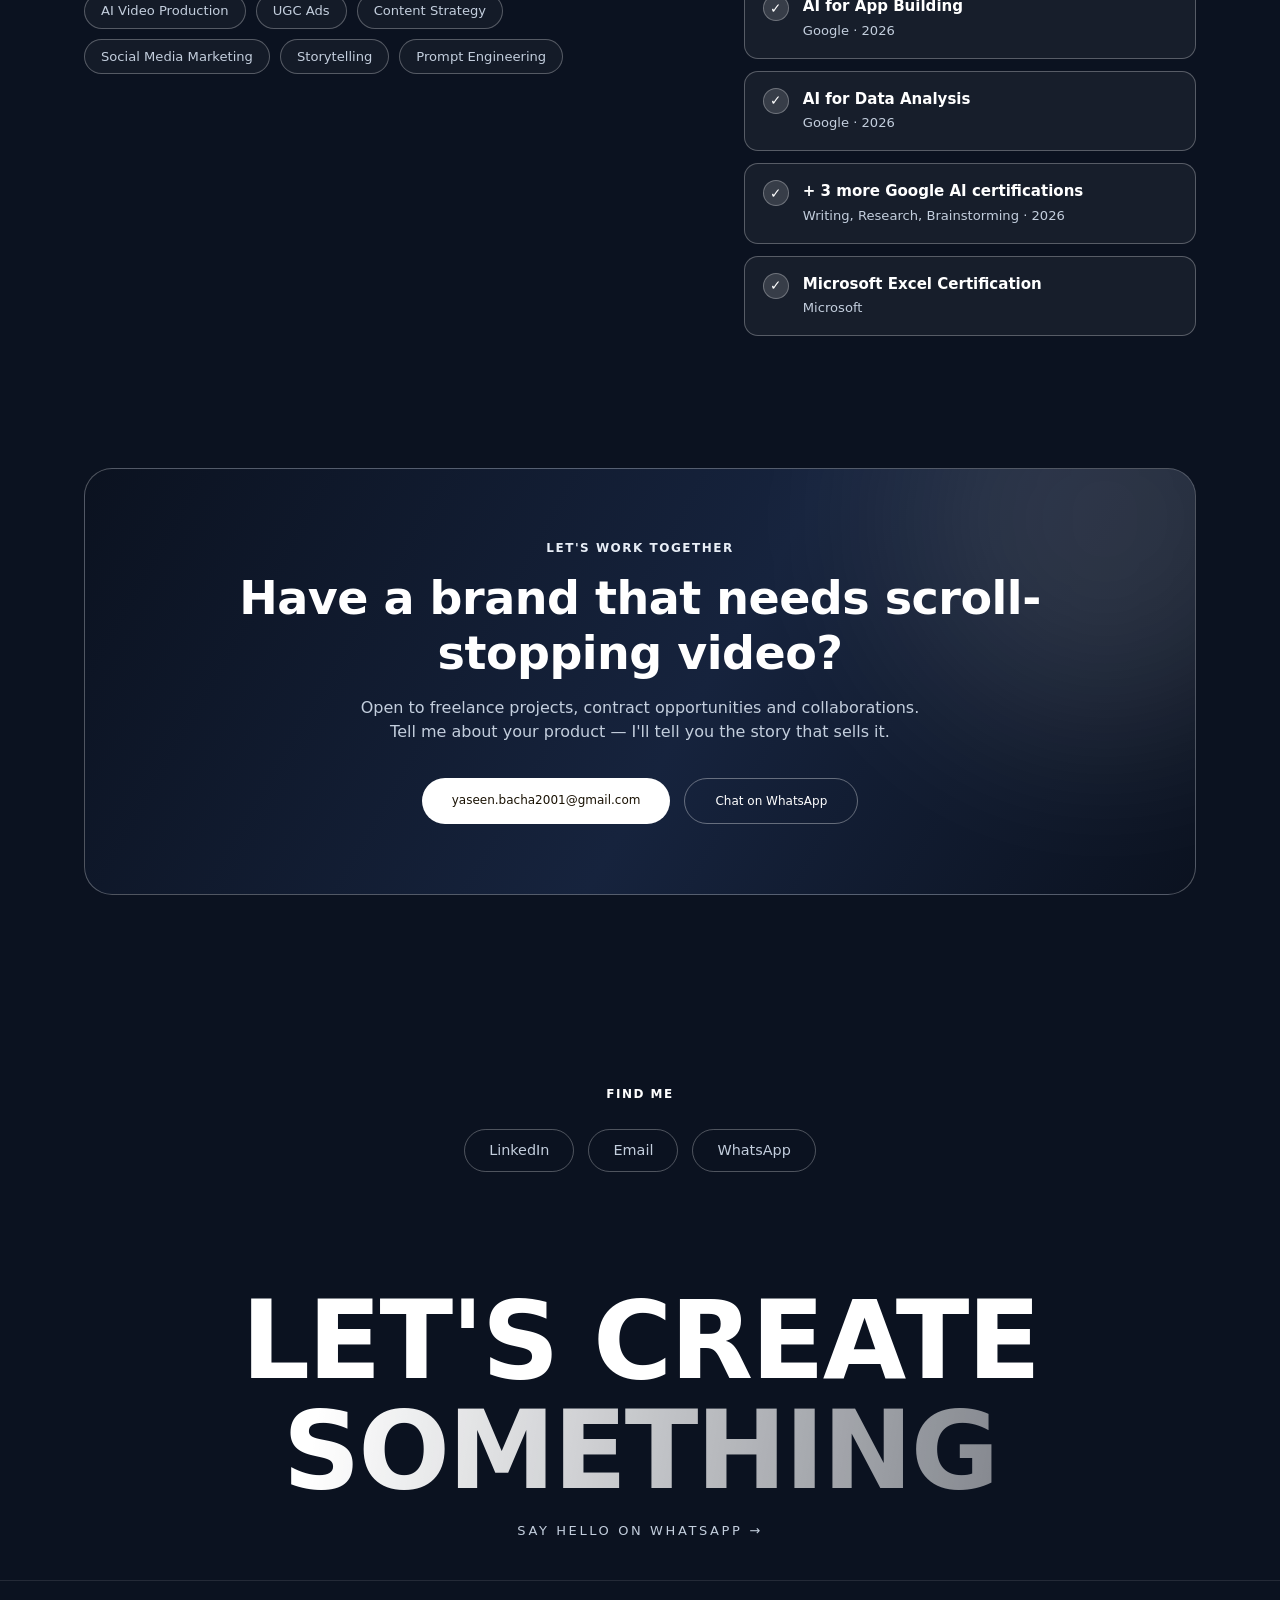
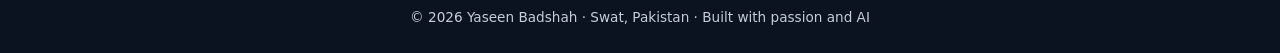
==== commit 47b59570: "Work section rebuilt as journey-style timeline (smaller cards, numbered nodes)" ====
--- a/index.html
+++ b/index.html
@@ -1 +1 @@
-<!DOCTYPE html><html lang="en"><head><meta charset="UTF-8" /><meta name="viewport" content="width=device-width, initial-scale=1.0" /><title>Yaseen Badshah — AI Video Creator | UGC Ads & Cinematic AI Video</title><meta name="description" content="AI video creator helping brands grow with cinematic AI videos, AI UGC ads and AI product videos. Digital marketing strategy that turns views into customers." /><link rel="canonical" href="https://yaseenbadshahai.github.io/portfolio-website/" /><meta name="robots" content="index, follow" /><meta name="theme-color" content="#0b1220" /><meta property="og:type" content="website" /><meta property="og:site_name" content="Yaseen Badshah — AI Video Creator" /><meta property="og:title" content="Yaseen Badshah — AI Video Creator | UGC Ads & Cinematic AI Video" /><meta property="og:description" content="Cinematic AI videos, AI UGC ads and AI product videos for brands that want to grow." /><meta property="og:url" content="https://yaseenbadshahai.github.io/portfolio-website/" /><meta name="twitter:card" content="summary" /><meta name="twitter:title" content="Yaseen Badshah — AI Video Creator | UGC Ads & Cinematic AI Video" /><meta name="twitter:description" content="Cinematic AI videos, AI UGC ads and AI product videos for brands that want to grow." /><script type="application/ld+json">{"@context":"https://schema.org","@type":"Person","name":"Yaseen Badshah","jobTitle":"AI Video Creator & Digital Marketer","url":"https://yaseenbadshahai.github.io/portfolio-website/","description":"Helps brands grow with cinematic AI videos, AI UGC ads and AI product videos.","knowsAbout":["AI video creation","UGC ads","AI UGC ads","cinematic AI video","AI product video","digital marketing"]}</script><link rel="icon" href="data:image/svg+xml,%3Csvg xmlns='http://www.w3.org/2000/svg' viewBox='0 0 64 64'%3E%3Crect width='64' height='64' rx='14' fill='%230b1220'/%3E%3Ctext x='32' y='44' font-family='Arial' font-size='34' font-weight='bold' fill='white' text-anchor='middle'%3EY%3C/text%3E%3C/svg%3E"><link rel="stylesheet" href="styles.css"></head><body><div id="pb"></div><div class="gr" aria-hidden="true"></div><div class="cd" aria-hidden="true"></div><div class="cr" aria-hidden="true"></div><nav><div class="wrap"><a class="logo" href="#top">Yaseen<span>Badshah</span></a><button class="burger" id="burger" aria-label="Menu">☰</button><div class="links" id="navLinks"><a href="#top">Home</a><a href="#work">Work</a><a href="#services">Services</a><a href="#journey">Journey</a><a href="#about">About</a><a href="#contact">Contact</a></div><a class="btn" href="#contact">Let's talk</a></div></nav><header id="top"><div class="hero-glow hg1"></div><div class="hero-glow hg2"></div><div class="wrap hero-grid"><div><span class="eyebrow reveal">AI Video Creator &amp; Digital Marketer</span><h1 class="reveal">Helping brands grow <span class="grad">with AI video & UGC ads.</span></h1><div class="rl">I am&nbsp;<span id="sc"></span><span class="ct">▌</span></div><p class="sub reveal">I'm Yaseen Badshah — I create cinematic AI videos, scroll-stopping UGC ads and content strategy for brands. High-end creative, without the massive production budget.</p><div class="cta reveal"><a class="btn" href="#work">View my work</a><a class="btn ghost" href="#contact">Work with me</a></div><div class="hero-badges reveal"><span><b>7</b> Google AI certifications</span><span><b>UGC</b> ad specialist</span><span><b>AI</b> filmmaker</span></div><div><span class="av"><i></i>Available for freelance projects</span></div></div><div class="portrait-wrap reveal"><div class="portrait-frame"><span class="orbit-dot" aria-hidden="true"></span><img class="portrait" src="[data-uri]" alt="Yaseen Badshah" /></div><div class="float-card fc1"><b>7×</b>Google AI Certified</div><div class="float-card fc2"><b>AI Video</b>UGC Ads · Strategy</div></div></div></header><div class="mq" aria-hidden="true"><div><span>ChatGPT • Google Flow • Seedance • Google Gemini • Flow AI • UGC Ads • Cinematic AI Video • Prompt Engineering • </span></div></div><div class="stat-band"><div class="wrap"><div class="stat reveal"><b>7</b><span>Google AI certifications</span></div><div class="stat reveal"><b>6</b><span>Featured projects</span></div><div class="stat reveal"><b>1</b><span>Microsoft Excel certification</span></div></div></div><section id="work" class="work-hscroll"><div class="wrap work-pin"><div class="eyebrow2 reveal">Portfolio</div><h2 class="reveal">Selected <span class="grad">work</span></h2><p class="lead reveal">AI ad concepts and video work — each piece made to stop the scroll and sell the story.</p><div class="grid2 work-scroll work-drive"><a class="work-card reveal" href="https://lnkd.in/p/dkM9ERg8" target="_blank" rel="noopener"><div class="thumb"><img src="[data-uri]" alt="For Their Tomorrow — father and daughter at the table" loading="lazy" /><span class="tag">AI cinematic story</span><span class="viewpill">View case &rarr;</span></div><div class="work-body"><h3>For Their Tomorrow</h3><p>43-second emotional AI cinematic story: a Pakistani father’s sacrifices, a daughter’s love, and the family that gives him strength.</p><span class="go">View post →</span></div></a><a class="work-card reveal" href="https://www.linkedin.com/feed/update/urn:li:activity:7514227326063239168/" target="_blank" rel="noopener"><div class="thumb"><img src="[data-uri]" alt="Nutrifactor Sleep Well ad" loading="lazy" /><span class="tag">UGC ad concept</span><span class="viewpill">View case &rarr;</span></div><div class="work-body"><h3>Nutrifactor — Sleep Well</h3><p>44-second emotional UGC-style AI ad for Nutrifactor Sleep Well: a Pakistani father's sleepless night, from stress to rest.</p><span class="go">View post →</span></div></a><a class="work-card reveal" href="https://www.linkedin.com/feed/update/urn:li:activity:7512495942143627264/" target="_blank" rel="noopener"><div class="thumb"><img src="[data-uri]" alt="The Ordinary serum ad" loading="lazy" /><span class="tag">UGC ad concept</span><span class="viewpill">View case &rarr;</span></div><div class="work-body"><h3>The Ordinary — Multi-Peptide Serum</h3><p>UGC-style AI ad concept for The Ordinary Multi-Peptide + HA Serum — short-form, scroll-stopping product storytelling.</p><span class="go">View post →</span></div></a><a class="work-card reveal" href="https://www.linkedin.com/feed/update/urn:li:activity:7510031796843991040/" target="_blank" rel="noopener"><div class="thumb"><img src="[data-uri]" alt="Hostinger video" loading="lazy" /><span class="tag">UGC video</span><span class="viewpill">View case &rarr;</span></div><div class="work-body"><h3>Hostinger</h3><p>UGC-style marketing video concept for Hostinger — me on camera, a natural creator-led take on AI-powered website building.</p><span class="go">View post →</span></div></a><a class="work-card reveal" href="https://www.linkedin.com/feed/update/urn:li:activity:7514227282723364865/" target="_blank" rel="noopener"><div class="thumb"><img src="[data-uri]" alt="GPT-6 Astra motion graphic" loading="lazy" /><span class="tag">Motion graphics</span><span class="viewpill">View case &rarr;</span></div><div class="work-body"><h3>GPT-6 Astra</h3><p>30-second AI motion-graphic ad concept.</p><span class="go">View post →</span></div></a><a class="work-card reveal" href="https://www.linkedin.com/feed/update/urn:li:activity:7509677001197260800/" target="_blank" rel="noopener"><div class="thumb"><img src="[data-uri]" alt="Shoe brand story" loading="lazy" /><span class="tag">UGC video</span><span class="viewpill">View case &rarr;</span></div><div class="work-body"><h3>Shoe Brand — UGC Video</h3><p>UGC-style AI video ad crafted for a shoe brand campaign.</p><span class="go">View post →</span></div></a><a class="work-card reveal" href="https://www.linkedin.com/feed/update/urn:li:ugcPost:7480361943845781504/" target="_blank" rel="noopener"><div class="thumb"><img src="[data-uri]" alt="John the gorilla travel vlogger" loading="lazy" /><span class="tag">AI vlog series</span><span class="viewpill">View case &rarr;</span></div><div class="work-body"><h3>John — Gorilla Travel Vlogger</h3><p>AI-generated vlog-format video (Veo 3): John the gorilla explores Times Square, NYC.</p><span class="go">View post →</span></div></a></div></div><div class="work-spacer"></div></section><section id="services"><div class="wrap"><div class="eyebrow2 reveal">What I do</div><h2 class="reveal">Services that <span class="grad">sell the story</span></h2><p class="lead reveal">I'm not just making videos — I'm solving business problems. Every piece of content is designed to grab attention, tell your brand's story and drive action.</p><div class="grid3"><div class="card reveal"><div class="icon"><svg viewBox="0 0 24 24"><rect x="2" y="6" width="13" height="12" rx="2"/><path d="M15 10l7-3v10l-7-3z"/></svg></div><span class="tagline">01 — Production</span><h3>AI Video Production</h3><p>Cinematic, AI-powered videos for brands that need high-quality content without the massive production budget.</p><a class="go" href="#contact">Start a project →</a></div><div class="card reveal"><div class="icon"><svg viewBox="0 0 24 24"><rect x="7" y="2" width="10" height="20" rx="2"/><path d="M11 18h2"/></svg></div><span class="tagline">02 — Advertising</span><h3>UGC-Style Ads</h3><p>Authentic-feeling advertisements that look native to social platforms — building trust and driving conversions.</p><a class="go" href="#contact">Start a project →</a></div><div class="card reveal"><div class="icon"><svg viewBox="0 0 24 24"><path d="M3 20h18"/><path d="M6 16l4-6 3 3 5-8"/></svg></div><span class="tagline">03 — Strategy</span><h3>Marketing Strategy</h3><p>Digital marketing and social media strategies that build engaged audiences and turn attention into revenue.</p><a class="go" href="#contact">Start a project →</a></div></div></div></section><section id="journey"><div class="wrap"><div class="eyebrow2 reveal">My Journey</div><h2 class="reveal">From Curiosity to <span class="grad">Creative Technology</span></h2><p class="lead reveal">The story behind the creativity — tap any step to explore.</p><div class="journey reveal"><button class="j-arrow j-prev" aria-label="Scroll journey left">&#8249;</button><div class="j-scroll" id="jScroll"><div class="j-strip"><div class="j-line" aria-hidden="true"></div><div class="j-item"><div class="j-slot j-above"><div class="j-card"><span class="j-tag">Foundation</span><h3>Discovering Digital Marketing</h3><p>Completed a two-month Digital Marketing course — content strategy, social media, SEO, audience engagement. Learned that great content means understanding the audience and presenting the message the right way.</p></div></div><button class="j-node" aria-label="Step 1: Discovering Digital Marketing"><span class="j-ring"><svg viewBox="0 0 24 24"><path d="M3 10v4h3l7 4V6l-7 4H3z"/><path d="M17 9a4 4 0 010 6"/><path d="M19.5 6.5a8 8 0 010 11"/></svg></span><span class="j-num">01</span></button><div class="j-slot j-below"></div></div><div class="j-item"><div class="j-slot j-above"></div><button class="j-node" aria-label="Step 2: Exploring the Possibilities of AI"><span class="j-ring"><svg viewBox="0 0 24 24"><path d="M12 3l1.9 5.1L19 10l-5.1 1.9L12 17l-1.9-5.1L5 10l5.1-1.9L12 3z"/><path d="M19 15l.9 2.1L22 18l-2.1.9L19 21l-.9-2.1L16 18l2.1-.9L19 15z"/></svg></span><span class="j-num">02</span></button><div class="j-slot j-below"><div class="j-card"><span class="j-tag">Exploration</span><h3>Exploring the Possibilities of AI</h3><p>Started with ChatGPT and Google Gemini for research and scripting, then Flow AI for image and video generation. Built a repeatable workflow: Research &rarr; Idea &rarr; Story &rarr; Prompt &rarr; Generation &rarr; Refinement &rarr; Final Creation.</p></div></div></div><div class="j-item"><div class="j-slot j-above"><div class="j-card"><span class="j-tag">Experimentation</span><h3>Learning Through Real Projects</h3><p>Miniature construction timelapses, character travel videos, UGC-style product ads, and a 30-second GPT-6 Astra motion graphic. Every project sharpened visual storytelling and creative judgment.</p></div></div><button class="j-node" aria-label="Step 3: Learning Through Real Projects"><span class="j-ring"><svg viewBox="0 0 24 24"><path d="M9 3h6"/><path d="M10 3v6l-5 9a2 2 0 001.8 3h10.4a2 2 0 001.8-3l-5-9V3"/><path d="M7.5 15h9"/></svg></span><span class="j-num">03</span></button><div class="j-slot j-below"></div></div><div class="j-item"><div class="j-slot j-above"></div><button class="j-node" aria-label="Step 4: 61,000 Impressions on LinkedIn"><span class="j-ring"><svg viewBox="0 0 24 24"><path d="M3 3v18h18"/><path d="M7 15l4-5 3 3 5-7"/></svg></span><span class="j-num">04</span></button><div class="j-slot j-below"><div class="j-card"><span class="j-tag gold">Breakthrough</span><h3>61,000 Impressions on LinkedIn</h3><p>An AI creative video post passed 61,000 impressions — proof that a distinctive idea plus visual storytelling makes people stop, watch, and engage.</p></div></div></div><div class="j-item"><div class="j-slot j-above"><div class="j-card"><span class="j-tag">Credentials</span><h3>Developing Professional Skills</h3><p>Google AI Professional credential, AI internship with CodeAlpha (July 2026), and Microsoft Excel training via NVTTI — combining creativity with research and analytical thinking.</p></div></div><button class="j-node" aria-label="Step 5: Developing Professional Skills"><span class="j-ring"><svg viewBox="0 0 24 24"><circle cx="12" cy="9" r="5"/><path d="M8.5 13.5L7 21l5-2.5L17 21l-1.5-7.5"/></svg></span><span class="j-num">05</span></button><div class="j-slot j-below"></div></div><div class="j-item"><div class="j-slot j-above"></div><button class="j-node" aria-label="Step 6: Where I'm Going"><span class="j-ring"><svg viewBox="0 0 24 24"><path d="M4.5 16.5c-1.5 1.26-2 5-2 5s3.74-.5 5-2c.71-.84.7-2.13-.09-2.91a2.18 2.18 0 0 0-2.91-.09z"/><path d="m12 15-3-3a22 22 0 0 1 2-3.95A12.88 12.88 0 0 1 22 2c0 2.72-.78 7.5-6 11a22.35 22.35 0 0 1-4 2z"/><path d="M9 12H4s.55-3.03 2-4c1.62-1.08 5 0 5 0"/><path d="M12 15v5s3.03-.55 4-2c1.08-1.62 0-5 0-5"/></svg></span><span class="j-num">06</span></button><div class="j-slot j-below"><div class="j-card"><span class="j-tag">Vision</span><h3>Where I'm Going</h3><p>Growing into a versatile AI Creative Technologist — AI video, UGC ads, brand storytelling. &ldquo;AI gives me new possibilities. Creativity gives those possibilities direction.&rdquo;</p></div></div></div></div></div><button class="j-arrow j-next" aria-label="Scroll journey right">&#8250;</button></div><div class="j-hint reveal">Scroll to explore <span>&#8250;</span></div></div></section><section id="about"><div class="wrap"><div class="eyebrow2 reveal">About</div><h2 class="reveal">Hey, I'm <span class="grad">Yaseen</span></h2><div class="about-grid"><div class="reveal"><p>My work sits at the intersection of creative storytelling, AI-powered video production and digital marketing strategy. From AI video production and UGC-style ads to strategic social media content, I help businesses create content that doesn't just look good — it drives results.</p><p>Previously a Marketing Specialist and AI Intern at CodeAlpha, and currently studying at the University of Malakand. AI isn't just a trend — it's the future of marketing, and I help brands stay ahead of it.</p><div class="pill-list"><span class="pill">AI Video Production</span><span class="pill">UGC Ads</span><span class="pill">Content Strategy</span><span class="pill">Social Media Marketing</span><span class="pill">Storytelling</span><span class="pill">Prompt Engineering</span></div></div><div class="reveal"><div class="cert"><div class="tick">✓</div><div><b>Google AI Professional</b><span>Google · 2026</span></div></div><div class="cert"><div class="tick">✓</div><div><b>AI for Content Creation</b><span>Google · 2026</span></div></div><div class="cert"><div class="tick">✓</div><div><b>AI for App Building</b><span>Google · 2026</span></div></div><div class="cert"><div class="tick">✓</div><div><b>AI for Data Analysis</b><span>Google · 2026</span></div></div><div class="cert"><div class="tick">✓</div><div><b>+ 3 more Google AI certifications</b><span>Writing, Research, Brainstorming · 2026</span></div></div><div class="cert"><div class="tick">✓</div><div><b>Microsoft Excel Certification</b><span>Microsoft</span></div></div></div></div></div></section><section class="cta-band" id="contact" style="padding-top:20px"><div class="wrap"><div class="cta-box reveal"><div class="eyebrow2" style="color:#e8eef7">Let's work together</div><h2>Have a brand that needs <span class="grad">scroll-stopping video?</span></h2><p>Open to freelance projects, contract opportunities and collaborations. Tell me about your product — I'll tell you the story that sells it.</p><div class="cta-row"><a class="btn gold" href="https://mail.google.com/mail/?view=cm&fs=1&to=yaseen.bacha2001@gmail.com" target="_blank" rel="noopener">yaseen.bacha2001@gmail.com</a><a class="btn ghost" style="border-color:rgba(255,255,255,.35);color:#fff" href="https://wa.me/923460496038" target="_blank" rel="noopener">Chat on WhatsApp</a></div></div></div></section><div class="contact-mini"><div class="wrap"><div class="eyebrow2 reveal">Find me</div><div class="socials reveal"><a href="https://www.linkedin.com/in/yaseen-badshah-25114a260/" target="_blank" rel="noopener">LinkedIn</a><a href="https://mail.google.com/mail/?view=cm&fs=1&to=yaseen.bacha2001@gmail.com" target="_blank" rel="noopener">Email</a><a href="https://wa.me/923460496038" target="_blank" rel="noopener">WhatsApp</a></div></div></div><a class="gt" href="https://wa.me/923460496038" target="_blank" rel="noopener"><b>LET'S CREATE SOMETHING</b><small>SAY HELLO ON WHATSAPP →</small></a><footer>© 2026 Yaseen Badshah · Swat, Pakistan · Built with passion and AI</footer><button id="toTop" aria-label="Back to top"><svg viewBox="0 0 36 36" aria-hidden="true"><circle class="tt-bg" cx="18" cy="18" r="15.5"/><circle class="tt-ring" cx="18" cy="18" r="15.5"/></svg><span class="tt-arrow">&uarr;</span></button><a class="wa-float" href="https://wa.me/923460496038" target="_blank" rel="noopener" aria-label="Chat on WhatsApp"><svg xmlns="http://www.w3.org/2000/svg" viewBox="0 0 24 24"><path d="M17.472 14.382c-.297-.149-1.758-.867-2.03-.967-.273-.099-.471-.148-.67.15-.197.297-.767.966-.94 1.164-.173.199-.347.223-.644.075-.297-.15-1.255-.463-2.39-1.475-.883-.788-1.48-1.761-1.653-2.059-.173-.297-.018-.458.13-.606.134-.133.298-.347.446-.52.149-.174.198-.298.298-.497.099-.198.05-.371-.025-.52-.075-.149-.669-1.612-.916-2.207-.242-.579-.487-.5-.669-.51-.173-.008-.371-.01-.57-.01-.198 0-.52.074-.792.372-.272.297-1.04 1.016-1.04 2.479 0 1.462 1.065 2.875 1.213 3.074.149.198 2.096 3.2 5.077 4.487.709.306 1.262.489 1.694.625.712.227 1.36.195 1.871.118.571-.085 1.758-.719 2.006-1.413.248-.694.248-1.289.173-1.413-.074-.124-.272-.198-.57-.347m-5.421 7.403h-.004a9.87 9.87 0 01-5.031-1.378l-.361-.214-3.741.982.998-3.648-.235-.374a9.86 9.86 0 01-1.51-5.26c.001-5.45 4.436-9.884 9.888-9.884 2.64 0 5.122 1.03 6.988 2.898a9.825 9.825 0 012.893 6.994c-.003 5.45-4.437 9.884-9.885 9.884m8.413-18.297A11.815 11.815 0 0012.05 0C5.495 0 .16 5.335.157 11.892c0 2.096.547 4.142 1.588 5.945L.057 24l6.305-1.654a11.882 11.882 0 005.683 1.448h.005c6.554 0 11.89-5.335 11.893-11.893a11.821 11.821 0 00-3.48-8.413Z"/></svg></a><script>document.body.classList.add('ready');var mq=document.querySelector('.mq div');if(mq){mq.innerHTML+=mq.innerHTML;}var reduceMotion = window.matchMedia('(prefers-reduced-motion: reduce)').matches;var burger = document.getElementById('burger');var navLinks = document.getElementById('navLinks');if (burger && navLinks) {burger.addEventListener('click', function(){ navLinks.classList.toggle('open'); });navLinks.querySelectorAll('a').forEach(function(a){a.addEventListener('click', function(){ navLinks.classList.remove('open'); });});}document.querySelectorAll('.grid3, .grid2').forEach(function(grid){Array.prototype.forEach.call(grid.children, function(el, i){el.style.transitionDelay = (i * 90) + 'ms';});});var io = new IntersectionObserver(function(es){es.forEach(function(e){if (e.isIntersecting) { e.target.classList.add('in'); io.unobserve(e.target); }});}, {threshold:.12});document.querySelectorAll('.reveal').forEach(function(el){ if (!el.closest('header')) io.observe(el); });var nav = document.querySelector('nav');var secIds = ['top','work','services','journey','about','contact'];var linkEls = Array.prototype.slice.call(document.querySelectorAll('#navLinks a'));var ticking = false;function onScroll(){var y = window.scrollY || window.pageYOffset;nav.classList.toggle('scrolled', y > 40);var cur = '';secIds.forEach(function(id){var s = document.getElementById(id);if (s && s.getBoundingClientRect().top < window.innerHeight * .4) cur = id;});linkEls.forEach(function(a){a.classList.toggle('active', a.getAttribute('href') === '#' + cur);});var tt = document.getElementById('toTop');if (tt){tt.classList.toggle('show', y > 600);var dh = document.documentElement.scrollHeight - window.innerHeight;var pr = dh > 0 ? Math.min(y / dh, 1) : 0;var ring = tt.querySelector('.tt-ring');if (ring) ring.style.strokeDashoffset = (97.4 * (1 - pr)).toFixed(1);}ticking = false;}window.addEventListener('scroll', function(){if (!ticking) { window.requestAnimationFrame(onScroll); ticking = true; }}, {passive:true});onScroll();var toTopBtn = document.getElementById('toTop');if (toTopBtn) toTopBtn.addEventListener('click', function(){window.scrollTo({top:0, behavior: reduceMotion ? 'auto' : 'smooth'});});var jScroll = document.getElementById('jScroll');if (jScroll) {var jNodes = Array.prototype.slice.call(document.querySelectorAll('.j-node'));function activateJourney(i){jNodes.forEach(function(n, k){var on = (k === i);n.classList.toggle('active', on);var card = n.parentElement.querySelector('.j-card');if (card) card.classList.toggle('lit', on);});}var autoTimer = null, resumeTimer = null, dragging = false, dragMoved = 0;var dragStartX = 0, dragStartL = 0;function jMax(){ return jScroll.scrollWidth - jScroll.clientWidth; }function startAuto(){if (reduceMotion || autoTimer) return;autoTimer = setInterval(function(){if (dragging) return;var max = jMax();if (max <= 4) return;var next = jScroll.scrollLeft + 2;if (next >= max - 2) { jScroll.scrollTo({left:0}); }else { jScroll.scrollLeft = next; }}, 32);}function stopAuto(){if (autoTimer){ clearInterval(autoTimer); autoTimer = null; }}function pauseAuto(ms){stopAuto();if (resumeTimer) clearTimeout(resumeTimer);if (!reduceMotion) resumeTimer = setTimeout(startAuto, ms || 4000);}Array.prototype.forEach.call(document.querySelectorAll('.j-arrow'), function(btn){btn.addEventListener('click', function(){jScroll.scrollBy({left:(btn.classList.contains('j-next') ? 1 : -1) * 300, behavior:'smooth'});pauseAuto(5000);});});jNodes.forEach(function(n, i){n.addEventListener('click', function(){ activateJourney(i); pauseAuto(8000); });});activateJourney(0);var journeyBox = jScroll.closest('.journey');if (journeyBox){journeyBox.addEventListener('mouseenter', stopAuto);journeyBox.addEventListener('mouseleave', function(){ pauseAuto(1500); });}jScroll.addEventListener('touchstart', function(){ pauseAuto(6000); }, {passive:true});jScroll.addEventListener('pointerdown', function(e){if (e.pointerType !== 'mouse' || e.button !== 0) return;dragging = true; dragMoved = 0;dragStartX = e.clientX; dragStartL = jScroll.scrollLeft;jScroll.classList.add('dragging');pauseAuto(6000);});window.addEventListener('pointermove', function(e){if (!dragging) return;var dx = e.clientX - dragStartX;if (Math.abs(dx) > dragMoved) dragMoved = Math.abs(dx);jScroll.scrollLeft = dragStartL - dx;});window.addEventListener('pointerup', function(){if (!dragging) return;dragging = false;jScroll.classList.remove('dragging');if (dragMoved > 8){var swallow = function(ev){ ev.stopPropagation(); ev.preventDefault(); };jScroll.addEventListener('click', swallow, true);setTimeout(function(){ jScroll.removeEventListener('click', swallow, true); }, 60);}pauseAuto(6000);});startAuto();}var fine=matchMedia('(pointer:fine)').matches,RM=reduceMotion;if(!RM&&fine){document.documentElement.style.scrollBehavior='auto';var sy=scrollY,ty=sy,rS=0;function TS(){sy+=(ty-sy)*.13;if(Math.abs(ty-sy)<.6){sy=ty;rS=0;scrollTo(0,sy);return}scrollTo(0,sy);rS=requestAnimationFrame(TS)}addEventListener('wheel',function(e){if(e.ctrlKey)return;var m=document.documentElement,w=m.scrollHeight-innerHeight;if(w<=0)return;ty=Math.min(w,Math.max(0,ty+e.deltaY*(e.deltaMode?16:1)));if(!rS)rS=requestAnimationFrame(TS);e.preventDefault()},{passive:false});addEventListener('scroll',function(){if(!rS){sy=scrollY;ty=sy}},{passive:true});document.querySelectorAll('a[href^="#"]').forEach(function(a){a.addEventListener('click',function(e){var h=a.getAttribute('href');if(h.length<2)return;var t=document.querySelector(h);if(!t)return;e.preventDefault();ty=Math.max(0,Math.min(document.documentElement.scrollHeight-innerHeight,t.getBoundingClientRect().top+sy-80));if(!rS)rS=requestAnimationFrame(TS);navLinks.classList.remove('open')})});addEventListener('click',function(e){if(e.target.closest&&e.target.closest('#toTop')){e.stopPropagation();e.preventDefault();ty=0;if(!rS)rS=requestAnimationFrame(TS)}},true);}var pb=document.getElementById('pb');if(pb)addEventListener('scroll',function(){var d=document.documentElement.scrollHeight-innerHeight;pb.style.transform='scaleX('+(d>0?scrollY/d:0)+')'},{passive:true});if(!RM&&fine){var cd=document.querySelector('.cd'),cr=document.querySelector('.cr');if(cd&&cr){document.documentElement.classList.add('cur');var mx=innerWidth/2,my=innerHeight/2,rx=mx,ry=my;addEventListener('mousemove',function(e){mx=e.clientX;my=e.clientY;cd.style.opacity=cr.style.opacity=1;cd.style.transform='translate('+mx+'px,'+my+'px) translate(-50%,-50%)'});(function LP(){rx+=(mx-rx)*.17;ry+=(my-ry)*.17;cr.style.transform='translate('+rx+'px,'+ry+'px) translate(-50%,-50%)';requestAnimationFrame(LP)})();document.querySelectorAll('a,button,.j-node').forEach(function(el){el.addEventListener('mouseenter',function(){cr.classList.add('b')});el.addEventListener('mouseleave',function(){cr.classList.remove('b')})});document.querySelectorAll('.work-card').forEach(function(el){el.addEventListener('mouseenter',function(){cr.classList.add('v');cr.textContent='VIEW'});el.addEventListener('mouseleave',function(){cr.classList.remove('v');cr.textContent=''})});var wsec=document.querySelector('.work-hscroll'),wrow=document.querySelector('.work-drive'),wpin=document.querySelector('.work-pin'),wsp=document.querySelector('.work-spacer');if(wsec&&wrow&&wpin&&wsp&&!RM){wrow.classList.add('jd');var maxX=0,secTop=0;function wsize(){wpin.classList.remove('fixed','past');maxX=Math.max(0,wrow.scrollWidth-wrow.clientWidth);wsp.style.height=maxX+'px';secTop=wsec.getBoundingClientRect().top+(window.scrollY||window.pageYOffset);wupd();}function wupd(){var y=window.scrollY||window.pageYOffset,p;if(y<=secTop){wpin.classList.remove('fixed','past');p=0;}else if(y>=secTop+maxX){wpin.classList.remove('fixed');wpin.classList.add('past');p=1;}else{wpin.classList.add('fixed');wpin.classList.remove('past');p=maxX>0?(y-secTop)/maxX:0;}wrow.style.transform='translate3d('+(-p*maxX).toFixed(1)+'px,0,0)';}var wtick=false;function won(){if(!wtick){wtick=true;requestAnimationFrame(function(){wtick=false;wupd();});}}window.addEventListener('scroll',won,{passive:true});window.addEventListener('resize',wsize);if(document.readyState==='complete')wsize();else window.addEventListener('load',wsize);wsize();}}}if(!RM&&fine){document.querySelectorAll('.cta .btn,.cta-box .btn,.gt,.wa-float').forEach(function(b){b.addEventListener('mousemove',function(e){var r=b.getBoundingClientRect(),x=e.clientX-r.left-r.width/2,y=e.clientY-r.top-r.height/2;b.style.transform='translate('+(x*.22).toFixed(1)+'px,'+(y*.22).toFixed(1)+'px)'});b.addEventListener('mouseleave',function(){b.style.transition='transform .45s cubic-bezier(.2,.7,.2,1)';b.style.transform='';setTimeout(function(){b.style.transition=''},450)})})}var h1=document.querySelector('header h1');if(h1&&!RM){h1.classList.remove('reveal');h1.classList.add('cs');(function sp(el){Array.prototype.slice.call(el.childNodes).forEach(function(n){if(n.nodeType===3){var f=document.createDocumentFragment();n.textContent.split('').forEach(function(c){var s=document.createElement('span');s.className='ch';s.innerHTML=c===' '?'&nbsp;':c;f.appendChild(s)});el.replaceChild(f,n)}else if(n.nodeType===1)sp(n)})})(h1);var k=0;h1.querySelectorAll('.ch').forEach(function(c){c.style.transitionDelay=(k*20)+'ms';k++});requestAnimationFrame(function(){requestAnimationFrame(function(){h1.classList.add('ci')})});}var sc=document.getElementById('sc');if(sc&&!RM){var roles=['AI Video Creator','UGC Ads Specialist','Creative Technologist','Digital Marketer'],gl='!<>-_/[]{}=+*^?#',ri=0;(function play(t){var m=t.length,f=0,iv=setInterval(function(){var o='',dn=true;for(var i=0;i<m;i++){if(i<f/2)o+=t[i];else{dn=false;o+=t[i]===' '?' ':(Math.random()<.4?t[i]:gl[Math.random()*gl.length|0])}}sc.textContent=o;f++;if(dn&&f>m*2+12){clearInterval(iv);setTimeout(function(){ri=(ri+1)%roles.length;play(roles[ri])},2300)}},42)})(roles[0]);}</script></body></html>+<!DOCTYPE html><html lang="en"><head><meta charset="UTF-8" /><meta name="viewport" content="width=device-width, initial-scale=1.0" /><title>Yaseen Badshah — AI Video Creator | UGC Ads & Cinematic AI Video</title><meta name="description" content="AI video creator helping brands grow with cinematic AI videos, AI UGC ads and AI product videos. Digital marketing strategy that turns views into customers." /><link rel="canonical" href="https://yaseenbadshahai.github.io/portfolio-website/" /><meta name="robots" content="index, follow" /><meta name="theme-color" content="#0b1220" /><meta property="og:type" content="website" /><meta property="og:site_name" content="Yaseen Badshah — AI Video Creator" /><meta property="og:title" content="Yaseen Badshah — AI Video Creator | UGC Ads & Cinematic AI Video" /><meta property="og:description" content="Cinematic AI videos, AI UGC ads and AI product videos for brands that want to grow." /><meta property="og:url" content="https://yaseenbadshahai.github.io/portfolio-website/" /><meta name="twitter:card" content="summary" /><meta name="twitter:title" content="Yaseen Badshah — AI Video Creator | UGC Ads & Cinematic AI Video" /><meta name="twitter:description" content="Cinematic AI videos, AI UGC ads and AI product videos for brands that want to grow." /><script type="application/ld+json">{"@context":"https://schema.org","@type":"Person","name":"Yaseen Badshah","jobTitle":"AI Video Creator & Digital Marketer","url":"https://yaseenbadshahai.github.io/portfolio-website/","description":"Helps brands grow with cinematic AI videos, AI UGC ads and AI product videos.","knowsAbout":["AI video creation","UGC ads","AI UGC ads","cinematic AI video","AI product video","digital marketing"]}</script><link rel="icon" href="data:image/svg+xml,%3Csvg xmlns='http://www.w3.org/2000/svg' viewBox='0 0 64 64'%3E%3Crect width='64' height='64' rx='14' fill='%230b1220'/%3E%3Ctext x='32' y='44' font-family='Arial' font-size='34' font-weight='bold' fill='white' text-anchor='middle'%3EY%3C/text%3E%3C/svg%3E"><link rel="stylesheet" href="styles.css"></head><body><div id="pb"></div><div class="gr" aria-hidden="true"></div><div class="cd" aria-hidden="true"></div><div class="cr" aria-hidden="true"></div><nav><div class="wrap"><a class="logo" href="#top">Yaseen<span>Badshah</span></a><button class="burger" id="burger" aria-label="Menu">☰</button><div class="links" id="navLinks"><a href="#top">Home</a><a href="#work">Work</a><a href="#services">Services</a><a href="#journey">Journey</a><a href="#about">About</a><a href="#contact">Contact</a></div><a class="btn" href="#contact">Let's talk</a></div></nav><header id="top"><div class="hero-glow hg1"></div><div class="hero-glow hg2"></div><div class="wrap hero-grid"><div><span class="eyebrow reveal">AI Video Creator &amp; Digital Marketer</span><h1 class="reveal">Helping brands grow <span class="grad">with AI video & UGC ads.</span></h1><div class="rl">I am&nbsp;<span id="sc"></span><span class="ct">▌</span></div><p class="sub reveal">I'm Yaseen Badshah — I create cinematic AI videos, scroll-stopping UGC ads and content strategy for brands. High-end creative, without the massive production budget.</p><div class="cta reveal"><a class="btn" href="#work">View my work</a><a class="btn ghost" href="#contact">Work with me</a></div><div class="hero-badges reveal"><span><b>7</b> Google AI certifications</span><span><b>UGC</b> ad specialist</span><span><b>AI</b> filmmaker</span></div><div><span class="av"><i></i>Available for freelance projects</span></div></div><div class="portrait-wrap reveal"><div class="portrait-frame"><span class="orbit-dot" aria-hidden="true"></span><img class="portrait" src="[data-uri]" alt="Yaseen Badshah" /></div><div class="float-card fc1"><b>7×</b>Google AI Certified</div><div class="float-card fc2"><b>AI Video</b>UGC Ads · Strategy</div></div></div></header><div class="mq" aria-hidden="true"><div><span>ChatGPT • Google Flow • Seedance • Google Gemini • Flow AI • UGC Ads • Cinematic AI Video • Prompt Engineering • </span></div></div><div class="stat-band"><div class="wrap"><div class="stat reveal"><b>7</b><span>Google AI certifications</span></div><div class="stat reveal"><b>6</b><span>Featured projects</span></div><div class="stat reveal"><b>1</b><span>Microsoft Excel certification</span></div></div></div><section id="work"><div class="wrap"><div class="eyebrow2 reveal">Portfolio</div><h2 class="reveal">Selected <span class="grad">work</span></h2><p class="lead reveal">AI ad concepts and video work — each piece made to stop the scroll and sell the story.</p><div class="journey reveal" id="workJourney"><button class="w-arrow j-prev" aria-label="Scroll work left">&#8249;</button><div class="j-scroll" id="wScroll"><div class="w-strip"><div class="j-line" aria-hidden="true"></div><div class="w-item"><div class="w-slot w-above"><a class="w-card" href="https://lnkd.in/p/dkM9ERg8" target="_blank" rel="noopener"><span class="w-thumb"><img src="[data-uri]" alt="For Their Tomorrow — father and daughter at the table" loading="lazy"><span class="w-tag">AI cinematic story</span></span><span class="w-body"><span class="w-title">For Their Tomorrow</span><span class="w-desc">43-second emotional AI cinematic story: a Pakistani father’s sacrifices, a daughter’s love, and the family that gives him strength.</span></span></a></div><div class="w-node"><span class="w-ring">01</span></div><div class="w-slot w-below"></div></div><div class="w-item"><div class="w-slot w-above"></div><div class="w-node"><span class="w-ring">02</span></div><div class="w-slot w-below"><a class="w-card" href="https://www.linkedin.com/feed/update/urn:li:activity:7514227326063239168/" target="_blank" rel="noopener"><span class="w-thumb"><img src="[data-uri]" alt="Nutrifactor Sleep Well ad" loading="lazy"><span class="w-tag">UGC ad concept</span></span><span class="w-body"><span class="w-title">Nutrifactor — Sleep Well</span><span class="w-desc">44-second emotional UGC-style AI ad for Nutrifactor Sleep Well: a Pakistani father&#x27;s sleepless night, from stress to rest.</span></span></a></div></div><div class="w-item"><div class="w-slot w-above"><a class="w-card" href="https://www.linkedin.com/feed/update/urn:li:activity:7512495942143627264/" target="_blank" rel="noopener"><span class="w-thumb"><img src="[data-uri]" alt="The Ordinary serum ad" loading="lazy"><span class="w-tag">UGC ad concept</span></span><span class="w-body"><span class="w-title">The Ordinary — Multi-Peptide Serum</span><span class="w-desc">UGC-style AI ad concept for The Ordinary Multi-Peptide + HA Serum — short-form, scroll-stopping product storytelling.</span></span></a></div><div class="w-node"><span class="w-ring">03</span></div><div class="w-slot w-below"></div></div><div class="w-item"><div class="w-slot w-above"></div><div class="w-node"><span class="w-ring">04</span></div><div class="w-slot w-below"><a class="w-card" href="https://www.linkedin.com/feed/update/urn:li:activity:7510031796843991040/" target="_blank" rel="noopener"><span class="w-thumb"><img src="[data-uri]" alt="Hostinger video" loading="lazy"><span class="w-tag">UGC video</span></span><span class="w-body"><span class="w-title">Hostinger</span><span class="w-desc">UGC-style marketing video concept for Hostinger — me on camera, a natural creator-led take on AI-powered website building.</span></span></a></div></div><div class="w-item"><div class="w-slot w-above"><a class="w-card" href="https://www.linkedin.com/feed/update/urn:li:activity:7514227282723364865/" target="_blank" rel="noopener"><span class="w-thumb"><img src="[data-uri]" alt="GPT-6 Astra motion graphic" loading="lazy"><span class="w-tag">Motion graphics</span></span><span class="w-body"><span class="w-title">GPT-6 Astra</span><span class="w-desc">30-second AI motion-graphic ad concept.</span></span></a></div><div class="w-node"><span class="w-ring">05</span></div><div class="w-slot w-below"></div></div><div class="w-item"><div class="w-slot w-above"></div><div class="w-node"><span class="w-ring">06</span></div><div class="w-slot w-below"><a class="w-card" href="https://www.linkedin.com/feed/update/urn:li:activity:7509677001197260800/" target="_blank" rel="noopener"><span class="w-thumb"><img src="[data-uri]" alt="Shoe brand story" loading="lazy"><span class="w-tag">UGC video</span></span><span class="w-body"><span class="w-title">Shoe Brand — UGC Video</span><span class="w-desc">UGC-style AI video ad crafted for a shoe brand campaign.</span></span></a></div></div><div class="w-item"><div class="w-slot w-above"><a class="w-card" href="https://www.linkedin.com/feed/update/urn:li:ugcPost:7480361943845781504/" target="_blank" rel="noopener"><span class="w-thumb"><img src="[data-uri]" alt="John the gorilla travel vlogger" loading="lazy"><span class="w-tag">AI vlog series</span></span><span class="w-body"><span class="w-title">John — Gorilla Travel Vlogger</span><span class="w-desc">AI-generated vlog-format video (Veo 3): John the gorilla explores Times Square, NYC.</span></span></a></div><div class="w-node"><span class="w-ring">07</span></div><div class="w-slot w-below"></div></div></div></div><button class="w-arrow j-next" aria-label="Scroll work right">&#8250;</button></div></div></section><section id="services"><div class="wrap"><div class="eyebrow2 reveal">What I do</div><h2 class="reveal">Services that <span class="grad">sell the story</span></h2><p class="lead reveal">I'm not just making videos — I'm solving business problems. Every piece of content is designed to grab attention, tell your brand's story and drive action.</p><div class="grid3"><div class="card reveal"><div class="icon"><svg viewBox="0 0 24 24"><rect x="2" y="6" width="13" height="12" rx="2"/><path d="M15 10l7-3v10l-7-3z"/></svg></div><span class="tagline">01 — Production</span><h3>AI Video Production</h3><p>Cinematic, AI-powered videos for brands that need high-quality content without the massive production budget.</p><a class="go" href="#contact">Start a project →</a></div><div class="card reveal"><div class="icon"><svg viewBox="0 0 24 24"><rect x="7" y="2" width="10" height="20" rx="2"/><path d="M11 18h2"/></svg></div><span class="tagline">02 — Advertising</span><h3>UGC-Style Ads</h3><p>Authentic-feeling advertisements that look native to social platforms — building trust and driving conversions.</p><a class="go" href="#contact">Start a project →</a></div><div class="card reveal"><div class="icon"><svg viewBox="0 0 24 24"><path d="M3 20h18"/><path d="M6 16l4-6 3 3 5-8"/></svg></div><span class="tagline">03 — Strategy</span><h3>Marketing Strategy</h3><p>Digital marketing and social media strategies that build engaged audiences and turn attention into revenue.</p><a class="go" href="#contact">Start a project →</a></div></div></div></section><section id="journey"><div class="wrap"><div class="eyebrow2 reveal">My Journey</div><h2 class="reveal">From Curiosity to <span class="grad">Creative Technology</span></h2><p class="lead reveal">The story behind the creativity — tap any step to explore.</p><div class="journey reveal"><button class="j-arrow j-prev" aria-label="Scroll journey left">&#8249;</button><div class="j-scroll" id="jScroll"><div class="j-strip"><div class="j-line" aria-hidden="true"></div><div class="j-item"><div class="j-slot j-above"><div class="j-card"><span class="j-tag">Foundation</span><h3>Discovering Digital Marketing</h3><p>Completed a two-month Digital Marketing course — content strategy, social media, SEO, audience engagement. Learned that great content means understanding the audience and presenting the message the right way.</p></div></div><button class="j-node" aria-label="Step 1: Discovering Digital Marketing"><span class="j-ring"><svg viewBox="0 0 24 24"><path d="M3 10v4h3l7 4V6l-7 4H3z"/><path d="M17 9a4 4 0 010 6"/><path d="M19.5 6.5a8 8 0 010 11"/></svg></span><span class="j-num">01</span></button><div class="j-slot j-below"></div></div><div class="j-item"><div class="j-slot j-above"></div><button class="j-node" aria-label="Step 2: Exploring the Possibilities of AI"><span class="j-ring"><svg viewBox="0 0 24 24"><path d="M12 3l1.9 5.1L19 10l-5.1 1.9L12 17l-1.9-5.1L5 10l5.1-1.9L12 3z"/><path d="M19 15l.9 2.1L22 18l-2.1.9L19 21l-.9-2.1L16 18l2.1-.9L19 15z"/></svg></span><span class="j-num">02</span></button><div class="j-slot j-below"><div class="j-card"><span class="j-tag">Exploration</span><h3>Exploring the Possibilities of AI</h3><p>Started with ChatGPT and Google Gemini for research and scripting, then Flow AI for image and video generation. Built a repeatable workflow: Research &rarr; Idea &rarr; Story &rarr; Prompt &rarr; Generation &rarr; Refinement &rarr; Final Creation.</p></div></div></div><div class="j-item"><div class="j-slot j-above"><div class="j-card"><span class="j-tag">Experimentation</span><h3>Learning Through Real Projects</h3><p>Miniature construction timelapses, character travel videos, UGC-style product ads, and a 30-second GPT-6 Astra motion graphic. Every project sharpened visual storytelling and creative judgment.</p></div></div><button class="j-node" aria-label="Step 3: Learning Through Real Projects"><span class="j-ring"><svg viewBox="0 0 24 24"><path d="M9 3h6"/><path d="M10 3v6l-5 9a2 2 0 001.8 3h10.4a2 2 0 001.8-3l-5-9V3"/><path d="M7.5 15h9"/></svg></span><span class="j-num">03</span></button><div class="j-slot j-below"></div></div><div class="j-item"><div class="j-slot j-above"></div><button class="j-node" aria-label="Step 4: 61,000 Impressions on LinkedIn"><span class="j-ring"><svg viewBox="0 0 24 24"><path d="M3 3v18h18"/><path d="M7 15l4-5 3 3 5-7"/></svg></span><span class="j-num">04</span></button><div class="j-slot j-below"><div class="j-card"><span class="j-tag gold">Breakthrough</span><h3>61,000 Impressions on LinkedIn</h3><p>An AI creative video post passed 61,000 impressions — proof that a distinctive idea plus visual storytelling makes people stop, watch, and engage.</p></div></div></div><div class="j-item"><div class="j-slot j-above"><div class="j-card"><span class="j-tag">Credentials</span><h3>Developing Professional Skills</h3><p>Google AI Professional credential, AI internship with CodeAlpha (July 2026), and Microsoft Excel training via NVTTI — combining creativity with research and analytical thinking.</p></div></div><button class="j-node" aria-label="Step 5: Developing Professional Skills"><span class="j-ring"><svg viewBox="0 0 24 24"><circle cx="12" cy="9" r="5"/><path d="M8.5 13.5L7 21l5-2.5L17 21l-1.5-7.5"/></svg></span><span class="j-num">05</span></button><div class="j-slot j-below"></div></div><div class="j-item"><div class="j-slot j-above"></div><button class="j-node" aria-label="Step 6: Where I'm Going"><span class="j-ring"><svg viewBox="0 0 24 24"><path d="M4.5 16.5c-1.5 1.26-2 5-2 5s3.74-.5 5-2c.71-.84.7-2.13-.09-2.91a2.18 2.18 0 0 0-2.91-.09z"/><path d="m12 15-3-3a22 22 0 0 1 2-3.95A12.88 12.88 0 0 1 22 2c0 2.72-.78 7.5-6 11a22.35 22.35 0 0 1-4 2z"/><path d="M9 12H4s.55-3.03 2-4c1.62-1.08 5 0 5 0"/><path d="M12 15v5s3.03-.55 4-2c1.08-1.62 0-5 0-5"/></svg></span><span class="j-num">06</span></button><div class="j-slot j-below"><div class="j-card"><span class="j-tag">Vision</span><h3>Where I'm Going</h3><p>Growing into a versatile AI Creative Technologist — AI video, UGC ads, brand storytelling. &ldquo;AI gives me new possibilities. Creativity gives those possibilities direction.&rdquo;</p></div></div></div></div></div><button class="j-arrow j-next" aria-label="Scroll journey right">&#8250;</button></div><div class="j-hint reveal">Scroll to explore <span>&#8250;</span></div></div></section><section id="about"><div class="wrap"><div class="eyebrow2 reveal">About</div><h2 class="reveal">Hey, I'm <span class="grad">Yaseen</span></h2><div class="about-grid"><div class="reveal"><p>My work sits at the intersection of creative storytelling, AI-powered video production and digital marketing strategy. From AI video production and UGC-style ads to strategic social media content, I help businesses create content that doesn't just look good — it drives results.</p><p>Previously a Marketing Specialist and AI Intern at CodeAlpha, and currently studying at the University of Malakand. AI isn't just a trend — it's the future of marketing, and I help brands stay ahead of it.</p><div class="pill-list"><span class="pill">AI Video Production</span><span class="pill">UGC Ads</span><span class="pill">Content Strategy</span><span class="pill">Social Media Marketing</span><span class="pill">Storytelling</span><span class="pill">Prompt Engineering</span></div></div><div class="reveal"><div class="cert"><div class="tick">✓</div><div><b>Google AI Professional</b><span>Google · 2026</span></div></div><div class="cert"><div class="tick">✓</div><div><b>AI for Content Creation</b><span>Google · 2026</span></div></div><div class="cert"><div class="tick">✓</div><div><b>AI for App Building</b><span>Google · 2026</span></div></div><div class="cert"><div class="tick">✓</div><div><b>AI for Data Analysis</b><span>Google · 2026</span></div></div><div class="cert"><div class="tick">✓</div><div><b>+ 3 more Google AI certifications</b><span>Writing, Research, Brainstorming · 2026</span></div></div><div class="cert"><div class="tick">✓</div><div><b>Microsoft Excel Certification</b><span>Microsoft</span></div></div></div></div></div></section><section class="cta-band" id="contact" style="padding-top:20px"><div class="wrap"><div class="cta-box reveal"><div class="eyebrow2" style="color:#e8eef7">Let's work together</div><h2>Have a brand that needs <span class="grad">scroll-stopping video?</span></h2><p>Open to freelance projects, contract opportunities and collaborations. Tell me about your product — I'll tell you the story that sells it.</p><div class="cta-row"><a class="btn gold" href="https://mail.google.com/mail/?view=cm&fs=1&to=yaseen.bacha2001@gmail.com" target="_blank" rel="noopener">yaseen.bacha2001@gmail.com</a><a class="btn ghost" style="border-color:rgba(255,255,255,.35);color:#fff" href="https://wa.me/923460496038" target="_blank" rel="noopener">Chat on WhatsApp</a></div></div></div></section><div class="contact-mini"><div class="wrap"><div class="eyebrow2 reveal">Find me</div><div class="socials reveal"><a href="https://www.linkedin.com/in/yaseen-badshah-25114a260/" target="_blank" rel="noopener">LinkedIn</a><a href="https://mail.google.com/mail/?view=cm&fs=1&to=yaseen.bacha2001@gmail.com" target="_blank" rel="noopener">Email</a><a href="https://wa.me/923460496038" target="_blank" rel="noopener">WhatsApp</a></div></div></div><a class="gt" href="https://wa.me/923460496038" target="_blank" rel="noopener"><b>LET'S CREATE SOMETHING</b><small>SAY HELLO ON WHATSAPP →</small></a><footer>© 2026 Yaseen Badshah · Swat, Pakistan · Built with passion and AI</footer><button id="toTop" aria-label="Back to top"><svg viewBox="0 0 36 36" aria-hidden="true"><circle class="tt-bg" cx="18" cy="18" r="15.5"/><circle class="tt-ring" cx="18" cy="18" r="15.5"/></svg><span class="tt-arrow">&uarr;</span></button><a class="wa-float" href="https://wa.me/923460496038" target="_blank" rel="noopener" aria-label="Chat on WhatsApp"><svg xmlns="http://www.w3.org/2000/svg" viewBox="0 0 24 24"><path d="M17.472 14.382c-.297-.149-1.758-.867-2.03-.967-.273-.099-.471-.148-.67.15-.197.297-.767.966-.94 1.164-.173.199-.347.223-.644.075-.297-.15-1.255-.463-2.39-1.475-.883-.788-1.48-1.761-1.653-2.059-.173-.297-.018-.458.13-.606.134-.133.298-.347.446-.52.149-.174.198-.298.298-.497.099-.198.05-.371-.025-.52-.075-.149-.669-1.612-.916-2.207-.242-.579-.487-.5-.669-.51-.173-.008-.371-.01-.57-.01-.198 0-.52.074-.792.372-.272.297-1.04 1.016-1.04 2.479 0 1.462 1.065 2.875 1.213 3.074.149.198 2.096 3.2 5.077 4.487.709.306 1.262.489 1.694.625.712.227 1.36.195 1.871.118.571-.085 1.758-.719 2.006-1.413.248-.694.248-1.289.173-1.413-.074-.124-.272-.198-.57-.347m-5.421 7.403h-.004a9.87 9.87 0 01-5.031-1.378l-.361-.214-3.741.982.998-3.648-.235-.374a9.86 9.86 0 01-1.51-5.26c.001-5.45 4.436-9.884 9.888-9.884 2.64 0 5.122 1.03 6.988 2.898a9.825 9.825 0 012.893 6.994c-.003 5.45-4.437 9.884-9.885 9.884m8.413-18.297A11.815 11.815 0 0012.05 0C5.495 0 .16 5.335.157 11.892c0 2.096.547 4.142 1.588 5.945L.057 24l6.305-1.654a11.882 11.882 0 005.683 1.448h.005c6.554 0 11.89-5.335 11.893-11.893a11.821 11.821 0 00-3.48-8.413Z"/></svg></a><script>document.body.classList.add('ready');var mq=document.querySelector('.mq div');if(mq){mq.innerHTML+=mq.innerHTML;}var reduceMotion = window.matchMedia('(prefers-reduced-motion: reduce)').matches;var burger = document.getElementById('burger');var navLinks = document.getElementById('navLinks');if (burger && navLinks) {burger.addEventListener('click', function(){ navLinks.classList.toggle('open'); });navLinks.querySelectorAll('a').forEach(function(a){a.addEventListener('click', function(){ navLinks.classList.remove('open'); });});}document.querySelectorAll('.grid3, .grid2').forEach(function(grid){Array.prototype.forEach.call(grid.children, function(el, i){el.style.transitionDelay = (i * 90) + 'ms';});});var io = new IntersectionObserver(function(es){es.forEach(function(e){if (e.isIntersecting) { e.target.classList.add('in'); io.unobserve(e.target); }});}, {threshold:.12});document.querySelectorAll('.reveal').forEach(function(el){ if (!el.closest('header')) io.observe(el); });var nav = document.querySelector('nav');var secIds = ['top','work','services','journey','about','contact'];var linkEls = Array.prototype.slice.call(document.querySelectorAll('#navLinks a'));var ticking = false;function onScroll(){var y = window.scrollY || window.pageYOffset;nav.classList.toggle('scrolled', y > 40);var cur = '';secIds.forEach(function(id){var s = document.getElementById(id);if (s && s.getBoundingClientRect().top < window.innerHeight * .4) cur = id;});linkEls.forEach(function(a){a.classList.toggle('active', a.getAttribute('href') === '#' + cur);});var tt = document.getElementById('toTop');if (tt){tt.classList.toggle('show', y > 600);var dh = document.documentElement.scrollHeight - window.innerHeight;var pr = dh > 0 ? Math.min(y / dh, 1) : 0;var ring = tt.querySelector('.tt-ring');if (ring) ring.style.strokeDashoffset = (97.4 * (1 - pr)).toFixed(1);}ticking = false;}window.addEventListener('scroll', function(){if (!ticking) { window.requestAnimationFrame(onScroll); ticking = true; }}, {passive:true});onScroll();var toTopBtn = document.getElementById('toTop');if (toTopBtn) toTopBtn.addEventListener('click', function(){window.scrollTo({top:0, behavior: reduceMotion ? 'auto' : 'smooth'});});var jScroll = document.getElementById('jScroll');if (jScroll) {var jNodes = Array.prototype.slice.call(document.querySelectorAll('.j-node'));function activateJourney(i){jNodes.forEach(function(n, k){var on = (k === i);n.classList.toggle('active', on);var card = n.parentElement.querySelector('.j-card');if (card) card.classList.toggle('lit', on);});}var autoTimer = null, resumeTimer = null, dragging = false, dragMoved = 0;var dragStartX = 0, dragStartL = 0;function jMax(){ return jScroll.scrollWidth - jScroll.clientWidth; }function startAuto(){if (reduceMotion || autoTimer) return;autoTimer = setInterval(function(){if (dragging) return;var max = jMax();if (max <= 4) return;var next = jScroll.scrollLeft + 2;if (next >= max - 2) { jScroll.scrollTo({left:0}); }else { jScroll.scrollLeft = next; }}, 32);}function stopAuto(){if (autoTimer){ clearInterval(autoTimer); autoTimer = null; }}function pauseAuto(ms){stopAuto();if (resumeTimer) clearTimeout(resumeTimer);if (!reduceMotion) resumeTimer = setTimeout(startAuto, ms || 4000);}Array.prototype.forEach.call(document.querySelectorAll('.j-arrow'), function(btn){btn.addEventListener('click', function(){jScroll.scrollBy({left:(btn.classList.contains('j-next') ? 1 : -1) * 300, behavior:'smooth'});pauseAuto(5000);});});jNodes.forEach(function(n, i){n.addEventListener('click', function(){ activateJourney(i); pauseAuto(8000); });});activateJourney(0);var journeyBox = jScroll.closest('.journey');if (journeyBox){journeyBox.addEventListener('mouseenter', stopAuto);journeyBox.addEventListener('mouseleave', function(){ pauseAuto(1500); });}jScroll.addEventListener('touchstart', function(){ pauseAuto(6000); }, {passive:true});jScroll.addEventListener('pointerdown', function(e){if (e.pointerType !== 'mouse' || e.button !== 0) return;dragging = true; dragMoved = 0;dragStartX = e.clientX; dragStartL = jScroll.scrollLeft;jScroll.classList.add('dragging');pauseAuto(6000);});window.addEventListener('pointermove', function(e){if (!dragging) return;var dx = e.clientX - dragStartX;if (Math.abs(dx) > dragMoved) dragMoved = Math.abs(dx);jScroll.scrollLeft = dragStartL - dx;});window.addEventListener('pointerup', function(){if (!dragging) return;dragging = false;jScroll.classList.remove('dragging');if (dragMoved > 8){var swallow = function(ev){ ev.stopPropagation(); ev.preventDefault(); };jScroll.addEventListener('click', swallow, true);setTimeout(function(){ jScroll.removeEventListener('click', swallow, true); }, 60);}pauseAuto(6000);});startAuto();}var fine=matchMedia('(pointer:fine)').matches,RM=reduceMotion;if(!RM&&fine){document.documentElement.style.scrollBehavior='auto';var sy=scrollY,ty=sy,rS=0;function TS(){sy+=(ty-sy)*.13;if(Math.abs(ty-sy)<.6){sy=ty;rS=0;scrollTo(0,sy);return}scrollTo(0,sy);rS=requestAnimationFrame(TS)}addEventListener('wheel',function(e){if(e.ctrlKey)return;var m=document.documentElement,w=m.scrollHeight-innerHeight;if(w<=0)return;ty=Math.min(w,Math.max(0,ty+e.deltaY*(e.deltaMode?16:1)));if(!rS)rS=requestAnimationFrame(TS);e.preventDefault()},{passive:false});addEventListener('scroll',function(){if(!rS){sy=scrollY;ty=sy}},{passive:true});document.querySelectorAll('a[href^="#"]').forEach(function(a){a.addEventListener('click',function(e){var h=a.getAttribute('href');if(h.length<2)return;var t=document.querySelector(h);if(!t)return;e.preventDefault();ty=Math.max(0,Math.min(document.documentElement.scrollHeight-innerHeight,t.getBoundingClientRect().top+sy-80));if(!rS)rS=requestAnimationFrame(TS);navLinks.classList.remove('open')})});addEventListener('click',function(e){if(e.target.closest&&e.target.closest('#toTop')){e.stopPropagation();e.preventDefault();ty=0;if(!rS)rS=requestAnimationFrame(TS)}},true);}var pb=document.getElementById('pb');if(pb)addEventListener('scroll',function(){var d=document.documentElement.scrollHeight-innerHeight;pb.style.transform='scaleX('+(d>0?scrollY/d:0)+')'},{passive:true});if(!RM&&fine){var cd=document.querySelector('.cd'),cr=document.querySelector('.cr');if(cd&&cr){document.documentElement.classList.add('cur');var mx=innerWidth/2,my=innerHeight/2,rx=mx,ry=my;addEventListener('mousemove',function(e){mx=e.clientX;my=e.clientY;cd.style.opacity=cr.style.opacity=1;cd.style.transform='translate('+mx+'px,'+my+'px) translate(-50%,-50%)'});(function LP(){rx+=(mx-rx)*.17;ry+=(my-ry)*.17;cr.style.transform='translate('+rx+'px,'+ry+'px) translate(-50%,-50%)';requestAnimationFrame(LP)})();document.querySelectorAll('a,button,.j-node').forEach(function(el){el.addEventListener('mouseenter',function(){cr.classList.add('b')});el.addEventListener('mouseleave',function(){cr.classList.remove('b')})});}}var wScroll=document.getElementById('wScroll');if(wScroll){var wMax=function(){return wScroll.scrollWidth-wScroll.clientWidth;};var wAuto=null,wResume=null,wDragging=false,wMoved=0,wSX=0,wSL=0;function wStartAuto(){if(reduceMotion||wAuto)return;wAuto=setInterval(function(){if(wDragging)return;var m=wMax();if(m<=4)return;var nx=wScroll.scrollLeft+2;if(nx>=m-2){wScroll.scrollTo({left:0});}else{wScroll.scrollLeft=nx;}},32);}function wStopAuto(){if(wAuto){clearInterval(wAuto);wAuto=null;}}function wPause(ms){wStopAuto();if(wResume)clearTimeout(wResume);if(!reduceMotion)wResume=setTimeout(wStartAuto,ms||4000);}Array.prototype.forEach.call(document.querySelectorAll('#workJourney .w-arrow'),function(b){b.addEventListener('click',function(){wScroll.scrollBy({left:(b.classList.contains('j-next')?1:-1)*320,behavior:'smooth'});wPause(5000);});});var wBox=wScroll.closest('.journey');if(wBox){wBox.addEventListener('mouseenter',wStopAuto);wBox.addEventListener('mouseleave',function(){wPause(1500);});}wScroll.addEventListener('touchstart',function(){wPause(6000);},{passive:true});wScroll.addEventListener('pointerdown',function(e){if(e.pointerType!=='mouse'||e.button!==0)return;wDragging=true;wMoved=0;wSX=e.clientX;wSL=wScroll.scrollLeft;wScroll.classList.add('dragging');wPause(6000);});window.addEventListener('pointermove',function(e){if(!wDragging)return;var dx=e.clientX-wSX;if(Math.abs(dx)>wMoved)wMoved=Math.abs(dx);wScroll.scrollLeft=wSL-dx;});window.addEventListener('pointerup',function(){if(!wDragging)return;wDragging=false;wScroll.classList.remove('dragging');if(wMoved>8){var sw=function(ev){ev.stopPropagation();ev.preventDefault();};wScroll.addEventListener('click',sw,true);setTimeout(function(){wScroll.removeEventListener('click',sw,true);},60);}wPause(6000);});wStartAuto();}if(!RM&&fine){document.querySelectorAll('.cta .btn,.cta-box .btn,.gt,.wa-float').forEach(function(b){b.addEventListener('mousemove',function(e){var r=b.getBoundingClientRect(),x=e.clientX-r.left-r.width/2,y=e.clientY-r.top-r.height/2;b.style.transform='translate('+(x*.22).toFixed(1)+'px,'+(y*.22).toFixed(1)+'px)'});b.addEventListener('mouseleave',function(){b.style.transition='transform .45s cubic-bezier(.2,.7,.2,1)';b.style.transform='';setTimeout(function(){b.style.transition=''},450)})})}var h1=document.querySelector('header h1');if(h1&&!RM){h1.classList.remove('reveal');h1.classList.add('cs');(function sp(el){Array.prototype.slice.call(el.childNodes).forEach(function(n){if(n.nodeType===3){var f=document.createDocumentFragment();n.textContent.split('').forEach(function(c){var s=document.createElement('span');s.className='ch';s.innerHTML=c===' '?'&nbsp;':c;f.appendChild(s)});el.replaceChild(f,n)}else if(n.nodeType===1)sp(n)})})(h1);var k=0;h1.querySelectorAll('.ch').forEach(function(c){c.style.transitionDelay=(k*20)+'ms';k++});requestAnimationFrame(function(){requestAnimationFrame(function(){h1.classList.add('ci')})});}var sc=document.getElementById('sc');if(sc&&!RM){var roles=['AI Video Creator','UGC Ads Specialist','Creative Technologist','Digital Marketer'],gl='!<>-_/[]{}=+*^?#',ri=0;(function play(t){var m=t.length,f=0,iv=setInterval(function(){var o='',dn=true;for(var i=0;i<m;i++){if(i<f/2)o+=t[i];else{dn=false;o+=t[i]===' '?' ':(Math.random()<.4?t[i]:gl[Math.random()*gl.length|0])}}sc.textContent=o;f++;if(dn&&f>m*2+12){clearInterval(iv);setTimeout(function(){ri=(ri+1)%roles.length;play(roles[ri])},2300)}},42)})(roles[0]);}</script></body></html>
--- a/styles.css
+++ b/styles.css
@@ -1,6 +1,6 @@
-:root{--g:#0b1220; --g2:#111a2e; --i:rgba(255,255,255,.05);--f:#fff; --d:#c3cedd;--a:#fff; --b:#e8eef7; --e:#fff;--c:rgba(255,255,255,.28);--h:20px;}.grad{color:#fff}*{margin:0;padding:0;box-sizing:border-box}html{scroll-behavior:smooth;scroll-padding-top:84px}body{font-family:'Inter',system-ui,-apple-system,'Segoe UI',Roboto,sans-serif;background:var(--g); color:var(--f); font-size:16px; line-height:1.5; overflow-x:hidden;}a{color:inherit;text-decoration:none}.wrap{max-width:1160px;margin:0 auto;padding:0 24px}nav{position:fixed;top:0;left:0;right:0;z-index:50;background:rgba(11,18,32,.72);backdrop-filter:blur(14px);border-bottom:1px solid rgba(255,255,255,.1);transition:background .3s ease,box-shadow .3s ease,border-color .3s ease}nav .wrap{display:flex;align-items:center;justify-content:space-between;height:68px}.logo{font-weight:800;font-size:1.2rem;letter-spacing:.3px}.logo span{background:linear-gradient(90deg,var(--a),var(--b));-webkit-background-clip:text;background-clip:text;color:transparent}.links{display:flex;gap:30px;font-size:.93rem;color:var(--d)}.links a{position:relative;transition:color .25s}.links a:hover,.links a.active{color:var(--f)}.links a.active::after{content:"";position:absolute;left:0;right:0;bottom:-6px;height:2px;background:var(--a);border-radius:2px}.btn{display:inline-block;padding:13px 30px;border-radius:999px;font-size:.75rem;font-weight:500;line-height:1.5;background:linear-gradient(90deg,#fff,var(--a));color:#0b1220;transition:transform .2s,box-shadow .2s;position:relative;overflow:hidden}.btn:hover{transform:translateY(-2px) scale(1.05);box-shadow:0 12px 34px rgba(255,255,255,.28)}.btn.ghost{background:transparent;border:1px solid var(--c);color:var(--f)}.btn.gold{background:linear-gradient(90deg,#fff,var(--e));color:#1a1204}nav .btn{padding:10px 22px;font-size:.75rem}nav.scrolled{background:rgba(11,18,32,.94);box-shadow:0 8px 30px rgba(0,0,0,.4)}.burger{display:none;background:none;border:1px solid var(--c);border-radius:10px;color:var(--f);font-size:1.2rem;padding:6px 12px;cursor:pointer}@media(max-width:760px){.links{position:fixed;top:68px;left:0;right:0;flex-direction:column;gap:0;background:rgba(11,18,32,.98);border-bottom:1px solid var(--c);display:none;padding:8px 0}.links.open{display:flex}.links a{padding:14px 24px}.burger{display:block}nav .btn{display:none}}header{min-height:100svh;display:flex;align-items:center;position:relative;padding:130px 0 90px;overflow:hidden}.hero-glow{position:absolute;border-radius:50%;filter:blur(120px);opacity:.28;pointer-events:none}.hg1{width:560px;height:560px;background:#fff;top:-180px;left:-140px;animation:drift1 15s ease-in-out infinite}.hg2{width:440px;height:440px;background:#16233d;bottom:-160px;right:-120px;opacity:.5;animation:drift2 19s ease-in-out infinite}@keyframes drift1{0%,100%{transform:translate(0,0)}50%{transform:translate(60px,40px)}}@keyframes drift2{0%,100%{transform:translate(0,0)}50%{transform:translate(-50px,-40px)}}.hero-grid{display:grid;grid-template-columns:1.12fr .88fr;gap:60px;align-items:center}@media(max-width:900px){.hero-grid{grid-template-columns:1fr;text-align:center}.cta,.hero-badges{justify-content:center}.sub{margin-left:auto;margin-right:auto}.portrait-wrap{max-width:340px;margin:20px auto 0}}.eyebrow{display:inline-block;font-size:.75rem;font-weight:600;letter-spacing:1.5px;line-height:18px;text-transform:uppercase;color:var(--a);border:1px solid var(--c);padding:9px 20px;border-radius:999px;margin-bottom:26px;background:rgba(255,255,255,.07)}h1{font-size:clamp(2rem,4.6vw,2.875rem);line-height:1.25;font-weight:600;letter-spacing:-.5px}h1 @supports((background-clip:text)or(-webkit-background-clip:text)){.grad{background:linear-gradient(92deg,var(--a) 10%,var(--b) 60%,var(--e) 105%);-webkit-background-clip:text;background-clip:text;color:transparent}}.sub{color:var(--d);font-size:.9375rem;font-weight:400;line-height:1.7;max-width:600px;margin:24px 0 36px}.cta{display:flex;gap:14px;flex-wrap:wrap}.hero-badges{display:flex;gap:12px;flex-wrap:wrap;margin-top:34px}.hero-badges span{font-size:.8rem;color:var(--d);border:1px solid var(--c);border-radius:999px;padding:7px 16px;background:rgba(255,255,255,.04)}.hero-badges b{color:var(--a)}.portrait-wrap{position:relative;justify-self:center;width:100%;max-width:380px}.portrait{width:100%;aspect-ratio:4/5;object-fit:cover;border-radius:26px;display:block;border:1px solid rgba(255,255,255,.25)}.portrait-frame{position:relative;border-radius:28px;padding:3px;background:linear-gradient(135deg,var(--a),rgba(255,255,255,.05) 40%,var(--e));box-shadow:0 30px 80px rgba(255,255,255,.18)}.float-card{position:absolute;background:rgba(17,26,46,.92);border:1px solid var(--c);border-radius:14px;padding:10px 16px;font-size:.8rem;backdrop-filter:blur(8px);box-shadow:0 10px 30px rgba(0,0,0,.4);animation:floaty 5s ease-in-out infinite}.float-card b{color:var(--a);display:block;font-size:.95rem}.fc1{top:26px;left:-38px}.fc2{bottom:30px;right:-30px;animation-delay:2.5s}@keyframes floaty{0%,100%{transform:translateY(0)}50%{transform:translateY(-10px)}}@media(max-width:900px){.fc1{left:6px}.fc2{right:6px}}.stat-band{background:linear-gradient(180deg,rgba(255,255,255,.09),rgba(255,255,255,.03));border-top:1px solid var(--c);border-bottom:1px solid var(--c)}.stat-band .wrap{display:grid;grid-template-columns:repeat(3,1fr);gap:20px;padding-top:54px;padding-bottom:54px;text-align:center}@media(max-width:640px){.stat-band .wrap{grid-template-columns:1fr;gap:34px}}.stat b{font-size:2.25rem;display:block;font-weight:700;letter-spacing:-.5px;line-height:40px;background:linear-gradient(90deg,var(--a),var(--b));-webkit-background-clip:text;background-clip:text;color:transparent}.stat span{color:var(--d);font-size:1rem;font-weight:600;line-height:24px}section{padding:100px 0}.eyebrow2{color:var(--a);font-size:.75rem;font-weight:600;letter-spacing:1.5px;line-height:18px;text-transform:uppercase;margin-bottom:14px}h2{font-size:clamp(1.75rem,4vw,2.875rem);line-height:1.2;letter-spacing:-.5px;margin-bottom:14px;font-weight:700}h2 @supports((background-clip:text)or(-webkit-background-clip:text)){.grad{background:linear-gradient(90deg,var(--a),var(--b));-webkit-background-clip:text;background-clip:text;color:transparent}}.lead{color:var(--d);max-width:660px;margin-bottom:52px;font-size:1rem}.grid3{display:grid;grid-template-columns:repeat(3,1fr);gap:22px}.grid2{display:flex;gap:22px;overflow-x:auto;scroll-snap-type:x mandatory;padding-bottom:16px;scrollbar-width:thin;-webkit-overflow-scrolling:touch}.grid2 .work-card{flex:0 0 360px;max-width:360px;scroll-snap-align:start}.grid2::-webkit-scrollbar{height:8px}.grid2::-webkit-scrollbar-thumb{background:#26334f;border-radius:8px}.grid2::-webkit-scrollbar-track{background:transparent}@media(max-width:840px){.grid2 .work-card{flex-basis:80vw;max-width:80vw}}@media(max-width:840px){.grid3,.grid2{grid-template-columns:1fr}}.card{background:var(--i);border:1px solid var(--c);border-radius:var(--h);padding:34px 30px;transition:transform .25s,border-color .25s,box-shadow .25s;position:relative;overflow:hidden}.card::before{content:"";position:absolute;top:0;left:0;height:3px;width:0;background:linear-gradient(90deg,var(--a),var(--e));transition:width .4s}.card:hover{transform:translateY(-8px);border-color:rgba(255,255,255,.28);box-shadow:0 18px 44px rgba(255,255,255,.1)}.card:hover::before{width:100%}.card .tagline{font-size:.75rem;font-weight:700;letter-spacing:2.5px;color:var(--a);text-transform:uppercase;margin-bottom:14px;display:block}.card h3{font-size:1.125rem;font-weight:700;line-height:1.5;margin-bottom:10px;letter-spacing:-.2px}.card p{color:var(--d);font-size:.8125rem;font-weight:400;line-height:1.6;margin-bottom:20px}.card .go{font-weight:700;font-size:.9rem;color:var(--a)}.icon{width:50px;height:50px;border-radius:15px;display:flex;align-items:center;justify-content:center;background:linear-gradient(135deg,rgba(255,255,255,.22),rgba(255,255,255,.12));border:1px solid var(--c);margin-bottom:20px}.icon svg{width:24px;height:24px;stroke:var(--a);fill:none;stroke-width:1.8;stroke-linecap:round;stroke-linejoin:round}#work{background:var(--g2);border-top:1px solid rgba(255,255,255,.08);border-bottom:1px solid rgba(255,255,255,.08)}.work-card{position:relative;overflow:hidden;border-radius:var(--h);border:1px solid var(--c);background:#111a2e;transition:transform .25s,border-color .25s;display:flex;flex-direction:column}.work-card:hover{transform:translateY(-8px);border-color:rgba(255,255,255,.28)}.thumb{height:200px;overflow:hidden;border-bottom:1px solid var(--c);padding:0}.thumb img{width:100%;height:100%;object-fit:cover;display:block;transition:transform .6s cubic-bezier(.2,.7,.3,1)}.work-card:hover .thumb img{transform:scale(1.1)}.work-body{padding:26px}.work-body .tag{display:inline-block;font-size:.75rem;font-weight:700;letter-spacing:2px;text-transform:uppercase;color:var(--a);margin-bottom:8px}.work-body h3{margin-bottom:8px;font-size:1.125rem;font-weight:700;line-height:1.5;letter-spacing:-.2px}.work-body p{color:var(--d);font-size:.8125rem;line-height:1.6;margin-bottom:16px}.go{font-weight:700;font-size:.9rem;color:var(--a)}#journey{background:var(--g2);border-top:1px solid rgba(255,255,255,.08);border-bottom:1px solid rgba(255,255,255,.08)}.journey{display:flex;align-items:stretch;gap:6px}.j-arrow{flex:0 0 auto;align-self:center;width:46px;height:46px;border-radius:50%;border:1px solid var(--c);background:rgba(255,255,255,.06);color:var(--a);font-size:1.5rem;line-height:1;cursor:pointer;transition:all .25s}.j-arrow:hover{background:rgba(255,255,255,.16);box-shadow:0 0 18px rgba(255,255,255,.25)}.j-scroll{flex:1;min-width:0;overflow-x:auto;scrollbar-width:thin;cursor:grab;touch-action:pan-x pan-y;.j-scroll.dragging{cursor:grabbing}scrollbar-color:rgba(255,255,255,.28) transparent;padding:6px 2px 14px}.j-scroll::-webkit-scrollbar{height:6px}.j-scroll::-webkit-scrollbar-thumb{background:rgba(255,255,255,.28);border-radius:3px}.j-strip{display:flex;position:relative;width:100%;min-width:100%;padding:0 12px}.j-line{position:absolute;left:0;right:0;top:50%;height:2px;transform:translateY(-50%);background:linear-gradient(90deg,transparent,rgba(255,255,255,.28) 6%,rgba(255,255,255,.28) 94%,transparent);box-shadow:0 0 14px rgba(255,255,255,.28);pointer-events:none}.j-item{flex:1 1 0;min-width:0;display:grid;grid-template-rows:1fr auto 1fr}.j-slot{display:flex;flex-direction:column;justify-content:flex-end;padding:0 8px;min-height:0}.j-slot.j-below{justify-content:flex-start}.j-node{position:relative;z-index:2;background:none;border:none;cursor:pointer;display:flex;flex-direction:column;align-items:center;gap:7px;padding:10px 0;font-family:inherit}.j-ring{width:clamp(50px,4.6vw,64px);height:clamp(50px,4.6vw,64px);border-radius:50%;display:flex;align-items:center;justify-content:center;background:#111a2e;border:2px solid rgba(255,255,255,.28);box-shadow:0 0 0 6px rgba(255,255,255,.07),0 0 24px rgba(255,255,255,.28);transition:transform .3s,box-shadow .3s,border-color .3s}.j-ring svg{width:clamp(22px,2vw,26px);height:clamp(22px,2vw,26px);stroke:#fff;fill:none;stroke-width:1.7;stroke-linecap:round;stroke-linejoin:round}.j-node:hover .j-ring,.j-node.active .j-ring{transform:scale(1.15);border-color:var(--a);box-shadow:0 0 0 9px rgba(255,255,255,.13),0 0 38px rgba(255,255,255,.28)}.j-num{font-size:.68rem;font-weight:700;letter-spacing:2px;color:var(--d);transition:color .3s}.j-node.active .j-num{color:var(--a)}.j-card{background:rgba(17,26,46,.92);border:1px solid var(--c);border-radius:18px;padding:clamp(14px,1.5vw,20px) clamp(12px,1.3vw,18px);position:relative;backdrop-filter:blur(6px);transition:transform .3s,border-color .3s,box-shadow .3s}.j-card.lit{transform:translateY(-5px);border-color:rgba(255,255,255,.28);box-shadow:0 16px 44px rgba(255,255,255,.16)}.j-tag{display:block;font-size:.68rem;font-weight:700;letter-spacing:2px;text-transform:uppercase;color:var(--a);margin-bottom:8px}.j-tag.gold{color:var(--e)}.j-card h3{font-size:clamp(.88rem,1.15vw,1rem);font-weight:700;line-height:1.5;margin-bottom:8px;letter-spacing:-.2px}.j-card p{color:var(--d);font-size:clamp(.72rem,.95vw,.8rem);line-height:1.6}.j-above .j-card::after{content:"";position:absolute;left:50%;top:100%;width:2px;height:16px;transform:translateX(-50%);background:linear-gradient(180deg,var(--a),rgba(255,255,255,.1))}.j-below .j-card::before{content:"";position:absolute;left:50%;bottom:100%;width:2px;height:16px;transform:translateX(-50%);background:linear-gradient(0deg,var(--a),rgba(255,255,255,.1))}@media(max-width:760px){.j-strip{width:max-content}.j-item{flex:0 0 200px;width:200px}.j-arrow{width:38px;height:38px;font-size:1.2rem}}@media (prefers-reduced-motion:reduce){.j-ring,.j-card{transition:none}}.about-grid{display:grid;grid-template-columns:1.15fr .85fr;gap:48px;align-items:start}@media(max-width:840px){.about-grid{grid-template-columns:1fr}}.about-grid p{color:var(--d);margin-bottom:16px}.pill-list{display:flex;flex-wrap:wrap;gap:10px;margin-top:10px}.pill{font-size:.82rem;border:1px solid var(--c);border-radius:999px;padding:7px 16px;color:var(--d);background:rgba(255,255,255,.04)}.cert{display:flex;gap:14px;align-items:flex-start;background:var(--i);border:1px solid var(--c);border-radius:14px;padding:16px 18px;margin-bottom:12px}.cert .tick{flex:0 0 26px;width:26px;height:26px;border-radius:50%;background:rgba(255,255,255,.14);border:1px solid rgba(255,255,255,.28);color:var(--a);font-weight:800;display:flex;align-items:center;justify-content:center;font-size:.85rem}.cert b{display:block;font-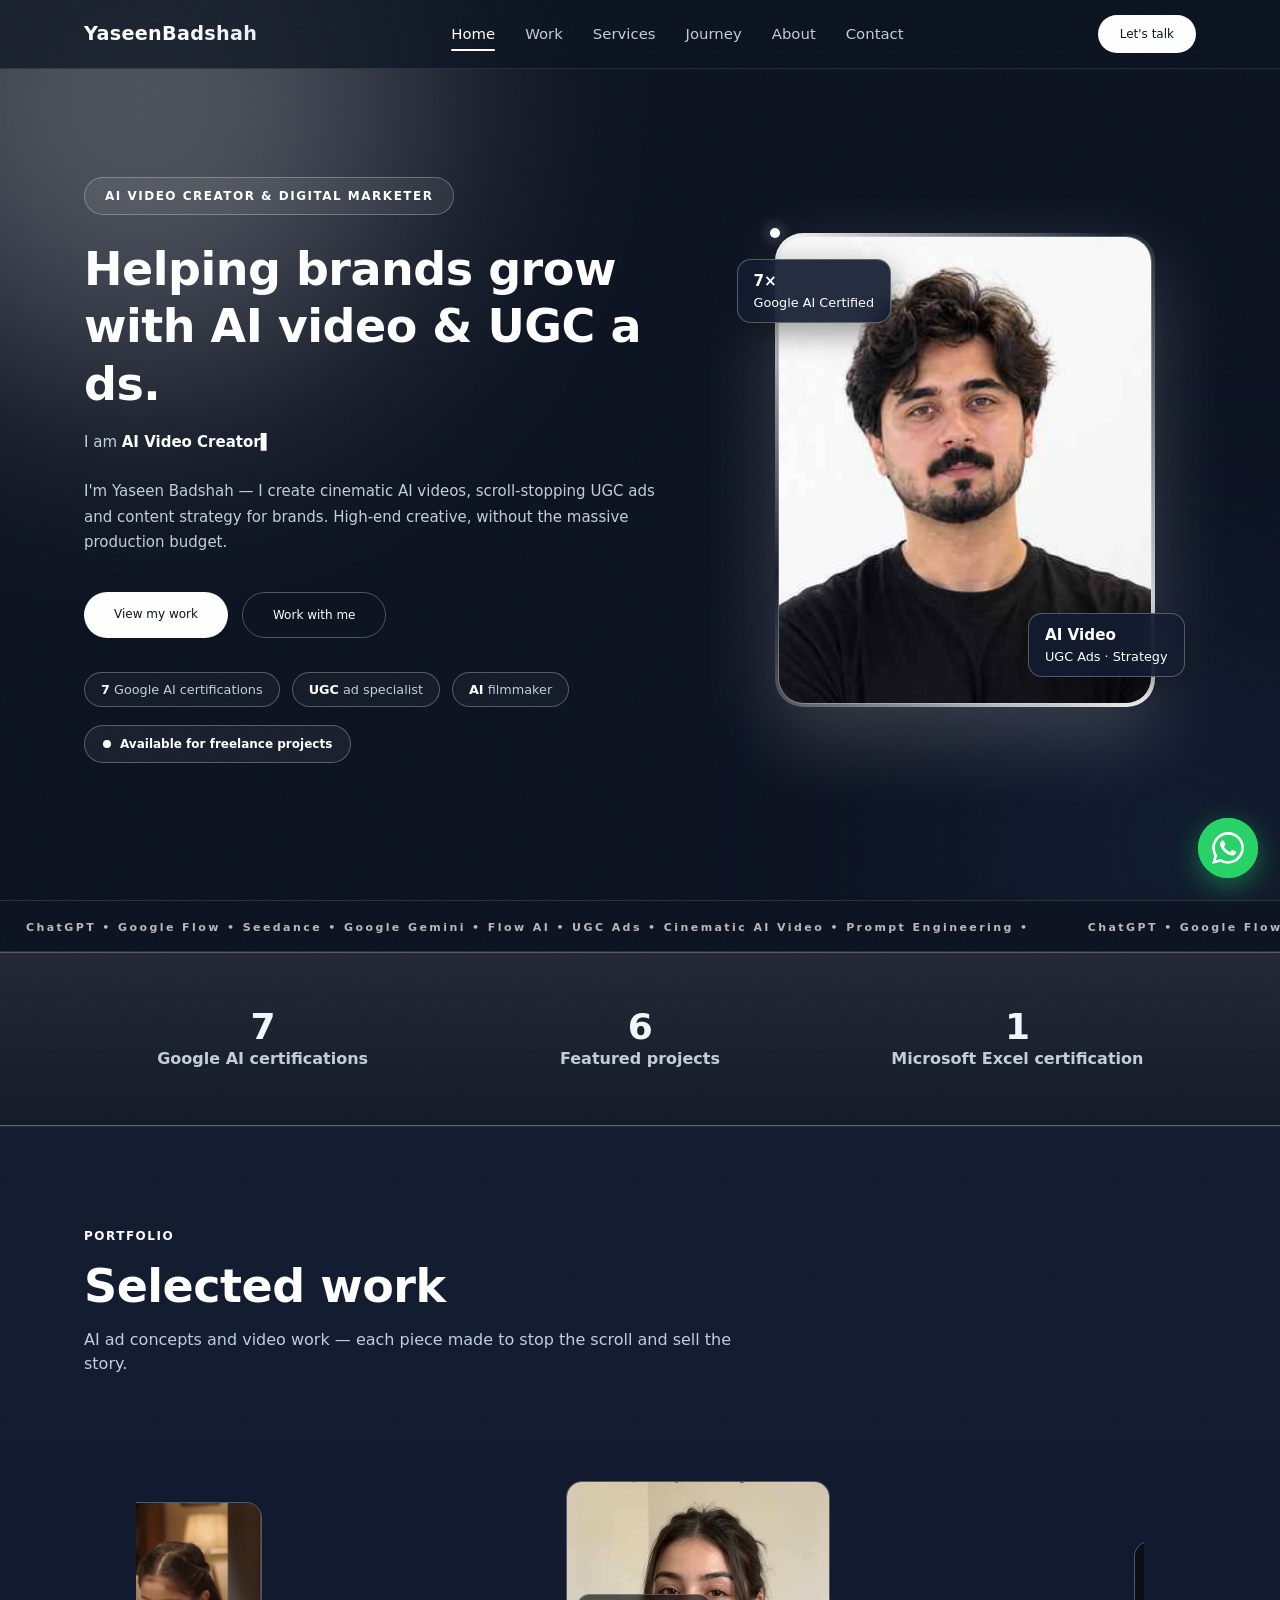
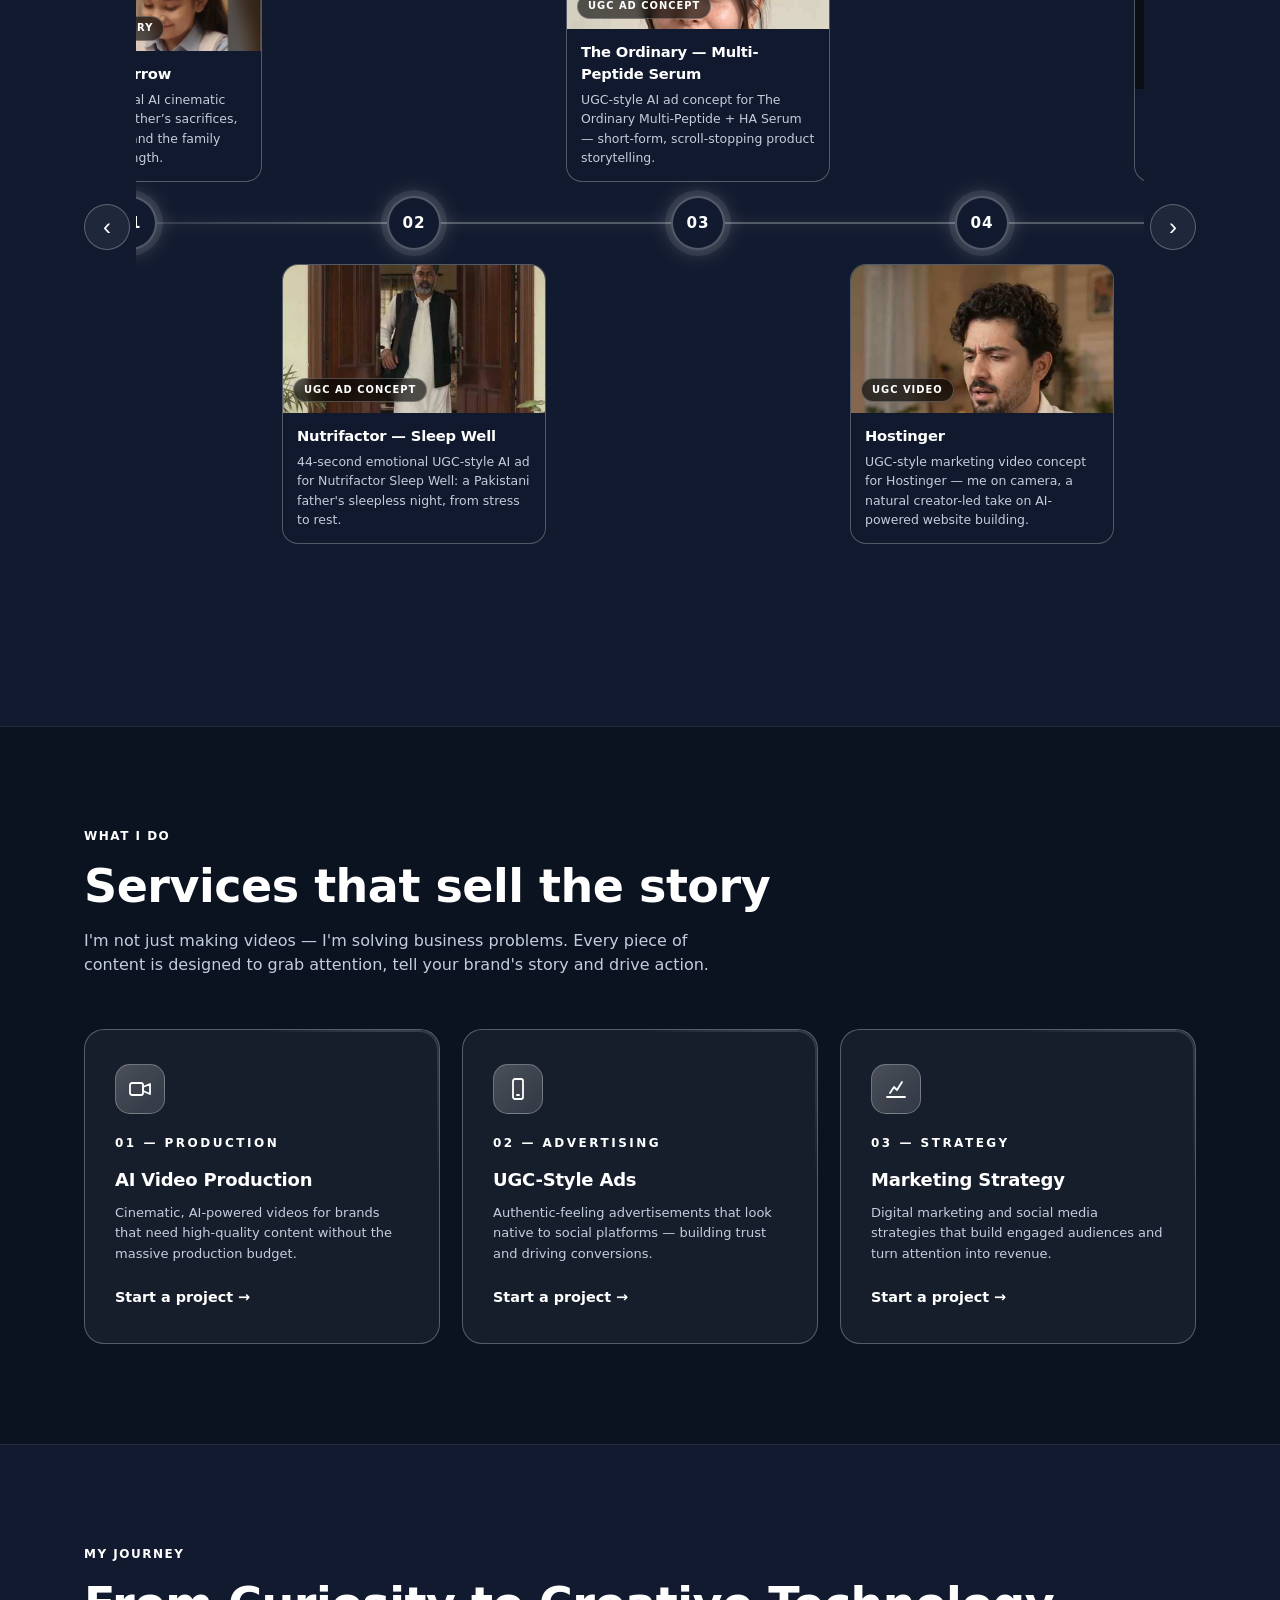
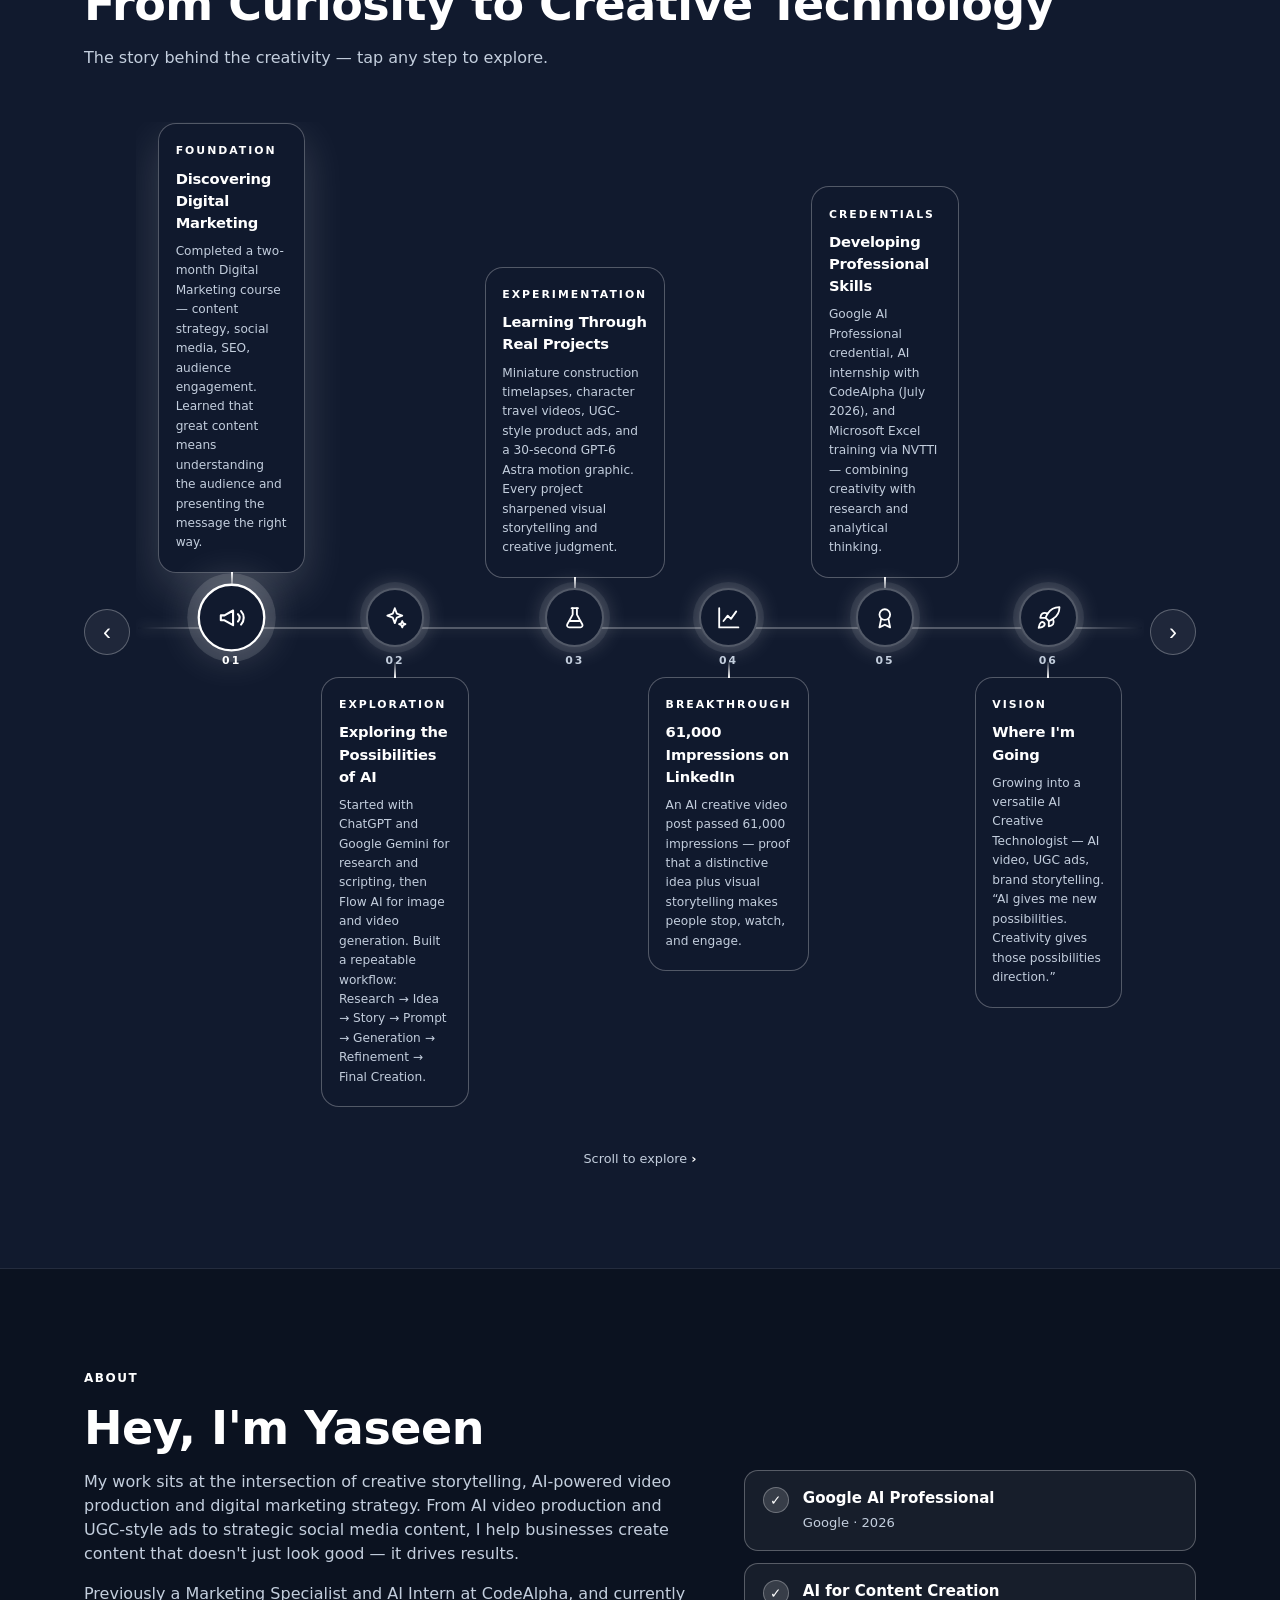
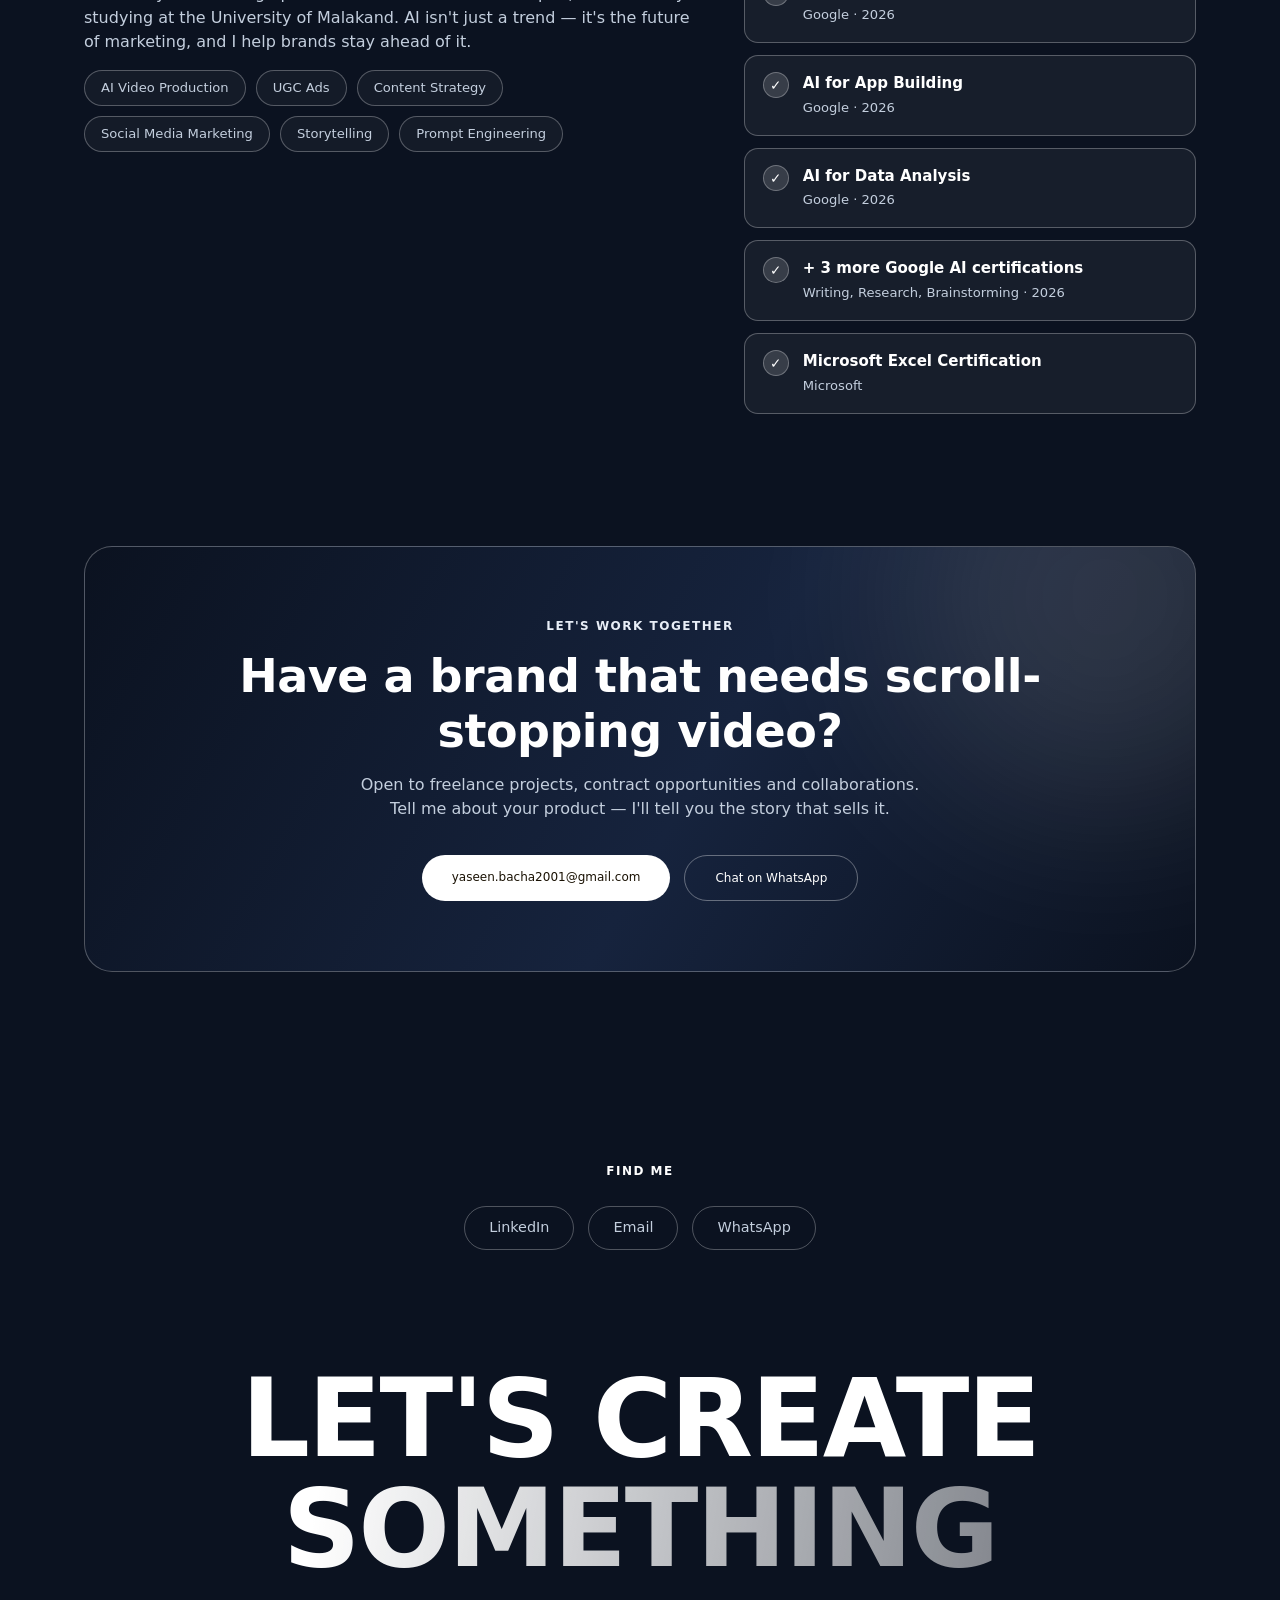
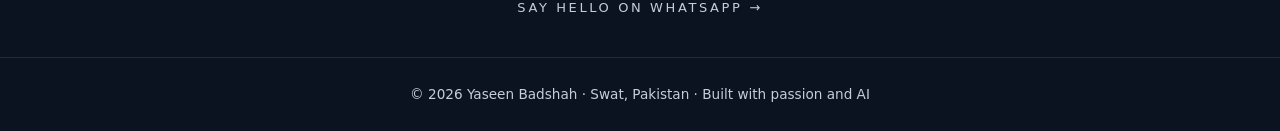
==== commit e772e199: "Work timeline: add Nutrifactor Sleep Well UGC ad as card 08" ====
--- a/index.html
+++ b/index.html
@@ -1 +1 @@
-<!DOCTYPE html><html lang="en"><head><meta charset="UTF-8" /><meta name="viewport" content="width=device-width, initial-scale=1.0" /><title>Yaseen Badshah — AI Video Creator | UGC Ads & Cinematic AI Video</title><meta name="description" content="AI video creator helping brands grow with cinematic AI videos, AI UGC ads and AI product videos. Digital marketing strategy that turns views into customers." /><link rel="canonical" href="https://yaseenbadshahai.github.io/portfolio-website/" /><meta name="robots" content="index, follow" /><meta name="theme-color" content="#0b1220" /><meta property="og:type" content="website" /><meta property="og:site_name" content="Yaseen Badshah — AI Video Creator" /><meta property="og:title" content="Yaseen Badshah — AI Video Creator | UGC Ads & Cinematic AI Video" /><meta property="og:description" content="Cinematic AI videos, AI UGC ads and AI product videos for brands that want to grow." /><meta property="og:url" content="https://yaseenbadshahai.github.io/portfolio-website/" /><meta name="twitter:card" content="summary" /><meta name="twitter:title" content="Yaseen Badshah — AI Video Creator | UGC Ads & Cinematic AI Video" /><meta name="twitter:description" content="Cinematic AI videos, AI UGC ads and AI product videos for brands that want to grow." /><script type="application/ld+json">{"@context":"https://schema.org","@type":"Person","name":"Yaseen Badshah","jobTitle":"AI Video Creator & Digital Marketer","url":"https://yaseenbadshahai.github.io/portfolio-website/","description":"Helps brands grow with cinematic AI videos, AI UGC ads and AI product videos.","knowsAbout":["AI video creation","UGC ads","AI UGC ads","cinematic AI video","AI product video","digital marketing"]}</script><link rel="icon" href="data:image/svg+xml,%3Csvg xmlns='http://www.w3.org/2000/svg' viewBox='0 0 64 64'%3E%3Crect width='64' height='64' rx='14' fill='%230b1220'/%3E%3Ctext x='32' y='44' font-family='Arial' font-size='34' font-weight='bold' fill='white' text-anchor='middle'%3EY%3C/text%3E%3C/svg%3E"><link rel="stylesheet" href="styles.css"></head><body><div id="pb"></div><div class="gr" aria-hidden="true"></div><div class="cd" aria-hidden="true"></div><div class="cr" aria-hidden="true"></div><nav><div class="wrap"><a class="logo" href="#top">Yaseen<span>Badshah</span></a><button class="burger" id="burger" aria-label="Menu">☰</button><div class="links" id="navLinks"><a href="#top">Home</a><a href="#work">Work</a><a href="#services">Services</a><a href="#journey">Journey</a><a href="#about">About</a><a href="#contact">Contact</a></div><a class="btn" href="#contact">Let's talk</a></div></nav><header id="top"><div class="hero-glow hg1"></div><div class="hero-glow hg2"></div><div class="wrap hero-grid"><div><span class="eyebrow reveal">AI Video Creator &amp; Digital Marketer</span><h1 class="reveal">Helping brands grow <span class="grad">with AI video & UGC ads.</span></h1><div class="rl">I am&nbsp;<span id="sc"></span><span class="ct">▌</span></div><p class="sub reveal">I'm Yaseen Badshah — I create cinematic AI videos, scroll-stopping UGC ads and content strategy for brands. High-end creative, without the massive production budget.</p><div class="cta reveal"><a class="btn" href="#work">View my work</a><a class="btn ghost" href="#contact">Work with me</a></div><div class="hero-badges reveal"><span><b>7</b> Google AI certifications</span><span><b>UGC</b> ad specialist</span><span><b>AI</b> filmmaker</span></div><div><span class="av"><i></i>Available for freelance projects</span></div></div><div class="portrait-wrap reveal"><div class="portrait-frame"><span class="orbit-dot" aria-hidden="true"></span><img class="portrait" src="[data-uri]" alt="Yaseen Badshah" /></div><div class="float-card fc1"><b>7×</b>Google AI Certified</div><div class="float-card fc2"><b>AI Video</b>UGC Ads · Strategy</div></div></div></header><div class="mq" aria-hidden="true"><div><span>ChatGPT • Google Flow • Seedance • Google Gemini • Flow AI • UGC Ads • Cinematic AI Video • Prompt Engineering • </span></div></div><div class="stat-band"><div class="wrap"><div class="stat reveal"><b>7</b><span>Google AI certifications</span></div><div class="stat reveal"><b>6</b><span>Featured projects</span></div><div class="stat reveal"><b>1</b><span>Microsoft Excel certification</span></div></div></div><section id="work"><div class="wrap"><div class="eyebrow2 reveal">Portfolio</div><h2 class="reveal">Selected <span class="grad">work</span></h2><p class="lead reveal">AI ad concepts and video work — each piece made to stop the scroll and sell the story.</p><div class="journey reveal" id="workJourney"><button class="w-arrow j-prev" aria-label="Scroll work left">&#8249;</button><div class="j-scroll" id="wScroll"><div class="w-strip"><div class="j-line" aria-hidden="true"></div><div class="w-item"><div class="w-slot w-above"><a class="w-card" href="https://lnkd.in/p/dkM9ERg8" target="_blank" rel="noopener"><span class="w-thumb"><img src="[data-uri]" alt="For Their Tomorrow — father and daughter at the table" loading="lazy"><span class="w-tag">AI cinematic story</span></span><span class="w-body"><span class="w-title">For Their Tomorrow</span><span class="w-desc">43-second emotional AI cinematic story: a Pakistani father’s sacrifices, a daughter’s love, and the family that gives him strength.</span></span></a></div><div class="w-node"><span class="w-ring">01</span></div><div class="w-slot w-below"></div></div><div class="w-item"><div class="w-slot w-above"></div><div class="w-node"><span class="w-ring">02</span></div><div class="w-slot w-below"><a class="w-card" href="https://www.linkedin.com/feed/update/urn:li:activity:7514227326063239168/" target="_blank" rel="noopener"><span class="w-thumb"><img src="[data-uri]" alt="Nutrifactor Sleep Well ad" loading="lazy"><span class="w-tag">UGC ad concept</span></span><span class="w-body"><span class="w-title">Nutrifactor — Sleep Well</span><span class="w-desc">44-second emotional UGC-style AI ad for Nutrifactor Sleep Well: a Pakistani father&#x27;s sleepless night, from stress to rest.</span></span></a></div></div><div class="w-item"><div class="w-slot w-above"><a class="w-card" href="https://www.linkedin.com/feed/update/urn:li:activity:7512495942143627264/" target="_blank" rel="noopener"><span class="w-thumb"><img src="[data-uri]" alt="The Ordinary serum ad" loading="lazy"><span class="w-tag">UGC ad concept</span></span><span class="w-body"><span class="w-title">The Ordinary — Multi-Peptide Serum</span><span class="w-desc">UGC-style AI ad concept for The Ordinary Multi-Peptide + HA Serum — short-form, scroll-stopping product storytelling.</span></span></a></div><div class="w-node"><span class="w-ring">03</span></div><div class="w-slot w-below"></div></div><div class="w-item"><div class="w-slot w-above"></div><div class="w-node"><span class="w-ring">04</span></div><div class="w-slot w-below"><a class="w-card" href="https://www.linkedin.com/feed/update/urn:li:activity:7510031796843991040/" target="_blank" rel="noopener"><span class="w-thumb"><img src="[data-uri]" alt="Hostinger video" loading="lazy"><span class="w-tag">UGC video</span></span><span class="w-body"><span class="w-title">Hostinger</span><span class="w-desc">UGC-style marketing video concept for Hostinger — me on camera, a natural creator-led take on AI-powered website building.</span></span></a></div></div><div class="w-item"><div class="w-slot w-above"><a class="w-card" href="https://www.linkedin.com/feed/update/urn:li:activity:7514227282723364865/" target="_blank" rel="noopener"><span class="w-thumb"><img src="[data-uri]" alt="GPT-6 Astra motion graphic" loading="lazy"><span class="w-tag">Motion graphics</span></span><span class="w-body"><span class="w-title">GPT-6 Astra</span><span class="w-desc">30-second AI motion-graphic ad concept.</span></span></a></div><div class="w-node"><span class="w-ring">05</span></div><div class="w-slot w-below"></div></div><div class="w-item"><div class="w-slot w-above"></div><div class="w-node"><span class="w-ring">06</span></div><div class="w-slot w-below"><a class="w-card" href="https://www.linkedin.com/feed/update/urn:li:activity:7509677001197260800/" target="_blank" rel="noopener"><span class="w-thumb"><img src="[data-uri]" alt="Shoe brand story" loading="lazy"><span class="w-tag">UGC video</span></span><span class="w-body"><span class="w-title">Shoe Brand — UGC Video</span><span class="w-desc">UGC-style AI video ad crafted for a shoe brand campaign.</span></span></a></div></div><div class="w-item"><div class="w-slot w-above"><a class="w-card" href="https://www.linkedin.com/feed/update/urn:li:ugcPost:7480361943845781504/" target="_blank" rel="noopener"><span class="w-thumb"><img src="[data-uri]" alt="John the gorilla travel vlogger" loading="lazy"><span class="w-tag">AI vlog series</span></span><span class="w-body"><span class="w-title">John — Gorilla Travel Vlogger</span><span class="w-desc">AI-generated vlog-format video (Veo 3): John the gorilla explores Times Square, NYC.</span></span></a></div><div class="w-node"><span class="w-ring">07</span></div><div class="w-slot w-below"></div></div></div></div><button class="w-arrow j-next" aria-label="Scroll work right">&#8250;</button></div></div></section><section id="services"><div class="wrap"><div class="eyebrow2 reveal">What I do</div><h2 class="reveal">Services that <span class="grad">sell the story</span></h2><p class="lead reveal">I'm not just making videos — I'm solving business problems. Every piece of content is designed to grab attention, tell your brand's story and drive action.</p><div class="grid3"><div class="card reveal"><div class="icon"><svg viewBox="0 0 24 24"><rect x="2" y="6" width="13" height="12" rx="2"/><path d="M15 10l7-3v10l-7-3z"/></svg></div><span class="tagline">01 — Production</span><h3>AI Video Production</h3><p>Cinematic, AI-powered videos for brands that need high-quality content without the massive production budget.</p><a class="go" href="#contact">Start a project →</a></div><div class="card reveal"><div class="icon"><svg viewBox="0 0 24 24"><rect x="7" y="2" width="10" height="20" rx="2"/><path d="M11 18h2"/></svg></div><span class="tagline">02 — Advertising</span><h3>UGC-Style Ads</h3><p>Authentic-feeling advertisements that look native to social platforms — building trust and driving conversions.</p><a class="go" href="#contact">Start a project →</a></div><div class="card reveal"><div class="icon"><svg viewBox="0 0 24 24"><path d="M3 20h18"/><path d="M6 16l4-6 3 3 5-8"/></svg></div><span class="tagline">03 — Strategy</span><h3>Marketing Strategy</h3><p>Digital marketing and social media strategies that build engaged audiences and turn attention into revenue.</p><a class="go" href="#contact">Start a project →</a></div></div></div></section><section id="journey"><div class="wrap"><div class="eyebrow2 reveal">My Journey</div><h2 class="reveal">From Curiosity to <span class="grad">Creative Technology</span></h2><p class="lead reveal">The story behind the creativity — tap any step to explore.</p><div class="journey reveal"><button class="j-arrow j-prev" aria-label="Scroll journey left">&#8249;</button><div class="j-scroll" id="jScroll"><div class="j-strip"><div class="j-line" aria-hidden="true"></div><div class="j-item"><div class="j-slot j-above"><div class="j-card"><span class="j-tag">Foundation</span><h3>Discovering Digital Marketing</h3><p>Completed a two-month Digital Marketing course — content strategy, social media, SEO, audience engagement. Learned that great content means understanding the audience and presenting the message the right way.</p></div></div><button class="j-node" aria-label="Step 1: Discovering Digital Marketing"><span class="j-ring"><svg viewBox="0 0 24 24"><path d="M3 10v4h3l7 4V6l-7 4H3z"/><path d="M17 9a4 4 0 010 6"/><path d="M19.5 6.5a8 8 0 010 11"/></svg></span><span class="j-num">01</span></button><div class="j-slot j-below"></div></div><div class="j-item"><div class="j-slot j-above"></div><button class="j-node" aria-label="Step 2: Exploring the Possibilities of AI"><span class="j-ring"><svg viewBox="0 0 24 24"><path d="M12 3l1.9 5.1L19 10l-5.1 1.9L12 17l-1.9-5.1L5 10l5.1-1.9L12 3z"/><path d="M19 15l.9 2.1L22 18l-2.1.9L19 21l-.9-2.1L16 18l2.1-.9L19 15z"/></svg></span><span class="j-num">02</span></button><div class="j-slot j-below"><div class="j-card"><span class="j-tag">Exploration</span><h3>Exploring the Possibilities of AI</h3><p>Started with ChatGPT and Google Gemini for research and scripting, then Flow AI for image and video generation. Built a repeatable workflow: Research &rarr; Idea &rarr; Story &rarr; Prompt &rarr; Generation &rarr; Refinement &rarr; Final Creation.</p></div></div></div><div class="j-item"><div class="j-slot j-above"><div class="j-card"><span class="j-tag">Experimentation</span><h3>Learning Through Real Projects</h3><p>Miniature construction timelapses, character travel videos, UGC-style product ads, and a 30-second GPT-6 Astra motion graphic. Every project sharpened visual storytelling and creative judgment.</p></div></div><button class="j-node" aria-label="Step 3: Learning Through Real Projects"><span class="j-ring"><svg viewBox="0 0 24 24"><path d="M9 3h6"/><path d="M10 3v6l-5 9a2 2 0 001.8 3h10.4a2 2 0 001.8-3l-5-9V3"/><path d="M7.5 15h9"/></svg></span><span class="j-num">03</span></button><div class="j-slot j-below"></div></div><div class="j-item"><div class="j-slot j-above"></div><button class="j-node" aria-label="Step 4: 61,000 Impressions on LinkedIn"><span class="j-ring"><svg viewBox="0 0 24 24"><path d="M3 3v18h18"/><path d="M7 15l4-5 3 3 5-7"/></svg></span><span class="j-num">04</span></button><div class="j-slot j-below"><div class="j-card"><span class="j-tag gold">Breakthrough</span><h3>61,000 Impressions on LinkedIn</h3><p>An AI creative video post passed 61,000 impressions — proof that a distinctive idea plus visual storytelling makes people stop, watch, and engage.</p></div></div></div><div class="j-item"><div class="j-slot j-above"><div class="j-card"><span class="j-tag">Credentials</span><h3>Developing Professional Skills</h3><p>Google AI Professional credential, AI internship with CodeAlpha (July 2026), and Microsoft Excel training via NVTTI — combining creativity with research and analytical thinking.</p></div></div><button class="j-node" aria-label="Step 5: Developing Professional Skills"><span class="j-ring"><svg viewBox="0 0 24 24"><circle cx="12" cy="9" r="5"/><path d="M8.5 13.5L7 21l5-2.5L17 21l-1.5-7.5"/></svg></span><span class="j-num">05</span></button><div class="j-slot j-below"></div></div><div class="j-item"><div class="j-slot j-above"></div><button class="j-node" aria-label="Step 6: Where I'm Going"><span class="j-ring"><svg viewBox="0 0 24 24"><path d="M4.5 16.5c-1.5 1.26-2 5-2 5s3.74-.5 5-2c.71-.84.7-2.13-.09-2.91a2.18 2.18 0 0 0-2.91-.09z"/><path d="m12 15-3-3a22 22 0 0 1 2-3.95A12.88 12.88 0 0 1 22 2c0 2.72-.78 7.5-6 11a22.35 22.35 0 0 1-4 2z"/><path d="M9 12H4s.55-3.03 2-4c1.62-1.08 5 0 5 0"/><path d="M12 15v5s3.03-.55 4-2c1.08-1.62 0-5 0-5"/></svg></span><span class="j-num">06</span></button><div class="j-slot j-below"><div class="j-card"><span class="j-tag">Vision</span><h3>Where I'm Going</h3><p>Growing into a versatile AI Creative Technologist — AI video, UGC ads, brand storytelling. &ldquo;AI gives me new possibilities. Creativity gives those possibilities direction.&rdquo;</p></div></div></div></div></div><button class="j-arrow j-next" aria-label="Scroll journey right">&#8250;</button></div><div class="j-hint reveal">Scroll to explore <span>&#8250;</span></div></div></section><section id="about"><div class="wrap"><div class="eyebrow2 reveal">About</div><h2 class="reveal">Hey, I'm <span class="grad">Yaseen</span></h2><div class="about-grid"><div class="reveal"><p>My work sits at the intersection of creative storytelling, AI-powered video production and digital marketing strategy. From AI video production and UGC-style ads to strategic social media content, I help businesses create content that doesn't just look good — it drives results.</p><p>Previously a Marketing Specialist and AI Intern at CodeAlpha, and currently studying at the University of Malakand. AI isn't just a trend — it's the future of marketing, and I help brands stay ahead of it.</p><div class="pill-list"><span class="pill">AI Video Production</span><span class="pill">UGC Ads</span><span class="pill">Content Strategy</span><span class="pill">Social Media Marketing</span><span class="pill">Storytelling</span><span class="pill">Prompt Engineering</span></div></div><div class="reveal"><div class="cert"><div class="tick">✓</div><div><b>Google AI Professional</b><span>Google · 2026</span></div></div><div class="cert"><div class="tick">✓</div><div><b>AI for Content Creation</b><span>Google · 2026</span></div></div><div class="cert"><div class="tick">✓</div><div><b>AI for App Building</b><span>Google · 2026</span></div></div><div class="cert"><div class="tick">✓</div><div><b>AI for Data Analysis</b><span>Google · 2026</span></div></div><div class="cert"><div class="tick">✓</div><div><b>+ 3 more Google AI certifications</b><span>Writing, Research, Brainstorming · 2026</span></div></div><div class="cert"><div class="tick">✓</div><div><b>Microsoft Excel Certification</b><span>Microsoft</span></div></div></div></div></div></section><section class="cta-band" id="contact" style="padding-top:20px"><div class="wrap"><div class="cta-box reveal"><div class="eyebrow2" style="color:#e8eef7">Let's work together</div><h2>Have a brand that needs <span class="grad">scroll-stopping video?</span></h2><p>Open to freelance projects, contract opportunities and collaborations. Tell me about your product — I'll tell you the story that sells it.</p><div class="cta-row"><a class="btn gold" href="https://mail.google.com/mail/?view=cm&fs=1&to=yaseen.bacha2001@gmail.com" target="_blank" rel="noopener">yaseen.bacha2001@gmail.com</a><a class="btn ghost" style="border-color:rgba(255,255,255,.35);color:#fff" href="https://wa.me/923460496038" target="_blank" rel="noopener">Chat on WhatsApp</a></div></div></div></section><div class="contact-mini"><div class="wrap"><div class="eyebrow2 reveal">Find me</div><div class="socials reveal"><a href="https://www.linkedin.com/in/yaseen-badshah-25114a260/" target="_blank" rel="noopener">LinkedIn</a><a href="https://mail.google.com/mail/?view=cm&fs=1&to=yaseen.bacha2001@gmail.com" target="_blank" rel="noopener">Email</a><a href="https://wa.me/923460496038" target="_blank" rel="noopener">WhatsApp</a></div></div></div><a class="gt" href="https://wa.me/923460496038" target="_blank" rel="noopener"><b>LET'S CREATE SOMETHING</b><small>SAY HELLO ON WHATSAPP →</small></a><footer>© 2026 Yaseen Badshah · Swat, Pakistan · Built with passion and AI</footer><button id="toTop" aria-label="Back to top"><svg viewBox="0 0 36 36" aria-hidden="true"><circle class="tt-bg" cx="18" cy="18" r="15.5"/><circle class="tt-ring" cx="18" cy="18" r="15.5"/></svg><span class="tt-arrow">&uarr;</span></button><a class="wa-float" href="https://wa.me/923460496038" target="_blank" rel="noopener" aria-label="Chat on WhatsApp"><svg xmlns="http://www.w3.org/2000/svg" viewBox="0 0 24 24"><path d="M17.472 14.382c-.297-.149-1.758-.867-2.03-.967-.273-.099-.471-.148-.67.15-.197.297-.767.966-.94 1.164-.173.199-.347.223-.644.075-.297-.15-1.255-.463-2.39-1.475-.883-.788-1.48-1.761-1.653-2.059-.173-.297-.018-.458.13-.606.134-.133.298-.347.446-.52.149-.174.198-.298.298-.497.099-.198.05-.371-.025-.52-.075-.149-.669-1.612-.916-2.207-.242-.579-.487-.5-.669-.51-.173-.008-.371-.01-.57-.01-.198 0-.52.074-.792.372-.272.297-1.04 1.016-1.04 2.479 0 1.462 1.065 2.875 1.213 3.074.149.198 2.096 3.2 5.077 4.487.709.306 1.262.489 1.694.625.712.227 1.36.195 1.871.118.571-.085 1.758-.719 2.006-1.413.248-.694.248-1.289.173-1.413-.074-.124-.272-.198-.57-.347m-5.421 7.403h-.004a9.87 9.87 0 01-5.031-1.378l-.361-.214-3.741.982.998-3.648-.235-.374a9.86 9.86 0 01-1.51-5.26c.001-5.45 4.436-9.884 9.888-9.884 2.64 0 5.122 1.03 6.988 2.898a9.825 9.825 0 012.893 6.994c-.003 5.45-4.437 9.884-9.885 9.884m8.413-18.297A11.815 11.815 0 0012.05 0C5.495 0 .16 5.335.157 11.892c0 2.096.547 4.142 1.588 5.945L.057 24l6.305-1.654a11.882 11.882 0 005.683 1.448h.005c6.554 0 11.89-5.335 11.893-11.893a11.821 11.821 0 00-3.48-8.413Z"/></svg></a><script>document.body.classList.add('ready');var mq=document.querySelector('.mq div');if(mq){mq.innerHTML+=mq.innerHTML;}var reduceMotion = window.matchMedia('(prefers-reduced-motion: reduce)').matches;var burger = document.getElementById('burger');var navLinks = document.getElementById('navLinks');if (burger && navLinks) {burger.addEventListener('click', function(){ navLinks.classList.toggle('open'); });navLinks.querySelectorAll('a').forEach(function(a){a.addEventListener('click', function(){ navLinks.classList.remove('open'); });});}document.querySelectorAll('.grid3, .grid2').forEach(function(grid){Array.prototype.forEach.call(grid.children, function(el, i){el.style.transitionDelay = (i * 90) + 'ms';});});var io = new IntersectionObserver(function(es){es.forEach(function(e){if (e.isIntersecting) { e.target.classList.add('in'); io.unobserve(e.target); }});}, {threshold:.12});document.querySelectorAll('.reveal').forEach(function(el){ if (!el.closest('header')) io.observe(el); });var nav = document.querySelector('nav');var secIds = ['top','work','services','journey','about','contact'];var linkEls = Array.prototype.slice.call(document.querySelectorAll('#navLinks a'));var ticking = false;function onScroll(){var y = window.scrollY || window.pageYOffset;nav.classList.toggle('scrolled', y > 40);var cur = '';secIds.forEach(function(id){var s = document.getElementById(id);if (s && s.getBoundingClientRect().top < window.innerHeight * .4) cur = id;});linkEls.forEach(function(a){a.classList.toggle('active', a.getAttribute('href') === '#' + cur);});var tt = document.getElementById('toTop');if (tt){tt.classList.toggle('show', y > 600);var dh = document.documentElement.scrollHeight - window.innerHeight;var pr = dh > 0 ? Math.min(y / dh, 1) : 0;var ring = tt.querySelector('.tt-ring');if (ring) ring.style.strokeDashoffset = (97.4 * (1 - pr)).toFixed(1);}ticking = false;}window.addEventListener('scroll', function(){if (!ticking) { window.requestAnimationFrame(onScroll); ticking = true; }}, {passive:true});onScroll();var toTopBtn = document.getElementById('toTop');if (toTopBtn) toTopBtn.addEventListener('click', function(){window.scrollTo({top:0, behavior: reduceMotion ? 'auto' : 'smooth'});});var jScroll = document.getElementById('jScroll');if (jScroll) {var jNodes = Array.prototype.slice.call(document.querySelectorAll('.j-node'));function activateJourney(i){jNodes.forEach(function(n, k){var on = (k === i);n.classList.toggle('active', on);var card = n.parentElement.querySelector('.j-card');if (card) card.classList.toggle('lit', on);});}var autoTimer = null, resumeTimer = null, dragging = false, dragMoved = 0;var dragStartX = 0, dragStartL = 0;function jMax(){ return jScroll.scrollWidth - jScroll.clientWidth; }function startAuto(){if (reduceMotion || autoTimer) return;autoTimer = setInterval(function(){if (dragging) return;var max = jMax();if (max <= 4) return;var next = jScroll.scrollLeft + 2;if (next >= max - 2) { jScroll.scrollTo({left:0}); }else { jScroll.scrollLeft = next; }}, 32);}function stopAuto(){if (autoTimer){ clearInterval(autoTimer); autoTimer = null; }}function pauseAuto(ms){stopAuto();if (resumeTimer) clearTimeout(resumeTimer);if (!reduceMotion) resumeTimer = setTimeout(startAuto, ms || 4000);}Array.prototype.forEach.call(document.querySelectorAll('.j-arrow'), function(btn){btn.addEventListener('click', function(){jScroll.scrollBy({left:(btn.classList.contains('j-next') ? 1 : -1) * 300, behavior:'smooth'});pauseAuto(5000);});});jNodes.forEach(function(n, i){n.addEventListener('click', function(){ activateJourney(i); pauseAuto(8000); });});activateJourney(0);var journeyBox = jScroll.closest('.journey');if (journeyBox){journeyBox.addEventListener('mouseenter', stopAuto);journeyBox.addEventListener('mouseleave', function(){ pauseAuto(1500); });}jScroll.addEventListener('touchstart', function(){ pauseAuto(6000); }, {passive:true});jScroll.addEventListener('pointerdown', function(e){if (e.pointerType !== 'mouse' || e.button !== 0) return;dragging = true; dragMoved = 0;dragStartX = e.clientX; dragStartL = jScroll.scrollLeft;jScroll.classList.add('dragging');pauseAuto(6000);});window.addEventListener('pointermove', function(e){if (!dragging) return;var dx = e.clientX - dragStartX;if (Math.abs(dx) > dragMoved) dragMoved = Math.abs(dx);jScroll.scrollLeft = dragStartL - dx;});window.addEventListener('pointerup', function(){if (!dragging) return;dragging = false;jScroll.classList.remove('dragging');if (dragMoved > 8){var swallow = function(ev){ ev.stopPropagation(); ev.preventDefault(); };jScroll.addEventListener('click', swallow, true);setTimeout(function(){ jScroll.removeEventListener('click', swallow, true); }, 60);}pauseAuto(6000);});startAuto();}var fine=matchMedia('(pointer:fine)').matches,RM=reduceMotion;if(!RM&&fine){document.documentElement.style.scrollBehavior='auto';var sy=scrollY,ty=sy,rS=0;function TS(){sy+=(ty-sy)*.13;if(Math.abs(ty-sy)<.6){sy=ty;rS=0;scrollTo(0,sy);return}scrollTo(0,sy);rS=requestAnimationFrame(TS)}addEventListener('wheel',function(e){if(e.ctrlKey)return;var m=document.documentElement,w=m.scrollHeight-innerHeight;if(w<=0)return;ty=Math.min(w,Math.max(0,ty+e.deltaY*(e.deltaMode?16:1)));if(!rS)rS=requestAnimationFrame(TS);e.preventDefault()},{passive:false});addEventListener('scroll',function(){if(!rS){sy=scrollY;ty=sy}},{passive:true});document.querySelectorAll('a[href^="#"]').forEach(function(a){a.addEventListener('click',function(e){var h=a.getAttribute('href');if(h.length<2)return;var t=document.querySelector(h);if(!t)return;e.preventDefault();ty=Math.max(0,Math.min(document.documentElement.scrollHeight-innerHeight,t.getBoundingClientRect().top+sy-80));if(!rS)rS=requestAnimationFrame(TS);navLinks.classList.remove('open')})});addEventListener('click',function(e){if(e.target.closest&&e.target.closest('#toTop')){e.stopPropagation();e.preventDefault();ty=0;if(!rS)rS=requestAnimationFrame(TS)}},true);}var pb=document.getElementById('pb');if(pb)addEventListener('scroll',function(){var d=document.documentElement.scrollHeight-innerHeight;pb.style.transform='scaleX('+(d>0?scrollY/d:0)+')'},{passive:true});if(!RM&&fine){var cd=document.querySelector('.cd'),cr=document.querySelector('.cr');if(cd&&cr){document.documentElement.classList.add('cur');var mx=innerWidth/2,my=innerHeight/2,rx=mx,ry=my;addEventListener('mousemove',function(e){mx=e.clientX;my=e.clientY;cd.style.opacity=cr.style.opacity=1;cd.style.transform='translate('+mx+'px,'+my+'px) translate(-50%,-50%)'});(function LP(){rx+=(mx-rx)*.17;ry+=(my-ry)*.17;cr.style.transform='translate('+rx+'px,'+ry+'px) translate(-50%,-50%)';requestAnimationFrame(LP)})();document.querySelectorAll('a,button,.j-node').forEach(function(el){el.addEventListener('mouseenter',function(){cr.classList.add('b')});el.addEventListener('mouseleave',function(){cr.classList.remove('b')})});}}var wScroll=document.getElementById('wScroll');if(wScroll){var wMax=function(){return wScroll.scrollWidth-wScroll.clientWidth;};var wAuto=null,wResume=null,wDragging=false,wMoved=0,wSX=0,wSL=0;function wStartAuto(){if(reduceMotion||wAuto)return;wAuto=setInterval(function(){if(wDragging)return;var m=wMax();if(m<=4)return;var nx=wScroll.scrollLeft+2;if(nx>=m-2){wScroll.scrollTo({left:0});}else{wScroll.scrollLeft=nx;}},32);}function wStopAuto(){if(wAuto){clearInterval(wAuto);wAuto=null;}}function wPause(ms){wStopAuto();if(wResume)clearTimeout(wResume);if(!reduceMotion)wResume=setTimeout(wStartAuto,ms||4000);}Array.prototype.forEach.call(document.querySelectorAll('#workJourney .w-arrow'),function(b){b.addEventListener('click',function(){wScroll.scrollBy({left:(b.classList.contains('j-next')?1:-1)*320,behavior:'smooth'});wPause(5000);});});var wBox=wScroll.closest('.journey');if(wBox){wBox.addEventListener('mouseenter',wStopAuto);wBox.addEventListener('mouseleave',function(){wPause(1500);});}wScroll.addEventListener('touchstart',function(){wPause(6000);},{passive:true});wScroll.addEventListener('pointerdown',function(e){if(e.pointerType!=='mouse'||e.button!==0)return;wDragging=true;wMoved=0;wSX=e.clientX;wSL=wScroll.scrollLeft;wScroll.classList.add('dragging');wPause(6000);});window.addEventListener('pointermove',function(e){if(!wDragging)return;var dx=e.clientX-wSX;if(Math.abs(dx)>wMoved)wMoved=Math.abs(dx);wScroll.scrollLeft=wSL-dx;});window.addEventListener('pointerup',function(){if(!wDragging)return;wDragging=false;wScroll.classList.remove('dragging');if(wMoved>8){var sw=function(ev){ev.stopPropagation();ev.preventDefault();};wScroll.addEventListener('click',sw,true);setTimeout(function(){wScroll.removeEventListener('click',sw,true);},60);}wPause(6000);});wStartAuto();}if(!RM&&fine){document.querySelectorAll('.cta .btn,.cta-box .btn,.gt,.wa-float').forEach(function(b){b.addEventListener('mousemove',function(e){var r=b.getBoundingClientRect(),x=e.clientX-r.left-r.width/2,y=e.clientY-r.top-r.height/2;b.style.transform='translate('+(x*.22).toFixed(1)+'px,'+(y*.22).toFixed(1)+'px)'});b.addEventListener('mouseleave',function(){b.style.transition='transform .45s cubic-bezier(.2,.7,.2,1)';b.style.transform='';setTimeout(function(){b.style.transition=''},450)})})}var h1=document.querySelector('header h1');if(h1&&!RM){h1.classList.remove('reveal');h1.classList.add('cs');(function sp(el){Array.prototype.slice.call(el.childNodes).forEach(function(n){if(n.nodeType===3){var f=document.createDocumentFragment();n.textContent.split('').forEach(function(c){var s=document.createElement('span');s.className='ch';s.innerHTML=c===' '?'&nbsp;':c;f.appendChild(s)});el.replaceChild(f,n)}else if(n.nodeType===1)sp(n)})})(h1);var k=0;h1.querySelectorAll('.ch').forEach(function(c){c.style.transitionDelay=(k*20)+'ms';k++});requestAnimationFrame(function(){requestAnimationFrame(function(){h1.classList.add('ci')})});}var sc=document.getElementById('sc');if(sc&&!RM){var roles=['AI Video Creator','UGC Ads Specialist','Creative Technologist','Digital Marketer'],gl='!<>-_/[]{}=+*^?#',ri=0;(function play(t){var m=t.length,f=0,iv=setInterval(function(){var o='',dn=true;for(var i=0;i<m;i++){if(i<f/2)o+=t[i];else{dn=false;o+=t[i]===' '?' ':(Math.random()<.4?t[i]:gl[Math.random()*gl.length|0])}}sc.textContent=o;f++;if(dn&&f>m*2+12){clearInterval(iv);setTimeout(function(){ri=(ri+1)%roles.length;play(roles[ri])},2300)}},42)})(roles[0]);}</script></body></html>+<!DOCTYPE html><html lang="en"><head><meta charset="UTF-8" /><meta name="viewport" content="width=device-width, initial-scale=1.0" /><title>Yaseen Badshah — AI Video Creator | UGC Ads & Cinematic AI Video</title><meta name="description" content="AI video creator helping brands grow with cinematic AI videos, AI UGC ads and AI product videos. Digital marketing strategy that turns views into customers." /><link rel="canonical" href="https://yaseenbadshahai.github.io/portfolio-website/" /><meta name="robots" content="index, follow" /><meta name="theme-color" content="#0b1220" /><meta property="og:type" content="website" /><meta property="og:site_name" content="Yaseen Badshah — AI Video Creator" /><meta property="og:title" content="Yaseen Badshah — AI Video Creator | UGC Ads & Cinematic AI Video" /><meta property="og:description" content="Cinematic AI videos, AI UGC ads and AI product videos for brands that want to grow." /><meta property="og:url" content="https://yaseenbadshahai.github.io/portfolio-website/" /><meta name="twitter:card" content="summary" /><meta name="twitter:title" content="Yaseen Badshah — AI Video Creator | UGC Ads & Cinematic AI Video" /><meta name="twitter:description" content="Cinematic AI videos, AI UGC ads and AI product videos for brands that want to grow." /><script type="application/ld+json">{"@context":"https://schema.org","@type":"Person","name":"Yaseen Badshah","jobTitle":"AI Video Creator & Digital Marketer","url":"https://yaseenbadshahai.github.io/portfolio-website/","description":"Helps brands grow with cinematic AI videos, AI UGC ads and AI product videos.","knowsAbout":["AI video creation","UGC ads","AI UGC ads","cinematic AI video","AI product video","digital marketing"]}</script><link rel="icon" href="data:image/svg+xml,%3Csvg xmlns='http://www.w3.org/2000/svg' viewBox='0 0 64 64'%3E%3Crect width='64' height='64' rx='14' fill='%230b1220'/%3E%3Ctext x='32' y='44' font-family='Arial' font-size='34' font-weight='bold' fill='white' text-anchor='middle'%3EY%3C/text%3E%3C/svg%3E"><link rel="stylesheet" href="styles.css"></head><body><div id="pb"></div><div class="gr" aria-hidden="true"></div><div class="cd" aria-hidden="true"></div><div class="cr" aria-hidden="true"></div><nav><div class="wrap"><a class="logo" href="#top">Yaseen<span>Badshah</span></a><button class="burger" id="burger" aria-label="Menu">☰</button><div class="links" id="navLinks"><a href="#top">Home</a><a href="#work">Work</a><a href="#services">Services</a><a href="#journey">Journey</a><a href="#about">About</a><a href="#contact">Contact</a></div><a class="btn" href="#contact">Let's talk</a></div></nav><header id="top"><div class="hero-glow hg1"></div><div class="hero-glow hg2"></div><div class="wrap hero-grid"><div><span class="eyebrow reveal">AI Video Creator &amp; Digital Marketer</span><h1 class="reveal">Helping brands grow <span class="grad">with AI video & UGC ads.</span></h1><div class="rl">I am&nbsp;<span id="sc"></span><span class="ct">▌</span></div><p class="sub reveal">I'm Yaseen Badshah — I create cinematic AI videos, scroll-stopping UGC ads and content strategy for brands. High-end creative, without the massive production budget.</p><div class="cta reveal"><a class="btn" href="#work">View my work</a><a class="btn ghost" href="#contact">Work with me</a></div><div class="hero-badges reveal"><span><b>7</b> Google AI certifications</span><span><b>UGC</b> ad specialist</span><span><b>AI</b> filmmaker</span></div><div><span class="av"><i></i>Available for freelance projects</span></div></div><div class="portrait-wrap reveal"><div class="portrait-frame"><span class="orbit-dot" aria-hidden="true"></span><img class="portrait" src="[data-uri]" alt="Yaseen Badshah" /></div><div class="float-card fc1"><b>7×</b>Google AI Certified</div><div class="float-card fc2"><b>AI Video</b>UGC Ads · Strategy</div></div></div></header><div class="mq" aria-hidden="true"><div><span>ChatGPT • Google Flow • Seedance • Google Gemini • Flow AI • UGC Ads • Cinematic AI Video • Prompt Engineering • </span></div></div><div class="stat-band"><div class="wrap"><div class="stat reveal"><b>7</b><span>Google AI certifications</span></div><div class="stat reveal"><b>6</b><span>Featured projects</span></div><div class="stat reveal"><b>1</b><span>Microsoft Excel certification</span></div></div></div><section id="work"><div class="wrap"><div class="eyebrow2 reveal">Portfolio</div><h2 class="reveal">Selected <span class="grad">work</span></h2><p class="lead reveal">AI ad concepts and video work — each piece made to stop the scroll and sell the story.</p><div class="journey reveal" id="workJourney"><button class="w-arrow j-prev" aria-label="Scroll work left">&#8249;</button><div class="j-scroll" id="wScroll"><div class="w-strip"><div class="j-line" aria-hidden="true"></div><div class="w-item"><div class="w-slot w-above"><a class="w-card" href="https://lnkd.in/p/dkM9ERg8" target="_blank" rel="noopener"><span class="w-thumb"><img src="[data-uri]